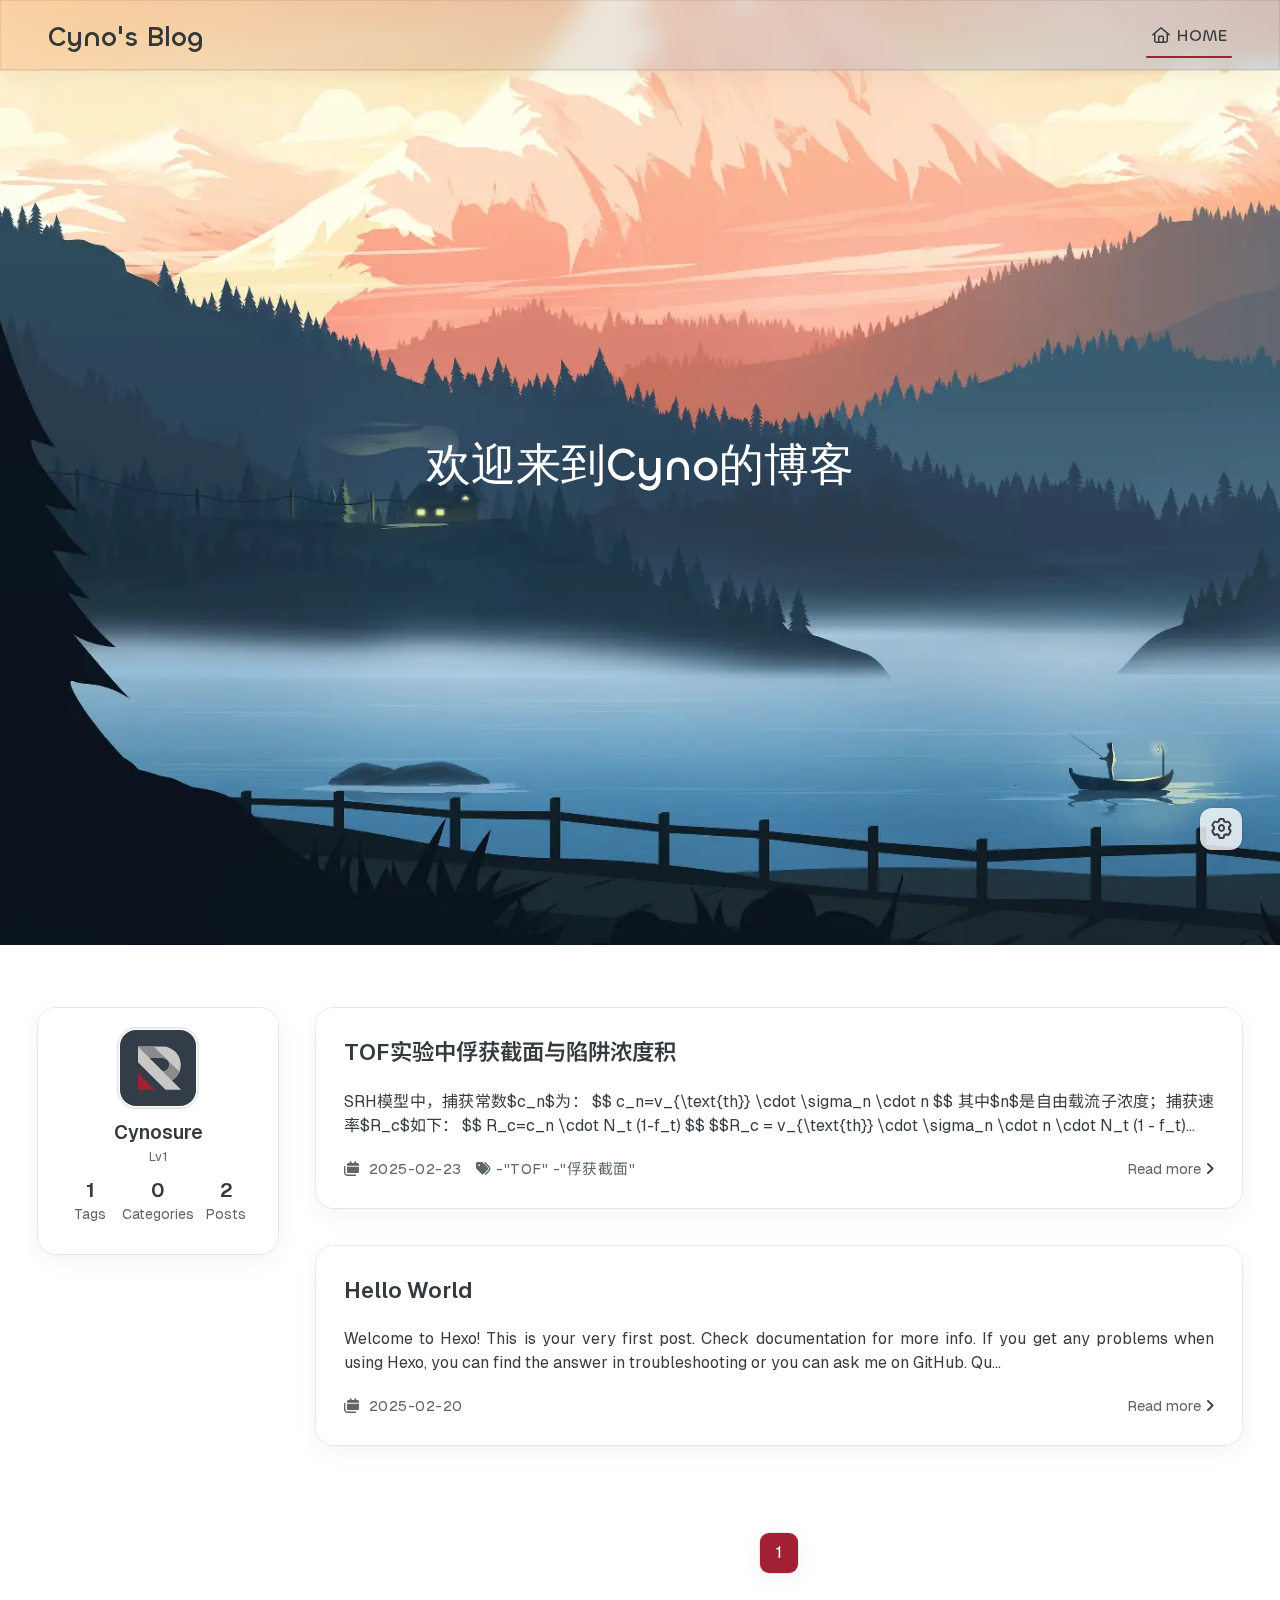
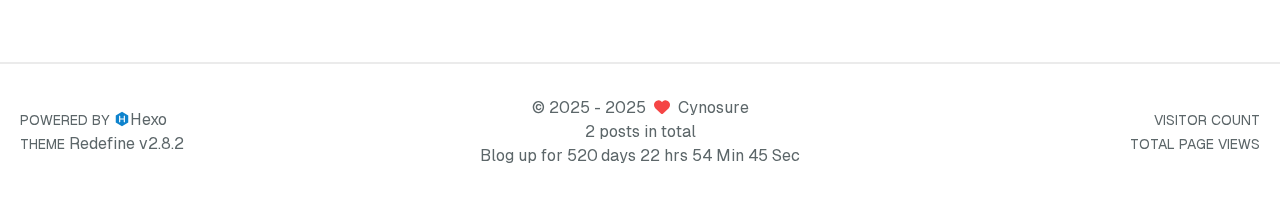
==== index.html @ 660b3aea "Site updated: 2025-02-23 22:08:54" ====
<!DOCTYPE html><html lang="en"><head><meta charset="utf-8"><meta name="viewport" content="width=device-width,initial-scale=1"><meta name="keywords" content="Hexo Theme Redefine"><meta name="author" content="Cynosure"><link rel="preconnect" href="https://fonts.googleapis.com"><link rel="preconnect" href="https://fonts.gstatic.com" crossorigin><link rel="canonical" href="http://example.com/"><meta name="robots" content="index,follow"><meta name="googlebot" content="index,follow"><meta name="revisit-after" content="1 days"><meta name="description" content="Hexo Theme Redefine, Redefine Your Hexo Journey."><meta property="og:type" content="website"><meta property="og:title" content="Hexo"><meta property="og:url" content="http://example.com/index.html"><meta property="og:site_name" content="Hexo"><meta property="og:description" content="Hexo Theme Redefine, Redefine Your Hexo Journey."><meta property="og:locale" content="en_US"><meta property="og:image" content="http://example.com/images/redefine-og.webp"><meta property="article:author" content="John Doe"><meta name="twitter:card" content="summary"><meta name="twitter:image" content="http://example.com/images/redefine-og.webp"><link rel="icon" type="image/png" href="/images/redefine-favicon.svg" sizes="192x192"><link rel="apple-touch-icon" sizes="180x180" href="/images/redefine-favicon.svg"><meta name="theme-color" content="#A31F34"><link rel="shortcut icon" href="/images/redefine-favicon.svg"><title>Cyno&#39;s Blog - Just simple blog.</title><link rel="stylesheet" href="/fonts/Chillax/chillax.css"><link rel="stylesheet" href="/css/style.css"><link rel="stylesheet" href="/css/build/tailwind.css"><link rel="stylesheet" href="/fonts/GeistMono/geist-mono.css"><link rel="stylesheet" href="/fonts/Geist/geist.css"><link href="https://fonts.googleapis.com/css2?family=Noto+Sans+SC:wght@400;500;700&display=swap" rel="stylesheet"><script src="/js/build/libs/anime.min.js"></script><script id="hexo-configurations">window.config={hostname:"example.com",root:"/",language:"en",path:"search.xml"},window.theme={articles:{style:{font_size:"16px",line_height:1.5,image_border_radius:"14px",image_alignment:"center",image_caption:!1,link_icon:!0,delete_mask:!1,title_alignment:"left",headings_top_spacing:{h1:"3.2rem",h2:"2.4rem",h3:"1.9rem",h4:"1.6rem",h5:"1.4rem",h6:"1.3rem"}},word_count:{enable:!0,count:!0,min2read:!0},author_label:{enable:!0,auto:!1,list:[]},code_block:{copy:!0,style:"mac",highlight_theme:{light:"github",dark:"vs2015"},font:{enable:!1,family:null,url:null}},toc:{enable:!0,max_depth:3,number:!1,expand:!0,init_open:!0},copyright:{enable:!0,default:"cc_by_nc_sa"},lazyload:!0,pangu_js:!1,recommendation:{enable:!1,title:"推荐阅读",limit:3,mobile_limit:2,placeholder:"/images/wallhaven-wqery6-light.webp",skip_dirs:[]}},colors:{primary:"#A31F34",secondary:null,default_mode:"light"},global:{fonts:{chinese:{enable:!0,family:"Noto Sans SC",url:"https://fonts.googleapis.com/css2?family=Noto+Sans+SC:wght@400;500;700&display=swap"},english:{enable:!1,family:"Farsan",url:"https://fonts.googleapis.com/css2?family=Farsan&display=swap"},title:{enable:!1,family:null,url:null}},content_max_width:"1000px",sidebar_width:"210px",hover:{shadow:!0,scale:!0},scroll_progress:{bar:!0,percentage:!1},website_counter:{url:"https://cn.vercount.one/js",enable:!0,site_pv:!0,site_uv:!0,post_pv:!0},single_page:!0,preloader:{enable:!0,custom_message:null},open_graph:{enable:!0,image:"/images/redefine-og.webp",description:"Hexo Theme Redefine, Redefine Your Hexo Journey."},google_analytics:{enable:!1,id:null}},home_banner:{enable:!0,style:"fixed",image:{light:"/images/wallhaven-wqery6-light.webp",dark:"/images/wallhaven-wqery6-dark.webp"},title:"欢迎来到Cyno的博客",subtitle:{text:["hello, world!","被你发现啦！这是一个bug"],hitokoto:{enable:!0,show_author:!1,api:"https://v1.hitokoto.cn?c=k&c=i"},typing_speed:100,backing_speed:80,starting_delay:500,backing_delay:1500,loop:!1,smart_backspace:!0},text_color:{light:"#fff",dark:"#d1d1b6"},text_style:{title_size:"2.8rem",subtitle_size:"1.5rem",line_height:1.2},custom_font:{enable:!1,family:null,url:null},social_links:{enable:!1,style:"default",links:{github:null,instagram:null,zhihu:null,twitter:null,email:null},qrs:{weixin:null}}},plugins:{feed:{enable:!1},aplayer:{enable:!1,type:"fixed",audios:[{name:null,artist:null,url:null,cover:null,lrc:null}]},mermaid:{enable:!1,version:"11.4.1"}},version:"2.8.2",navbar:{auto_hide:!0,color:{left:"#f78736",right:"#367df7",transparency:35},width:{home:"1200px",pages:"1000px"},links:{Home:{path:"/",icon:"fa-regular fa-house"}},search:{enable:!1,preload:!0}},page_templates:{friends_column:2,tags_style:"blur"},home:{sidebar:{enable:!0,position:"left",first_item:"menu",announcement:null,show_on_mobile:!0,links:null},article_date_format:"auto",excerpt_length:200,categories:{enable:!0,limit:3},tags:{enable:!0,limit:3}},footerStart:"2025/2/20 21:00:00"},window.lang_ago={second:"%s seconds ago",minute:"%s minutes ago",hour:"%s hours ago",day:"%s days ago",week:"%s weeks ago",month:"%s months ago",year:"%s years ago"},window.data={masonry:!1}</script><link rel="stylesheet" href="/fontawesome/fontawesome.min.css"><link rel="stylesheet" href="/fontawesome/brands.min.css"><link rel="stylesheet" href="/fontawesome/solid.min.css"><link rel="stylesheet" href="/fontawesome/regular.min.css"><meta name="generator" content="Hexo 7.3.0"></head><body><div class="progress-bar-container"><span class="scroll-progress-bar"></span> <span class="pjax-progress-bar"></span></div><style>:root{--preloader-background-color:#fff;--preloader-text-color:#000}@media (prefers-color-scheme:dark){:root{--preloader-background-color:#202124;--preloader-text-color:#fff}}@media (prefers-color-scheme:light){:root{--preloader-background-color:#fff;--preloader-text-color:#000}}@media (max-width:600px){.ml13{font-size:2.6rem!important}}.preloader{display:flex;flex-direction:column;gap:1rem;align-items:center;justify-content:center;position:fixed;padding:12px;top:0;right:0;bottom:0;left:0;width:100vw;height:100vh;background-color:var(--preloader-background-color);z-index:1100;transition:opacity .2s ease-in-out}.ml13{font-size:3.2rem;color:var(--preloader-text-color);letter-spacing:-1px;font-weight:500;font-family:Chillax-Variable,sans-serif;text-align:center}.ml13 .word{display:inline-flex;flex-wrap:wrap;white-space:nowrap}.ml13 .letter{display:inline-block;line-height:1em}</style><div class="preloader"><h2 class="ml13">Cyno&#39;s Blog</h2><script>var textWrapper = document.querySelector('.ml13');
        // Split text into words
        var words = textWrapper.textContent.trim().split(' ');

        // Clear the existing content
        textWrapper.innerHTML = '';

        // Wrap each word and its letters in spans
        words.forEach(function(word) {
            var wordSpan = document.createElement('span');
            wordSpan.classList.add('word');
            wordSpan.innerHTML = word.replace(/\S/g, "<span class='letter'>$&</span>");
            textWrapper.appendChild(wordSpan);
            textWrapper.appendChild(document.createTextNode(' ')); // Add space between words
        });

        var animation = anime.timeline({ loop: true })
            .add({
                targets: '.ml13 .letter',
                translateY: [20, 0],
                translateZ: 0,
                opacity: [0, 1],
                filter: ['blur(5px)', 'blur(0px)'],
                easing: "easeOutExpo",
                duration: 1200,
                delay: (el, i) => 300 + 20 * i,
            })
            .add({
                targets: '.ml13 .letter',
                translateY: [0, -20],
                opacity: [1, 0],
                filter: ['blur(0px)', 'blur(5px)'],
                easing: "easeInExpo",
                duration: 1000,
                delay: (el, i) => 15 * i,
                complete: function() {
                    hidePreloader();
                }
            }, '-=700');


        let themeStatus = JSON.parse(localStorage.getItem('REDEFINE-THEME-STATUS'))?.isDark;

        // If the theme status is not found in local storage, check the preferred color scheme
        if (themeStatus === undefined || themeStatus === null) {
            if (window.matchMedia && window.matchMedia('(prefers-color-scheme: dark)').matches) {
                themeStatus = 'dark';
            } else {
                themeStatus = 'light';
            }
        }

        // Now you can use the themeStatus variable in your code
        if (themeStatus) {
            document.documentElement.style.setProperty('--preloader-background-color', '#202124');
            document.documentElement.style.setProperty('--preloader-text-color', '#fff');
        } else {
            document.documentElement.style.setProperty('--preloader-background-color', '#fff');
            document.documentElement.style.setProperty('--preloader-text-color', '#000');
        }

        window.addEventListener('load', function () {
            setTimeout(hidePreloader, 5000); // Call hidePreloader after 5000 milliseconds if not already called by animation
        });

        function hidePreloader() {
            var preloader = document.querySelector('.preloader');
            preloader.style.opacity = '0';
            setTimeout(function () {
                preloader.style.display = 'none';
            }, 200);
        }</script></div><main class="page-container" id="swup"><style>.home-banner-container{background:0 0!important}.home-article-item,.right-bottom-tools,.sidebar-content,.sidebar-links,.sidebar-links .links:hover,a.extend,a.page-number,footer.footer{background-color:var(--background-color-transparent-80)!important}.right-bottom-tools:hover,a.extend:hover,a.page-number:hover{background-color:var(--primary-color)!important}.home-article-sticky-label,.site-info{background-color:var(--background-color-transparent-15)!important}.home-article-sticky-label{backdrop-filter:none!important}</style><div class="home-banner-background transition-fade fixed top-0 left-0 w-screen h-screen scale-125 sm:scale-110 box-border will-change-transform bg-cover"><img src="/images/wallhaven-wqery6-light.webp" alt="home-banner-background" class="w-full h-full object-cover dark:hidden"> <img src="/images/wallhaven-wqery6-dark.webp" alt="home-banner-background" class="w-full h-full object-cover hidden dark:block"></div><div class="home-banner-container flex justify-center items-center transition-fade relative"><div class="content mt-8 flex flex-col justify-center items-center transition-fade-down"><div class="description flex flex-col justify-center items-center w-screen font-medium text-center">欢迎来到Cyno的博客<p><i id="subtitle"></i></p></div></div><script>const scrollToMain=()=>{console.log("scroll");document.querySelector(".main-content-container").scrollIntoView({behavior:"smooth"})}</script></div><div class="main-content-container flex flex-col justify-between min-h-dvh"><div class="main-content-header"><header class="navbar-container px-6 md:px-12"><div class="navbar-content transition-navbar has-home-banner"><div class="left"><a class="logo-title" href="/"><h1>Cyno&#39;s Blog</h1></a></div><div class="right"><div class="desktop"><ul class="navbar-list"><li class="navbar-item"><a class="active" href="/"><i class="fa-regular fa-house fa-fw"></i> HOME</a></li></ul></div><div class="mobile"><div class="icon-item navbar-bar"><div class="navbar-bar-middle"></div></div></div></div></div><div class="navbar-drawer h-dvh w-full absolute top-0 left-0 bg-background-color flex flex-col justify-between"><ul class="drawer-navbar-list flex flex-col px-4 justify-center items-start"><li class="drawer-navbar-item text-base my-1.5 flex flex-col w-full"><a class="py-1.5 px-2 flex flex-row items-center justify-between gap-1 hover:!text-primary active:!text-primary text-2xl font-semibold group border-b border-border-color hover:border-primary w-full active" href="/"><span>HOME </span><i class="fa-regular fa-house fa-sm fa-fw"></i></a></li></ul><div class="statistics flex justify-around my-2.5"><a class="item tag-count-item flex flex-col justify-center items-center w-20" href="/tags"><div class="number text-2xl sm:text-xl text-second-text-color font-semibold">1</div><div class="label text-third-text-color text-sm">Tags</div></a><a class="item tag-count-item flex flex-col justify-center items-center w-20" href="/categories"><div class="number text-2xl sm:text-xl text-second-text-color font-semibold">0</div><div class="label text-third-text-color text-sm">Categories</div></a><a class="item tag-count-item flex flex-col justify-center items-center w-20" href="/archives"><div class="number text-2xl sm:text-xl text-second-text-color font-semibold">2</div><div class="label text-third-text-color text-sm">Posts</div></a></div></div><div class="window-mask"></div></header></div><div class="main-content-body transition-fade-up"><div class="home-sidebar-container"><div class="sticky-container sticky"><div class="sidebar-content"><div class="avatar flex justify-center"><img src="/images/redefine-avatar.svg"></div><div class="author flex flex-col justify-center my-2.5 mx-0"><div class="name">Cynosure</div><div class="label">Lv1</div></div><div class="statistics flex justify-around my-2.5"><a class="item tag-count-item flex flex-col justify-center items-center w-20" href="/tags"><div class="number text-2xl sm:text-xl text-second-text-color font-semibold">1</div><div class="label text-third-text-color text-sm">Tags</div></a><a class="item tag-count-item flex flex-col justify-center items-center w-20" href="/categories"><div class="number text-2xl sm:text-xl text-second-text-color font-semibold">0</div><div class="label text-third-text-color text-sm">Categories</div></a><a class="item tag-count-item flex flex-col justify-center items-center w-20" href="/archives"><div class="number text-2xl sm:text-xl text-second-text-color font-semibold">2</div><div class="label text-third-text-color text-sm">Posts</div></a></div></div></div></div><div class="main-content"><div class="home-content-container"><ul class="home-article-list"><li class="home-article-item"><div class="flex flex-col gap-5 px-7 pb-7 pt-7"><h3 class="home-article-title"><a href="/2025/02/23/ToF/">TOF实验中俘获截面与陷阱浓度积</a></h3><div class="home-article-content markdown-body">SRH模型中，捕获常数$c_n$为： $$ c_n=v_{\text{th}} \cdot \sigma_n \cdot n $$ 其中$n$是自由载流子浓度；捕获速率$R_c$如下： $$ R_c=c_n \cdot N_t (1-f_t) $$ $$R_c &#x3D; v_{\text{th}} \cdot \sigma_n \cdot n \cdot N_t (1 - f_t)...</div><div class="home-article-meta-info-container"><div class="home-article-meta-info"><span><i class="fa-solid fa-calendars"></i>&nbsp; <span class="home-article-date" data-date="Sun Feb 23 2025 21:38:25 GMT+0800">2025-02-23 </span></span><span class="home-article-tag"><i class="fa-solid fa-tags"></i>&nbsp;<ul><li><a href="/tags/TOF-%E4%BF%98%E8%8E%B7%E6%88%AA%E9%9D%A2/">-&#34;TOF&#34; -&#34;俘获截面&#34;</a>&nbsp;</li></ul></span></div><a href="/2025/02/23/ToF/">Read more<span class="seo-reader-text">TOF实验中俘获截面与陷阱浓度积</span>&nbsp;<i class="fa-solid fa-angle-right"></i></a></div></div></li><li class="home-article-item"><div class="flex flex-col gap-5 px-7 pb-7 pt-7"><h3 class="home-article-title"><a href="/2025/02/20/hello-world/">Hello World</a></h3><div class="home-article-content markdown-body">Welcome to Hexo! This is your very first post. Check documentation for more info. If you get any problems when using Hexo, you can find the answer in troubleshooting or you can ask me on GitHub. Qu...</div><div class="home-article-meta-info-container"><div class="home-article-meta-info"><span><i class="fa-solid fa-calendars"></i>&nbsp; <span class="home-article-date" data-date="Thu Feb 20 2025 19:06:19 GMT+0800">2025-02-20</span></span></div><a href="/2025/02/20/hello-world/">Read more<span class="seo-reader-text">Hello World</span>&nbsp;<i class="fa-solid fa-angle-right"></i></a></div></div></li></ul><div class="home-paginator px-7 py-5"><div class="paginator"><span class="page-number current">1</span></div></div></div></div></div><div class="main-content-footer"><footer class="footer mt-5 py-5 h-auto text-base text-third-text-color relative border-t-2 border-t-border-color"><div class="info-container py-3 text-center"><div class="text-center">&copy; <span>2025</span> - 2025&nbsp;&nbsp;<i class="fa-solid fa-heart fa-beat" style="--fa-animation-duration:0.5s;color:#f54545"></i>&nbsp;&nbsp;<a href="/">Cynosure</a><p class="post-count space-x-0.5"><span>2 posts in total</span></p></div><script data-swup-reload-script src="https://cn.vercount.one/js"></script><div class="relative text-center lg:absolute lg:right-[20px] lg:top-1/2 lg:-translate-y-1/2 lg:text-right"><span id="busuanzi_container_site_uv" class="lg:!block"><span class="text-sm">VISITOR COUNT</span> <span id="busuanzi_value_site_uv"></span> </span><span id="busuanzi_container_site_pv" class="lg:!block"><span class="text-sm">TOTAL PAGE VIEWS</span> <span id="busuanzi_value_site_pv"></span></span></div><div class="relative text-center lg:absolute lg:left-[20px] lg:top-1/2 lg:-translate-y-1/2 lg:text-left"><span class="lg:block text-sm">POWERED BY <?xml version="1.0" encoding="utf-8"?><!DOCTYPE svg PUBLIC "-//W3C//DTD SVG 1.1//EN" "http://www.w3.org/Graphics/SVG/1.1/DTD/svg11.dtd"><svg class="relative top-[2px] inline-block align-baseline" version="1.1" id="圖層_1" xmlns="http://www.w3.org/2000/svg" xmlns:xlink="http://www.w3.org/1999/xlink" x="0px" y="0px" width="1rem" height="1rem" viewBox="0 0 512 512" enable-background="new 0 0 512 512" xml:space="preserve"><path fill="#0E83CD" d="M256.4,25.8l-200,115.5L56,371.5l199.6,114.7l200-115.5l0.4-230.2L256.4,25.8z M349,354.6l-18.4,10.7l-18.6-11V275H200v79.6l-18.4,10.7l-18.6-11v-197l18.5-10.6l18.5,10.8V237h112v-79.6l18.5-10.6l18.5,10.8V354.6z"/></svg><a target="_blank" class="text-base" href="https://hexo.io">Hexo</a></span> <span class="text-sm lg:block">THEME&nbsp;<a class="text-base" target="_blank" href="https://github.com/EvanNotFound/hexo-theme-redefine">Redefine v2.8.2</a></span></div><div>Blog up for <span class="odometer" id="runtime_days"></span> days <span class="odometer" id="runtime_hours"></span> hrs <span class="odometer" id="runtime_minutes"></span> Min <span class="odometer" id="runtime_seconds"></span> Sec</div><script data-swup-reload-script>try{function odometer_init(){document.querySelectorAll(".odometer").forEach(e=>{new Odometer({el:e,format:"( ddd).dd",duration:200})})}odometer_init()}catch(e){}</script></div></footer></div></div><div class="right-side-tools-container"><div class="side-tools-container"><ul class="hidden-tools-list"><li class="right-bottom-tools tool-font-adjust-plus flex justify-center items-center"><i class="fa-regular fa-magnifying-glass-plus"></i></li><li class="right-bottom-tools tool-font-adjust-minus flex justify-center items-center"><i class="fa-regular fa-magnifying-glass-minus"></i></li><li class="right-bottom-tools tool-dark-light-toggle flex justify-center items-center"><i class="fa-regular fa-moon"></i></li><li class="right-bottom-tools tool-scroll-to-top flex justify-center items-center"><i class="fa-regular fa-arrow-up"></i></li><li class="right-bottom-tools tool-scroll-to-bottom flex justify-center items-center"><i class="fa-regular fa-arrow-down"></i></li></ul><ul class="visible-tools-list"><li class="right-bottom-tools toggle-tools-list flex justify-center items-center"><i class="fa-regular fa-cog fa-spin"></i></li></ul></div></div><div class="image-viewer-container"><img src=""></div></main><script src="/js/build/libs/Swup.min.js"></script><script src="/js/build/libs/SwupSlideTheme.min.js"></script><script src="/js/build/libs/SwupScriptsPlugin.min.js"></script><script src="/js/build/libs/SwupProgressPlugin.min.js"></script><script src="/js/build/libs/SwupScrollPlugin.min.js"></script><script src="/js/build/libs/SwupPreloadPlugin.min.js"></script><script>const swup=new Swup({plugins:[new SwupScriptsPlugin({optin:!0}),new SwupProgressPlugin,new SwupScrollPlugin({offset:80}),new SwupSlideTheme({mainElement:".main-content-body"}),new SwupPreloadPlugin],containers:["#swup"]})</script><script src="/js/build/tools/imageViewer.js" type="module"></script><script src="/js/build/utils.js" type="module"></script><script src="/js/build/main.js" type="module"></script><script src="/js/build/layouts/navbarShrink.js" type="module"></script><script src="/js/build/tools/scrollTopBottom.js" type="module"></script><script src="/js/build/tools/lightDarkSwitch.js" type="module"></script><script src="/js/build/layouts/categoryList.js" type="module"></script><script src="/js/build/tools/codeBlock.js" type="module"></script><script src="/js/build/layouts/lazyload.js" type="module"></script><script src="/js/build/tools/runtime.js"></script><script src="/js/build/libs/odometer.min.js"></script><link rel="stylesheet" href="/assets/odometer-theme-minimal.css"><script src="/js/build/libs/Typed.min.js"></script><script src="/js/build/plugins/typed.js" type="module"></script><script src="/js/build/tools/tocToggle.js" type="module" data-swup-reload-script=""></script><script src="/js/build/layouts/toc.js" type="module" data-swup-reload-script=""></script><script src="/js/build/plugins/tabs.js" type="module" data-swup-reload-script=""></script><script src="/js/build/libs/moment-with-locales.min.js" data-swup-reload-script=""></script><script src="/js/build/layouts/essays.js" type="module" data-swup-reload-script=""></script></body></html>
---- fonts/Chillax/chillax.css ----
@font-face{font-family:Chillax-Variable;src:local('Chillax-Variable'),local('ChillaxVariable'),local('Chillax Variable'),local('Chillax'),url('Chillax-Variable.woff2') format('woff2'),url('Chillax-Variable.woff') format('woff'),url('Chillax-Variable.ttf') format('truetype');font-weight:200 700;font-display:swap;font-style:normal}
---- css/style.css ----
.title-hover-animation{display:inline-block;position:relative;border-bottom:none;line-height:1.3;vertical-align:top;color:var(--second-text-color)}.title-hover-animation::before{content:'';position:absolute;width:100%;height:2px;bottom:-4px;left:0;background-color:var(--second-text-color);visibility:hidden;transform:scaleX(0);transition-property:color,background,box-shadow,border-color,visibility,transform;transition-delay:0s,0s,0s,0s,0s,0s;transition-duration:.2s,.2s,.2s,.2s,.2s,.2s;transition-timing-function:ease,ease,ease,ease,ease-in-out,ease-in-out}@-moz-keyframes fade-in-down{0%{opacity:0;transform:translateY(-50px)}100%{opacity:1;transform:translateY(0)}}@-webkit-keyframes fade-in-down{0%{opacity:0;transform:translateY(-50px)}100%{opacity:1;transform:translateY(0)}}@-o-keyframes fade-in-down{0%{opacity:0;transform:translateY(-50px)}100%{opacity:1;transform:translateY(0)}}@keyframes fade-in-down{0%{opacity:0;transform:translateY(-50px)}100%{opacity:1;transform:translateY(0)}}@-moz-keyframes icon-animate{0%,100%{transform:scale(1)}10%,30%{transform:scale(.88)}20%,40%,60%,80%{transform:scale(1.08)}50%,70%{transform:scale(1.08)}}@-webkit-keyframes icon-animate{0%,100%{transform:scale(1)}10%,30%{transform:scale(.88)}20%,40%,60%,80%{transform:scale(1.08)}50%,70%{transform:scale(1.08)}}@-o-keyframes icon-animate{0%,100%{transform:scale(1)}10%,30%{transform:scale(.88)}20%,40%,60%,80%{transform:scale(1.08)}50%,70%{transform:scale(1.08)}}@keyframes icon-animate{0%,100%{transform:scale(1)}10%,30%{transform:scale(.88)}20%,40%,60%,80%{transform:scale(1.08)}50%,70%{transform:scale(1.08)}}:root{--background-color:#fff;--background-color-transparent:rgba(255,255,255,0.6);--background-color-transparent-15:rgba(255,255,255,0.15);--background-color-transparent-40:rgba(255,255,255,0.4);--background-color-transparent-80:rgba(255,255,255,0.8);--second-background-color:#fafafa;--third-background-color:#f7f7f7;--third-background-color-transparent:rgba(241,241,241,0.6);--primary-color:#a31f34;--first-text-color:#323739;--second-text-color:#343a3c;--third-text-color:#5c6669;--fourth-text-color:#eaeced;--default-text-color:#373d3f;--invert-text-color:#bebec6;--border-color:rgba(0,0,0,0.08);--selection-color:#be243c;--shadow-color-1:rgba(0,0,0,0.08);--shadow-color-2:rgba(0,0,0,0.05);--shadow-hover-color:rgba(0,0,0,0.28);--scrollbar-color:#c1c1c1;--scrollbar-color-hover:#a1a1a1;--scroll-bar-bg-color:#fafafa;--link-color:#323739;--copyright-info-color:#c03;--avatar-background-color:#06c;--pjax-progress-bar-color:linear-gradient(45deg, #f10006, #ef5b00, #e59c01, #19ca05, #00cab5, #0264c8, #c303c3);--archive-timeline-last-child-color:linear-gradient(to bottom, #e8e8e8 60%, rgba(0,0,0,0) 100%) 1 100%;--note-blue-title-bg:#d6f7fb;--note-red-title-bg:#fde9e9;--note-cyan-title-bg:#e9fdf9;--note-green-title-bg:#e9fde9;--note-yellow-title-bg:#fdf9e9;--note-gray-title-bg:#f9f9f9;--note-type-title-bg:#fdf3e9;--note-black-title-bg:#e9e9e9;--note-purple-title-bg:#f9e9fd;--home-banner-text-color:#fff;--home-banner-icons-container-border-color:rgba(255,255,255,0.35);--home-banner-icons-container-background-color:rgba(255,255,255,0.3);--redefine-box-shadow:var(--shadow-color-2) 0px 6px 24px 0px,var(--shadow-color-1) 0px 0px 0px 1px;--redefine-box-shadow-hover:var(--shadow-color-2) 0px 6px 24px 0px,var(--shadow-color-1) 0px 0px 0px 1px,var(--shadow-color-1) 0px 0px 0px 1px inset;--redefine-box-shadow-flat:var(--shadow-color-2) 0px 1px 4px 0px,var(--shadow-color-1) 0px 0px 0px 1px;--redefine-box-shadow-flat-hover:var(--shadow-color-2) 0px 1px 4px 0px,var(--shadow-color-1) 0px 0px 0px 1px,var(--shadow-color-1) 0px 0px 0px 1px inset;--mermaid-theme:$mermaid-theme}.light-mode{--background-color:#fff;--background-color-transparent:rgba(255,255,255,0.6);--background-color-transparent-15:rgba(255,255,255,0.15);--background-color-transparent-40:rgba(255,255,255,0.4);--background-color-transparent-80:rgba(255,255,255,0.8);--second-background-color:#fafafa;--third-background-color:#f7f7f7;--third-background-color-transparent:rgba(241,241,241,0.6);--primary-color:#a31f34;--first-text-color:#323739;--second-text-color:#343a3c;--third-text-color:#5c6669;--fourth-text-color:#eaeced;--default-text-color:#373d3f;--invert-text-color:#bebec6;--border-color:rgba(0,0,0,0.08);--selection-color:#be243c;--shadow-color-1:rgba(0,0,0,0.08);--shadow-color-2:rgba(0,0,0,0.05);--shadow-hover-color:rgba(0,0,0,0.28);--scrollbar-color:#c1c1c1;--scrollbar-color-hover:#a1a1a1;--scroll-bar-bg-color:#fafafa;--link-color:#323739;--copyright-info-color:#c03;--avatar-background-color:#06c;--pjax-progress-bar-color:linear-gradient(45deg, #f10006, #ef5b00, #e59c01, #19ca05, #00cab5, #0264c8, #c303c3);--archive-timeline-last-child-color:linear-gradient(to bottom, #e8e8e8 60%, rgba(0,0,0,0) 100%) 1 100%;--note-blue-title-bg:#d6f7fb;--note-red-title-bg:#fde9e9;--note-cyan-title-bg:#e9fdf9;--note-green-title-bg:#e9fde9;--note-yellow-title-bg:#fdf9e9;--note-gray-title-bg:#f9f9f9;--note-type-title-bg:#fdf3e9;--note-black-title-bg:#e9e9e9;--note-purple-title-bg:#f9e9fd;--home-banner-text-color:#fff;--home-banner-icons-container-border-color:rgba(255,255,255,0.35);--home-banner-icons-container-background-color:rgba(255,255,255,0.3);--redefine-box-shadow:var(--shadow-color-2) 0px 6px 24px 0px,var(--shadow-color-1) 0px 0px 0px 1px;--redefine-box-shadow-hover:var(--shadow-color-2) 0px 6px 24px 0px,var(--shadow-color-1) 0px 0px 0px 1px,var(--shadow-color-1) 0px 0px 0px 1px inset;--redefine-box-shadow-flat:var(--shadow-color-2) 0px 1px 4px 0px,var(--shadow-color-1) 0px 0px 0px 1px;--redefine-box-shadow-flat-hover:var(--shadow-color-2) 0px 1px 4px 0px,var(--shadow-color-1) 0px 0px 0px 1px,var(--shadow-color-1) 0px 0px 0px 1px inset;--mermaid-theme:$mermaid-theme}.dark-mode{--background-color:#202124;--background-color-transparent:rgba(32,33,36,0.4);--background-color-transparent-15:rgba(32,33,36,0.15);--background-color-transparent-40:rgba(32,33,36,0.4);--background-color-transparent-80:rgba(32,33,36,0.8);--second-background-color:#242529;--third-background-color:#292b2f;--third-background-color-transparent:rgba(32,33,36,0.6);--primary-color:#a31f34;--first-text-color:#d2d2d7;--second-text-color:#cbcbd1;--third-text-color:#9595a2;--fourth-text-color:#36363e;--default-text-color:#bebec6;--invert-text-color:#373d3f;--border-color:rgba(255,255,255,0.08);--selection-color:#be243c;--shadow-color-1:rgba(255,255,255,0.08);--shadow-color-2:rgba(255,255,255,0.05);--shadow-hover-color:rgba(69,69,69,0.28);--scrollbar-color:#898989;--scrollbar-color-hover:#a1a1a1;--scroll-bar-bg-color:#2a2c30;--link-color:#c5c5cc;--copyright-info-color:#a30029;--avatar-background-color:#005cb8;--pjax-progress-bar-color:linear-gradient(45deg, #ea404a, #ea722f, #e9a71f, #67e559, #18ecec, #1b85f1, #ee1dee);--archive-timeline-last-child-color:linear-gradient(to bottom, #323232 60%, rgba(255,255,255,0) 100%) 1 100%;--note-blue-title-bg:#1e3e46;--note-red-title-bg:#4e1e1e;--note-cyan-title-bg:#1e4e4e;--note-green-title-bg:#1e4e1e;--note-yellow-title-bg:#4e4e1e;--note-gray-title-bg:#4e4e4e;--note-type-title-bg:#4e3a1e;--note-black-title-bg:#1e1e1e;--note-purple-title-bg:#4e1e4e;--home-banner-text-color:#d1d1b6;--home-banner-icons-container-border-color:rgba(197,197,197,0.35);--home-banner-icons-container-background-color:rgba(197,197,197,0.3);--redefine-box-shadow:var(--shadow-color-2) 0px 6px 24px 0px,var(--shadow-color-1) 0px 0px 0px 1px;--redefine-box-shadow-hover:var(--shadow-color-2) 0px 6px 24px 0px,var(--shadow-color-1) 0px 0px 0px 1px,var(--shadow-color-1) 0px 0px 0px 1px inset;--redefine-box-shadow-flat:var(--shadow-color-2) 0px 1px 4px 0px,var(--shadow-color-1) 0px 0px 0px 1px;--redefine-box-shadow-flat-hover:var(--shadow-color-2) 0px 1px 4px 0px,var(--shadow-color-1) 0px 0px 0px 1px,var(--shadow-color-1) 0px 0px 0px 1px inset;--mermaid-theme:$dark-mermaid-theme}.redefine-box-shadow{box-shadow:var(--redefine-box-shadow)}.redefine-box-shadow-flat{box-shadow:var(--redefine-box-shadow-flat)}@media (min-width:640px){.redefine-box-shadow:hover{box-shadow:var(--redefine-box-shadow-hover)}.redefine-box-shadow-flat:hover{box-shadow:var(--redefine-box-shadow)}}.ellipsis{overflow:hidden;text-overflow:ellipsis;white-space:nowrap;width:100%}*{transition-property:color,background,box-shadow,border-color;transition-delay:0s,0s,0s,0s;transition-duration:.2s,.2s,.2s,.2s;transition-timing-function:ease,ease,ease,ease}body,html{position:relative;width:100%;height:100%;margin:0;padding:0;color:var(--default-text-color);background:var(--background-color);font-family:Geist Variable,Noto Sans SC,-apple-system,system-ui,Segoe UI,Roboto,Ubuntu,Cantarell,Noto Sans,sans-serif,BlinkMacSystemFont,Helvetica Neue,PingFang SC,Hiragino Sans GB,Microsoft YaHei,Arial;font-weight:400;font-size:16px;line-height:1.5;--navbar-height:70px}body::-webkit-scrollbar,html::-webkit-scrollbar{width:14px;height:8px;transition:all .2s ease;display:block}body::-webkit-scrollbar-thumb,html::-webkit-scrollbar-thumb{background:var(--scrollbar-color);border-radius:18px;background-clip:content-box;border:3px solid transparent}body::-webkit-scrollbar-track,html::-webkit-scrollbar-track{background-color:var(--scroll-bar-bg-color);border:1px solid var(--shadow-color-1)}body::-webkit-scrollbar-thumb:hover,html::-webkit-scrollbar-thumb:hover{background:var(--scrollbar-color-hover);border-radius:18px;background-clip:content-box;border:3px solid transparent}@media (max-width:768px){body,html{font-size:15.36px;line-height:1.44}}@media (max-width:640px){body,html{font-size:14.4px;line-height:1.35}}body .navbar-shrink,html .navbar-shrink{--navbar-height:50.4px}::selection{background:var(--selection-color);color:#fff}li,ol,ul{padding:0;margin:0;list-style:none}a{text-decoration:none;color:var(--default-text-color)}a i,a span{color:var(--default-text-color)}a:active,a:hover{text-decoration:none!important;color:var(--primary-color)}a:active i,a:active span,a:hover i,a:hover span{color:var(--primary-color)}img[lazyload]{padding:10px;margin:20px auto!important;cursor:not-allowed;pointer-events:none}button{padding:0;margin:0;border:0;outline:0;cursor:pointer;background:0 0}.btn{display:inline-block;position:relative;text-align:center;cursor:pointer;white-space:nowrap;padding:8px 16px;background-color:var(--second-background-color)!important;border-radius:14px!important;padding:12px 16px!important;text-decoration:none!important;padding:0;border-radius:18px;box-sizing:border-box;background:var(--background-color);margin-bottom:1rem;box-shadow:var(--redefine-box-shadow);box-shadow:var(--redefine-box-shadow-flat)!important;user-select:none;-moz-user-select:none;-webkit-user-select:none;-ms-user-select:none;box-shadow:var(--redefine-box-shadow);transition-property:color,background,box-shadow,border-color,transform;transition-delay:0s,0s,0s,0s,0s;transition-duration:.2s,.2s,.2s,.2s,.2s;transition-timing-function:ease,ease,ease,ease,linear}@media (max-width:768px){.btn{margin-bottom:.8rem}}@media (max-width:640px){.btn{margin-bottom:.6rem}}.btn:hover{box-shadow:var(--redefine-box-shadow-hover)}@media (max-width:768px){.btn{border-radius:18px}}@media (max-width:640px){.btn{border-radius:18px}}.btn:hover{transform:scaleX(1.06) scaleY(1.06);box-shadow:var(--redefine-box-shadow-hover)}.btn:focus,.btn:hover{color:var(--primary-color);background-color:var(--background-color)!important;box-shadow:var(--redefine-box-shadow)!important}.btn:active{box-shadow:var(--redefine-box-shadow-flat)!important;transform:scale(.95);transition:transform .1s ease;background-color:var(--third-background-color)!important}.clear{clear:both}.markdown-body{font-family:'Geist Variable','Noto Sans SC',sans-serif;font-size:16px}.markdown-body blockquote{box-sizing:border-box;margin:20px 0;color:var(--default-text-color);background:var(--third-background-color);padding:0 1rem 0 .5rem;border-radius:0 14px 14px 0;position:relative;border-left:5px solid var(--default-text-color)}.markdown-body blockquote ol,.markdown-body blockquote p,.markdown-body blockquote ul{padding:5px 5px 5px 10px}.markdown-body p{line-height:1.5;color:var(--default-text-color);font-weight:400;margin-bottom:1rem;margin-top:0}.markdown-body a{position:relative;outline:0;text-decoration:underline;overflow-wrap:break-word;cursor:pointer;box-sizing:border-box;padding-bottom:2px;text-underline-offset:2px;text-decoration-color:var(--fourth-text-color);transition:text-decoration-color .2s ease}.markdown-body a.link{padding-right:.1em}.markdown-body a .far,.markdown-body a .fas,.markdown-body a fab{margin:0 2px 0 6px;position:relative;color:var(--third-text-color);font-size:.88rem}.markdown-body a .link-icon{transition:transform .2s ease}.markdown-body a:focus,.markdown-body a:hover{text-decoration:underline!important;text-decoration-color:var(--primary-color)!important}.markdown-body a:focus .link-icon,.markdown-body a:hover .link-icon{transform:translate(.1em,-.1em)}.markdown-body a:focus::after,.markdown-body a:hover::after{background:var(--primary-color);text-decoration:underline}.markdown-body strong{color:var(--default-text-color)}.markdown-body hr{margin:2rem 0;border:0;border-top:2px solid var(--shadow-color-1)}.markdown-body em{color:var(--default-text-color)}.markdown-body ol>li,.markdown-body ul>li{margin-left:20px;line-height:2rem}.markdown-body ul{margin-bottom:1.2rem}.markdown-body ul li{list-style:disc}.markdown-body ul li ul li{list-style:circle}.markdown-body ul li ul li ul li{list-style:square}.markdown-body ol{margin-bottom:1.2rem}.markdown-body ol li{list-style:decimal}.markdown-body ol li ul li{list-style:disc}.markdown-body ol li ul ul li{list-style:circle}.markdown-body ol li ol li{list-style:upper-alpha}.markdown-body ol li ol li ol li{list-style:upper-roman}.markdown-body li{color:var(--default-text-color)}.markdown-body .h1,.markdown-body .h2,.markdown-body .h3,.markdown-body .h4,.markdown-body .h5,.markdown-body .h6,.markdown-body h1,.markdown-body h2,.markdown-body h3,.markdown-body h4,.markdown-body h5,.markdown-body h6{font-family:'Geist Variable','Noto Sans SC',sans-serif;color:var(--second-text-color);line-height:1.5}@media (max-width:768px){.markdown-body .h1,.markdown-body .h2,.markdown-body .h3,.markdown-body .h4,.markdown-body .h5,.markdown-body .h6,.markdown-body h1,.markdown-body h2,.markdown-body h3,.markdown-body h4,.markdown-body h5,.markdown-body h6{line-height:1.44}}.markdown-body .h1,.markdown-body h1{font-size:3.2rem;font-weight:650;border-bottom:solid 2px var(--fourth-text-color);margin-top:3.2rem;margin-bottom:1rem;letter-spacing:-.025em;line-height:1.2}@media (max-width:768px){.markdown-body .h1,.markdown-body h1{font-size:1.7rem;line-height:1.2}}.markdown-body .h2,.markdown-body h2{font-size:2.5rem;font-weight:650;padding:3px 0;border-bottom:solid 2px var(--fourth-text-color);margin-top:2.4rem;margin-bottom:1rem;letter-spacing:-.025em;line-height:1.1}@media (max-width:768px){.markdown-body .h2,.markdown-body h2{font-size:1.6rem;line-height:1.1}}.markdown-body .h3,.markdown-body h3{font-size:1.8rem;font-weight:600;margin-top:1.9rem;margin-bottom:.75rem;letter-spacing:-.025em;line-height:1.3}@media (max-width:768px){.markdown-body .h3,.markdown-body h3{font-size:1.5rem;line-height:1.2}}.markdown-body .h4,.markdown-body h4{font-size:1.5rem;font-weight:600;margin-top:1.6rem;margin-bottom:.75rem;line-height:1.4}@media (max-width:768px){.markdown-body .h4,.markdown-body h4{font-size:1.4rem;line-height:1.3}}.markdown-body .h5,.markdown-body h5{font-size:1.28rem;font-weight:600;margin-top:1.4rem;margin-bottom:.5rem;line-height:1.3}@media (max-width:768px){.markdown-body .h5,.markdown-body h5{font-size:1.18rem;line-height:1.2}}.markdown-body .h6,.markdown-body h6{font-size:1.2rem;font-weight:600;margin-top:1.3rem;margin-bottom:.5rem;line-height:1.2}@media (max-width:768px){.markdown-body .h6,.markdown-body h6{font-size:1.1rem;line-height:1.1}}.markdown-body img{box-sizing:border-box;border-radius:14px;max-width:100%;cursor:zoom-in;display:block;transition-property:color,background,box-shadow,border-color,padding,margin;transition-delay:0s,0s,0s,0s,0s,0s;transition-duration:.2s,.2s,.2s,.2s,.2s,.2s;transition-timing-function:ease,ease,ease,ease,linear,linear;margin:1rem auto 1rem}.markdown-body del.mask{text-decoration:none!important;transition:.2s cubic-bezier(.25, .46, .45, .94) color,.2s cubic-bezier(.25, .46, .45, .94) background}.markdown-body del.mask *{transition:.35s cubic-bezier(.25, .46, .45, .94) opacity}.markdown-body del.mask:not(:hover){color:transparent!important;background:#000!important}.markdown-body del.mask:not(:hover) *{opacity:0!important}.markdown-body del.mask:not(:hover),.markdown-body del.mask:not(:hover) *{border:none!important}.markdown-body .tab-pane>table,.markdown-body>table{border-spacing:0;border-collapse:collapse;width:100%;overflow:auto;margin-bottom:1.2rem;box-shadow:var(--redefine-box-shadow-flat);border-radius:14px}.markdown-body .tab-pane>table thead th,.markdown-body>table thead th{border-bottom:1px solid var(--shadow-color-1);background-color:var(--third-background-color)!important}.markdown-body .tab-pane>table thead th:first-child,.markdown-body>table thead th:first-child{border-top-left-radius:14px}.markdown-body .tab-pane>table thead th:last-child,.markdown-body>table thead th:last-child{border-top-right-radius:14px}.markdown-body .tab-pane>table tbody tr:last-child td:first-child,.markdown-body>table tbody tr:last-child td:first-child{border-bottom-left-radius:14px}.markdown-body .tab-pane>table tbody tr:last-child td:last-child,.markdown-body>table tbody tr:last-child td:last-child{border-bottom-right-radius:14px}.markdown-body .tab-pane>table td,.markdown-body .tab-pane>table th,.markdown-body>table td,.markdown-body>table th{padding:8px 16px;border-left:1px solid var(--shadow-color-1)}.markdown-body .tab-pane>table td:first-child,.markdown-body .tab-pane>table th:first-child,.markdown-body>table td:first-child,.markdown-body>table th:first-child{border-left:none}.markdown-body .tab-pane>table tr,.markdown-body>table tr{background-color:var(--background-color)}.markdown-body .tab-pane>table tr:nth-child(2n),.markdown-body>table tr:nth-child(2n){background-color:var(--second-background-color)}.markdown-body mjx-container{display:inline;overflow-x:auto;white-space:nowrap;margin:0 .2rem}.markdown-body mjx-container:hover::-webkit-scrollbar-thumb{border:3px solid rgba(183,183,183,.3)}.markdown-body mjx-container::-webkit-scrollbar{width:6px;height:6px;transition:all .2s ease;display:block}.markdown-body mjx-container::-webkit-scrollbar-track{background:0 0;border:none}.markdown-body mjx-container::-webkit-scrollbar-thumb{border-radius:20px;border:3px solid rgba(183,183,183,0);transition:all .2s ease}.markdown-body mjx-container svg{display:inline-block}.markdown-body mjx-container[display=true]{display:block;justify-content:center;vertical-align:baseline;overflow-x:auto;text-align:center;white-space:nowrap;scrollbar-width:thin;padding-bottom:8px}.markdown-body mjx-container[display=true]:hover::-webkit-scrollbar-thumb{border:3px solid rgba(183,183,183,.3)}.markdown-body mjx-container[display=true]::-webkit-scrollbar{width:6px;height:6px;transition:all .2s ease;display:block}.markdown-body mjx-container[display=true]::-webkit-scrollbar-track{background:0 0;border:none}.markdown-body mjx-container[display=true]::-webkit-scrollbar-thumb{border-radius:20px;border:3px solid rgba(183,183,183,0);transition:all .2s ease}.markdown-body mjx-container[display=true] svg{display:inline-block}:root{--inline-code-foreground:#24292e;--inline-code-background:#f1f1f1;--highlight-background:#fdfdfd;--highlight-foreground:#24292e;--highlight-keyword:#d73a49;--highlight-link:#d73a49 /* Following the pattern, link should have the same color as keyword */;--highlight-built-in:#e36209;--highlight-number:#005cc5;--highlight-string:#032f62;--highlight-regexp:#032f62;--highlight-subst:#24292e;--highlight-comment:#6a737d;--highlight-doctag:#d73a49;--highlight-meta:#005cc5 /* Mapped based on the pattern for constant */;--highlight-variable:#005cc5;--highlight-attr:#005cc5;--highlight-section:#005cc5;--highlight-bullet:#735c0f;--highlight-addition:#22863a;--highlight-deletion:#b31d28}@media (prefers-color-scheme:light){:root{--inline-code-foreground:#24292e;--inline-code-background:#f1f1f1;--highlight-background:#fdfdfd;--highlight-foreground:#24292e;--highlight-keyword:#d73a49;--highlight-link:#d73a49 /* Following the pattern, link should have the same color as keyword */;--highlight-built-in:#e36209;--highlight-number:#005cc5;--highlight-string:#032f62;--highlight-regexp:#032f62;--highlight-subst:#24292e;--highlight-comment:#6a737d;--highlight-doctag:#d73a49;--highlight-meta:#005cc5 /* Mapped based on the pattern for constant */;--highlight-variable:#005cc5;--highlight-attr:#005cc5;--highlight-section:#005cc5;--highlight-bullet:#735c0f;--highlight-addition:#22863a;--highlight-deletion:#b31d28}}@media (prefers-color-scheme:dark){:root{--inline-code-foreground:#c9d1d9;--inline-code-background:#313131;--highlight-background:#1e1e1e;--highlight-foreground:#dcdcdc;--highlight-keyword:#569cd6;--highlight-link:#569cd6;--highlight-built-in:#4ec9b0;--highlight-number:#b8d7a3;--highlight-string:#d69d85;--highlight-regexp:#9a5334;--highlight-subst:#dcdcdc;--highlight-comment:#57a64a;--highlight-doctag:#608b4e;--highlight-meta:#9b9b9b;--highlight-variable:#bd63c5;--highlight-attr:#9cdcfe;--highlight-section:#ffd700;--highlight-bullet:#d7ba7d;--highlight-addition:#144212;--highlight-deletion:#600}}.light-mode{--inline-code-foreground:#24292e;--inline-code-background:#f1f1f1;--highlight-background:#fdfdfd;--highlight-foreground:#24292e;--highlight-keyword:#d73a49;--highlight-link:#d73a49 /* Following the pattern, link should have the same color as keyword */;--highlight-built-in:#e36209;--highlight-number:#005cc5;--highlight-string:#032f62;--highlight-regexp:#032f62;--highlight-subst:#24292e;--highlight-comment:#6a737d;--highlight-doctag:#d73a49;--highlight-meta:#005cc5 /* Mapped based on the pattern for constant */;--highlight-variable:#005cc5;--highlight-attr:#005cc5;--highlight-section:#005cc5;--highlight-bullet:#735c0f;--highlight-addition:#22863a;--highlight-deletion:#b31d28}.dark-mode{--inline-code-foreground:#c9d1d9;--inline-code-background:#313131;--highlight-background:#1e1e1e;--highlight-foreground:#dcdcdc;--highlight-keyword:#569cd6;--highlight-link:#569cd6;--highlight-built-in:#4ec9b0;--highlight-number:#b8d7a3;--highlight-string:#d69d85;--highlight-regexp:#9a5334;--highlight-subst:#dcdcdc;--highlight-comment:#57a64a;--highlight-doctag:#608b4e;--highlight-meta:#9b9b9b;--highlight-variable:#bd63c5;--highlight-attr:#9cdcfe;--highlight-section:#ffd700;--highlight-bullet:#d7ba7d;--highlight-addition:#144212;--highlight-deletion:#600}.highlight,pre{-webkit-text-size-adjust:none;overflow:auto;margin:20px 0;padding:0;font-size:1rem;line-height:1.5rem;color:var(--highlight-foreground);background:var(--highlight-background)}code,pre{line-height:1.5!important;font-family:'Geist Mono',Courier,monospace!important}pre.mermaid{background-color:var(--background-color)}pre.mermaid svg{display:block;margin:auto}code{padding:3px 4px;word-wrap:break-word;border-radius:4px;color:var(--inline-code-foreground);background:var(--inline-code-background)}.main-content code{font-size:.9em}pre{font-size:.9rem!important;padding-top:14px!important;tab-size:4}pre code{padding:0;color:var(--highlight-foreground);background:0 0;text-shadow:none}.highlight{border-radius:0 0 18px 18px;padding-bottom:5px;overflow:auto;margin:0!important;border-top:1px solid var(--shadow-color-1)}.highlight:hover::-webkit-scrollbar-thumb{border:3px solid rgba(183,183,183,.3)}.highlight::-webkit-scrollbar{width:6px;height:6px;transition:all .2s ease;display:block}.highlight::-webkit-scrollbar-track{background:0 0;border:none}.highlight::-webkit-scrollbar-thumb{border-radius:20px;border:3px solid rgba(183,183,183,0);transition:all .2s ease}.highlight pre{border:none;margin:0;padding:10px 0}.highlight table{margin:0;width:auto;border:none;border-spacing:unset}.highlight td{border:none;padding:0}.highlight figcaption{font-size:1rem;color:var(--highlight-foreground);line-height:1rem;margin-bottom:1rem}.highlight figcaption a{float:right;color:var(--highlight-foreground)}.highlight figcaption a:hover{border-bottom-color:var(--highlight-foreground)}.highlight .gutter pre{padding-left:10px;padding-right:10px;color:var(--highlight-gutter-color);text-align:center;background-color:var(--highlight-gutter-bg-color)}.highlight .code pre{width:100%;padding-left:10px;padding-right:10px;background-color:var(--highlight-background)}.gutter{-webkit-user-select:none;-moz-user-select:none;-ms-user-select:none;user-select:none}.gist table{width:auto}.gist table td{border:none}pre .keyword,pre .literal,pre .name,pre .symbol{color:var(--highlight-keyword)}pre .link{color:var(--highlight-link);text-decoration:underline}pre .built_in,pre .type{color:var(--highlight-built-in)}pre .class,pre .number{color:var(--highlight-number)}pre .meta .string,pre .string{color:var(--highlight-string)}pre .regexp,pre .template-tag{color:var(--highlight-regexp)}pre .formula,pre .function,pre .params,pre .subst,pre .title{color:var(--highlight-subst)}pre .comment,pre .quote{color:var(--highlight-comment);font-style:italic}pre .doctag{color:var(--highlight-doctag)}pre .meta,pre .meta .keyword,pre .tag{color:var(--highlight-meta)}pre .template-variable,pre .variable{color:var(--highlight-variable)}pre .attr,pre .attribute{color:var(--highlight-attr)}pre .section{color:var(--highlight-section)}pre .emphasis{font-style:italic}pre .strong{font-weight:700}pre .bullet,pre .selector-attr,pre .selector-class,pre .selector-id,pre .selector-pseudo,pre .selector-tag{color:var(--highlight-bullet)}pre .addition{color:var(--highlight-addition);display:inline-block;width:100%}pre .deletion{color:var(--highlight-deletion);display:inline-block;width:100%}.code-container{position:relative}.code-container .copy-button:focus,.code-container .fold-button:focus,.code-container:hover .copy-button,.code-container:hover .fold-button{opacity:1}.fold-button{cursor:pointer;border-radius:0 0 0 0;display:inline-block;font-weight:700;line-height:1.8;opacity:0;outline:0;padding:6px 15px;position:absolute;vertical-align:middle;white-space:nowrap;font-size:1rem;color:var(--default-text-color);-moz-user-select:none;-ms-user-select:none;-webkit-user-select:none;user-select:none;transition-property:color,background,box-shadow,border-color,opacity;transition-delay:0s,0s,0s,0s,0s;transition-duration:.2s,.2s,.2s,.2s,.2s;transition-timing-function:ease,ease,ease,ease,ease-in-out;background:var(--scond-background-color);border:0;right:40px;top:0}.copy-button{cursor:pointer;border-radius:0 18px 0 0;display:inline-block;font-weight:700;line-height:1.8;opacity:0;outline:0;padding:6px 15px;position:absolute;vertical-align:middle;white-space:nowrap;font-size:1rem;color:var(--default-text-color);-moz-user-select:none;-ms-user-select:none;-webkit-user-select:none;user-select:none;transition-property:color,background,box-shadow,border-color,opacity;transition-delay:0s,0s,0s,0s,0s;transition-duration:.2s,.2s,.2s,.2s,.2s;transition-timing-function:ease,ease,ease,ease,ease-in-out;background:var(--scond-background-color);border:0;right:0;top:0}.code-container{background:var(--third-background-color);border-radius:18px;box-shadow:var(--redefine-box-shadow-flat);padding-top:40px;margin-top:10px;margin-bottom:1.2rem;position:relative}.code-container figcaption{font-weight:700;font-size:16px;position:absolute;top:12px;left:50%;transform:translateX(-50%)}.code-container figcaption a{margin-left:10px}.code-container::before{position:absolute;content:attr(data-rel);line-height:38px;border-radius:50%;box-shadow:none;height:12px;left:12px;position:absolute;width:auto;margin-left:80px;top:0;color:var(--default-text-color);font-weight:700;font-size:16px}.code-container .folded{height:0!important}.code-container .folded figure{height:0!important;width:0!important;overflow:hidden!important}.code-container::after{content:' ';position:absolute;-webkit-border-radius:50%;border-radius:50%;background:#fc625d;width:12px;height:12px;top:0;left:20px;margin-top:13px;-webkit-box-shadow:20px 0 #fdbc40,40px 0 #35cd4b;box-shadow:20px 0 #fdbc40,40px 0 #35cd4b;z-index:3}.nf-container{width:100%;text-align:center}.nf-text{vertical-align:middle}.nf-text h1{line-height:1;font-size:100px;vertical-align:baseline;display:inline-block;padding-right:12px;color:var(first-text-color)}.archive-list-container .article-item::before{content:attr(date-is);position:absolute;left:2em;font-weight:700;top:1em;display:block;font-size:.785rem;color:var(--third-text-color)}.archive-list-container .article-item::after{width:12px;height:12px;display:block;top:20px;position:absolute;left:-7px;border-radius:10px;content:'';border:2px solid var(--third-text-color);background:var(--background-color);transition:background .2s ease-in-out}.archive-list-container .article-item:last-child{border-image:var(--archive-timeline-last-child-color)}.archive-list-container .article-item span.article-title{position:relative;display:block}.archive-list-container .article-item span.article-title::after{content:"";width:7px;height:7px;background:var(--fourth-text-color);border:1px solid var(--border-color);position:absolute;left:-1.79rem;top:.5em;border-radius:50px}.article-copyright-info-container{font-family:'Geist Variable',-apple-system,BlinkMacSystemFont,'PingFang SC','Microsoft YaHei','Heiti SC','WenQuanYi Micro Hei',sans-serif;position:relative;width:100%;box-sizing:border-box;padding:10px 6px;font-size:1rem;background:var(--third-background-color);border-radius:14px;border:1px solid var(--shadow-color-1)}.article-copyright-info-container ul{margin-left:10px}.article-copyright-info-container ul li{margin-bottom:5px;overflow:hidden;text-overflow:ellipsis;white-space:nowrap;color:var(--default-text-color)}.article-copyright-info-container ul li .license{font-weight:700}.article-copyright-info-container ul li:last-child{margin-bottom:0}.article-meta-info{font-size:.8rem;color:var(--third-text-color)}.article-meta-info .article-meta-item{margin-right:10px}.article-meta-info .article-meta-item:last-child{margin-right:0}.article-meta-info .article-date{position:relative}.article-meta-info .article-date .hover-info{opacity:0;position:absolute;transition:opacity .3s;top:1.5rem;left:50%;width:auto;transform:translateX(-50%);border:1px solid var(--border-color);padding:0 5px;border-radius:9px;background-color:var(--second-background-color)}.article-meta-info .article-date:hover .hover-info{opacity:1;transition:opacity .2s}.article-meta-info .article-date .mobile{display:none}@media (max-width:768px){.article-meta-info .article-date .desktop{display:none}.article-meta-info .article-date .mobile{display:inline}}.article-meta-info .article-categories,.article-meta-info .article-tags{display:inline}.article-meta-info .article-categories li,.article-meta-info .article-categories ul,.article-meta-info .article-tags li,.article-meta-info .article-tags ul{display:inline}.article-meta-info .article-categories a,.article-meta-info .article-tags a{color:var(--third-text-color)}.article-meta-info .article-categories a:hover,.article-meta-info .article-tags a:hover{color:var(--primary-color)}@media (max-width:768px){.article-meta-info .article-tags{display:none}}.footer .odometer.odometer-auto-theme,.footer .odometer.odometer-theme-default{display:inline-block;vertical-align:baseline;position:relative}.footer .odometer.odometer-auto-theme .odometer-digit,.footer .odometer.odometer-theme-default .odometer-digit{display:inline-block;vertical-align:baseline;position:relative}.footer .odometer.odometer-auto-theme .odometer-digit .odometer-digit-spacer,.footer .odometer.odometer-theme-default .odometer-digit .odometer-digit-spacer{display:inline-block;vertical-align:baseline;visibility:hidden}.footer .odometer.odometer-auto-theme .odometer-digit .odometer-digit-inner,.footer .odometer.odometer-theme-default .odometer-digit .odometer-digit-inner{text-align:left;display:block;position:absolute;top:0;left:0;right:0;bottom:0;overflow:hidden}.footer .odometer.odometer-auto-theme .odometer-digit .odometer-ribbon,.footer .odometer.odometer-theme-default .odometer-digit .odometer-ribbon{display:block}.footer .odometer.odometer-auto-theme .odometer-digit .odometer-ribbon-inner,.footer .odometer.odometer-theme-default .odometer-digit .odometer-ribbon-inner{display:block;-webkit-backface-visibility:hidden}.footer .odometer.odometer-auto-theme .odometer-digit .odometer-value,.footer .odometer.odometer-theme-default .odometer-digit .odometer-value{display:block}.footer .odometer.odometer-auto-theme .odometer-digit .odometer-value.odometer-last-value,.footer .odometer.odometer-theme-default .odometer-digit .odometer-value.odometer-last-value{position:absolute}.footer .odometer.odometer-auto-theme.odometer-animating-up .odometer-ribbon-inner,.footer .odometer.odometer-theme-default.odometer-animating-up .odometer-ribbon-inner{transition:transform 999ms}.footer .odometer.odometer-auto-theme.odometer-animating-up.odometer-animating .odometer-ribbon-inner,.footer .odometer.odometer-theme-default.odometer-animating-up.odometer-animating .odometer-ribbon-inner{transform:translateY(-100%)}.footer .odometer.odometer-auto-theme.odometer-animating-down .odometer-ribbon-inner,.footer .odometer.odometer-theme-default.odometer-animating-down .odometer-ribbon-inner{transform:translateY(-100%)}.footer .odometer.odometer-auto-theme.odometer-animating-down.odometer-animating .odometer-ribbon-inner,.footer .odometer.odometer-theme-default.odometer-animating-down.odometer-animating .odometer-ribbon-inner{transition:transform 999ms;transform:translateY(0)}.footer .odometer.odometer-auto-theme,.footer .odometer.odometer-theme-default{line-height:1.1em}.footer .odometer.odometer-auto-theme .odometer-value,.footer .odometer.odometer-theme-default .odometer-value{text-align:center}.home-banner-background{transition:filter .3s ease}.home-banner-container{font-family:Chillax-Variable,sans-serif;position:relative;box-sizing:border-box;width:100%;min-height:100vh;overflow:hidden;will-change:transform}.home-banner-container .content{position:relative;box-sizing:border-box;min-height:90vh}.home-banner-container .content .description{font-size:2.8rem;line-height:1.2;color:var(--home-banner-text-color)}.home-banner-container .content .description p{margin:0;opacity:.9;font-family:'Geist Variable',sans-serif;font-weight:350}.home-banner-container .content .description p i{font-size:1.5rem;font-style:normal}.home-banner-container .content .description p span{font-size:1.575rem}@media (max-width:768px){.home-banner-container .content .description{font-size:2.52rem}}.image-viewer-container{position:fixed;left:0;top:0;width:100%;height:100%;display:flex;align-items:center;justify-content:center;background:rgba(0,0,0,0);visibility:hidden;z-index:1008;padding:6%;box-sizing:border-box;backdrop-filter:blur(0px);-webkit-backdrop-filter:blur(0px);transition-property:color,background,box-shadow,border-color,visibility,background,backdrop-filter;transition-delay:0s,0s,0s,0s,0s,0s,0s;transition-duration:.2s,.2s,.2s,.2s,.3s,.3s,.3s;transition-timing-function:ease,ease,ease,ease,ease,ease,ease}.image-viewer-container.active{background:rgba(0,0,0,.3);backdrop-filter:blur(10px);-webkit-backdrop-filter:blur(10px);visibility:visible}.image-viewer-container.active img{cursor:grab;transform:scale(1);opacity:1;padding:2px;background:var(--background-color)}.image-viewer-container img{max-width:100%;max-height:100%;transform:scale(.5);opacity:0;transition-property:color,background,box-shadow,border-color,transform,opacity;transition-delay:0s,0s,0s,0s,0s,0s;transition-duration:.2s,.2s,.2s,.2s,.3s,.3s;transition-timing-function:ease,ease,ease,ease,ease}.search-pop-overlay{position:fixed;display:flex;height:100%;width:100%;left:0;top:0;background:rgba(0,0,0,0);visibility:hidden;z-index:1008;transition-property:color,background,box-shadow,border-color,visibility,background;transition-delay:0s,0s,0s,0s,0s,0s;transition-duration:.2s,.2s,.2s,.2s,.3s,.3s;transition-timing-function:ease,ease,ease,ease,ease,ease}.search-pop-overlay.active{visibility:visible;background:rgba(0,0,0,.35)}.search-pop-overlay.active .search-popup{transform:scale(1)}.search-pop-overlay .search-popup{background:var(--background-color);border-radius:5px;height:80%;width:70%;margin:auto;transform:scale(0);z-index:1006;transition-property:color,background,box-shadow,border-color,transform;transition-delay:0s,0s,0s,0s,0s;transition-duration:.2s,.2s,.2s,.2s,.3s;transition-timing-function:ease,ease,ease,ease,ease}@media (max-width:768px){.search-pop-overlay .search-popup{width:80%}}@media (max-width:640px){.search-pop-overlay .search-popup{width:90%}}.search-pop-overlay .search-popup .search-header{background:var(--fourth-text-color);border-top-left-radius:2px;border-top-right-radius:2px;display:flex;padding:10px}.search-pop-overlay .search-popup .search-header .popup-btn-close,.search-pop-overlay .search-popup .search-header .search-input-field-pre{font-size:1.2rem;padding:0 10px;display:flex;align-items:center}.search-pop-overlay .search-popup .search-header .search-input-field-pre{cursor:pointer;color:var(--third-text-color)}.search-pop-overlay .search-popup .search-header .popup-btn-close{color:var(--default-text-color)}.search-pop-overlay .search-popup .search-header .search-input-container{flex-grow:1;padding:2px}.search-pop-overlay .search-popup .search-header .search-input-container .search-input{background:0 0;border:0;outline:0;width:100%;font-size:1.2rem;color:var(--default-text-color)}.search-pop-overlay .search-popup .search-header .search-input-container .search-input::-webkit-search-cancel-button{display:none}.search-pop-overlay .search-popup .search-header .popup-btn-close{cursor:pointer}.search-pop-overlay .search-popup .search-header .popup-btn-close fab,.search-pop-overlay .search-popup .search-header .popup-btn-close far,.search-pop-overlay .search-popup .search-header .popup-btn-close:hover .fas{color:var(--first-text-color)}.search-pop-overlay .search-popup #search-result{display:flex;height:calc(100% - 55px);overflow:auto;padding:5px 25px}.search-pop-overlay .search-popup #search-result .search-result-list{width:100%;height:100%;font-size:1rem}.search-pop-overlay .search-popup #search-result .search-result-list li{border-bottom:1px dashed var(--border-color);padding:10px 0;margin:10px 0;box-sizing:border-box}.search-pop-overlay .search-popup #search-result .search-result-list li:last-child{border-bottom:none}.search-pop-overlay .search-popup #search-result .search-result-list li .search-result-title{position:relative;font-weight:700;margin-bottom:10px;padding-left:16px;display:flex;align-items:center}.search-pop-overlay .search-popup #search-result .search-result-list li .search-result-title::after{content:'';position:absolute;width:5px;height:5px;border-radius:50%;top:50%;transform:translateY(-50%);left:0;background:var(--default-text-color)}.search-pop-overlay .search-popup #search-result .search-result-list li .search-result{line-height:2rem;margin:0;padding-left:16px;word-wrap:break-word}.search-pop-overlay .search-popup #search-result .search-result-list li a:hover{color:var(--default-text-color)}.search-pop-overlay .search-popup #search-result .search-result-list li .search-keyword{border-bottom:1px dashed var(--primary-color);color:var(--primary-color);font-weight:700}.search-pop-overlay .search-popup #search-result #no-result{color:var(--third-text-color);margin:auto}.navbar-container{font-family:Chillax-Variable,sans-serif;width:100%;height:100%;box-sizing:border-box;display:flex;align-items:center;justify-content:center;background:linear-gradient(120deg,rgba(247,135,54,.208) 0,rgba(54,125,247,.208) 100%);-webkit-backdrop-filter:blur(10px);backdrop-filter:blur(10px);padding-top:2px;box-shadow:var(--redefine-box-shadow)}.navbar-container:hover{box-shadow:var(--redefine-box-shadow-hover)}.navbar-container .navbar-content{position:relative;height:100%;width:100%;max-width:1000px;display:flex;flex-direction:row;justify-content:space-between;align-items:center;z-index:1005;transition:max-width .3s ease}.navbar-container .navbar-content.has-home-banner{max-width:1200px}.navbar-container .navbar-content .left{display:flex;align-items:center}.navbar-container .navbar-content .logo-title{font-size:1.7rem;font-weight:520;line-height:1;color:var(--first-text-color);transform:translateY(1px)}.navbar-container .navbar-content .logo-title h1{margin:0;font-size:1.7rem;font-weight:520;line-height:1;color:var(--first-text-color);transform:translateY(1px)}@media (max-width:768px){.navbar-container .navbar-content .logo-title h1{font-size:1.53rem}}@media (max-width:640px){.navbar-container .navbar-content .logo-title h1{font-size:1.36rem}}@media (max-width:768px){.navbar-container .navbar-content .logo-title{font-size:1.53rem}}@media (max-width:640px){.navbar-container .navbar-content .logo-title{font-size:1.36rem}}.navbar-container .right .desktop .navbar-list{display:flex;gap:24px;align-items:center}@media (max-width:768px){.navbar-container .right .desktop .navbar-list{display:none}}.navbar-container .right .desktop .navbar-list .navbar-item{float:left;position:relative;font-size:1rem;font-weight:500;cursor:pointer;color:var(--default-text-color)}.navbar-container .right .desktop .navbar-list .navbar-item a{display:block;padding:5px}.navbar-container .right .desktop .navbar-list .navbar-item a .fa-chevron-down{transform:rotate(0);transition:transform .3s ease}.navbar-container .right .desktop .navbar-list .navbar-item .active::after,.navbar-container .right .desktop .navbar-list .navbar-item a::after{content:'';position:absolute;bottom:-5px;left:50%;width:100%;height:2px;transform:translate3d(-50%,-5px,0);border-radius:18px;background:var(--primary-color);opacity:0;transition-property:color,background,box-shadow,border-color,transform,bottom,opacity;transition-delay:0s,0s,0s,0s,0.2s,0.2s,0.2s;transition-duration:.2s,.2s,.2s,.2s,.2s,.2s,.2s;transition-timing-function:ease,ease,ease,ease,ease,ease,ease}.navbar-shrink .navbar-container .right .desktop .navbar-list .navbar-item .active::after,.navbar-shrink .navbar-container .right .desktop .navbar-list .navbar-item a::after{bottom:-8.2px}.navbar-container .right .desktop .navbar-list .navbar-item:hover a .fa-chevron-down{transform:rotate(180deg)}.navbar-container .right .desktop .navbar-list .navbar-item:hover .has-dropdown::after{display:none!important}.navbar-container .right .desktop .navbar-list .navbar-item .active::after,.navbar-container .right .desktop .navbar-list .navbar-item:hover a::after{transform:translate3d(-50%,0,0);opacity:1;transition-property:color,background,box-shadow,border-color,transform,bottom,opacity;transition-delay:0s,0s,0s,0s,0s,0s,0s;transition-duration:.2s,.2s,.2s,.2s,.2s,.2s,.2s;transition-timing-function:ease,ease,ease,ease,ease,ease,ease}.navbar-shrink .navbar-container .right .desktop .navbar-list .navbar-item .active::after,.navbar-shrink .navbar-container .right .desktop .navbar-list .navbar-item:hover a::after{bottom:-8.2px}.navbar-container .right .desktop .navbar-list .navbar-item.search{font-size:1.5rem;margin-left:26px}.navbar-container .right .desktop .navbar-list .navbar-item.search i{color:var(--default-text-color)}.navbar-container .right .desktop .navbar-list .navbar-item .sub-menu{position:absolute;right:auto;left:50%;-webkit-transform:translate(-50%,0);-o-transform:translate(-50%,0);transform:translate(-50%,0);margin-top:0;width:auto;text-align:center;list-style:none;padding:0 10px;border-radius:18px;max-height:0;overflow:hidden;transition-property:color,background,box-shadow,border-color,all;transition-delay:0s,0s,0s,0s,0s;transition-duration:.2s,.2s,.2s,.2s,.2s;transition-timing-function:ease,ease,ease,ease,linear}.navbar-container .right .desktop .navbar-list .navbar-item .sub-menu li a{white-space:nowrap;color:var(--default-text-color);font-size:1rem;padding:3px 15px;display:block;text-align:center;border-radius:8px;transition-property:color,background,box-shadow,border-color,all;transition-delay:0s,0s,0s,0s,0s;transition-duration:.2s,.2s,.2s,.2s,.2s;transition-timing-function:ease,ease,ease,ease,linear}.navbar-container .right .desktop .navbar-list .navbar-item .sub-menu li a:hover{color:var(--primary-color);background-color:var(--third-background-color)}.navbar-container .right .desktop .navbar-list .navbar-item:hover .sub-menu{max-height:500px;transition-property:color,background,box-shadow,border-color,all;transition-delay:0s,0s,0s,0s,0s;transition-duration:.2s,.2s,.2s,.2s,.2s;transition-timing-function:ease,ease,ease,ease,ease;padding:10px;border-radius:18px;box-sizing:border-box;background:var(--background-color);margin-bottom:5px;box-shadow:var(--redefine-box-shadow)}@media (max-width:768px){.navbar-container .right .desktop .navbar-list .navbar-item:hover .sub-menu{margin-bottom:4px}}@media (max-width:640px){.navbar-container .right .desktop .navbar-list .navbar-item:hover .sub-menu{margin-bottom:3px}}.navbar-container .right .desktop .navbar-list .navbar-item:hover .sub-menu:hover{box-shadow:var(--redefine-box-shadow-hover)}@media (max-width:768px){.navbar-container .right .desktop .navbar-list .navbar-item:hover .sub-menu{padding:6px;border-radius:18px}}@media (max-width:640px){.navbar-container .right .desktop .navbar-list .navbar-item:hover .sub-menu{padding:2px;border-radius:18px}}.navbar-container .right .mobile{display:flex;justify-content:space-between;align-items:center}.navbar-container .right .mobile .icon-item{display:none;position:relative;cursor:pointer;font-size:18px;margin-left:12px;width:20px;height:20px;color:var(--default-text-color)}.navbar-container .right .mobile .icon-item i{color:var(--default-text-color)}.navbar-container .right .mobile .icon-item:first-child{margin-left:0}@media (max-width:768px){.navbar-container .right .mobile .icon-item{display:flex;justify-content:center;align-items:center}}.navbar-container .right .mobile .navbar-bar .navbar-bar-middle{width:18px;height:2.5px;position:relative;background:var(--default-text-color)}.navbar-drawer-show .navbar-container .right .mobile .navbar-bar .navbar-bar-middle{background:0 0}.navbar-container .right .mobile .navbar-bar .navbar-bar-middle::after,.navbar-container .right .mobile .navbar-bar .navbar-bar-middle::before{content:'';position:absolute;left:0;width:100%;height:2.5px;background:var(--default-text-color);transition-property:color,background,box-shadow,border-color,transform;transition-delay:0s,0s,0s,0s,0s;transition-duration:.2s,.2s,.2s,.2s,.38s;transition-timing-function:ease,ease,ease,ease,ease}.navbar-container .right .mobile .navbar-bar .navbar-bar-middle::before{top:-6px}.navbar-drawer-show .navbar-container .right .mobile .navbar-bar .navbar-bar-middle::before{transform:translateY(6px) rotate(45deg)}.navbar-container .right .mobile .navbar-bar .navbar-bar-middle::after{bottom:-6px}.navbar-drawer-show .navbar-container .right .mobile .navbar-bar .navbar-bar-middle::after{transform:translateY(-6px) rotate(-45deg)}.navbar-drawer{padding:70px 0 20px 0;transform:translateX(100%);transform-origin:top;z-index:1002;height:100vh;overflow-y:auto;transition-property:color,background,box-shadow,border-color,transform;transition-delay:0s,0s,0s,0s,0s;transition-duration:.2s,.2s,.2s,.2s,.38s;transition-timing-function:ease,ease,ease,ease,ease}.navbar-drawer-show .navbar-drawer{transform:translateX(0)}.window-mask{position:absolute;top:0;width:100%;height:100vh;background:rgba(0,0,0,.4);z-index:1001;visibility:hidden;opacity:0;transition-property:color,background,box-shadow,border-color,transform,opacity;transition-delay:0s,0s,0s,0s,0s,0s;transition-duration:.2s,.2s,.2s,.2s,.38s,.38s;transition-timing-function:ease,ease,ease,ease,ease,ease}.navbar-drawer-show .window-mask{visibility:visible;opacity:1}.navbar-drawer-show{overflow:hidden}[data-target]{display:block;overflow:hidden}[data-target] .submenu-item{opacity:0}.icon-rotated{transform:rotate(90deg)}.transition-navbar{transition:max-width .3s ease-out}html.is-animating .transition-navbar{max-width:1000px!important;transition:max-width .2s ease-out}.page-template-container{padding:30px;border-radius:18px;box-sizing:border-box;background:var(--background-color);margin-bottom:30px;box-shadow:var(--redefine-box-shadow)}@media (max-width:768px){.page-template-container{margin-bottom:24px}}@media (max-width:640px){.page-template-container{margin-bottom:18px}}.page-template-container:hover{box-shadow:var(--redefine-box-shadow-hover)}@media (max-width:768px){.page-template-container{padding:26px;border-radius:18px}}@media (max-width:640px){.page-template-container{padding:22px;border-radius:18px}}@media (max-width:640px){.page-template-container{padding:1.2rem .2rem;box-shadow:none}.page-template-container:hover{box-shadow:none}}.page-template-container .page-template-content{color:var(--default-text-color)}.page-template-container .page-template-content h1:first-child,.page-template-container .page-template-content h2:first-child,.page-template-container .page-template-content h3:first-child,.page-template-container .page-template-content h4:first-child,.page-template-container .page-template-content h5:first-child,.page-template-container .page-template-content h6:first-child{margin:6px 0 36px 0;border-bottom:none;line-height:1}.page-template-container #shuoshuo-content img:hover{cursor:zoom-in}.page-template-container #masonry-container{position:relative;display:none;opacity:0;transition:opacity .1s ease-in}.page-template-container #masonry-container .masonry-item{position:absolute;box-sizing:border-box}.page-template-container #masonry-container .masonry-item:hover img{box-shadow:var(--redefine-box-shadow)}.page-template-container #masonry-container .masonry-item img{width:100%;border-radius:14px;box-shadow:var(--redefine-box-shadow-flat);cursor:zoom-in}.page-template-container .loading-placeholder{display:block;justify-content:center;align-items:center;opacity:1;transition:opacity .1s ease-out}.page-template-container .loading{-webkit-animation:gradient-slide 1.1s ease infinite;animation:gradient-slide 1.1s ease infinite;background:0 0/300% 300% linear-gradient(120deg,rgba(156,156,156,.125) 40%,rgba(131,131,131,.145) 50%,rgba(156,156,156,.125) 60%)}.page-template-container .flex-grid{display:grid;grid-template-columns:repeat(auto-fill,minmax(150px,1fr));gap:10px}@media screen and (min-width:768px){.page-template-container .flex-grid{grid-template-columns:repeat(auto-fill,minmax(255px,1fr))}}.page-template-container .card{border:1px solid var(--border-color);border-radius:14px;box-sizing:border-box;min-height:80vh;padding:30px}.page-template-container .image-container{position:relative}.page-template-container .image-title{position:absolute;top:5px;left:5px;color:var(--default-text-color);background-color:var(--background-color-transparent-40);padding:5px 10px;font-size:14px;opacity:0;backdrop-filter:blur(10px);-webkit-backdrop-filter:blur(10px);border-radius:9px;transition:opacity .2s ease-out}.page-template-container .image-description{position:absolute;bottom:11px;right:5px;color:var(--default-text-color);background-color:var(--background-color-transparent-40);padding:5px 10px;font-size:14px;opacity:0;max-width:80%;backdrop-filter:blur(10px);-webkit-backdrop-filter:blur(10px);border-radius:9px;transition:opacity .2s ease-out}.page-template-container figure.image-caption img{margin-bottom:0}.page-template-container figure.image-caption figcaption{margin-top:5px;margin-bottom:10px;text-align:center;font-size:.9rem;color:var(--third-text-color)}.page-template-container .image-container:hover .image-description,.page-template-container .image-container:hover .image-title{opacity:1}.page-template-container .image-container img{width:100%;height:auto;transition:box-shadow .3s ease-in-out;overflow:hidden}.page-template-container .image-container:hover img{box-shadow:var(--redefine-box-shadow-hover)}@-moz-keyframes gradient-slide{0%{background-position:100% 50%}to{background-position:0 50%}}@-webkit-keyframes gradient-slide{0%{background-position:100% 50%}to{background-position:0 50%}}@-o-keyframes gradient-slide{0%{background-position:100% 50%}to{background-position:0 50%}}@keyframes gradient-slide{0%{background-position:100% 50%}to{background-position:0 50%}}.paginator{font-size:1rem;margin-top:30px;border-radius:12px;display:flex;justify-content:center}.paginator a{margin:0 .3rem}.paginator a.active{color:var(--background-color);background:var(--primary-color)}.paginator a.prev{float:left}@media (max-width:640px){.paginator a.prev{display:none}}.paginator a.next{float:right}@media (max-width:640px){.paginator a.next{display:none}}.paginator .space{padding:8px 10px}@media (max-width:640px){.paginator .space{padding:8px 2px}}.paginator a.next,.paginator a.page-number,.paginator a.prev,.paginator span.page-number{display:inline-block;position:relative;text-align:center;cursor:pointer;white-space:nowrap;border-radius:9px;padding:8px 16px;background:var(--background-color);box-shadow:var(--redefine-box-shadow);transition-property:color,background,box-shadow,border-color,transform;transition-delay:0s,0s,0s,0s,0s;transition-duration:.2s,.2s,.2s,.2s,.2s;transition-timing-function:ease,ease,ease,ease,linear}.paginator a.next:hover,.paginator a.page-number:hover,.paginator a.prev:hover,.paginator span.page-number:hover{transform:scaleX(1.06) scaleY(1.06);box-shadow:var(--redefine-box-shadow-hover)}.paginator a.next:hover,.paginator a.page-number:hover,.paginator a.prev:hover,.paginator span.page-number:hover{color:var(--background-color);background:var(--primary-color)}.paginator a.next:active,.paginator a.page-number:active,.paginator a.prev:active,.paginator span.page-number:active{transform:scale(.95);transition:transform .1s ease}.paginator span.current{color:var(--background-color);background:var(--primary-color)}.paginator i.fa-regular{color:var(--default-text-color)}.paginator .extend:hover i.fa-regular{color:var(--background-color)}.post-tools-container .article-tools-list li{cursor:pointer;width:42px;height:42px;border-radius:10px;font-size:1.2rem;display:flex;align-items:center;justify-content:center;margin-bottom:5px;background:var(--background-color);color:var(--default-text-color);box-shadow:var(--redefine-box-shadow);transition-property:color,background,box-shadow,border-color,transform;transition-delay:0s,0s,0s,0s,0s;transition-duration:.2s,.2s,.2s,.2s,.2s;transition-timing-function:ease,ease,ease,ease,linear}.post-tools-container .article-tools-list li i{color:var(--default-text-color)}.post-tools-container .article-tools-list li:hover{background:var(--primary-color);color:var(--background-color)}.post-tools-container .article-tools-list li:hover i{color:var(--background-color)}.post-tools-container .article-tools-list li:last-child{margin-bottom:0}.post-tools-container .article-tools-list li:hover{transform:scaleX(1.06) scaleY(1.06);box-shadow:var(--redefine-box-shadow-hover)}.post-tools-container .article-tools-list li.page-aside-toggle{display:none}@media (max-width:768px){.post-tools-container .article-tools-list li.page-aside-toggle{display:none!important}}.progress-bar-container{position:fixed;top:0;left:0;width:100%;z-index:1009}.progress-bar-container .scroll-progress-bar{position:absolute;top:0;left:0;width:0;height:2px;visibility:hidden;z-index:1007;background:var(--primary-color);transition-property:color,background,box-shadow,border-color,width,opacity;transition-delay:0s,0s,0s,0s,0s,0s;transition-duration:.2s,.2s,.2s,.2s,.1s,.1s;transition-timing-function:ease,ease,ease,ease,ease,ease}.progress-bar-container .scroll-progress-bar.hide{display:none!important}html.is-animating .scroll-progress-bar{opacity:0;transition:opacity .1s ease-out}.swup-progress-bar{background:#12c2e9;height:2px;background:linear-gradient(to right,#12c2e9,#c471ed,#f64f59)}.side-tools-container .right-bottom-tools{width:42px;height:42px;font-size:1.3rem;margin-bottom:5px;cursor:pointer;border-right:none;border-radius:12px;box-shadow:var(--redefine-box-shadow);color:var(--default-text-color);background:var(--background-color)}.side-tools-container .right-bottom-tools i{color:var(--default-text-color)}.side-tools-container .right-bottom-tools:hover{color:var(--background-color);background:var(--primary-color);box-shadow:var(--redefine-box-shadow)}.side-tools-container .right-bottom-tools:hover i{color:var(--background-color)}@media (max-width:768px){.side-tools-container .right-bottom-tools{width:37.800000000000004px;height:37.800000000000004px;font-size:1.17rem;margin-bottom:2px}}.side-tools-container .right-bottom-tools.rss a{border-radius:12px;width:100%;height:100%}.side-tools-container .right-bottom-tools.rss a:hover{color:var(--background-color);background:var(--primary-color);box-shadow:var(--redefine-box-shadow)}.side-tools-container .hidden-tools-list{opacity:0;transform:translateX(250%);transition-property:color,background,box-shadow,border-color,transform,opacity;transition-delay:0s,0s,0s,0s,0s,0s;transition-duration:.2s,.2s,.2s,.2s,.2s,.2s;transition-timing-function:ease,ease,ease,ease,ease,ease}@media (max-width:768px){.side-tools-container .hidden-tools-list .tool-expand-width{display:none}}.side-tools-container .hidden-tools-list.show{opacity:1;transform:translateX(0)}@media (max-width:640px){:hover{box-shadow:none}}.tagcloud-header{margin:6px 0 12px 0;font-size:3.2rem;padding:0;line-height:1;font-weight:700;color:var(--second-text-color)}.tagcloud-content{text-align:justify}.tagcloud-content:hover .tag-list a{filter:blur(0px)!important;transition:filter .3s ease}.tagcloud-content .tag-list[data-show-value] a::after{content:attr(data-weight);font-size:1.5rem;background-color:var(--third-background-color);padding:4px 8px;min-width:35px;margin-left:10px;border-radius:9px;color:var(--third-text-color);transition:background-color .2s ease}.tagcloud-content .tag-list,.tagcloud-content .tags-punctuation{list-style:none;padding-left:0;display:flex;flex-wrap:wrap;align-items:center;justify-content:center;line-height:2.5rem}.tagcloud-content .tag-list li a,.tagcloud-content .tags-punctuation li a{font-size:1.4rem;opacity:var(--opacity);padding:.9rem 1.4rem;display:block;position:relative;flex:1;border-radius:18px;box-shadow:var(--redefine-box-shadow);margin:10px;color:var(--default-text-color);filter:blur(var(--blur));transform:scaleX(1) scaleY(1);background-color:var(--default-background-color);transition:transform .2s ease,filter .3s ease,color .2s ease,background-color .2s ease}.tagcloud-content .tag-list li a[data-weight],.tagcloud-content .tags-punctuation li a[data-weight]{--blur:0}.tagcloud-content .tag-list li a[data-weight='1'],.tagcloud-content .tags-punctuation li a[data-weight='1']{--blur:3px}.tagcloud-content .tag-list li a[data-weight='2'],.tagcloud-content .tags-punctuation li a[data-weight='2']{--blur:1.8px}.tagcloud-content .tag-list li a[data-weight='3'],.tagcloud-content .tags-punctuation li a[data-weight='3']{--blur:0.8px}.tagcloud-content .tag-list li a[data-weight='4'],.tagcloud-content .tags-punctuation li a[data-weight='4']{--blur:0.4px}.tagcloud-content .tag-list li a[data-weight='5'],.tagcloud-content .tags-punctuation li a[data-weight='5']{--blur:0}.tagcloud-content .tag-list li a .fa-hashtag,.tagcloud-content .tags-punctuation li a .fa-hashtag{margin-right:5px;opacity:.3}.tagcloud-content .tag-list li a:hover,.tagcloud-content .tags-punctuation li a:hover{transform:scaleX(1.05) scaleY(1.05);box-shadow:var(--redefine-box-shadow-hover);background-color:var(--primary-color);color:var(--invert-text-color);transition:transform .3s ease,background-color .3s ease,color .3s ease}.tagcloud-content .tag-list li a:hover .fa-hashtag,.tagcloud-content .tags-punctuation li a:hover .fa-hashtag{margin-right:5px;color:var(--invert-text-color);opacity:.4}.tagcloud-content .tag-list li a:active,.tagcloud-content .tags-punctuation li a:active{transform:translateY(2px);transition:transform .1s}@media (prefers-reduced-motion){.tagcloud-content .tag-list *{transition:none!important}}.post-toc-wrap{width:100%;font-size:.92rem;box-sizing:border-box;font-family:'Geist Variable','Noto Sans SC','Noto Sans','Noto Sans SC',sans-serif}.post-toc-wrap .post-toc .toc-title{font-size:.8rem;color:var(--default-text-color);font-weight:500;margin-bottom:.2rem}.post-toc-wrap .post-toc .page-title{white-space:normal;font-size:1.1rem;color:var(--second-text-color);font-weight:700;margin-bottom:.6rem}.post-toc-wrap .post-toc ol{list-style:none;margin:0;padding:0 2px 12px 10px;text-align:left}.post-toc-wrap .post-toc ol ol{border-left:2px dotted var(--shadow-color-1)}.post-toc-wrap .post-toc ol:last-child{padding-bottom:0}.post-toc-wrap .post-toc ol>ol{padding-left:0}.post-toc-wrap .post-toc ol a{transition-property:all}.post-toc-wrap .post-toc .nav-item{line-height:2;overflow:hidden;text-overflow:ellipsis;white-space:nowrap;font-size:.9rem;transition:all .3s ease}.post-toc-wrap .post-toc .nav-item a>span:first-child::before{content:' ';width:10px;height:1.7rem;margin:auto 0;transform:translate(-12px,0);border-left:2px solid var(--primary-color);position:absolute;margin-right:4px;color:var(--primary-color);opacity:0;transition:all .1s linear}.post-toc-wrap .post-toc .nav .nav-child{display:block}.post-toc-wrap .post-toc .nav .active>.nav-child{display:block}.post-toc-wrap .post-toc .nav .active-current>.nav-child{display:block}.post-toc-wrap .post-toc .nav .active-current>.nav-child>.nav-item{display:block}.post-toc-wrap .post-toc .nav .nav-number,.post-toc-wrap .post-toc .nav .nav-text{color:var(--third-text-color);padding-left:0;transition:all .3s ease}.post-toc-wrap .post-toc .nav .active>a .nav-number,.post-toc-wrap .post-toc .nav .active>a .nav-text{color:var(--primary-color);font-weight:700}.post-toc-wrap .post-toc .nav .active-current .nav-number,.post-toc-wrap .post-toc .nav .active-current .nav-text{color:var(--primary-color)!important;font-weight:700;transition:all .3s ease}.post-toc-wrap .post-toc .nav .active-current>span:first-child::before{content:' ';width:10px;height:1.7rem;margin:auto 0;transform:translate(-12px,0);border-left:2px solid var(--primary-color);position:absolute;margin-right:4px;color:var(--primary-color);opacity:1;transition:all .1s linear}:root{--waline-font-size:1rem;--waline-white:#fff;--waline-light-grey:#999;--waline-dark-grey:#666;--waline-theme-color:var(--primary-color);--waline-active-color:#be243c;--waline-color:#444;--waline-bgcolor:var(--background-color);--waline-bgcolor-light:var(--second-background-color);--waline-bgcolor-hover:var(--second-background-color);--waline-border-color:#ddd;--waline-disable-bgcolor:#f8f8f8;--waline-disable-color:#000;--waline-code-bgcolor:#282c34;--waline-bq-color:var(--background-color);--waline-avatar-size:3.25rem;--waline-m-avatar-size:calc((var(--waline-avatar-size) * 9 / 13));--waline-badge-color:#3498db;--waline-badge-font-size:0.75em;--waline-info-bgcolor:#f8f8f8;--waline-info-color:#999;--waline-info-font-size:0.625em;--waline-border:none;--waline-avatar-radius:28%}[data-waline]{font-size:var(--waline-font-size);text-align:start}[dir=rtl] [data-waline]{direction:rtl}[data-waline] *{box-sizing:content-box;line-height:1.75}[data-waline] p{color:var(--waline-color)}[data-waline] a{position:relative;display:inline-block;color:var(--waline-theme-color);text-decoration:none;word-break:break-word;cursor:pointer}[data-waline] a:hover{color:var(--waline-active-color)}[data-waline] img{max-width:100%;max-height:400px;border:none}[data-waline] hr{margin:.825em 0;border-style:dashed;border-color:var(--second-background-color)}[data-waline] code,[data-waline] pre{margin:0;padding:.2em .4em;border-radius:3px;background:var(--second-background-color);font-size:85%}[data-waline] pre{overflow:auto;padding:10px;line-height:1.45}[data-waline] pre::-webkit-scrollbar{width:6px;height:6px}[data-waline] pre::-webkit-scrollbar-track-piece:horizontal{-webkit-border-radius:6px;border-radius:6px;background:rgba(0,0,0,.1)}[data-waline] pre::-webkit-scrollbar-thumb:horizontal{width:6px;-webkit-border-radius:6px;border-radius:6px;background:var(--waline-theme-color)}[data-waline] pre code{padding:0;background:rgba(0,0,0,0);color:var(--waline-color);white-space:pre-wrap;word-break:keep-all}[data-waline] blockquote{margin:.5em 0;padding:.5em 0 .5em 1em;border-inline-start:8px solid var(--waline-bq-color);color:var(--waline-dark-grey)}[data-waline] blockquote>p{margin:0}[data-waline] ol,[data-waline] ul{margin-inline-start:1.25em;padding:0}[data-waline] input[type=checkbox],[data-waline] input[type=radio]{display:inline-block;vertical-align:middle;margin-top:-2px}.wl-btn{display:inline-block;vertical-align:middle;min-width:2.5em;margin-bottom:0;padding:.5em 1em;border:1px solid var(--waline-border-color);border-radius:.5em;background:rgba(0,0,0,0);color:var(--waline-color);font-weight:400;font-size:.75em;line-height:1.5;text-align:center;white-space:nowrap;cursor:pointer;user-select:none;transition-duration:.4s;touch-action:manipulation}.wl-btn:active,.wl-btn:hover{border-color:var(--waline-theme-color);color:var(--waline-theme-color)}.wl-btn:disabled{border-color:var(--waline-border-color);background:var(--waline-disable-bgcolor);color:var(--waline-disable-color);cursor:not-allowed}.wl-btn.primary{border-color:var(--waline-theme-color);background:var(--waline-theme-color);color:var(--waline-white)}.wl-btn.primary:active,.wl-btn.primary:hover{border-color:var(--waline-active-color);background:var(--waline-active-color);color:var(--waline-white)}.wl-btn.primary:disabled{border-color:var(--waline-border-color);background:var(--waline-disable-bgcolor);color:var(--waline-disable-color);cursor:not-allowed}.wl-loading{text-align:center}.wl-loading svg{margin:0 auto}.wl-comment{position:relative;display:flex;margin-bottom:.75em}.wl-close{position:absolute;top:-4px;inset-inline-end:-4px;padding:0;border:none;background:rgba(0,0,0,0);line-height:1;cursor:pointer}.wl-login-info{max-width:80px;margin-top:.75em;text-align:center}.wl-logout-btn{position:absolute;top:-10px;inset-inline-end:-10px;padding:3px;border:none;background:rgba(0,0,0,0);line-height:0;cursor:pointer}.wl-avatar{position:relative;width:var(--waline-avatar-size);height:var(--waline-avatar-size);margin:0 auto;border:var(--waline-border);border-radius:var(--waline-avatar-radius)}@media (max-width:720px){.wl-avatar{width:var(--waline-m-avatar-size);height:var(--waline-m-avatar-size)}}.wl-avatar img{width:100%;height:100%;border-radius:var(--waline-avatar-radius)}.wl-login-nick{display:block;color:var(--waline-theme-color);font-size:.75em;word-break:break-all}.wl-panel{position:relative;flex-shrink:1;width:100%;margin:.5em;border:var(--waline-border);border-radius:.75em;background:var(--background-color);box-shadow:var(--redefine-box-shadow-flat)}.wl-panel:hover{box-shadow:var(--redefine-box-shadow-flat-hover)}.wl-header{display:flex;overflow:hidden;padding:0 4px;border-bottom:2px dashed var(--waline-border-color);border-top-left-radius:.75em;border-top-right-radius:.75em}@media (max-width:580px){.wl-header{display:block}}.wl-header label{min-width:40px;padding:.75em .5em;color:var(--waline-color);font-size:.75em;text-align:center}.wl-header input{flex:1;width:0;padding:.5em;background:rgba(0,0,0,0);font-size:.625em;resize:none}.wl-header-item{display:flex;flex:1}@media (max-width:580px){.wl-header-item:not(:last-child){border-bottom:2px dashed var(--waline-border-color)}}.wl-header-1 .wl-header-item{width:100%}.wl-header-2 .wl-header-item{width:50%}@media (max-width:580px){.wl-header-2 .wl-header-item{flex:0;width:100%}}.wl-header-3 .wl-header-item{width:33.33%}@media (max-width:580px){.wl-header-3 .wl-header-item{width:100%}}.wl-editor{position:relative;width:calc(100% - 1em);min-height:8.75em;margin:.75em .5em;border-radius:.5em;background:rgba(0,0,0,0);font-size:.875em;resize:vertical}.wl-editor,.wl-input{max-width:100%;border:none;color:var(--waline-color);outline:0;transition:all .25s ease}.wl-editor:focus,.wl-input:focus{background:var(--second-background-color)}.wl-preview{padding:0 .5em .5em}.wl-preview h4{margin:.25em;font-weight:700;font-size:.9375em}.wl-preview .wl-content{min-height:1.25em;padding:.25em;word-break:break-word;hyphens:auto}.wl-preview .wl-content>:first-child{margin-top:0}.wl-preview .wl-content>:last-child{margin-bottom:0}.wl-footer{position:relative;display:flex;flex-wrap:wrap;margin:.5em .75em}.wl-actions{display:flex;flex:2;align-items:center}.wl-action{display:inline-flex;align-items:center;justify-content:center;width:1.5em;height:1.5em;margin:2px;padding:0;border:none;background:rgba(0,0,0,0);color:var(--waline-color);font-size:16px;cursor:pointer}.wl-action:hover{color:var(--waline-theme-color)}.wl-action.active{color:var(--waline-active-color)}#wl-image-upload{display:none}#wl-image-upload:focus+label{color:var(--waline-color)}#wl-image-upload:focus-visible+label{outline:-webkit-focus-ring-color auto 1px}.wl-info{display:flex;flex:3;align-items:center;justify-content:flex-end}.wl-info .wl-text-number{color:var(--waline-info-color);font-size:.75em}.wl-info .wl-text-number .illegal{color:red}.wl-info button{margin-inline-start:.75em}.wl-info button svg{display:block;margin:0 auto;line-height:18px}.wl-emoji-popup{position:absolute;top:100%;inset-inline-start:1.25em;z-index:10;max-width:526px;border:var(--waline-border);border-radius:6px;background:var(--background-color);box-shadow:var(--redefine-box-shadow-flat);opacity:0;visibility:hidden;transition:transform .2s ease-out,opacity .2s ease-out;transform:scale(.9,.9);transform-origin:0 0}.wl-emoji-popup.display{opacity:1;visibility:visible;transform:none}.wl-emoji-popup button{display:inline-block;vertical-align:middle;width:2em;margin:.125em;padding:0;border-width:0;background:rgba(0,0,0,0);font-size:inherit;line-height:2;text-align:center;cursor:pointer}.wl-emoji-popup button:hover{background:var(--waline-bgcolor-hover)}.wl-emoji-popup .wl-emoji{display:inline-block;vertical-align:middle;max-width:1.5em;max-height:1.5em}.wl-emoji-popup .wl-tab-wrapper{overflow-y:auto;max-height:145px;padding:.5em}.wl-emoji-popup .wl-tab-wrapper::-webkit-scrollbar{width:6px;height:6px}.wl-emoji-popup .wl-tab-wrapper::-webkit-scrollbar-track-piece:vertical{-webkit-border-radius:6px;border-radius:6px;background:rgba(0,0,0,.1)}.wl-emoji-popup .wl-tab-wrapper::-webkit-scrollbar-thumb:vertical{width:6px;-webkit-border-radius:6px;border-radius:6px;background:var(--waline-theme-color)}.wl-emoji-popup .wl-tabs{position:relative;overflow-x:auto;padding:0 6px;white-space:nowrap}.wl-emoji-popup .wl-tabs::before{content:' ';position:absolute;top:0;right:0;left:0;z-index:2;height:1px;background:var(--waline-border-color)}.wl-emoji-popup .wl-tabs::-webkit-scrollbar{width:6px;height:6px}.wl-emoji-popup .wl-tabs::-webkit-scrollbar-track-piece:horizontal{-webkit-border-radius:6px;border-radius:6px;background:rgba(0,0,0,.1)}.wl-emoji-popup .wl-tabs::-webkit-scrollbar-thumb:horizontal{height:6px;-webkit-border-radius:6px;border-radius:6px;background:var(--waline-theme-color)}.wl-emoji-popup .wl-tab{position:relative;margin:0;padding:0 .5em}.wl-emoji-popup .wl-tab.active{z-index:3;border:1px solid var(--waline-border-color);border-top-width:0;border-bottom-right-radius:6px;border-bottom-left-radius:6px;background:var(--background-color)}.wl-gif-popup{position:absolute;top:100%;inset-inline-start:1.25em;z-index:10;width:calc(100% - 3em);padding:.75em .75em .25em;border:var(--waline-border);border-radius:6px;background:var(--background-color);box-shadow:var(--redefine-box-shadow-flat);opacity:0;visibility:hidden;transition:transform .2s ease-out,opacity .2s ease-out;transform:scale(.9,.9);transform-origin:0 0}.wl-gif-popup.display{opacity:1;visibility:visible;transform:none}.wl-gif-popup input{box-sizing:border-box;width:100%;margin-bottom:10px;padding:3px 5px;border:var(--waline-border)}.wl-gif-popup img{display:block;box-sizing:border-box;width:100%;border-width:2px;border-style:solid;border-color:#fff;cursor:pointer}.wl-gif-popup img:hover{border-color:var(--waline-theme-color);border-radius:2px}.wl-gallery{display:flex;overflow-y:auto;max-height:80vh}.wl-gallery-column{display:flex;flex:1;flex-direction:column;height:-webkit-max-content;height:-moz-max-content;height:max-content}.wl-cards .wl-user{--avatar-size:var(--waline-avatar-size);position:relative;margin-inline-end:.75em}@media (max-width:720px){.wl-cards .wl-user{--avatar-size:var(--waline-m-avatar-size)}}.wl-cards .wl-user img{width:var(--avatar-size);height:var(--avatar-size);border-radius:var(--waline-avatar-radius);box-shadow:var(--redefine-box-shadow-flat)}.wl-cards .wl-user .verified-icon{position:absolute;top:calc((var(--avatar-size) * 3 / 4));inset-inline-start:calc((var(--avatar-size) * 3 / 4));border-radius:50%;background:var(--background-color);box-shadow:var(--redefine-box-shadow-flat)}.wl-card-item{position:relative;display:flex;padding:.5em}.wl-card-item .wl-card-item{padding-inline-end:0}.wl-card{flex:1;width:0;padding-bottom:.5em;border-bottom:1px dashed var(--waline-border-color)}.wl-card:first-child{margin-inline-start:1em}.wl-card-item:last-child .wl-card{border-bottom:none}.wl-card .wl-head{overflow:hidden;line-height:1.5}.wl-card .wl-nick{position:relative;display:inline-block;margin-inline-end:.5em;font-weight:700;font-size:.875em;line-height:1;text-decoration:none}.wl-card .wl-nick svg{position:relative;bottom:-.125em;line-height:1}.wl-card span.wl-nick{color:var(--waline-dark-grey)}.wl-card .wl-badge{display:inline-block;margin-inline-end:1em;padding:0 .3em;border:1px solid var(--waline-badge-color);border-radius:4px;color:var(--waline-badge-color);font-size:var(--waline-badge-font-size)}.wl-card .wl-time{margin-inline-end:.875em;color:var(--waline-info-color);font-size:.75em}.wl-card .wl-meta{display:flex;flex-direction:row;position:relative;line-height:1}.wl-card .wl-meta>span{display:flex;align-items:center;flex-direction:row;margin-inline-end:.25em;padding:2px 4px;border-radius:.2em;background:var(--second-background-color);color:var(--waline-info-color);font-size:var(--waline-info-font-size);line-height:1.5}.wl-card .wl-meta>span:empty{display:none}.wl-card .wl-comment-actions{float:right;line-height:1}[dir=rtl] .wl-card .wl-comment-actions{float:left}.wl-card .wl-delete,.wl-card .wl-edit,.wl-card .wl-like,.wl-card .wl-reply{display:inline-flex;align-items:center;border:none;background:rgba(0,0,0,0);color:var(--waline-color);line-height:1;cursor:pointer;transition:color .2s ease}.wl-card .wl-delete:hover,.wl-card .wl-edit:hover,.wl-card .wl-like:hover,.wl-card .wl-reply:hover{color:var(--waline-theme-color)}.wl-card .wl-delete.active,.wl-card .wl-edit.active,.wl-card .wl-like.active,.wl-card .wl-reply.active{color:var(--waline-active-color)}.wl-card .wl-content{position:relative;margin-bottom:.75em;padding-top:.625em;font-size:.875em;line-height:2;word-wrap:break-word}.wl-card .wl-content.expand{overflow:hidden;max-height:8em;cursor:pointer}.wl-card .wl-content.expand::before{content:'';position:absolute;top:0;bottom:3.15em;inset-inline-start:0;z-index:999;display:block;width:100%;background:linear-gradient(180deg,#000,rgba(255,255,255,.9))}.wl-card .wl-content.expand::after{content:attr(data-expand);position:absolute;bottom:0;inset-inline-start:0;z-index:999;display:block;width:100%;height:3.15em;background:rgba(255,255,255,.9);color:#828586;line-height:3.15em;text-align:center}.wl-card .wl-content>:first-child{margin-top:0}.wl-card .wl-content>:last-child{margin-bottom:0}.wl-card .wl-admin-actions{margin:8px 0;font-size:12px;text-align:right}.wl-card .wl-comment-status{margin:0 8px}.wl-card .wl-comment-status .wl-btn{border-radius:0}.wl-card .wl-comment-status .wl-btn:first-child{border-inline-end:0;border-radius:.5em 0 0 .5em}.wl-card .wl-comment-status .wl-btn:last-child{border-inline-start:0;border-radius:0 .5em .5em 0}.wl-card .wl-quote{border-inline-start:1px dashed rgba(237,237,237,0.5)}.wl-card .wl-quote .wl-user{--avatar-size:var(--waline-m-avatar-size)}.wl-close-icon{color:var(--waline-border-color)}.wl-content .vemoji,.wl-content .wl-emoji{display:inline-block;vertical-align:baseline;height:1.25em;margin:-.125em .25em}.wl-content .wl-tex{background:var(--waline-info-bgcolor);color:var(--waline-info-color)}.wl-content span.wl-tex{display:inline-block;margin-inline-end:.25em;padding:2px 4px;border-radius:.2em;font-size:var(--waline-info-font-size);line-height:1.5}.wl-content p.wl-tex{text-align:center}.wl-content .katex-display{overflow:auto hidden;-webkit-overflow-scrolling:touch;padding-top:.2em;padding-bottom:.2em}.wl-content .katex-display::-webkit-scrollbar{height:3px}.wl-content .katex-error{color:red}.wl-count{flex:1;font-weight:700;font-size:1.25em}.wl-empty{overflow:auto;padding:1.25em;color:var(--waline-color);text-align:center}.wl-operation{text-align:center}.wl-operation button{margin:1em 0}.wl-power{padding:.5em 0;color:var(--waline-light-grey);font-size:var(--waline-info-font-size);text-align:end}.wl-meta-head{display:flex;flex-direction:row;align-items:center;padding:.375em}.wl-sort{margin:0;list-style-type:none}.wl-sort li{display:inline-block;color:var(--waline-info-color);font-size:.75em;cursor:pointer}.wl-sort li.active{color:var(--waline-theme-color)}.wl-sort li+li{margin-inline-start:1em}.wl-reaction{overflow:auto hidden;margin-bottom:1.75em;text-align:center}.wl-reaction img{width:100%;height:100%;transition:all 250ms ease-in-out}.wl-reaction-title{margin:16px auto;font-weight:700;font-size:18px}.wl-reaction-list{display:flex;flex-direction:row;gap:16px;justify-content:center;margin:0;padding:8px;list-style-type:none}@media (max-width:580px){.wl-reaction-list{gap:12px}}[data-waline] .wl-reaction-list{margin-inline-start:0}.wl-reaction-item{display:flex;flex-direction:column;align-items:center;cursor:pointer}.wl-reaction-item.active img,.wl-reaction-item:hover img{transform:scale(1.15)}.wl-reaction-img{position:relative;width:42px;height:42px}@media (max-width:580px){.wl-reaction-img{width:32px;height:32px}}.wl-reaction-loading{position:absolute;top:-4px;inset-inline-end:-5px;width:18px;height:18px;color:var(--waline-theme-color)}.wl-reaction-votes{position:absolute;top:-9px;inset-inline-end:-9px;min-width:1em;padding:2px;border:1px solid var(--waline-theme-color);border-radius:1em;background:var(--background-color);color:var(--waline-theme-color);font-weight:700;font-size:.75em;line-height:1}.wl-reaction-item.active .wl-reaction-votes{background:var(--waline-theme-color);color:var(--background-color)}.wl-reaction-text{font-size:.875em}.wl-reaction-item.active .wl-reaction-text{color:var(--waline-theme-color)}.wl-content pre,.wl-content pre[class*=language-]{overflow:auto;margin:.75rem 0;padding:1rem 1.25rem;border-radius:6px;background:var(--waline-code-bgcolor);line-height:1.4}.wl-content pre code,.wl-content pre[class*=language-] code{padding:0;border-radius:0;background:rgba(0,0,0,0)!important;color:#bbb;direction:ltr}.wl-content code[class*=language-],.wl-content pre[class*=language-]{background:0 0;color:#ccc;font-size:1em;font-family:Consolas,Monaco,'Andale Mono','Geist Mono',monospace;text-align:left;white-space:pre;word-spacing:normal;word-wrap:normal;word-break:normal;tab-size:4;hyphens:none}.wl-content pre[class*=language-]{overflow:auto}.wl-content :not(pre)>code[class*=language-],.wl-content pre[class*=language-]{background:#2d2d2d}.wl-content :not(pre)>code[class*=language-]{padding:.1em;border-radius:.3em;white-space:normal}.wl-content .token.block-comment,.wl-content .token.cdata,.wl-content .token.comment,.wl-content .token.doctype,.wl-content .token.prolog{color:#999}.wl-content .token.punctuation{color:#ccc}.wl-content .token.attr-name,.wl-content .token.deleted,.wl-content .token.namespace,.wl-content .token.tag{color:#e2777a}.wl-content .token.function-name{color:#6196cc}.wl-content .token.boolean,.wl-content .token.function,.wl-content .token.number{color:#f08d49}.wl-content .token.class-name,.wl-content .token.constant,.wl-content .token.property,.wl-content .token.symbol{color:#f8c555}.wl-content .token.atrule,.wl-content .token.builtin,.wl-content .token.important,.wl-content .token.keyword,.wl-content .token.selector{color:#cc99cd}.wl-content .token.attr-value,.wl-content .token.char,.wl-content .token.regex,.wl-content .token.string,.wl-content .token.variable{color:#7ec699}.wl-content .token.entity,.wl-content .token.operator,.wl-content .token.url{color:#67cdcc}.wl-content .token.bold,.wl-content .token.important{font-weight:700}.wl-content .token.italic{font-style:italic}.wl-content .token.entity{cursor:help}.wl-content .token.inserted{color:green}.wl-recent-item p{display:inline}.wl-user-list{padding:0;list-style:none}.wl-user-list a,.wl-user-list a:hover,.wl-user-list a:visited{color:var(--waline-color);text-decoration:none}.wl-user-list .wl-user-avatar{position:relative;display:inline-block;overflow:hidden;margin-inline-end:10px;border-radius:4px;line-height:0}.wl-user-list .wl-user-avatar>img{width:var(--waline-user-avatar-size,48px);height:var(--waline-user-avatar-size,48px)}.wl-user-list .wl-user-badge{position:absolute;bottom:0;inset-inline-end:0;min-width:.7em;height:1.5em;padding:0 .4em;border-radius:4px;background:var(--waline-info-bgcolor);color:var(--waline-info-color);font-weight:700;font-size:10px;line-height:1.5em;text-align:center}.wl-user-list .wl-user-item{margin:10px 0}.wl-user-list .wl-user-item:first-child .wl-user-badge{background:var(--waline-rank-gold-bgcolor,#fa3939);color:var(--waline-white);font-weight:700}.wl-user-list .wl-user-item:nth-child(2) .wl-user-badge{background:var(--waline-rank-silver-bgcolor,#fb811c);color:var(--waline-white);font-weight:700}.wl-user-list .wl-user-item:nth-child(3) .wl-user-badge{background:var(--waline-rank-copper-bgcolor,#feb207);color:var(--waline-white)}.wl-user-list .wl-user-meta{display:inline-block;vertical-align:top}.wl-user-list .wl-badge{display:inline-block;vertical-align:text-top;margin-inline-start:.5em;padding:0 .3em;border:1px solid var(--waline-badge-color);border-radius:4px;color:var(--waline-badge-color);font-size:var(--waline-badge-font-size)}.wl-user-wall{padding:0;list-style:none}.wl-user-wall .wl-user-badge,.wl-user-wall .wl-user-meta{display:none}.wl-user-wall .wl-user-item{position:relative;display:inline-block;transition:transform ease-in-out .2s}.wl-user-wall .wl-user-item::after,.wl-user-wall .wl-user-item::before{position:absolute;bottom:100%;left:50%;z-index:10;opacity:0;pointer-events:none;transition:all .18s ease-out .18s;transform:translate(-50%,4px);transform-origin:top}.wl-user-wall .wl-user-item::before{content:'';width:0;height:0;border:5px solid transparent;border-top-color:rgba(16,16,16,.95)}.wl-user-wall .wl-user-item::after{content:attr(aria-label);margin-bottom:10px;padding:.5em 1em;border-radius:2px;background:rgba(16,16,16,.95);color:#fff;font-size:12px;white-space:nowrap}.wl-user-wall .wl-user-item:hover{transform:scale(1.1)}.wl-user-wall .wl-user-item:hover::after,.wl-user-wall .wl-user-item:hover::before{opacity:1;pointer-events:none;transform:translate(-50%,0)}.wl-user-wall .wl-user-item img{width:var(--waline-user-avatar-size,48px);height:var(--waline-user-avatar-size,48px)}.wl-meta>span::before{content:'';display:inline-block;width:1em;height:1em;margin-right:2px;background-position:center center;background-repeat:no-repeat}.wl-meta>.wl-addr::before{background-image:url("data:image/svg+xml,%3Csvg xmlns='http://www.w3.org/2000/svg' viewBox='0 0 512 512' fill='%23999'%3E%3Cpath d='M444.52 3.52 28.74 195.42c-47.97 22.39-31.98 92.75 19.19 92.75h175.91v175.91c0 51.17 70.36 67.17 92.75 19.19l191.9-415.78c15.99-38.39-25.59-79.97-63.97-63.97z'/%3E%3C/svg%3E")}.wl-meta>.wl-browser::before,.wl-meta>.wl-os::before{background-image:url("data:image/svg+xml,%3Csvg xmlns='http://www.w3.org/2000/svg' viewBox='0 0 512 512' fill='%23999'%3E%3Cpath d='M464 32H48C21.5 32 0 53.5 0 80v352c0 26.5 21.5 48 48 48h416c26.5 0 48-21.5 48-48V80c0-26.5-21.5-48-48-48zm0 394c0 3.3-2.7 6-6 6H54c-3.3 0-6-2.7-6-6V192h416v234z'/%3E%3C/svg%3E")}.wl-meta>.wl-os[data-value^=windows i]::before{background-image:url("data:image/svg+xml,%3Csvg xmlns='http://www.w3.org/2000/svg' viewBox='0 0 448 512' fill='%23999'%3E%3Cpath d='m0 93.7 183.6-25.3v177.4H0V93.7zm0 324.6 183.6 25.3V268.4H0v149.9zm203.8 28L448 480V268.4H203.8v177.9zm0-380.6v180.1H448V32L203.8 65.7z'/%3E%3C/svg%3E")}.wl-meta>.wl-os[data-value^=ios i]::before,.wl-meta>.wl-os[data-value^=ipad i]::before,.wl-meta>.wl-os[data-value^=iphone i]::before,.wl-meta>.wl-os[data-value^=mac i]::before{background-image:url("data:image/svg+xml,%3Csvg xmlns='http://www.w3.org/2000/svg' viewBox='0 0 384 512' fill='%23999'%3E%3Cpath d='M318.7 268.7c-.2-36.7 16.4-64.4 50-84.8-18.8-26.9-47.2-41.7-84.7-44.6-35.5-2.8-74.3 20.7-88.5 20.7-15 0-49.4-19.7-76.4-19.7C63.3 141.2 4 184.8 4 273.5q0 39.3 14.4 81.2c12.8 36.7 59 126.7 107.2 125.2 25.2-.6 43-17.9 75.8-17.9 31.8 0 48.3 17.9 76.4 17.9 48.6-.7 90.4-82.5 102.6-119.3-65.2-30.7-61.7-90-61.7-91.9zm-56.6-164.2c27.3-32.4 24.8-61.9 24-72.5-24.1 1.4-52 16.4-67.9 34.9-17.5 19.8-27.8 44.3-25.6 71.9 26.1 2 49.9-11.4 69.5-34.3z'/%3E%3C/svg%3E")}.wl-meta>.wl-os[data-value^=linux i]::before{background-image:url("data:image/svg+xml,%3Csvg xmlns='http://www.w3.org/2000/svg' viewBox='0 0 448 512' fill='%23999'%3E%3Cpath d='M220.8 123.3c1 .5 1.8 1.7 3 1.7 1.1 0 2.8-.4 2.9-1.5.2-1.4-1.9-2.3-3.2-2.9-1.7-.7-3.9-1-5.5-.1-.4.2-.8.7-.6 1.1.3 1.3 2.3 1.1 3.4 1.7zm-21.9 1.7c1.2 0 2-1.2 3-1.7 1.1-.6 3.1-.4 3.5-1.6.2-.4-.2-.9-.6-1.1-1.6-.9-3.8-.6-5.5.1-1.3.6-3.4 1.5-3.2 2.9.1 1 1.8 1.5 2.8 1.4zM420 403.8c-3.6-4-5.3-11.6-7.2-19.7-1.8-8.1-3.9-16.8-10.5-22.4-1.3-1.1-2.6-2.1-4-2.9-1.3-.8-2.7-1.5-4.1-2 9.2-27.3 5.6-54.5-3.7-79.1-11.4-30.1-31.3-56.4-46.5-74.4-17.1-21.5-33.7-41.9-33.4-72C311.1 85.4 315.7.1 234.8 0 132.4-.2 158 103.4 156.9 135.2c-1.7 23.4-6.4 41.8-22.5 64.7-18.9 22.5-45.5 58.8-58.1 96.7-6 17.9-8.8 36.1-6.2 53.3-6.5 5.8-11.4 14.7-16.6 20.2-4.2 4.3-10.3 5.9-17 8.3s-14 6-18.5 14.5c-2.1 3.9-2.8 8.1-2.8 12.4 0 3.9.6 7.9 1.2 11.8 1.2 8.1 2.5 15.7.8 20.8-5.2 14.4-5.9 24.4-2.2 31.7 3.8 7.3 11.4 10.5 20.1 12.3 17.3 3.6 40.8 2.7 59.3 12.5 19.8 10.4 39.9 14.1 55.9 10.4 11.6-2.6 21.1-9.6 25.9-20.2 12.5-.1 26.3-5.4 48.3-6.6 14.9-1.2 33.6 5.3 55.1 4.1.6 2.3 1.4 4.6 2.5 6.7v.1c8.3 16.7 23.8 24.3 40.3 23 16.6-1.3 34.1-11 48.3-27.9 13.6-16.4 36-23.2 50.9-32.2 7.4-4.5 13.4-10.1 13.9-18.3.4-8.2-4.4-17.3-15.5-29.7zM223.7 87.3c9.8-22.2 34.2-21.8 44-.4 6.5 14.2 3.6 30.9-4.3 40.4-1.6-.8-5.9-2.6-12.6-4.9 1.1-1.2 3.1-2.7 3.9-4.6 4.8-11.8-.2-27-9.1-27.3-7.3-.5-13.9 10.8-11.8 23-4.1-2-9.4-3.5-13-4.4-1-6.9-.3-14.6 2.9-21.8zM183 75.8c10.1 0 20.8 14.2 19.1 33.5-3.5 1-7.1 2.5-10.2 4.6 1.2-8.9-3.3-20.1-9.6-19.6-8.4.7-9.8 21.2-1.8 28.1 1 .8 1.9-.2-5.9 5.5-15.6-14.6-10.5-52.1 8.4-52.1zm-13.6 60.7c6.2-4.6 13.6-10 14.1-10.5 4.7-4.4 13.5-14.2 27.9-14.2 7.1 0 15.6 2.3 25.9 8.9 6.3 4.1 11.3 4.4 22.6 9.3 8.4 3.5 13.7 9.7 10.5 18.2-2.6 7.1-11 14.4-22.7 18.1-11.1 3.6-19.8 16-38.2 14.9-3.9-.2-7-1-9.6-2.1-8-3.5-12.2-10.4-20-15-8.6-4.8-13.2-10.4-14.7-15.3-1.4-4.9 0-9 4.2-12.3zm3.3 334c-2.7 35.1-43.9 34.4-75.3 18-29.9-15.8-68.6-6.5-76.5-21.9-2.4-4.7-2.4-12.7 2.6-26.4v-.2c2.4-7.6.6-16-.6-23.9-1.2-7.8-1.8-15 .9-20 3.5-6.7 8.5-9.1 14.8-11.3 10.3-3.7 11.8-3.4 19.6-9.9 5.5-5.7 9.5-12.9 14.3-18 5.1-5.5 10-8.1 17.7-6.9 8.1 1.2 15.1 6.8 21.9 16l19.6 35.6c9.5 19.9 43.1 48.4 41 68.9zm-1.4-25.9c-4.1-6.6-9.6-13.6-14.4-19.6 7.1 0 14.2-2.2 16.7-8.9 2.3-6.2 0-14.9-7.4-24.9-13.5-18.2-38.3-32.5-38.3-32.5-13.5-8.4-21.1-18.7-24.6-29.9s-3-23.3-.3-35.2c5.2-22.9 18.6-45.2 27.2-59.2 2.3-1.7.8 3.2-8.7 20.8-8.5 16.1-24.4 53.3-2.6 82.4.6-20.7 5.5-41.8 13.8-61.5 12-27.4 37.3-74.9 39.3-112.7 1.1.8 4.6 3.2 6.2 4.1 4.6 2.7 8.1 6.7 12.6 10.3 12.4 10 28.5 9.2 42.4 1.2 6.2-3.5 11.2-7.5 15.9-9 9.9-3.1 17.8-8.6 22.3-15 7.7 30.4 25.7 74.3 37.2 95.7 6.1 11.4 18.3 35.5 23.6 64.6 3.3-.1 7 .4 10.9 1.4 13.8-35.7-11.7-74.2-23.3-84.9-4.7-4.6-4.9-6.6-2.6-6.5 12.6 11.2 29.2 33.7 35.2 59 2.8 11.6 3.3 23.7.4 35.7 16.4 6.8 35.9 17.9 30.7 34.8-2.2-.1-3.2 0-4.2 0 3.2-10.1-3.9-17.6-22.8-26.1-19.6-8.6-36-8.6-38.3 12.5-12.1 4.2-18.3 14.7-21.4 27.3-2.8 11.2-3.6 24.7-4.4 39.9-.5 7.7-3.6 18-6.8 29-32.1 22.9-76.7 32.9-114.3 7.2zm257.4-11.5c-.9 16.8-41.2 19.9-63.2 46.5-13.2 15.7-29.4 24.4-43.6 25.5s-26.5-4.8-33.7-19.3c-4.7-11.1-2.4-23.1 1.1-36.3 3.7-14.2 9.2-28.8 9.9-40.6.8-15.2 1.7-28.5 4.2-38.7 2.6-10.3 6.6-17.2 13.7-21.1.3-.2.7-.3 1-.5.8 13.2 7.3 26.6 18.8 29.5 12.6 3.3 30.7-7.5 38.4-16.3 9-.3 15.7-.9 22.6 5.1 9.9 8.5 7.1 30.3 17.1 41.6 10.6 11.6 14 19.5 13.7 24.6zM173.3 148.7c2 1.9 4.7 4.5 8 7.1 6.6 5.2 15.8 10.6 27.3 10.6 11.6 0 22.5-5.9 31.8-10.8 4.9-2.6 10.9-7 14.8-10.4s5.9-6.3 3.1-6.6-2.6 2.6-6 5.1c-4.4 3.2-9.7 7.4-13.9 9.8-7.4 4.2-19.5 10.2-29.9 10.2s-18.7-4.8-24.9-9.7c-3.1-2.5-5.7-5-7.7-6.9-1.5-1.4-1.9-4.6-4.3-4.9-1.4-.1-1.8 3.7 1.7 6.5z'/%3E%3C/svg%3E")}.wl-meta>.wl-os[data-value^=ubuntu i]::before{background-image:url("data:image/svg+xml,%3Csvg xmlns='http://www.w3.org/2000/svg' viewBox='0 0 496 512' fill='%23999'%3E%3Cpath d='M248 8C111 8 0 119 0 256s111 248 248 248 248-111 248-248S385 8 248 8zm52.7 93c8.8-15.2 28.3-20.5 43.5-11.7 15.3 8.8 20.5 28.3 11.7 43.6-8.8 15.2-28.3 20.5-43.5 11.7-15.3-8.9-20.5-28.4-11.7-43.6zM87.4 287.9c-17.6 0-31.9-14.3-31.9-31.9 0-17.6 14.3-31.9 31.9-31.9 17.6 0 31.9 14.3 31.9 31.9 0 17.6-14.3 31.9-31.9 31.9zm28.1 3.1c22.3-17.9 22.4-51.9 0-69.9 8.6-32.8 29.1-60.7 56.5-79.1l23.7 39.6c-51.5 36.3-51.5 112.5 0 148.8L172 370c-27.4-18.3-47.8-46.3-56.5-79zm228.7 131.7c-15.3 8.8-34.7 3.6-43.5-11.7-8.8-15.3-3.6-34.8 11.7-43.6 15.2-8.8 34.7-3.6 43.5 11.7 8.8 15.3 3.6 34.8-11.7 43.6zm.3-69.5c-26.7-10.3-56.1 6.6-60.5 35-5.2 1.4-48.9 14.3-96.7-9.4l22.5-40.3c57 26.5 123.4-11.7 128.9-74.4l46.1.7c-2.3 34.5-17.3 65.5-40.3 88.4zm-5.9-105.3c-5.4-62-71.3-101.2-128.9-74.4l-22.5-40.3c47.9-23.7 91.5-10.8 96.7-9.4 4.4 28.3 33.8 45.3 60.5 35 23.1 22.9 38 53.9 40.2 88.5l-46 .6z'/%3E%3C/svg%3E")}.wl-meta>.wl-os[data-value^=android i]::before{background-image:url("data:image/svg+xml,%3Csvg xmlns='http://www.w3.org/2000/svg' viewBox='0 0 576 512' fill='%23999'%3E%3Cpath d='M420.55 301.93a24 24 0 1 1 24-24 24 24 0 0 1-24 24m-265.1 0a24 24 0 1 1 24-24 24 24 0 0 1-24 24m273.7-144.48 47.94-83a10 10 0 1 0-17.27-10l-48.54 84.07a301.25 301.25 0 0 0-246.56 0l-48.54-84.07a10 10 0 1 0-17.27 10l47.94 83C64.53 202.22 8.24 285.55 0 384h576c-8.24-98.45-64.54-181.78-146.85-226.55'/%3E%3C/svg%3E")}.wl-meta>.wl-browser[data-value^=chrome i]::before{background-image:url("data:image/svg+xml,%3Csvg xmlns='http://www.w3.org/2000/svg' viewBox='0 0 496 512' fill='%23999'%3E%3Cpath d='M131.5 217.5 55.1 100.1c47.6-59.2 119-91.8 192-92.1 42.3-.3 85.5 10.5 124.8 33.2 43.4 25.2 76.4 61.4 97.4 103L264 133.4c-58.1-3.4-113.4 29.3-132.5 84.1zm32.9 38.5c0 46.2 37.4 83.6 83.6 83.6s83.6-37.4 83.6-83.6-37.4-83.6-83.6-83.6-83.6 37.3-83.6 83.6zm314.9-89.2L339.6 174c37.9 44.3 38.5 108.2 6.6 157.2L234.1 503.6c46.5 2.5 94.4-7.7 137.8-32.9 107.4-62 150.9-192 107.4-303.9zM133.7 303.6 40.4 120.1C14.9 159.1 0 205.9 0 256c0 124 90.8 226.7 209.5 244.9l63.7-124.8c-57.6 10.8-113.2-20.8-139.5-72.5z'/%3E%3C/svg%3E")}.wl-meta>.wl-browser[data-value^=edge i]::before{background-image:url("data:image/svg+xml,%3Csvg xmlns='http://www.w3.org/2000/svg' viewBox='0 0 512 512' fill='%23999'%3E%3Cpath d='M481.92 134.48C440.87 54.18 352.26 8 255.91 8 137.05 8 37.51 91.68 13.47 203.66c26-46.49 86.22-79.14 149.46-79.14 79.27 0 121.09 48.93 122.25 50.18 22 23.8 33 50.39 33 83.1 0 10.4-5.31 25.82-15.11 38.57-1.57 2-6.39 4.84-6.39 11 0 5.06 3.29 9.92 9.14 14 27.86 19.37 80.37 16.81 80.51 16.81A115.39 115.39 0 0 0 444.94 322a118.92 118.92 0 0 0 58.95-102.44c.5-43.43-15.5-72.3-21.97-85.08ZM212.77 475.67a154.88 154.88 0 0 1-46.64-45c-32.94-47.42-34.24-95.6-20.1-136A155.5 155.5 0 0 1 203 215.75c59-45.2 94.84-5.65 99.06-1a80 80 0 0 0-4.89-10.14c-9.24-15.93-24-36.41-56.56-53.51-33.72-17.69-70.59-18.59-77.64-18.59-38.71 0-77.9 13-107.53 35.69C35.68 183.3 12.77 208.72 8.6 243c-1.08 12.31-2.75 62.8 23 118.27a248 248 0 0 0 248.3 141.61c-38.12-6.62-65.85-26.64-67.13-27.21Zm250.72-98.33a7.76 7.76 0 0 0-7.92-.23 181.66 181.66 0 0 1-20.41 9.12 197.54 197.54 0 0 1-69.55 12.52c-91.67 0-171.52-63.06-171.52-144a61.12 61.12 0 0 1 6.52-26.75 168.72 168.72 0 0 0-38.76 50c-14.92 29.37-33 88.13 13.33 151.66 6.51 8.91 23 30 56 47.67 23.57 12.65 49 19.61 71.7 19.61 35.14 0 115.43-33.44 163-108.87a7.75 7.75 0 0 0-2.39-10.73Z'/%3E%3C/svg%3E")}.wl-meta>.wl-browser[data-value^=firefox i]::before{background-image:url("data:image/svg+xml,%3Csvg xmlns='http://www.w3.org/2000/svg' viewBox='0 0 512 512' fill='%23999'%3E%3Cpath d='M189.37 152.86Zm-58.74-29.37c.16.01.08.01 0 0Zm351.42 45.35c-10.61-25.5-32.08-53-48.94-61.73 13.72 26.89 21.67 53.88 24.7 74 0 0 0 .14.05.41-27.58-68.75-74.35-96.47-112.55-156.83-1.93-3.05-3.86-6.11-5.74-9.33-1-1.65-1.86-3.34-2.69-5.05a44.88 44.88 0 0 1-3.64-9.62.63.63 0 0 0-.55-.66.9.9 0 0 0-.46 0l-.12.07-.18.1.1-.14c-54.23 31.77-76.72 87.38-82.5 122.78a130 130 0 0 0-48.33 12.33 6.25 6.25 0 0 0-3.09 7.75 6.13 6.13 0 0 0 7.79 3.79l.52-.21a117.84 117.84 0 0 1 42.11-11l1.42-.1c2-.12 4-.2 6-.22A122.61 122.61 0 0 1 291 140c.67.2 1.32.42 2 .63 1.89.57 3.76 1.2 5.62 1.87 1.36.5 2.71 1 4.05 1.58 1.09.44 2.18.88 3.25 1.35q2.52 1.13 5 2.35c.75.37 1.5.74 2.25 1.13q2.4 1.26 4.74 2.63 1.51.87 3 1.8a124.89 124.89 0 0 1 42.66 44.13c-13-9.15-36.35-18.19-58.82-14.28 87.74 43.86 64.18 194.9-57.39 189.2a108.43 108.43 0 0 1-31.74-6.12 139.5 139.5 0 0 1-7.16-2.93c-1.38-.63-2.76-1.27-4.12-2-29.84-15.34-54.44-44.42-57.51-79.75 0 0 11.25-41.95 80.62-41.95 7.5 0 28.93-20.92 29.33-27-.09-2-42.54-18.87-59.09-35.18-8.85-8.71-13.05-12.91-16.77-16.06a69.58 69.58 0 0 0-6.31-4.77 113.05 113.05 0 0 1-.69-59.63c-25.06 11.41-44.55 29.45-58.71 45.37h-.12c-9.67-12.25-9-52.65-8.43-61.08-.12-.53-7.22 3.68-8.15 4.31a178.54 178.54 0 0 0-23.84 20.43 214 214 0 0 0-22.77 27.33 205.84 205.84 0 0 0-32.73 73.9c-.06.27-2.33 10.21-4 22.48q-.42 2.87-.78 5.74c-.57 3.69-1 7.71-1.44 14 0 .24 0 .48-.05.72-.18 2.71-.34 5.41-.49 8.12v1.24c0 134.7 109.21 243.89 243.92 243.89 120.64 0 220.82-87.58 240.43-202.62.41-3.12.74-6.26 1.11-9.41 4.85-41.83-.54-85.79-15.82-122.55Z'/%3E%3C/svg%3E")}.wl-meta>.wl-browser[data-value^=safari i]::before{background-image:url("data:image/svg+xml,%3Csvg xmlns='http://www.w3.org/2000/svg' viewBox='0 0 512 512' fill='%23999'%3E%3Cpath d='m274.69 274.69-37.38-37.38L166 346ZM256 8C119 8 8 119 8 256s111 248 248 248 248-111 248-248S393 8 256 8Zm155.85 174.79 14.78-6.13a8 8 0 0 1 10.45 4.34 8 8 0 0 1-4.33 10.46L418 197.57a8 8 0 0 1-10.45-4.33 8 8 0 0 1 4.3-10.45ZM314.43 94l6.12-14.78a8 8 0 0 1 10.45-4.3 8 8 0 0 1 4.33 10.45l-6.13 14.78a8 8 0 0 1-10.45 4.33A8 8 0 0 1 314.43 94ZM256 60a8 8 0 0 1 8 8v16a8 8 0 0 1-8 8 8 8 0 0 1-8-8V68a8 8 0 0 1 8-8Zm-75 14.92a8 8 0 0 1 10.46 4.33L197.57 94a8 8 0 1 1-14.78 6.12l-6.13-14.78A8 8 0 0 1 181 74.92Zm-63.58 42.49a8 8 0 0 1 11.31 0L140 128.72a8 8 0 0 1 0 11.28 8 8 0 0 1-11.31 0l-11.31-11.31a8 8 0 0 1 .03-11.28ZM60 256a8 8 0 0 1 8-8h16a8 8 0 0 1 8 8 8 8 0 0 1-8 8H68a8 8 0 0 1-8-8Zm40.15 73.21-14.78 6.13A8 8 0 0 1 74.92 331a8 8 0 0 1 4.33-10.46L94 314.43a8 8 0 0 1 10.45 4.33 8 8 0 0 1-4.3 10.45Zm4.33-136A8 8 0 0 1 94 197.57l-14.78-6.12a8 8 0 0 1-4.3-10.45 8 8 0 0 1 10.45-4.33l14.78 6.13a8 8 0 0 1 4.33 10.44ZM197.57 418l-6.12 14.78a8 8 0 0 1-14.79-6.12l6.13-14.78a8 8 0 1 1 14.78 6.12ZM264 444a8 8 0 0 1-8 8 8 8 0 0 1-8-8v-16a8 8 0 0 1 8-8 8 8 0 0 1 8 8Zm67-6.92a8 8 0 0 1-10.46-4.33L314.43 418a8 8 0 0 1 4.33-10.45 8 8 0 0 1 10.45 4.33l6.13 14.78a8 8 0 0 1-4.34 10.42Zm63.58-42.49a8 8 0 0 1-11.31 0L372 383.28a8 8 0 0 1 0-11.28 8 8 0 0 1 11.31 0l11.31 11.31a8 8 0 0 1-.03 11.28ZM286.25 286.25 110.34 401.66l115.41-175.91 175.91-115.41ZM437.08 331a8 8 0 0 1-10.45 4.33l-14.78-6.13a8 8 0 0 1-4.33-10.45 8 8 0 0 1 10.48-4.32l14.78 6.12a8 8 0 0 1 4.3 10.45Zm6.92-67h-16a8 8 0 0 1-8-8 8 8 0 0 1 8-8h16a8 8 0 0 1 8 8 8 8 0 0 1-8 8Z'/%3E%3C/svg%3E")}.wl-meta>.wl-browser[data-value^=explorer i]::before,.wl-meta>.wl-browser[data-value^=ie i]::before{background-image:url("data:image/svg+xml,%3Csvg xmlns='http://www.w3.org/2000/svg' viewBox='0 0 512 512' fill='%23999'%3E%3Cpath d='M483.049 159.706c10.855-24.575 21.424-60.438 21.424-87.871 0-72.722-79.641-98.371-209.673-38.577-107.632-7.181-211.221 73.67-237.098 186.457 30.852-34.862 78.271-82.298 121.977-101.158C125.404 166.85 79.128 228.002 43.992 291.725 23.246 329.651 0 390.94 0 436.747c0 98.575 92.854 86.5 180.251 42.006 31.423 15.43 66.559 15.573 101.695 15.573 97.124 0 184.249-54.294 216.814-146.022H377.927c-52.509 88.593-196.819 52.996-196.819-47.436H509.9c6.407-43.581-1.655-95.715-26.851-141.162zM64.559 346.877c17.711 51.15 53.703 95.871 100.266 123.304-88.741 48.94-173.267 29.096-100.266-123.304zm115.977-108.873c2-55.151 50.276-94.871 103.98-94.871 53.418 0 101.981 39.72 103.981 94.871H180.536zm184.536-187.6c21.425-10.287 48.563-22.003 72.558-22.003 31.422 0 54.274 21.717 54.274 53.722 0 20.003-7.427 49.007-14.569 67.867-26.28-42.292-65.986-81.584-112.263-99.586z'/%3E%3C/svg%3E")}.aplayer{margin:5px;border-radius:14px;overflow:hidden;user-select:none;line-height:initial;position:relative;transition:opacity .3s ease}@media (max-width:640px){.aplayer{display:none}}.aplayer.hide{opacity:0;transition:opacity .3s ease;pointer-events:none}.aplayer *{box-sizing:content-box}.aplayer svg{width:100%;height:100%}.aplayer svg circle,.aplayer svg path{fill:#fff}.aplayer.aplayer-withlist .aplayer-info{border-bottom:1px solid #e9e9e9}.aplayer.aplayer-withlist .aplayer-list{display:block}.aplayer.aplayer-withlist .aplayer-info .aplayer-controller .aplayer-time .aplayer-icon.aplayer-icon-menu{display:inline}.aplayer.aplayer-withlist .aplayer-icon-order{display:inline}.aplayer.aplayer-withlrc .aplayer-pic{height:90px;width:90px}.aplayer.aplayer-withlrc .aplayer-info{margin-left:90px;height:90px;padding:10px 7px 0 7px}.aplayer.aplayer-withlrc .aplayer-lrc{display:block}.aplayer.aplayer-narrow{width:66px}.aplayer.aplayer-narrow .aplayer-info{display:none}.aplayer.aplayer-narrow .aplayer-list{display:none}.aplayer.aplayer-fixed{position:fixed;bottom:30.400000000000002px;left:30.400000000000002px;right:0;margin:0;z-index:99;overflow-y:visible;max-width:400px;border-radius:14px}.aplayer.aplayer-fixed .aplayer-list{margin-bottom:75px;border:1px solid var(--shadow-color-1)}.aplayer.aplayer-fixed .aplayer-body{position:fixed;bottom:30.400000000000002px;left:30.400000000000002px;right:0;margin:0;z-index:99;padding-right:18px;transition:all .3s ease;max-width:400px;border-radius:14px}.aplayer.aplayer-fixed .aplayer-lrc{display:block;position:fixed;bottom:10px;left:0;right:0;margin:0;z-index:98;pointer-events:none;text-shadow:-1px -1px 0 #fff}.aplayer.aplayer-fixed .aplayer-lrcafter,.aplayer.aplayer-fixed .aplayer-lrcbefore{display:none}.aplayer.aplayer-fixed .aplayer-info{transform:scaleX(1);transform-origin:0 0;transition:all .3s ease;border:1px solid var(--shadow-color-1);white-space:nowrap;border-radius:14px;background:var(--background-color-transparent);backdrop-filter:blur(10px);-webkit-backdrop-filter:blur(10px)}.aplayer.aplayer-fixed .aplayer-info .aplayer-music{width:calc(100% - 105px)}.aplayer.aplayer-fixed .aplayer-miniswitcher{display:block;opacity:0;transition:opacity .3s ease}.aplayer.aplayer-fixed.aplayer-narrow .aplayer-info{display:block;transform:scaleX(0)}.aplayer.aplayer-fixed.aplayer-narrow .aplayer-body{width:66px!important}.aplayer.aplayer-fixed.aplayer-narrow .aplayer-miniswitcher .aplayer-icon{transform:rotateY(0)}.aplayer.aplayer-fixed .aplayer-icon-back,.aplayer.aplayer-fixed .aplayer-icon-forward,.aplayer.aplayer-fixed .aplayer-icon-lrc,.aplayer.aplayer-fixed .aplayer-icon-play{display:inline-block}.aplayer.aplayer-fixed .aplayer-icon-back,.aplayer.aplayer-fixed .aplayer-icon-forward,.aplayer.aplayer-fixed .aplayer-icon-menu,.aplayer.aplayer-fixed .aplayer-icon-play{position:absolute;bottom:27px;width:20px;height:20px}.aplayer.aplayer-fixed .aplayer-icon-back{right:75px}.aplayer.aplayer-fixed .aplayer-icon-play{right:50px}.aplayer.aplayer-fixed .aplayer-icon-forward{right:25px}.aplayer.aplayer-fixed .aplayer-icon-menu{right:0}.aplayer.aplayer-mobile .aplayer-icon-volume-down{display:none}.aplayer.aplayer-arrow .aplayer-icon-loop,.aplayer.aplayer-arrow .aplayer-icon-order{display:none}.aplayer.aplayer-loading .aplayer-info .aplayer-controller .aplayer-loading-icon{display:block}.aplayer.aplayer-loading .aplayer-info .aplayer-controller .aplayer-bar-wrap .aplayer-bar .aplayer-played .aplayer-thumb{transform:scale(1)}.aplayer .aplayer-body{position:relative}.aplayer .aplayer-icon{width:15px;height:15px;border:none;background-color:transparent;outline:0;cursor:pointer;opacity:.8;vertical-align:middle;padding:0;font-size:12px;margin:0;display:inline-block}.aplayer .aplayer-icon path{transition:all .2s ease-in-out}.aplayer .aplayer-icon-back,.aplayer .aplayer-icon-forward,.aplayer .aplayer-icon-lrc,.aplayer .aplayer-icon-order,.aplayer .aplayer-icon-play{display:none}.aplayer .aplayer-icon-lrc-inactivity svg{opacity:.4}.aplayer .aplayer-icon-forward{transform:rotate(180deg)}.aplayer .aplayer-lrc-content{display:none}.aplayer .aplayer-pic{position:relative;float:left;height:66px;width:66px;background-size:cover;background-position:center;transition:all .3s ease;cursor:pointer;border:1px solid var(--shadow-color-1);border-radius:14px}.aplayer .aplayer-pichover .aplayer-button{opacity:1}.aplayer .aplayer-pic .aplayer-button{position:absolute;border-radius:50%;opacity:.8;text-shadow:0 1px 1px rgba(0,0,0,.2);box-shadow:0 1px 1px rgba(0,0,0,.2);background:rgba(0,0,0,.2);transition:all .1s ease}.aplayer .aplayer-pic .aplayer-button path{fill:#fff}.aplayer .aplayer-pic .aplayer-hide{display:none}.aplayer .aplayer-pic .aplayer-play{width:26px;height:26px;border:2px solid #fff;bottom:50%;right:50%;margin:0 -15px -15px 0}.aplayer .aplayer-pic .aplayer-play svg{position:absolute;top:3px;left:4px;height:20px;width:20px}.aplayer .aplayer-pic .aplayer-pause{width:16px;height:16px;border:2px solid #fff;bottom:4px;right:4px}.aplayer .aplayer-pic .aplayer-pause svg{position:absolute;top:2px;left:2px;height:12px;width:12px}.aplayer .aplayer-info{margin-left:76px;padding:14px 7px 0 10px;height:68px;box-sizing:border-box}.aplayer .aplayer-info .aplayer-music{overflow:hidden;white-space:nowrap;text-overflow:ellipsis;margin:0 0 13px 5px;user-select:text;cursor:default;padding-bottom:2px;height:20px}.aplayer .aplayer-info .aplayer-music .aplayer-title{font-size:14px}.aplayer .aplayer-info .aplayer-music .aplayer-author{font-size:12px;color:#666}.aplayer .aplayer-info .aplayer-controller{position:relative;display:flex}.aplayer .aplayer-info .aplayer-controller .aplayer-bar-wrap{margin:0 0 0 5px;padding:4px 0;cursor:pointer!important;flex:1}.aplayer .aplayer-info .aplayer-controller .aplayer-bar-wraphover .aplayer-bar .aplayer-played .aplayer-thumb{transform:scale(1)}.aplayer .aplayer-info .aplayer-controller .aplayer-bar-wrap .aplayer-bar{position:relative;height:2px;width:100%;background:#cdcdcd}.aplayer .aplayer-info .aplayer-controller .aplayer-bar-wrap .aplayer-bar .aplayer-loaded{position:absolute;left:0;top:0;bottom:0;background:#aaa;height:2px;transition:all .5s ease}.aplayer .aplayer-info .aplayer-controller .aplayer-bar-wrap .aplayer-bar .aplayer-played{position:absolute;left:0;top:0;bottom:0;height:2px}.aplayer .aplayer-info .aplayer-controller .aplayer-bar-wrap .aplayer-bar .aplayer-played .aplayer-thumb{display:none;position:absolute;top:0;right:5px;margin-top:-4px;margin-right:-10px;height:10px;width:10px;border-radius:50%;cursor:pointer;transition:all .3s ease-in-out;transform:scale(0)}.aplayer .aplayer-info .aplayer-controller .aplayer-time{position:relative;right:0;bottom:4px;height:17px;color:#999;font-size:11px;padding-left:7px}.aplayer .aplayer-info .aplayer-controller .aplayer-time .aplayer-time-inner{vertical-align:middle}.aplayer .aplayer-info .aplayer-controller .aplayer-time .aplayer-icon{cursor:pointer;transition:all .2s ease}.aplayer .aplayer-info .aplayer-controller .aplayer-time .aplayer-icon path{fill:#666}.aplayer .aplayer-info .aplayer-controller .aplayer-time .aplayer-icon.aplayer-icon-loop{margin-right:2px}.aplayer .aplayer-info .aplayer-controller .aplayer-time .aplayer-iconhover path{fill:#000}.aplayer .aplayer-info .aplayer-controller .aplayer-time .aplayer-icon.aplayer-icon-menu{display:none}.aplayer .aplayer-info .aplayer-controller .aplayer-time.aplayer-time-narrow .aplayer-icon-mode{display:none}.aplayer .aplayer-info .aplayer-controller .aplayer-time.aplayer-time-narrow .aplayer-icon-menu{display:none}.aplayer .aplayer-info .aplayer-controller .aplayer-volume-wrap{position:relative;display:inline-block;margin-left:3px;cursor:pointer!important}.aplayer .aplayer-info .aplayer-controller .aplayer-volume-wraphover .aplayer-volume-bar-wrap{height:40px}.aplayer .aplayer-info .aplayer-controller .aplayer-volume-wrap .aplayer-volume-bar-wrap{position:absolute;bottom:15px;right:-3px;width:25px;height:0;z-index:99;overflow:hidden;transition:all .2s ease-in-out}.aplayer .aplayer-info .aplayer-controller .aplayer-volume-wrap .aplayer-volume-bar-wrap.aplayer-volume-bar-wrap-active{height:40px}.aplayer .aplayer-info .aplayer-controller .aplayer-volume-wrap .aplayer-volume-bar-wrap .aplayer-volume-bar{position:absolute;bottom:0;right:10px;width:5px;height:35px;background:#aaa;border-radius:2.5px;overflow:hidden}.aplayer .aplayer-info .aplayer-controller .aplayer-volume-wrap .aplayer-volume-bar-wrap .aplayer-volume-bar .aplayer-volume{position:absolute;bottom:0;right:0;width:5px;transition:all .1s ease}.aplayer .aplayer-info .aplayer-controller .aplayer-loading-icon{display:none}.aplayer .aplayer-info .aplayer-controller .aplayer-loading-icon svg{position:absolute;animation:rotate 1s linear infinite}.aplayer .aplayer-lrc{display:none;position:relative;height:30px;text-align:center;overflow:hidden;margin:-10px 0 7px}.aplayer .aplayer-lrcbefore{position:absolute;top:0;z-index:1;display:block;overflow:hidden;width:100%;height:10%;content:' ';background:-moz-linear-gradient(top,#fff 0,rgba(255,255,255,0) 100%);background:-webkit-linear-gradient(top,#fff 0,rgba(255,255,255,0) 100%);background:linear-gradient(to bottom,#fff 0,rgba(255,255,255,0) 100%)}.aplayer .aplayer-lrcafter{position:absolute;bottom:0;z-index:1;display:block;overflow:hidden;width:100%;height:33%;content:' ';background:-moz-linear-gradient(top,rgba(255,255,255,0) 0,rgba(255,255,255,.8) 100%);background:-webkit-linear-gradient(top,rgba(255,255,255,0) 0,rgba(255,255,255,.8) 100%);background:linear-gradient(to bottom,rgba(255,255,255,0) 0,rgba(255,255,255,.8) 100%)}.aplayer .aplayer-lrc p{font-size:12px;color:#666;line-height:16px!important;height:16px!important;padding:0!important;margin:0!important;transition:all .5s ease-out;opacity:.4;overflow:hidden}.aplayer .aplayer-lrc p.aplayer-lrc-current{opacity:1;overflow:visible;height:initial!important;min-height:16px}.aplayer .aplayer-lrc.aplayer-lrc-hide{display:none}.aplayer .aplayer-lrc .aplayer-lrc-contents{width:100%;transition:all .5s ease-out;user-select:text;cursor:default}.aplayer .aplayer-list{overflow:auto;transition:all .5s ease;will-change:height;display:none;overflow:hidden;list-style-type:none;margin:0;padding:5px;overflow-y:auto;border-radius:14px;background:var(--background-color-transparent);backdrop-filter:blur(10px);-webkit-backdrop-filter:blur(10px)}.aplayer .aplayer-list-webkit-scrollbar{width:5px}.aplayer .aplayer-list-webkit-scrollbar-thumb{border-radius:3px;background-color:var(--scroll-bar-bg-color)}.aplayer .aplayer-list-webkit-scrollbar-thumbhover{background-color:var(--scroll-bar-bg-color-hover)}.aplayer .aplayer-list li{position:relative;height:32px;line-height:32px;padding:0 15px;font-size:12px;cursor:pointer;transition:all .2s ease;overflow:hidden;margin:0;border-radius:9px}.aplayer .aplayer-list lifirst-child{border-top:none}.aplayer .aplayer-list lihover{background:#efefef}.aplayer .aplayer-list li.aplayer-list-light{background:var(--third-background-color-transparent)}.aplayer .aplayer-list li.aplayer-list-light .aplayer-list-cur{display:inline-block}.aplayer .aplayer-list li .aplayer-list-cur{display:none;width:3px;height:18px;position:absolute;left:5px;top:7px;cursor:pointer;border-radius:2px}.aplayer .aplayer-list li .aplayer-list-index{color:#666;margin-right:12px;cursor:pointer}.aplayer .aplayer-list li .aplayer-list-author{color:#666;float:right;cursor:pointer}.aplayer .aplayer-list-hide{display:none!important}.aplayer .aplayer-notice{opacity:0;position:absolute;top:50%;left:50%;transform:translate(-50%,-50%);font-size:12px;border-radius:4px;padding:5px 10px;transition:all .3s ease-in-out;overflow:hidden;color:#fff;pointer-events:none;background-color:#f4f4f5;color:#909399}.aplayer .aplayer-miniswitcher{display:none;position:absolute;top:0;right:0;bottom:0;height:calc(100% - 2px);background:var(--third-background-color-transparent);border:1px solid var(--shadow-color-1);width:18px;border-radius:14px;backdrop-filter:blur(10px);-webkit-backdrop-filter:blur(10px)}.aplayer .aplayer-miniswitcher .aplayer-icon{height:100%;width:100%;transform:rotateY(180deg);transition:all .3s ease}.aplayer .aplayer-miniswitcher .aplayer-icon path{fill:#666}.aplayer .aplayer-miniswitcher .aplayer-iconhover path{fill:#000}.aplayer:hover .aplayer-miniswitcher{opacity:1;transition:opacity .3s ease}.aplayer:hover .aplayer-body{padding-right:28px;transition:padding-right .3s ease}@-moz-keyframes aplayer-roll{0%{left:0}100%{left:-100%}}@-webkit-keyframes aplayer-roll{0%{left:0}100%{left:-100%}}@-o-keyframes aplayer-roll{0%{left:0}100%{left:-100%}}@keyframes aplayer-roll{0%{left:0}100%{left:-100%}}@-moz-keyframes rotate{0%{transform:rotate(0)}100%{transform:rotate(360deg)}}@-webkit-keyframes rotate{0%{transform:rotate(0)}100%{transform:rotate(360deg)}}@-o-keyframes rotate{0%{transform:rotate(0)}100%{transform:rotate(360deg)}}@keyframes rotate{0%{transform:rotate(0)}100%{transform:rotate(360deg)}}p a.button{margin-bottom:0!important;padding:8px 12px!important}a.button{background-color:var(--second-background-color)!important;border-radius:14px!important;cursor:pointer;display:inline-block;padding:12px 16px!important;text-align:center;text-decoration:none!important;padding:0;border-radius:18px;box-sizing:border-box;background:var(--background-color);margin-bottom:1rem;box-shadow:var(--redefine-box-shadow);box-shadow:var(--redefine-box-shadow-flat)!important;user-select:none;-moz-user-select:none;-webkit-user-select:none;-ms-user-select:none}@media (max-width:768px){a.button{margin-bottom:.8rem}}@media (max-width:640px){a.button{margin-bottom:.6rem}}a.button:hover{box-shadow:var(--redefine-box-shadow-hover)}@media (max-width:768px){a.button{border-radius:18px}}@media (max-width:640px){a.button{border-radius:18px}}a.button:focus,a.button:hover{box-shadow:var(--redefine-box-shadow)!important;background-color:var(--background-color)!important}a.button:active{transform:scale(.95);transition:transform .1s ease;box-shadow:var(--redefine-box-shadow-flat)!important;background-color:var(--third-background-color)!important}a.center{display:block;margin:1rem auto}a.large{font-size:1.2rem;padding:20px 24px}details{margin-bottom:1rem}details>summary{list-style:none}details>summary::-webkit-details-marker{display:none}details>summary::marker{display:none}details[open]>summary{border-radius:9px 9px 0 0;border-bottom:1px solid transparent}details[open]>summary i.fa-chevron-right{transform:rotate(90deg);transition:transform .2s ease}summary{border:solid 1px var(--shadow-color-1);border-radius:9px;padding:15px;font-size:1.2rem;background-color:var(--background-color);line-height:2rem;cursor:pointer}summary:marker{margin-right:100px}summary i.fa-chevron-right{transform:rotate(0);transition:transform .2s ease;margin-right:1rem;float:right;padding-top:6px}summary:hover{background-color:rgba(166,166,166,.188)}summary p{display:inline-block;margin:0;float:left}details div.content{border-radius:0 0 9px 9px;border:solid 1px var(--shadow-color-1);padding:1rem;margin-bottom:1rem;background-color:var(--second-background-color);animation:fade .2s ease forwards}details div.content>:first-child{margin-top:0}details.yellow summary:hover{background-color:rgba(255,238,48,.188)}details.yellow[open]>summary{background-color:rgba(255,238,48,.188)}details.blue summary:hover{background-color:rgba(0,166,255,.188)}details.blue[open]>summary{background-color:rgba(0,166,255,.188)}details.green summary:hover{background-color:rgba(0,255,166,.188)}details.green[open]>summary{background-color:rgba(0,255,166,.188)}details.red summary:hover{background-color:rgba(255,0,0,.188)}details.red[open]>summary{background-color:rgba(255,0,0,.188)}details.orange summary:hover{background-color:rgba(255,152,48,.188)}details.orange[open]>summary{background-color:rgba(255,152,48,.188)}details.pink summary:hover{background-color:rgba(255,0,255,.188)}details.pink[open]>summary{background-color:rgba(255,0,255,.188)}details.cyan summary:hover{background-color:rgba(0,255,255,.188)}details.cyan[open]>summary{background-color:rgba(0,255,255,.188)}details.white summary:hover{background-color:rgba(255,255,255,.188)}details.white[open]>summary{background-color:rgba(255,255,255,.188)}details.black summary:hover{background-color:rgba(0,0,0,.188)}details.black[open]>summary{background-color:rgba(0,0,0,.188)}details.gray summary:hover{background-color:rgba(166,166,166,.188)}details.gray[open]>summary{background-color:rgba(166,166,166,.188)}details.purple summary:hover{background-color:rgba(167,99,255,.188)}details.purple[open]>summary{background-color:rgba(167,99,255,.188)}details summary:hover{background-color:rgba(166,166,166,.188)}details[open]>summary{background-color:rgba(166,166,166,.188)}@-moz-keyframes fade{from{opacity:0;visibility:hidden;transform:translateY(-10px)}to{opacity:1;visibility:visible;transform:translateY(0)}}@-webkit-keyframes fade{from{opacity:0;visibility:hidden;transform:translateY(-10px)}to{opacity:1;visibility:visible;transform:translateY(0)}}@-o-keyframes fade{from{opacity:0;visibility:hidden;transform:translateY(-10px)}to{opacity:1;visibility:visible;transform:translateY(0)}}@keyframes fade{from{opacity:0;visibility:hidden;transform:translateY(-10px)}to{opacity:1;visibility:visible;transform:translateY(0)}}.note-large{box-shadow:var(--redefine-box-shadow-flat);border-radius:9px;margin-bottom:2rem}.note-large .notel-title{background-color:rgba(166,166,166,.251)}.note-large .notel-content{border-radius:0 0 5px 5px;padding:15px;background-color:var(--background-color);line-height:2rem}.note-large p{margin:0}.note-large.default,.note-large.gray{border-left:solid 4px #a6a6a6}.note-large.default .notel-title,.note-large.gray .notel-title{background-color:rgba(166,166,166,.251)}.note-large.green,.note-large.success{border-left:solid 4px #00c58e}.note-large.green .notel-title,.note-large.success .notel-title{background-color:rgba(0,197,142,.251)}.note-large.warning,.note-large.yellow{border-left:solid 4px #ffd43b}.note-large.warning .notel-title,.note-large.yellow .notel-title{background-color:rgba(255,212,59,.251)}.note-large.danger,.note-large.red{border-left:solid 4px #f85676}.note-large.danger .notel-title,.note-large.red .notel-title{background-color:rgba(248,86,118,.251)}.note-large.primary,.note-large.purple{border-left:solid 4px #a763ff}.note-large.primary .notel-title,.note-large.purple .notel-title{background-color:rgba(167,99,255,.251)}.note-large.orange{border-left:solid 4px #ffa940}.note-large.orange .notel-title{background-color:rgba(255,169,64,.251)}.note-large.blue,.note-large.info{border-left:solid 4px #2fd6f0}.note-large.blue .notel-title,.note-large.info .notel-title{background-color:rgba(47,214,240,.251)}.note{box-shadow:var(--redefine-box-shadow-flat);background-color:var(--background-color);border-left:solid 4px #a6a6a6}.note p{display:inline-block;margin:0;max-width:100%}.note-icon{font-size:1rem;padding-right:10px;display:inline-block}.icon-padding{padding-left:15px!important}.note.default{border-left:solid 4px #a6a6a6}.note.default .note.icon{color:#a6a6a6}.note.success{background-color:rgba(0,197,142,.063);border-left:solid 4px #00c58e}.note.success .note.icon{color:#00c58e}.note.warning{background-color:rgba(255,212,59,.063)}border-left solid 4px #FFD43B .note.icon{color:#ffd43b}.note.danger{background-color:rgba(248,86,118,.063);border-left:solid 4px #f85676}.note.danger .note.icon{color:#f85676}.note.primary{background-color:rgba(167,99,255,.063);border-left:solid 4px #a763ff}.note.primary .note.icon{color:#a763ff}.note.orange{background-color:rgba(255,169,64,.063);border-left:solid 4px #ffa940}.note.orange .note.icon{color:#ffa940}.note.info{background-color:rgba(47,214,240,.063);border-left:solid 4px #2fd6f0}.note.info .note.icon{color:#2fd6f0}.note.blue{background-color:rgba(47,214,240,.063);border-left:solid 4px #2fd6f0}.note.blue .note.icon{color:#2fd6f0}.note.gray{border-left:solid 4px #a6a6a6}.note.gray .note.icon{color:#a6a6a6}.note.yellow{background-color:rgba(255,212,59,.063);border-left:solid 4px #ffd43b}.note.yellow .note.icon{color:#ffd43b}.note.red{background-color:rgba(248,86,118,.063);border-left:solid 4px #f85676}.note.red .note.icon{color:#f85676}.note.purple,.note.question{background-color:rgba(167,99,255,.063);border-left:solid 4px #a763ff}.note.purple .note.icon,.note.question .note.icon{color:#a763ff}.note.red{background-color:rgba(248,86,118,.063);border-left:solid 4px #ff0739}.note.red .note.icon{color:#ff0739}.note.pink{background-color:rgba(228,75,141,.063);border-left:solid 4px #e44b8d}.note.pink .note.icon{color:#e44b8d}.note.green,.note.tip{background-color:rgba(71,218,85,.063);border-left:solid 4px #47da55}.note.green .note.icon,.note.tip .note.icon{color:#47da55}div.tabs{display:block;position:relative;margin-top:16px;margin-bottom:16px;background:var(--color-card)}div.tabs .highlight,div.tabs details,div.tabs div.note,div.tabs ol,div.tabs p,div.tabs ul{margin-top:16px;margin-bottom:16px}div.tabs ul.nav-tabs{display:table;position:relative;overflow-x:auto;margin:0!important;padding:4px;background:var(--third-background-color);border-radius:14px;line-height:1.5;text-align:center;left:50%;transform:translateX(-50%)}div.tabs ul.nav-tabs li.tab{list-style-type:none;display:inline-block;float:none;margin-top:0;margin-bottom:0;margin-left:10px}div.tabs ul.nav-tabs li.tab:first-child{margin-left:0}div.tabs ul.nav-tabs li.tab:last-child{padding-right:0}div.tabs ul.nav-tabs li.tab a{display:block;cursor:pointer;border-radius:9px;padding:4px 8px;text-align:center;font-size:$fontsize-meta;line-height:inherit;font-weight:700;color:var(--default-text-color);border:none;text-decoration:none}div.tabs ul.nav-tabs li.tab a:hover{color:var(--primary-color)}div.tabs ul.nav-tabs li.tab a i{pointer-events:none}div.tabs ul.nav-tabs li.tab.active a{cursor:default;color:var(--primary-color);background-color:var(--second-background-color);box-shadow:var(--redefine-box-shadow-flat);transition:transform .1s ease}div.tabs .tab-content{background-color:var(--second-background-color);border-radius:14px;box-shadow:var(--redefine-box-shadow-flat);margin-top:1rem}div.tabs .tab-content .highlight-container[data-rel]{border-radius:9px}div.tabs .tab-content .highlight{border-radius:0 0 9px 9px}div.tabs .tab-content blockquote{border-radius:0 9px 9px 0}div.tabs .tab-content .tab-pane{padding:20px}div.tabs .tab-content .tab-pane:not(.active){display:none}div.tabs .tab-content .tab-pane.active{display:block}div.tabs .tab-content .tab-pane :last-child{margin-bottom:0}div.tabs .tab-content .tab-pane .highlight:first-child,div.tabs .tab-content .tab-pane .note:first-child,div.tabs .tab-content .tab-pane .tabs:first-child,div.tabs .tab-content .tab-pane ol:first-child,div.tabs .tab-content .tab-pane ul:first-child,div.tabs .tab-content .tab-pane>p:first-child{margin-top:0}div.tabs .tab-content .tab-pane .highlight:last-child,div.tabs .tab-content .tab-pane .note:last-child,div.tabs .tab-content .tab-pane .tabs:last-child,div.tabs .tab-content .tab-pane ol:last-child,div.tabs .tab-content .tab-pane ul:last-child,div.tabs .tab-content .tab-pane>p:last-child{margin-bottom:0}.page-title-header{font-size:3.2rem;line-height:1;font-weight:700;color:var(--second-text-color);margin:6px 0 36px 0}.page-container{position:relative;box-sizing:border-box;width:100%;height:auto;background:var(--background-color)}@media (max-width:768px){.page-container{padding-right:0!important}}.page-container .main-content-container{padding-top:70px;position:relative;transition:padding .2s ease}.navbar-shrink .page-container .main-content-container{padding-top:50.4px;transition:padding .2s ease}@media (max-width:768px){.navbar-shrink .page-container .main-content-container{padding-top:45.36px}}@media (max-width:640px){.navbar-shrink .page-container .main-content-container{padding-top:40.32px}}@media (max-width:768px){.page-container .main-content-container{padding-top:63px}}@media (max-width:640px){.page-container .main-content-container{padding-top:56px}}.page-container .main-content-container .main-content-header{position:fixed;top:0;right:0;width:100%;height:70px;z-index:1005;box-sizing:border-box;transition-property:color,background,box-shadow,border-color,transform,padding-left,height;transition-delay:0s,0s,0s,0s,0s,0s,0s;transition-duration:.2s,.2s,.2s,.2s,.3s,.2s,.2s;transition-timing-function:ease,ease,ease,ease,ease-out,linear,ease}.page-container .main-content-container .main-content-header.hide{transform:translateY(-105%)}.navbar-shrink .page-container .main-content-container .main-content-header{height:50.4px}@media (max-width:768px){.navbar-shrink .page-container .main-content-container .main-content-header{height:45.36px}}@media (max-width:640px){.navbar-shrink .page-container .main-content-container .main-content-header{height:40.32px}}@media (max-width:768px){.page-container .main-content-container .main-content-header{height:63px;padding-left:0!important}}@media (max-width:640px){.page-container .main-content-container .main-content-header{height:56px}}.page-container .main-content-container .main-content-body{box-sizing:border-box;width:100%;display:flex;justify-content:center;padding:38px 0}@media (max-width:768px){.page-container .main-content-container .main-content-body{padding:30.400000000000002px 0}}@media (max-width:640px){.page-container .main-content-container .main-content-body{border:none!important;padding-top:0}}.page-container .main-content-container .main-content-body .main-content{position:relative;box-sizing:border-box;width:80%;max-width:1000px;height:100%;transition-property:color,background,box-shadow,border-color,max-width,width;transition-delay:0s,0s,0s,0s,0s,0s;transition-duration:.2s,.2s,.2s,.2s,.2s,.2s;transition-timing-function:ease,ease,ease,ease,ease,ease}@media (max-width:768px){.page-container .main-content-container .main-content-body .main-content{width:86%}}@media (max-width:640px){.page-container .main-content-container .main-content-body .main-content{width:90%}}.page-container .main-content-container .main-content-body .main-content.has-toc{max-width:1200px!important}.page-container .main-content-container .main-content-body .main-content-footer{width:100%}.page-container .post-tools{position:fixed;top:108px;right:38px;transition-property:color,background,box-shadow,border-color,top;transition-delay:0s,0s,0s,0s,0s;transition-duration:.2s,.2s,.2s,.2s,.2s;transition-timing-function:ease,ease,ease,ease,ease}.navbar-shrink .page-container .post-tools{top:88.4px}@media (max-width:768px){.navbar-shrink .page-container .post-tools{top:83.36px}}@media (max-width:640px){.navbar-shrink .page-container .post-tools{top:78.32px}}@media (max-width:768px){.page-container .post-tools{top:101px;right:10px;transform:scale(.82);transform-origin:right top}}@media (max-width:640px){.page-container .post-tools{display:none;top:94px;right:5px;transform:scale(.72)}}.page-container .right-side-tools-container{position:fixed;bottom:5%;right:38px;opacity:1;transition:opacity .2s ease}.page-container .right-side-tools-container.hide{opacity:0;pointer-events:none;transition:opacity .2s ease}@media (max-width:640px){.page-container .right-side-tools-container{right:12px}}.transition-fade{transition:.4s;opacity:1}.transition-fade-up{transform:translateY(0);opacity:1;transition:transform .4s ease,opacity .4s ease}.transition-fade-down{transform:translateY(0);opacity:1;transition:transform .4s ease,opacity .4s ease}html.is-changing .transition-fade{transition:opacity .4s ease;opacity:1}html.is-changing .transition-fade-up{transition:transform .4s ease,opacity .4s ease;transform:translateY(0);opacity:1}html.is-changing .transition-fade-down{transition:transform .4s ease,opacity .4s ease;transform:translateY(0);opacity:1}html.is-animating .transition-fade{opacity:0}html.is-animating .transition-fade-up{transform:translateY(20px);opacity:0}html.is-animating .transition-fade-down{transform:translateY(-20px);opacity:0}.category-header{margin:6px 0 36px 0;font-size:3.2rem;padding:0;line-height:1;font-weight:700;color:var(--second-text-color)}.category-list-content .all-category-list{display:flex;padding-left:16px;flex-wrap:wrap;justify-content:center;gap:28px}.category-list-content .all-category-list>.all-category-list-item{font-size:1.5rem;font-weight:600;padding:28px;cursor:pointer;width:40%;background-color:var(--second-background-color);border-radius:14px;box-shadow:var(--redefine-box-shadow-flat);overflow:hidden;transition:all .2s ease}@media (max-width:768px){.category-list-content .all-category-list>.all-category-list-item{width:80%}}@media (max-width:640px){.category-list-content .all-category-list>.all-category-list-item{width:80%}}.category-list-content .all-category-list>.all-category-list-item:hover{background-color:var(--background-color);box-shadow:var(--redefine-box-shadow);transform:scale(1.01);transition:all .2s ease;color:var(--primary-color)}.category-list-content .all-category-list>.all-category-list-item span.all-category-list-count{color:var(--third-text-color);margin-left:8px;background-color:var(--third-background-color);padding:1px 10px;border-radius:9px;border:solid 1px var(--border-color)}.category-list-content .all-category-list>.all-category-list-item>.all-category-list-link{border-bottom:2px solid var(--border-color)}.category-list-content .all-category-list>.all-category-list-item>.all-category-list-child{font-weight:550;font-size:1.3rem;margin-left:20px;border-left:2px solid var(--border-color);padding-left:16px;max-height:0;overflow:hidden;transition:all .2s ease}.category-list-content .all-category-list>.all-category-list-item>.all-category-list-child li{margin-bottom:10px}.category-list-content .all-category-list>.all-category-list-item>.all-category-list-child li::before{content:''}.category-list-content .all-category-list>.all-category-list-item>.all-category-list-child li:last-child{margin-bottom:0}.category-list-content .all-category-list>.all-category-list-item>.all-category-list-child>li>.all-category-list-child{font-weight:400;font-size:1.2rem;margin-left:20px;margin-top:15px;border-left:2px solid var(--border-color);padding-left:16px;max-height:0;overflow:hidden;transition:all .2s ease}.category-list-content .all-category-list>.all-category-list-item>.all-category-list-child>li>.all-category-list-child li{margin-bottom:10px}.category-list-content .all-category-list>.all-category-list-item>.all-category-list-child>li>.all-category-list-child li::before{content:''}.category-list-content .all-category-list>.all-category-list-item>.all-category-list-child>li>.all-category-list-child li:last-child{margin-bottom:0}.category-list-content .all-category-list>.all-category-list-item>.all-category-list-child>li>.all-category-list-child>li>.all-category-list-child{margin-left:10px;margin-top:15px;border-left:2px solid var(--border-color);padding-left:20px;max-height:0;overflow:hidden;transition:all .2s ease}.category-list-content .all-category-list>.all-category-list-item>.all-category-list-child>li>.all-category-list-child>li>.all-category-list-child li{margin-bottom:10px}.category-list-content .all-category-list>.all-category-list-item>.all-category-list-child>li>.all-category-list-child>li>.all-category-list-child li::before{content:''}.category-list-content .all-category-list>.all-category-list-item>.all-category-list-child>li>.all-category-list-child>li>.all-category-list-child li:last-child{margin-bottom:0}.category-list-content .all-category-list>.all-category-list-item>.all-category-list-child>li>.all-category-list-child>li>.all-category-list-child>li>.all-category-list-child{margin-left:10px;margin-top:15px;border-left:2px solid var(--border-color);padding-left:20px;max-height:0;overflow:hidden;transition:all .2s ease}.home-content-container{margin-right:38px}@media (max-width:768px){.home-content-container{margin-right:0}}@media (max-width:640px){.home-content-container{margin-right:0}}.home-content-container .seo-reader-text{border:0;clip:rect(1px,1px,1px,1px);-webkit-clip-path:inset(50%);clip-path:inset(50%);height:1px;margin:-1px;overflow:hidden;padding:0;position:absolute!important;width:1px;word-wrap:normal!important;word-break:normal}.home-content-container .home-article-list .home-article-item{position:relative;padding:0;border-radius:18px;box-sizing:border-box;background:var(--background-color);margin-bottom:38px;box-shadow:var(--redefine-box-shadow);transition-property:color,background,box-shadow,border-color,transform;transition-delay:0s,0s,0s,0s,0s;transition-duration:.2s,.2s,.2s,.2s,.2s;transition-timing-function:ease,ease,ease,ease,linear}@media (max-width:768px){.home-content-container .home-article-list .home-article-item{margin-bottom:30.400000000000002px}}@media (max-width:640px){.home-content-container .home-article-list .home-article-item{margin-bottom:22.8px}}.home-content-container .home-article-list .home-article-item:hover{transform:scaleX(1.015) scaleY(1.015);box-shadow:var(--redefine-box-shadow-hover)}@media (max-width:768px){.home-content-container .home-article-list .home-article-item{border-radius:18px}}@media (max-width:640px){.home-content-container .home-article-list .home-article-item{border-radius:18px}}.home-content-container .home-article-list .home-article-item .home-article-thumbnail img{width:100%;height:100%;object-fit:cover;position:absolute;top:50%;transform:translateY(-50%)}.home-content-container .home-article-list .home-article-item .home-article-title{position:relative;font-weight:600;font-size:1.4rem;line-height:1.5;color:var(--second-text-color);font-family:'Geist Variable','Noto Sans SC','Noto Sans SC',sans-serif;margin:0}@media (max-width:768px){.home-content-container .home-article-list .home-article-item .home-article-title{font-size:1.3rem}}@media (max-width:640px){.home-content-container .home-article-list .home-article-item .home-article-title{font-size:1.2rem}}.home-content-container .home-article-list .home-article-item .home-article-content{word-wrap:break-word;text-align:justify;color:var(--default-text-color)}.home-content-container .home-article-list .home-article-item .home-article-meta-info-container{display:flex;justify-content:space-between;align-items:center;font-size:.92rem;color:var(--third-text-color)}.home-content-container .home-article-list .home-article-item .home-article-meta-info-container .home-article-meta-info{letter-spacing:.5px}.home-content-container .home-article-list .home-article-item .home-article-meta-info-container .home-article-meta-info span{margin-right:10px}.home-content-container .home-article-list .home-article-item .home-article-meta-info-container .home-article-meta-info span:last-child{margin-right:0}.home-content-container .home-article-list .home-article-item .home-article-meta-info-container .home-article-meta-info span li,.home-content-container .home-article-list .home-article-item .home-article-meta-info-container .home-article-meta-info span ul{display:inline}@media (max-width:640px){.home-content-container .home-article-list .home-article-item .home-article-meta-info-container .home-article-meta-info .home-article-category{display:none}}@media (max-width:768px){.home-content-container .home-article-list .home-article-item .home-article-meta-info-container .home-article-meta-info .home-article-tag{display:none}}.home-content-container .home-article-list .home-article-item .home-article-meta-info-container hr{border:none;flex:1;height:1px;background:var(--border-color);margin:0 10px}.home-content-container .home-article-list .home-article-item .home-article-meta-info-container a{color:var(--third-text-color)}.home-content-container .home-article-list .home-article-item .home-article-meta-info-container a:hover{color:var(--primary-color)}.archive-container{padding:30px;border-radius:18px;box-sizing:border-box;background:var(--background-color);margin-bottom:30px;box-shadow:var(--redefine-box-shadow)}@media (max-width:768px){.archive-container{margin-bottom:24px}}@media (max-width:640px){.archive-container{margin-bottom:18px}}.archive-container:hover{box-shadow:var(--redefine-box-shadow-hover)}@media (max-width:768px){.archive-container{padding:26px;border-radius:18px}}@media (max-width:640px){.archive-container{padding:22px;border-radius:18px}}.post-page-container{gap:0}@media (max-width:640px){.post-page-container{overflow-x:hidden}}.post-page-container.show-toc{gap:30px}.post-page-container.show-toc .toc-content-container{display:block;opacity:1;transition:opacity .2s ease-in .2s;width:210px}.post-page-container.show-toc .toc-content-container:hover::-webkit-scrollbar-thumb{border:3px solid rgba(183,183,183,.3)}.post-page-container.show-toc .toc-content-container::-webkit-scrollbar{width:6px;height:6px;transition:all .2s ease;display:block}.post-page-container.show-toc .toc-content-container::-webkit-scrollbar-track{background:0 0;border:none}.post-page-container.show-toc .toc-content-container::-webkit-scrollbar-thumb{border-radius:20px;border:3px solid rgba(183,183,183,0);transition:all .2s ease}.post-page-container.show-toc .article-content-container{width:calc(100% - 210px)!important}@media (max-width:768px){.post-page-container .toc-content-container{display:none!important}.post-page-container .article-content-container{width:100%!important}.post-page-container.show-toc .toc-content-container{display:none}.post-page-container.show-toc .article-content-container{width:100%!important}}.post-page-container .article-content-container{width:100%;transition:width .2s ease;padding:0;border-radius:18px;box-sizing:border-box;background:var(--background-color);margin-bottom:30px;box-shadow:var(--redefine-box-shadow)}@media (max-width:768px){.post-page-container .article-content-container{margin-bottom:24px}}@media (max-width:640px){.post-page-container .article-content-container{margin-bottom:18px}}.post-page-container .article-content-container:hover{box-shadow:var(--redefine-box-shadow-hover)}@media (max-width:768px){.post-page-container .article-content-container{border-radius:18px}}@media (max-width:640px){.post-page-container .article-content-container{border-radius:18px}}@media (max-width:640px){.post-page-container .article-content-container{padding:1.2rem .2rem;box-shadow:none!important;max-width:100vw}}.post-page-container .article-content-container .article-header .avatar img{border-radius:12.18px;width:100%;height:100%}.post-page-container .article-content-container .article-header,.post-page-container .article-content-container .article-header-meta-info{margin-top:16px}@media (max-width:768px){.post-page-container .article-content-container .article-header,.post-page-container .article-content-container .article-header-meta-info{transform:scale(.9);transform-origin:left top}}.post-page-container .article-content-container .article-content{margin-top:38px;padding-bottom:10px;word-wrap:break-word;border-bottom:1px solid var(--border-color);color:var(--default-text-color)}.post-page-container .article-content-container .article-content>:first-child{margin-top:0!important}.post-page-container .article-content-container .article-next a,.post-page-container .article-content-container .article-prev a{position:relative;display:block;width:100%;height:100%;box-sizing:border-box}.post-page-container .article-content-container .article-next a.prev,.post-page-container .article-content-container .article-prev a.prev{padding-left:16px}.post-page-container .article-content-container .article-next a.next,.post-page-container .article-content-container .article-prev a.next{padding-right:16px}.post-page-container .article-content-container .article-next a .arrow-icon,.post-page-container .article-content-container .article-prev a .arrow-icon{position:absolute;top:0;height:100%;width:16px}.post-page-container .article-content-container .article-next a .arrow-icon.left,.post-page-container .article-content-container .article-prev a .arrow-icon.left{left:0}.post-page-container .article-content-container .article-next a .arrow-icon.right,.post-page-container .article-content-container .article-prev a .arrow-icon.right{right:0}.post-page-container .article-content-container .article-next a .title,.post-page-container .article-content-container .article-prev a .title{width:100%;height:100%}.post-page-container .article-content-container .post-nav-item{display:none}@media (max-width:768px){.post-page-container .article-content-container .post-nav-item{display:inline-block}}.post-page-container .article-content-container .post-nav-title-item{overflow:hidden;text-overflow:ellipsis;white-space:nowrap}@media (max-width:768px){.post-page-container .article-content-container .post-nav-title-item{display:none}}.post-page-container .article-content-container .recommended-article{overflow:visible!important}.post-page-container .article-content-container .recommended-article .recommended-mobile{display:none}@media (max-width:768px){.post-page-container .article-content-container .recommended-article .recommended-mobile{display:block}}.post-page-container .article-content-container .recommended-article .recommended-desktop{display:block}@media (max-width:768px){.post-page-container .article-content-container .recommended-article .recommended-desktop{display:none}}.post-page-container .article-content-container .recommended-article .recommended-article-group{padding:10px 0;display:flex;justify-content:space-between;flex-wrap:wrap;overflow:visible!important}@media screen and (max-width:$device-tablet){.post-page-container .article-content-container .recommended-article .recommended-article-group{height:190px;overflow:scroll;-ms-overflow-style:none}.post-page-container .article-content-container .recommended-article .recommended-article-group::-webkit-scrollbar{width:0!important}}.post-page-container .article-content-container .recommended-article .recommended-article-group .recommended-article-item{padding:10px;border-radius:18px;box-sizing:border-box;background:var(--background-color);box-shadow:var(--redefine-box-shadow);box-shadow:var(--redefine-box-shadow-flat);padding:12px!important;display:flex;flex-wrap:wrap;align-content:center;justify-content:center;align-items:center;overflow:hidden;width:32%;max-height:200px;margin-top:15px;margin-right:0}.post-page-container .article-content-container .recommended-article .recommended-article-group .recommended-article-item:hover{box-shadow:var(--redefine-box-shadow-hover)}@media (max-width:768px){.post-page-container .article-content-container .recommended-article .recommended-article-group .recommended-article-item{padding:6px;border-radius:18px}}@media (max-width:640px){.post-page-container .article-content-container .recommended-article .recommended-article-group .recommended-article-item{padding:2px;border-radius:18px}}@media (max-width:768px){.post-page-container .article-content-container .recommended-article .recommended-article-group .recommended-article-item{width:49%}}.post-page-container .article-content-container .recommended-article .recommended-article-group .recommended-article-item img{display:flex;width:calc(100% + 24px);height:150px;object-fit:cover;border-radius:14px 14px 0 0;margin:-12px -12px 0 -12px!important}.post-page-container .article-content-container .recommended-article .recommended-article-group .recommended-article-item span{margin-top:.5rem;display:block;display:-webkit-box;-webkit-box-orient:vertical;-webkit-line-clamp:1;overflow:hidden}.post-page-container .toc-content-container{white-space:nowrap;opacity:0;position:sticky;top:108px;border-radius:0;width:0;height:auto;max-height:calc(100vh - 210px);overflow-y:auto;overflow-x:hidden;float:right;padding:10px;box-sizing:border-box;box-shadow:none!important;transition:opacity .3s ease-out .3s;box-shadow:var(--redefine-box-shadow);transition-property:color,background,box-shadow,border-color,display;transition-delay:0s,0s,0s,0s,0s;transition-duration:.2s,.2s,.2s,.2s,.3s;transition-timing-function:ease,ease,ease,ease,ease-out}.post-page-container .toc-content-container:hover{box-shadow:var(--redefine-box-shadow-hover)}@media (max-width:768px){.post-page-container .toc-content-container{left:0!important;display:none!important}}.post-page-container figure.image-caption img{margin-bottom:0}.post-page-container figure.image-caption figcaption{margin-top:5px;margin-bottom:10px;text-align:center;font-size:.9rem;color:var(--third-text-color)}.category-name{color:var(--second-text-color);font-size:2.8rem;font-weight:600;padding-bottom:20px;margin-bottom:38px;border-bottom:1px solid var(--shadow-color-1)}.category-name i{color:var(--second-text-color)}@media (max-width:768px){.category-name{font-size:2.52rem}}@media (max-width:640px){.category-name{font-size:2.24rem}}.tag-container{padding:30px;border-radius:18px;box-sizing:border-box;background:var(--background-color);margin-bottom:30px;box-shadow:var(--redefine-box-shadow)}@media (max-width:768px){.tag-container{margin-bottom:24px}}@media (max-width:640px){.tag-container{margin-bottom:18px}}.tag-container:hover{box-shadow:var(--redefine-box-shadow-hover)}@media (max-width:768px){.tag-container{padding:26px;border-radius:18px}}@media (max-width:640px){.tag-container{padding:22px;border-radius:18px}}.tag-container .tag-name{color:var(--second-text-color);font-size:3rem;font-weight:600;padding-bottom:20px;margin-bottom:38px;border-bottom:1px solid var(--shadow-color-1)}.tag-container .tag-name i{color:var(--second-text-color)}@media (max-width:768px){.tag-container .tag-name{font-size:2.7rem}}@media (max-width:640px){.tag-container .tag-name{font-size:2.4rem}}.home-sidebar-container{width:240px;height:auto;margin:0 38px}@media (max-width:768px){.home-sidebar-container{margin:0 19px}}@media (max-width:640px){.home-sidebar-container{display:none}}.home-sidebar-container .sticky-container{top:70px}.home-sidebar-container .sidebar-content{padding:20px;border-radius:18px;box-sizing:border-box;background:var(--background-color);box-shadow:var(--redefine-box-shadow)}.home-sidebar-container .sidebar-content:hover{box-shadow:var(--redefine-box-shadow-hover)}@media (max-width:768px){.home-sidebar-container .sidebar-content{padding:16px;border-radius:18px}}@media (max-width:640px){.home-sidebar-container .sidebar-content{padding:12px;border-radius:18px}}.home-sidebar-container .sidebar-content[marginTop]{margin-top:22.8px}.home-sidebar-container .sidebar-content .avatar img{width:80px;height:80px;border-radius:18px;box-shadow:var(--redefine-box-shadow-flat);border:1px solid var(--border-color);padding:1px}.home-sidebar-container .sidebar-content .avatar img:hover{box-shadow:var(--redefine-box-shadow)}.home-sidebar-container .sidebar-content .author .name{text-align:center;font-size:1.2rem;font-weight:600;color:var(--second-text-color)}.home-sidebar-container .sidebar-content .author .label{text-align:center;font-size:.8rem;color:var(--third-text-color)}.home-sidebar-container .sidebar-links{overflow:hidden;padding:15px;border-radius:18px;box-sizing:border-box;background:var(--background-color);box-shadow:var(--redefine-box-shadow)}.home-sidebar-container .sidebar-links:hover{box-shadow:var(--redefine-box-shadow-hover)}@media (max-width:768px){.home-sidebar-container .sidebar-links{padding:11px;border-radius:18px}}@media (max-width:640px){.home-sidebar-container .sidebar-links{padding:7px;border-radius:18px}}.home-sidebar-container .sidebar-links[marginTop]{margin-top:22.8px}.home-sidebar-container .sidebar-links .site-info{background-color:var(--second-background-color);margin:-15px -15px 10px -15px;border-radius:18px 18px 0 0;padding:15px;border-bottom:1px solid var(--border-color)}.home-sidebar-container .sidebar-links .site-info .site-name{font-size:1.2rem;font-weight:500;color:var(--second-text-color);font-family:Chillax-Variable,sans-serif;text-align:center}.home-sidebar-container .sidebar-links .site-info .announcement{font-size:.9rem;color:var(--third-text-color);text-align:center;margin-top:10px;margin-bottom:5px}.home-sidebar-container .sidebar-links .links{padding:5px 0;display:flex;justify-content:center;align-items:center;color:var(--second-text-color);text-align:left;border-radius:9px;cursor:pointer;font-family:Geist Variable,Noto Sans SC,-apple-system,system-ui,Segoe UI,Roboto,Ubuntu,Cantarell,Noto Sans,sans-serif,BlinkMacSystemFont,Helvetica Neue,PingFang SC,Hiragino Sans GB,Microsoft YaHei,Arial}.home-sidebar-container .sidebar-links .links .link-name{font-weight:500}.home-sidebar-container .sidebar-links .links .icon-space{margin-right:5px}.home-sidebar-container .sidebar-links .links:hover{color:var(--primary-color);background-color:var(--second-background-color)}.home-sidebar-container .sidebar-links .links .icon{font-size:1.2rem}.home-sidebar-container .sidebar-links .links .label{font-size:.8rem}.home-sidebar-container .sidebar-links .announcement-outside{display:flex;justify-content:center;align-items:center;margin-top:10px;margin-bottom:5px;padding:5px 0;color:var(--second-text-color);text-align:center}
---- fonts/GeistMono/geist-mono.css ----
@font-face{font-display:swap;font-family:"Geist Mono";font-style:normal;font-weight:400;src:local('Geist Mono'),local('GeistMono'),url("GeistMonoVF.woff2") format("woff2"),url("GeistMonoVF.woff") format("woff"),url("GeistMonoVF.ttf") format("truetype")}
---- fonts/Geist/geist.css ----
@font-face{font-family:'Geist Variable';src:local('Geist Variable'),local('GeistVariable'),url('GeistVF.woff2') format('woff2'),url('GeistVF.woff') format('woff'),url('GeistVF.ttf') format('truetype');font-weight:200 700;font-display:swap;font-style:normal}
---- fontawesome/brands.min.css ----
/*!
 * Font Awesome Pro 6.2.1 by @fontawesome - https://fontawesome.com
 * License - https://fontawesome.com/license (Commercial License)
 * Copyright 2022 Fonticons, Inc.
 */
:host,:root{--fa-style-family-brands:"Font Awesome 6 Brands";--fa-font-brands:normal 400 1em/1 "Font Awesome 6 Brands"}@font-face{font-family:"Font Awesome 6 Brands";font-style:normal;font-weight:400;font-display:block;src:url(../webfonts/fa-brands-400.woff2) format("woff2"),url(../webfonts/fa-brands-400.ttf) format("truetype")}.fa-brands,.fab{font-weight:400}.fa-monero:before{content:"\f3d0"}.fa-hooli:before{content:"\f427"}.fa-yelp:before{content:"\f1e9"}.fa-cc-visa:before{content:"\f1f0"}.fa-lastfm:before{content:"\f202"}.fa-shopware:before{content:"\f5b5"}.fa-creative-commons-nc:before{content:"\f4e8"}.fa-aws:before{content:"\f375"}.fa-redhat:before{content:"\f7bc"}.fa-yoast:before{content:"\f2b1"}.fa-cloudflare:before{content:"\e07d"}.fa-ups:before{content:"\f7e0"}.fa-wpexplorer:before{content:"\f2de"}.fa-dyalog:before{content:"\f399"}.fa-bity:before{content:"\f37a"}.fa-stackpath:before{content:"\f842"}.fa-buysellads:before{content:"\f20d"}.fa-first-order:before{content:"\f2b0"}.fa-modx:before{content:"\f285"}.fa-guilded:before{content:"\e07e"}.fa-vnv:before{content:"\f40b"}.fa-js-square:before,.fa-square-js:before{content:"\f3b9"}.fa-microsoft:before{content:"\f3ca"}.fa-qq:before{content:"\f1d6"}.fa-orcid:before{content:"\f8d2"}.fa-java:before{content:"\f4e4"}.fa-invision:before{content:"\f7b0"}.fa-creative-commons-pd-alt:before{content:"\f4ed"}.fa-centercode:before{content:"\f380"}.fa-glide-g:before{content:"\f2a6"}.fa-drupal:before{content:"\f1a9"}.fa-hire-a-helper:before{content:"\f3b0"}.fa-creative-commons-by:before{content:"\f4e7"}.fa-unity:before{content:"\e049"}.fa-whmcs:before{content:"\f40d"}.fa-rocketchat:before{content:"\f3e8"}.fa-vk:before{content:"\f189"}.fa-untappd:before{content:"\f405"}.fa-mailchimp:before{content:"\f59e"}.fa-css3-alt:before{content:"\f38b"}.fa-reddit-square:before,.fa-square-reddit:before{content:"\f1a2"}.fa-vimeo-v:before{content:"\f27d"}.fa-contao:before{content:"\f26d"}.fa-square-font-awesome:before{content:"\e5ad"}.fa-deskpro:before{content:"\f38f"}.fa-sistrix:before{content:"\f3ee"}.fa-instagram-square:before,.fa-square-instagram:before{content:"\e055"}.fa-battle-net:before{content:"\f835"}.fa-the-red-yeti:before{content:"\f69d"}.fa-hacker-news-square:before,.fa-square-hacker-news:before{content:"\f3af"}.fa-edge:before{content:"\f282"}.fa-napster:before{content:"\f3d2"}.fa-snapchat-square:before,.fa-square-snapchat:before{content:"\f2ad"}.fa-google-plus-g:before{content:"\f0d5"}.fa-artstation:before{content:"\f77a"}.fa-markdown:before{content:"\f60f"}.fa-sourcetree:before{content:"\f7d3"}.fa-google-plus:before{content:"\f2b3"}.fa-diaspora:before{content:"\f791"}.fa-foursquare:before{content:"\f180"}.fa-stack-overflow:before{content:"\f16c"}.fa-github-alt:before{content:"\f113"}.fa-phoenix-squadron:before{content:"\f511"}.fa-pagelines:before{content:"\f18c"}.fa-algolia:before{content:"\f36c"}.fa-red-river:before{content:"\f3e3"}.fa-creative-commons-sa:before{content:"\f4ef"}.fa-safari:before{content:"\f267"}.fa-google:before{content:"\f1a0"}.fa-font-awesome-alt:before,.fa-square-font-awesome-stroke:before{content:"\f35c"}.fa-atlassian:before{content:"\f77b"}.fa-linkedin-in:before{content:"\f0e1"}.fa-digital-ocean:before{content:"\f391"}.fa-nimblr:before{content:"\f5a8"}.fa-chromecast:before{content:"\f838"}.fa-evernote:before{content:"\f839"}.fa-hacker-news:before{content:"\f1d4"}.fa-creative-commons-sampling:before{content:"\f4f0"}.fa-adversal:before{content:"\f36a"}.fa-creative-commons:before{content:"\f25e"}.fa-watchman-monitoring:before{content:"\e087"}.fa-fonticons:before{content:"\f280"}.fa-weixin:before{content:"\f1d7"}.fa-shirtsinbulk:before{content:"\f214"}.fa-codepen:before{content:"\f1cb"}.fa-git-alt:before{content:"\f841"}.fa-lyft:before{content:"\f3c3"}.fa-rev:before{content:"\f5b2"}.fa-windows:before{content:"\f17a"}.fa-wizards-of-the-coast:before{content:"\f730"}.fa-square-viadeo:before,.fa-viadeo-square:before{content:"\f2aa"}.fa-meetup:before{content:"\f2e0"}.fa-centos:before{content:"\f789"}.fa-adn:before{content:"\f170"}.fa-cloudsmith:before{content:"\f384"}.fa-pied-piper-alt:before{content:"\f1a8"}.fa-dribbble-square:before,.fa-square-dribbble:before{content:"\f397"}.fa-codiepie:before{content:"\f284"}.fa-node:before{content:"\f419"}.fa-mix:before{content:"\f3cb"}.fa-steam:before{content:"\f1b6"}.fa-cc-apple-pay:before{content:"\f416"}.fa-scribd:before{content:"\f28a"}.fa-openid:before{content:"\f19b"}.fa-instalod:before{content:"\e081"}.fa-expeditedssl:before{content:"\f23e"}.fa-sellcast:before{content:"\f2da"}.fa-square-twitter:before,.fa-twitter-square:before{content:"\f081"}.fa-r-project:before{content:"\f4f7"}.fa-delicious:before{content:"\f1a5"}.fa-freebsd:before{content:"\f3a4"}.fa-vuejs:before{content:"\f41f"}.fa-accusoft:before{content:"\f369"}.fa-ioxhost:before{content:"\f208"}.fa-fonticons-fi:before{content:"\f3a2"}.fa-app-store:before{content:"\f36f"}.fa-cc-mastercard:before{content:"\f1f1"}.fa-itunes-note:before{content:"\f3b5"}.fa-golang:before{content:"\e40f"}.fa-kickstarter:before{content:"\f3bb"}.fa-grav:before{content:"\f2d6"}.fa-weibo:before{content:"\f18a"}.fa-uncharted:before{content:"\e084"}.fa-firstdraft:before{content:"\f3a1"}.fa-square-youtube:before,.fa-youtube-square:before{content:"\f431"}.fa-wikipedia-w:before{content:"\f266"}.fa-rendact:before,.fa-wpressr:before{content:"\f3e4"}.fa-angellist:before{content:"\f209"}.fa-galactic-republic:before{content:"\f50c"}.fa-nfc-directional:before{content:"\e530"}.fa-skype:before{content:"\f17e"}.fa-joget:before{content:"\f3b7"}.fa-fedora:before{content:"\f798"}.fa-stripe-s:before{content:"\f42a"}.fa-meta:before{content:"\e49b"}.fa-laravel:before{content:"\f3bd"}.fa-hotjar:before{content:"\f3b1"}.fa-bluetooth-b:before{content:"\f294"}.fa-sticker-mule:before{content:"\f3f7"}.fa-creative-commons-zero:before{content:"\f4f3"}.fa-hips:before{content:"\f452"}.fa-behance:before{content:"\f1b4"}.fa-reddit:before{content:"\f1a1"}.fa-discord:before{content:"\f392"}.fa-chrome:before{content:"\f268"}.fa-app-store-ios:before{content:"\f370"}.fa-cc-discover:before{content:"\f1f2"}.fa-wpbeginner:before{content:"\f297"}.fa-confluence:before{content:"\f78d"}.fa-mdb:before{content:"\f8ca"}.fa-dochub:before{content:"\f394"}.fa-accessible-icon:before{content:"\f368"}.fa-ebay:before{content:"\f4f4"}.fa-amazon:before{content:"\f270"}.fa-unsplash:before{content:"\e07c"}.fa-yarn:before{content:"\f7e3"}.fa-square-steam:before,.fa-steam-square:before{content:"\f1b7"}.fa-500px:before{content:"\f26e"}.fa-square-vimeo:before,.fa-vimeo-square:before{content:"\f194"}.fa-asymmetrik:before{content:"\f372"}.fa-font-awesome-flag:before,.fa-font-awesome-logo-full:before,.fa-font-awesome:before{content:"\f2b4"}.fa-gratipay:before{content:"\f184"}.fa-apple:before{content:"\f179"}.fa-hive:before{content:"\e07f"}.fa-gitkraken:before{content:"\f3a6"}.fa-keybase:before{content:"\f4f5"}.fa-apple-pay:before{content:"\f415"}.fa-padlet:before{content:"\e4a0"}.fa-amazon-pay:before{content:"\f42c"}.fa-github-square:before,.fa-square-github:before{content:"\f092"}.fa-stumbleupon:before{content:"\f1a4"}.fa-fedex:before{content:"\f797"}.fa-phoenix-framework:before{content:"\f3dc"}.fa-shopify:before{content:"\e057"}.fa-neos:before{content:"\f612"}.fa-hackerrank:before{content:"\f5f7"}.fa-researchgate:before{content:"\f4f8"}.fa-swift:before{content:"\f8e1"}.fa-angular:before{content:"\f420"}.fa-speakap:before{content:"\f3f3"}.fa-angrycreative:before{content:"\f36e"}.fa-y-combinator:before{content:"\f23b"}.fa-empire:before{content:"\f1d1"}.fa-envira:before{content:"\f299"}.fa-gitlab-square:before,.fa-square-gitlab:before{content:"\e5ae"}.fa-studiovinari:before{content:"\f3f8"}.fa-pied-piper:before{content:"\f2ae"}.fa-wordpress:before{content:"\f19a"}.fa-product-hunt:before{content:"\f288"}.fa-firefox:before{content:"\f269"}.fa-linode:before{content:"\f2b8"}.fa-goodreads:before{content:"\f3a8"}.fa-odnoklassniki-square:before,.fa-square-odnoklassniki:before{content:"\f264"}.fa-jsfiddle:before{content:"\f1cc"}.fa-sith:before{content:"\f512"}.fa-themeisle:before{content:"\f2b2"}.fa-page4:before{content:"\f3d7"}.fa-hashnode:before{content:"\e499"}.fa-react:before{content:"\f41b"}.fa-cc-paypal:before{content:"\f1f4"}.fa-squarespace:before{content:"\f5be"}.fa-cc-stripe:before{content:"\f1f5"}.fa-creative-commons-share:before{content:"\f4f2"}.fa-bitcoin:before{content:"\f379"}.fa-keycdn:before{content:"\f3ba"}.fa-opera:before{content:"\f26a"}.fa-itch-io:before{content:"\f83a"}.fa-umbraco:before{content:"\f8e8"}.fa-galactic-senate:before{content:"\f50d"}.fa-ubuntu:before{content:"\f7df"}.fa-draft2digital:before{content:"\f396"}.fa-stripe:before{content:"\f429"}.fa-houzz:before{content:"\f27c"}.fa-gg:before{content:"\f260"}.fa-dhl:before{content:"\f790"}.fa-pinterest-square:before,.fa-square-pinterest:before{content:"\f0d3"}.fa-xing:before{content:"\f168"}.fa-blackberry:before{content:"\f37b"}.fa-creative-commons-pd:before{content:"\f4ec"}.fa-playstation:before{content:"\f3df"}.fa-quinscape:before{content:"\f459"}.fa-less:before{content:"\f41d"}.fa-blogger-b:before{content:"\f37d"}.fa-opencart:before{content:"\f23d"}.fa-vine:before{content:"\f1ca"}.fa-paypal:before{content:"\f1ed"}.fa-gitlab:before{content:"\f296"}.fa-typo3:before{content:"\f42b"}.fa-reddit-alien:before{content:"\f281"}.fa-yahoo:before{content:"\f19e"}.fa-dailymotion:before{content:"\e052"}.fa-affiliatetheme:before{content:"\f36b"}.fa-pied-piper-pp:before{content:"\f1a7"}.fa-bootstrap:before{content:"\f836"}.fa-odnoklassniki:before{content:"\f263"}.fa-nfc-symbol:before{content:"\e531"}.fa-ethereum:before{content:"\f42e"}.fa-speaker-deck:before{content:"\f83c"}.fa-creative-commons-nc-eu:before{content:"\f4e9"}.fa-patreon:before{content:"\f3d9"}.fa-avianex:before{content:"\f374"}.fa-ello:before{content:"\f5f1"}.fa-gofore:before{content:"\f3a7"}.fa-bimobject:before{content:"\f378"}.fa-facebook-f:before{content:"\f39e"}.fa-google-plus-square:before,.fa-square-google-plus:before{content:"\f0d4"}.fa-mandalorian:before{content:"\f50f"}.fa-first-order-alt:before{content:"\f50a"}.fa-osi:before{content:"\f41a"}.fa-google-wallet:before{content:"\f1ee"}.fa-d-and-d-beyond:before{content:"\f6ca"}.fa-periscope:before{content:"\f3da"}.fa-fulcrum:before{content:"\f50b"}.fa-cloudscale:before{content:"\f383"}.fa-forumbee:before{content:"\f211"}.fa-mizuni:before{content:"\f3cc"}.fa-schlix:before{content:"\f3ea"}.fa-square-xing:before,.fa-xing-square:before{content:"\f169"}.fa-bandcamp:before{content:"\f2d5"}.fa-wpforms:before{content:"\f298"}.fa-cloudversify:before{content:"\f385"}.fa-usps:before{content:"\f7e1"}.fa-megaport:before{content:"\f5a3"}.fa-magento:before{content:"\f3c4"}.fa-spotify:before{content:"\f1bc"}.fa-optin-monster:before{content:"\f23c"}.fa-fly:before{content:"\f417"}.fa-aviato:before{content:"\f421"}.fa-itunes:before{content:"\f3b4"}.fa-cuttlefish:before{content:"\f38c"}.fa-blogger:before{content:"\f37c"}.fa-flickr:before{content:"\f16e"}.fa-viber:before{content:"\f409"}.fa-soundcloud:before{content:"\f1be"}.fa-digg:before{content:"\f1a6"}.fa-tencent-weibo:before{content:"\f1d5"}.fa-symfony:before{content:"\f83d"}.fa-maxcdn:before{content:"\f136"}.fa-etsy:before{content:"\f2d7"}.fa-facebook-messenger:before{content:"\f39f"}.fa-audible:before{content:"\f373"}.fa-think-peaks:before{content:"\f731"}.fa-bilibili:before{content:"\e3d9"}.fa-erlang:before{content:"\f39d"}.fa-cotton-bureau:before{content:"\f89e"}.fa-dashcube:before{content:"\f210"}.fa-42-group:before,.fa-innosoft:before{content:"\e080"}.fa-stack-exchange:before{content:"\f18d"}.fa-elementor:before{content:"\f430"}.fa-pied-piper-square:before,.fa-square-pied-piper:before{content:"\e01e"}.fa-creative-commons-nd:before{content:"\f4eb"}.fa-palfed:before{content:"\f3d8"}.fa-superpowers:before{content:"\f2dd"}.fa-resolving:before{content:"\f3e7"}.fa-xbox:before{content:"\f412"}.fa-searchengin:before{content:"\f3eb"}.fa-tiktok:before{content:"\e07b"}.fa-facebook-square:before,.fa-square-facebook:before{content:"\f082"}.fa-renren:before{content:"\f18b"}.fa-linux:before{content:"\f17c"}.fa-glide:before{content:"\f2a5"}.fa-linkedin:before{content:"\f08c"}.fa-hubspot:before{content:"\f3b2"}.fa-deploydog:before{content:"\f38e"}.fa-twitch:before{content:"\f1e8"}.fa-ravelry:before{content:"\f2d9"}.fa-mixer:before{content:"\e056"}.fa-lastfm-square:before,.fa-square-lastfm:before{content:"\f203"}.fa-vimeo:before{content:"\f40a"}.fa-mendeley:before{content:"\f7b3"}.fa-uniregistry:before{content:"\f404"}.fa-figma:before{content:"\f799"}.fa-creative-commons-remix:before{content:"\f4ee"}.fa-cc-amazon-pay:before{content:"\f42d"}.fa-dropbox:before{content:"\f16b"}.fa-instagram:before{content:"\f16d"}.fa-cmplid:before{content:"\e360"}.fa-facebook:before{content:"\f09a"}.fa-gripfire:before{content:"\f3ac"}.fa-jedi-order:before{content:"\f50e"}.fa-uikit:before{content:"\f403"}.fa-fort-awesome-alt:before{content:"\f3a3"}.fa-phabricator:before{content:"\f3db"}.fa-ussunnah:before{content:"\f407"}.fa-earlybirds:before{content:"\f39a"}.fa-trade-federation:before{content:"\f513"}.fa-autoprefixer:before{content:"\f41c"}.fa-whatsapp:before{content:"\f232"}.fa-slideshare:before{content:"\f1e7"}.fa-google-play:before{content:"\f3ab"}.fa-viadeo:before{content:"\f2a9"}.fa-line:before{content:"\f3c0"}.fa-google-drive:before{content:"\f3aa"}.fa-servicestack:before{content:"\f3ec"}.fa-simplybuilt:before{content:"\f215"}.fa-bitbucket:before{content:"\f171"}.fa-imdb:before{content:"\f2d8"}.fa-deezer:before{content:"\e077"}.fa-raspberry-pi:before{content:"\f7bb"}.fa-jira:before{content:"\f7b1"}.fa-docker:before{content:"\f395"}.fa-screenpal:before{content:"\e570"}.fa-bluetooth:before{content:"\f293"}.fa-gitter:before{content:"\f426"}.fa-d-and-d:before{content:"\f38d"}.fa-microblog:before{content:"\e01a"}.fa-cc-diners-club:before{content:"\f24c"}.fa-gg-circle:before{content:"\f261"}.fa-pied-piper-hat:before{content:"\f4e5"}.fa-kickstarter-k:before{content:"\f3bc"}.fa-yandex:before{content:"\f413"}.fa-readme:before{content:"\f4d5"}.fa-html5:before{content:"\f13b"}.fa-sellsy:before{content:"\f213"}.fa-sass:before{content:"\f41e"}.fa-wirsindhandwerk:before,.fa-wsh:before{content:"\e2d0"}.fa-buromobelexperte:before{content:"\f37f"}.fa-salesforce:before{content:"\f83b"}.fa-octopus-deploy:before{content:"\e082"}.fa-medapps:before{content:"\f3c6"}.fa-ns8:before{content:"\f3d5"}.fa-pinterest-p:before{content:"\f231"}.fa-apper:before{content:"\f371"}.fa-fort-awesome:before{content:"\f286"}.fa-waze:before{content:"\f83f"}.fa-cc-jcb:before{content:"\f24b"}.fa-snapchat-ghost:before,.fa-snapchat:before{content:"\f2ab"}.fa-fantasy-flight-games:before{content:"\f6dc"}.fa-rust:before{content:"\e07a"}.fa-wix:before{content:"\f5cf"}.fa-behance-square:before,.fa-square-behance:before{content:"\f1b5"}.fa-supple:before{content:"\f3f9"}.fa-rebel:before{content:"\f1d0"}.fa-css3:before{content:"\f13c"}.fa-staylinked:before{content:"\f3f5"}.fa-kaggle:before{content:"\f5fa"}.fa-space-awesome:before{content:"\e5ac"}.fa-deviantart:before{content:"\f1bd"}.fa-cpanel:before{content:"\f388"}.fa-goodreads-g:before{content:"\f3a9"}.fa-git-square:before,.fa-square-git:before{content:"\f1d2"}.fa-square-tumblr:before,.fa-tumblr-square:before{content:"\f174"}.fa-trello:before{content:"\f181"}.fa-creative-commons-nc-jp:before{content:"\f4ea"}.fa-get-pocket:before{content:"\f265"}.fa-perbyte:before{content:"\e083"}.fa-grunt:before{content:"\f3ad"}.fa-weebly:before{content:"\f5cc"}.fa-connectdevelop:before{content:"\f20e"}.fa-leanpub:before{content:"\f212"}.fa-black-tie:before{content:"\f27e"}.fa-themeco:before{content:"\f5c6"}.fa-python:before{content:"\f3e2"}.fa-android:before{content:"\f17b"}.fa-bots:before{content:"\e340"}.fa-free-code-camp:before{content:"\f2c5"}.fa-hornbill:before{content:"\f592"}.fa-js:before{content:"\f3b8"}.fa-ideal:before{content:"\e013"}.fa-git:before{content:"\f1d3"}.fa-dev:before{content:"\f6cc"}.fa-sketch:before{content:"\f7c6"}.fa-yandex-international:before{content:"\f414"}.fa-cc-amex:before{content:"\f1f3"}.fa-uber:before{content:"\f402"}.fa-github:before{content:"\f09b"}.fa-php:before{content:"\f457"}.fa-alipay:before{content:"\f642"}.fa-youtube:before{content:"\f167"}.fa-skyatlas:before{content:"\f216"}.fa-firefox-browser:before{content:"\e007"}.fa-replyd:before{content:"\f3e6"}.fa-suse:before{content:"\f7d6"}.fa-jenkins:before{content:"\f3b6"}.fa-twitter:before{content:"\f099"}.fa-rockrms:before{content:"\f3e9"}.fa-pinterest:before{content:"\f0d2"}.fa-buffer:before{content:"\f837"}.fa-npm:before{content:"\f3d4"}.fa-yammer:before{content:"\f840"}.fa-btc:before{content:"\f15a"}.fa-dribbble:before{content:"\f17d"}.fa-stumbleupon-circle:before{content:"\f1a3"}.fa-internet-explorer:before{content:"\f26b"}.fa-stubber:before{content:"\e5c7"}.fa-telegram-plane:before,.fa-telegram:before{content:"\f2c6"}.fa-old-republic:before{content:"\f510"}.fa-odysee:before{content:"\e5c6"}.fa-square-whatsapp:before,.fa-whatsapp-square:before{content:"\f40c"}.fa-node-js:before{content:"\f3d3"}.fa-edge-legacy:before{content:"\e078"}.fa-slack-hash:before,.fa-slack:before{content:"\f198"}.fa-medrt:before{content:"\f3c8"}.fa-usb:before{content:"\f287"}.fa-tumblr:before{content:"\f173"}.fa-vaadin:before{content:"\f408"}.fa-quora:before{content:"\f2c4"}.fa-reacteurope:before{content:"\f75d"}.fa-medium-m:before,.fa-medium:before{content:"\f23a"}.fa-amilia:before{content:"\f36d"}.fa-mixcloud:before{content:"\f289"}.fa-flipboard:before{content:"\f44d"}.fa-viacoin:before{content:"\f237"}.fa-critical-role:before{content:"\f6c9"}.fa-sitrox:before{content:"\e44a"}.fa-discourse:before{content:"\f393"}.fa-joomla:before{content:"\f1aa"}.fa-mastodon:before{content:"\f4f6"}.fa-airbnb:before{content:"\f834"}.fa-wolf-pack-battalion:before{content:"\f514"}.fa-buy-n-large:before{content:"\f8a6"}.fa-gulp:before{content:"\f3ae"}.fa-creative-commons-sampling-plus:before{content:"\f4f1"}.fa-strava:before{content:"\f428"}.fa-ember:before{content:"\f423"}.fa-canadian-maple-leaf:before{content:"\f785"}.fa-teamspeak:before{content:"\f4f9"}.fa-pushed:before{content:"\f3e1"}.fa-wordpress-simple:before{content:"\f411"}.fa-nutritionix:before{content:"\f3d6"}.fa-wodu:before{content:"\e088"}.fa-google-pay:before{content:"\e079"}.fa-intercom:before{content:"\f7af"}.fa-zhihu:before{content:"\f63f"}.fa-korvue:before{content:"\f42f"}.fa-pix:before{content:"\e43a"}.fa-steam-symbol:before{content:"\f3f6"}
---- fontawesome/solid.min.css ----
/*!
 * Font Awesome Pro 6.2.1 by @fontawesome - https://fontawesome.com
 * License - https://fontawesome.com/license (Commercial License)
 * Copyright 2022 Fonticons, Inc.
 */
:host,:root{--fa-style-family-classic:"Font Awesome 6 Pro";--fa-font-solid:normal 900 1em/1 "Font Awesome 6 Pro"}@font-face{font-family:"Font Awesome 6 Pro";font-style:normal;font-weight:900;font-display:block;src:url(../webfonts/fa-solid-900.woff2) format("woff2"),url(../webfonts/fa-solid-900.ttf) format("truetype")}.fa-solid,.fas{font-weight:900}
---- fontawesome/regular.min.css ----
/*!
 * Font Awesome Pro 6.2.1 by @fontawesome - https://fontawesome.com
 * License - https://fontawesome.com/license (Commercial License)
 * Copyright 2022 Fonticons, Inc.
 */
:host,:root{--fa-style-family-classic:"Font Awesome 6 Pro";--fa-font-regular:normal 400 1em/1 "Font Awesome 6 Pro"}@font-face{font-family:"Font Awesome 6 Pro";font-style:normal;font-weight:400;font-display:block;src:url(../webfonts/fa-regular-400.woff2) format("woff2"),url(../webfonts/fa-regular-400.ttf) format("truetype")}.fa-regular,.far{font-weight:400}
---- assets/odometer-theme-minimal.css ----
.odometer.odometer-auto-theme,.odometer.odometer-theme-minimal{display:inline-block;vertical-align:middle;position:relative}.odometer.odometer-auto-theme .odometer-digit,.odometer.odometer-theme-minimal .odometer-digit{display:inline-block;vertical-align:middle;position:relative}.odometer.odometer-auto-theme .odometer-digit .odometer-digit-spacer,.odometer.odometer-theme-minimal .odometer-digit .odometer-digit-spacer{display:inline-block;vertical-align:middle;visibility:hidden}.odometer.odometer-auto-theme .odometer-digit .odometer-digit-inner,.odometer.odometer-theme-minimal .odometer-digit .odometer-digit-inner{text-align:left;display:block;position:absolute;top:0;left:0;right:0;bottom:0;overflow:hidden}.odometer.odometer-auto-theme .odometer-digit .odometer-ribbon,.odometer.odometer-theme-minimal .odometer-digit .odometer-ribbon{display:block}.odometer.odometer-auto-theme .odometer-digit .odometer-ribbon-inner,.odometer.odometer-theme-minimal .odometer-digit .odometer-ribbon-inner{display:block;-webkit-backface-visibility:hidden}.odometer.odometer-auto-theme .odometer-digit .odometer-value,.odometer.odometer-theme-minimal .odometer-digit .odometer-value{display:block;-webkit-transform:translateZ(0)}.odometer.odometer-auto-theme .odometer-digit .odometer-value.odometer-last-value,.odometer.odometer-theme-minimal .odometer-digit .odometer-value.odometer-last-value{position:absolute}.odometer.odometer-auto-theme.odometer-animating-up .odometer-ribbon-inner,.odometer.odometer-theme-minimal.odometer-animating-up .odometer-ribbon-inner{-webkit-transition:-webkit-transform 2s;-moz-transition:-moz-transform 2s;-ms-transition:-ms-transform 2s;-o-transition:-o-transform 2s;transition:transform 2s}.odometer.odometer-auto-theme.odometer-animating-up.odometer-animating .odometer-ribbon-inner,.odometer.odometer-theme-minimal.odometer-animating-up.odometer-animating .odometer-ribbon-inner{-webkit-transform:translateY(-100%);-moz-transform:translateY(-100%);-ms-transform:translateY(-100%);-o-transform:translateY(-100%);transform:translateY(-100%)}.odometer.odometer-auto-theme.odometer-animating-down .odometer-ribbon-inner,.odometer.odometer-theme-minimal.odometer-animating-down .odometer-ribbon-inner{-webkit-transform:translateY(-100%);-moz-transform:translateY(-100%);-ms-transform:translateY(-100%);-o-transform:translateY(-100%);transform:translateY(-100%)}.odometer.odometer-auto-theme.odometer-animating-down.odometer-animating .odometer-ribbon-inner,.odometer.odometer-theme-minimal.odometer-animating-down.odometer-animating .odometer-ribbon-inner{-webkit-transition:-webkit-transform 2s;-moz-transition:-moz-transform 2s;-ms-transition:-ms-transform 2s;-o-transition:-o-transform 2s;transition:transform 2s;-webkit-transform:translateY(0);-moz-transform:translateY(0);-ms-transform:translateY(0);-o-transform:translateY(0);transform:translateY(0)}
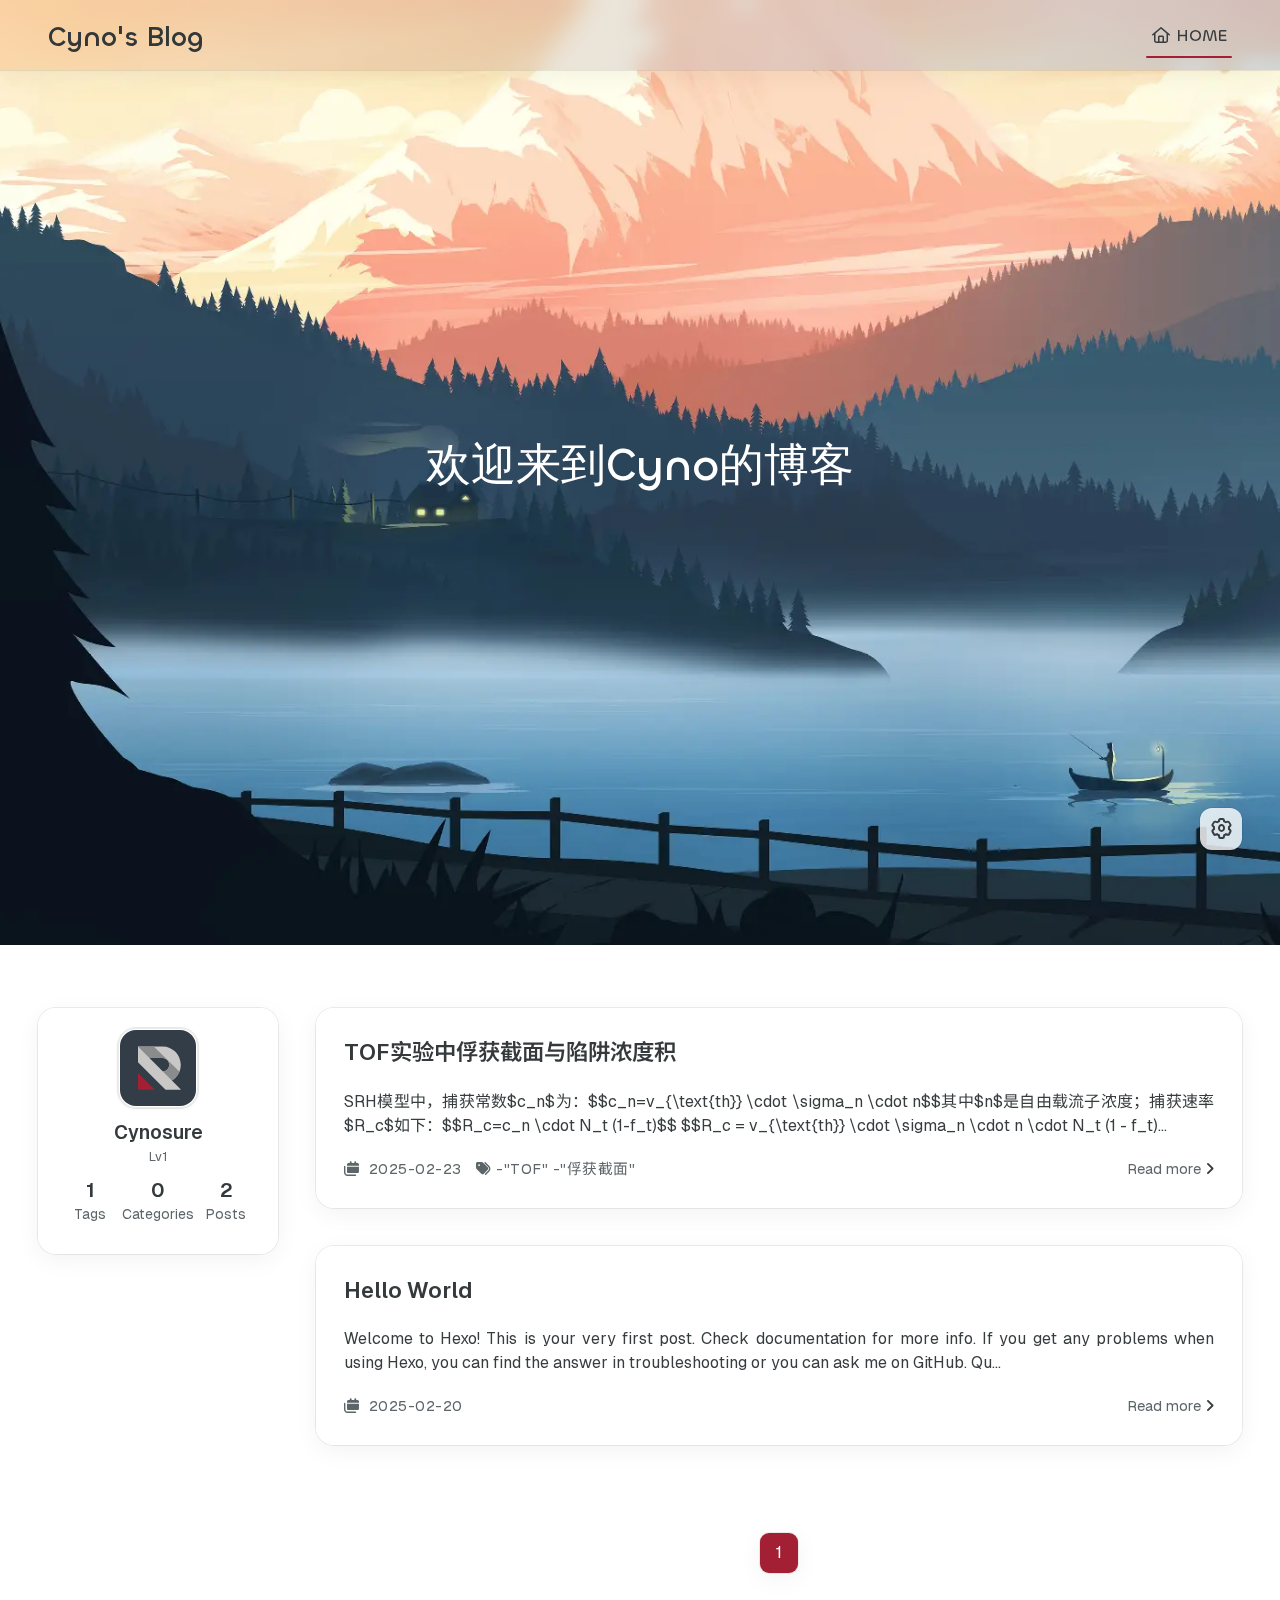
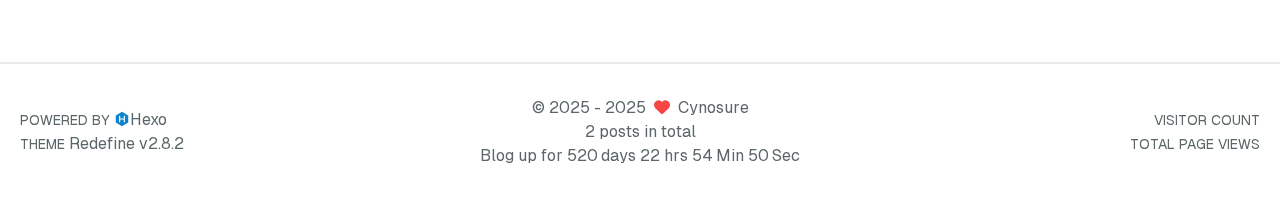
==== commit bc6639e0: "Site updated: 2025-02-23 22:13:18" ====
--- a/index.html
+++ b/index.html
@@ -69,4 +69,4 @@
             setTimeout(function () {
                 preloader.style.display = 'none';
             }, 200);
-        }</script></div><main class="page-container" id="swup"><style>.home-banner-container{background:0 0!important}.home-article-item,.right-bottom-tools,.sidebar-content,.sidebar-links,.sidebar-links .links:hover,a.extend,a.page-number,footer.footer{background-color:var(--background-color-transparent-80)!important}.right-bottom-tools:hover,a.extend:hover,a.page-number:hover{background-color:var(--primary-color)!important}.home-article-sticky-label,.site-info{background-color:var(--background-color-transparent-15)!important}.home-article-sticky-label{backdrop-filter:none!important}</style><div class="home-banner-background transition-fade fixed top-0 left-0 w-screen h-screen scale-125 sm:scale-110 box-border will-change-transform bg-cover"><img src="/images/wallhaven-wqery6-light.webp" alt="home-banner-background" class="w-full h-full object-cover dark:hidden"> <img src="/images/wallhaven-wqery6-dark.webp" alt="home-banner-background" class="w-full h-full object-cover hidden dark:block"></div><div class="home-banner-container flex justify-center items-center transition-fade relative"><div class="content mt-8 flex flex-col justify-center items-center transition-fade-down"><div class="description flex flex-col justify-center items-center w-screen font-medium text-center">欢迎来到Cyno的博客<p><i id="subtitle"></i></p></div></div><script>const scrollToMain=()=>{console.log("scroll");document.querySelector(".main-content-container").scrollIntoView({behavior:"smooth"})}</script></div><div class="main-content-container flex flex-col justify-between min-h-dvh"><div class="main-content-header"><header class="navbar-container px-6 md:px-12"><div class="navbar-content transition-navbar has-home-banner"><div class="left"><a class="logo-title" href="/"><h1>Cyno&#39;s Blog</h1></a></div><div class="right"><div class="desktop"><ul class="navbar-list"><li class="navbar-item"><a class="active" href="/"><i class="fa-regular fa-house fa-fw"></i> HOME</a></li></ul></div><div class="mobile"><div class="icon-item navbar-bar"><div class="navbar-bar-middle"></div></div></div></div></div><div class="navbar-drawer h-dvh w-full absolute top-0 left-0 bg-background-color flex flex-col justify-between"><ul class="drawer-navbar-list flex flex-col px-4 justify-center items-start"><li class="drawer-navbar-item text-base my-1.5 flex flex-col w-full"><a class="py-1.5 px-2 flex flex-row items-center justify-between gap-1 hover:!text-primary active:!text-primary text-2xl font-semibold group border-b border-border-color hover:border-primary w-full active" href="/"><span>HOME </span><i class="fa-regular fa-house fa-sm fa-fw"></i></a></li></ul><div class="statistics flex justify-around my-2.5"><a class="item tag-count-item flex flex-col justify-center items-center w-20" href="/tags"><div class="number text-2xl sm:text-xl text-second-text-color font-semibold">1</div><div class="label text-third-text-color text-sm">Tags</div></a><a class="item tag-count-item flex flex-col justify-center items-center w-20" href="/categories"><div class="number text-2xl sm:text-xl text-second-text-color font-semibold">0</div><div class="label text-third-text-color text-sm">Categories</div></a><a class="item tag-count-item flex flex-col justify-center items-center w-20" href="/archives"><div class="number text-2xl sm:text-xl text-second-text-color font-semibold">2</div><div class="label text-third-text-color text-sm">Posts</div></a></div></div><div class="window-mask"></div></header></div><div class="main-content-body transition-fade-up"><div class="home-sidebar-container"><div class="sticky-container sticky"><div class="sidebar-content"><div class="avatar flex justify-center"><img src="/images/redefine-avatar.svg"></div><div class="author flex flex-col justify-center my-2.5 mx-0"><div class="name">Cynosure</div><div class="label">Lv1</div></div><div class="statistics flex justify-around my-2.5"><a class="item tag-count-item flex flex-col justify-center items-center w-20" href="/tags"><div class="number text-2xl sm:text-xl text-second-text-color font-semibold">1</div><div class="label text-third-text-color text-sm">Tags</div></a><a class="item tag-count-item flex flex-col justify-center items-center w-20" href="/categories"><div class="number text-2xl sm:text-xl text-second-text-color font-semibold">0</div><div class="label text-third-text-color text-sm">Categories</div></a><a class="item tag-count-item flex flex-col justify-center items-center w-20" href="/archives"><div class="number text-2xl sm:text-xl text-second-text-color font-semibold">2</div><div class="label text-third-text-color text-sm">Posts</div></a></div></div></div></div><div class="main-content"><div class="home-content-container"><ul class="home-article-list"><li class="home-article-item"><div class="flex flex-col gap-5 px-7 pb-7 pt-7"><h3 class="home-article-title"><a href="/2025/02/23/ToF/">TOF实验中俘获截面与陷阱浓度积</a></h3><div class="home-article-content markdown-body">SRH模型中，捕获常数$c_n$为： $$ c_n=v_{\text{th}} \cdot \sigma_n \cdot n $$ 其中$n$是自由载流子浓度；捕获速率$R_c$如下： $$ R_c=c_n \cdot N_t (1-f_t) $$ $$R_c &#x3D; v_{\text{th}} \cdot \sigma_n \cdot n \cdot N_t (1 - f_t)...</div><div class="home-article-meta-info-container"><div class="home-article-meta-info"><span><i class="fa-solid fa-calendars"></i>&nbsp; <span class="home-article-date" data-date="Sun Feb 23 2025 21:38:25 GMT+0800">2025-02-23 </span></span><span class="home-article-tag"><i class="fa-solid fa-tags"></i>&nbsp;<ul><li><a href="/tags/TOF-%E4%BF%98%E8%8E%B7%E6%88%AA%E9%9D%A2/">-&#34;TOF&#34; -&#34;俘获截面&#34;</a>&nbsp;</li></ul></span></div><a href="/2025/02/23/ToF/">Read more<span class="seo-reader-text">TOF实验中俘获截面与陷阱浓度积</span>&nbsp;<i class="fa-solid fa-angle-right"></i></a></div></div></li><li class="home-article-item"><div class="flex flex-col gap-5 px-7 pb-7 pt-7"><h3 class="home-article-title"><a href="/2025/02/20/hello-world/">Hello World</a></h3><div class="home-article-content markdown-body">Welcome to Hexo! This is your very first post. Check documentation for more info. If you get any problems when using Hexo, you can find the answer in troubleshooting or you can ask me on GitHub. Qu...</div><div class="home-article-meta-info-container"><div class="home-article-meta-info"><span><i class="fa-solid fa-calendars"></i>&nbsp; <span class="home-article-date" data-date="Thu Feb 20 2025 19:06:19 GMT+0800">2025-02-20</span></span></div><a href="/2025/02/20/hello-world/">Read more<span class="seo-reader-text">Hello World</span>&nbsp;<i class="fa-solid fa-angle-right"></i></a></div></div></li></ul><div class="home-paginator px-7 py-5"><div class="paginator"><span class="page-number current">1</span></div></div></div></div></div><div class="main-content-footer"><footer class="footer mt-5 py-5 h-auto text-base text-third-text-color relative border-t-2 border-t-border-color"><div class="info-container py-3 text-center"><div class="text-center">&copy; <span>2025</span> - 2025&nbsp;&nbsp;<i class="fa-solid fa-heart fa-beat" style="--fa-animation-duration:0.5s;color:#f54545"></i>&nbsp;&nbsp;<a href="/">Cynosure</a><p class="post-count space-x-0.5"><span>2 posts in total</span></p></div><script data-swup-reload-script src="https://cn.vercount.one/js"></script><div class="relative text-center lg:absolute lg:right-[20px] lg:top-1/2 lg:-translate-y-1/2 lg:text-right"><span id="busuanzi_container_site_uv" class="lg:!block"><span class="text-sm">VISITOR COUNT</span> <span id="busuanzi_value_site_uv"></span> </span><span id="busuanzi_container_site_pv" class="lg:!block"><span class="text-sm">TOTAL PAGE VIEWS</span> <span id="busuanzi_value_site_pv"></span></span></div><div class="relative text-center lg:absolute lg:left-[20px] lg:top-1/2 lg:-translate-y-1/2 lg:text-left"><span class="lg:block text-sm">POWERED BY <?xml version="1.0" encoding="utf-8"?><!DOCTYPE svg PUBLIC "-//W3C//DTD SVG 1.1//EN" "http://www.w3.org/Graphics/SVG/1.1/DTD/svg11.dtd"><svg class="relative top-[2px] inline-block align-baseline" version="1.1" id="圖層_1" xmlns="http://www.w3.org/2000/svg" xmlns:xlink="http://www.w3.org/1999/xlink" x="0px" y="0px" width="1rem" height="1rem" viewBox="0 0 512 512" enable-background="new 0 0 512 512" xml:space="preserve"><path fill="#0E83CD" d="M256.4,25.8l-200,115.5L56,371.5l199.6,114.7l200-115.5l0.4-230.2L256.4,25.8z M349,354.6l-18.4,10.7l-18.6-11V275H200v79.6l-18.4,10.7l-18.6-11v-197l18.5-10.6l18.5,10.8V237h112v-79.6l18.5-10.6l18.5,10.8V354.6z"/></svg><a target="_blank" class="text-base" href="https://hexo.io">Hexo</a></span> <span class="text-sm lg:block">THEME&nbsp;<a class="text-base" target="_blank" href="https://github.com/EvanNotFound/hexo-theme-redefine">Redefine v2.8.2</a></span></div><div>Blog up for <span class="odometer" id="runtime_days"></span> days <span class="odometer" id="runtime_hours"></span> hrs <span class="odometer" id="runtime_minutes"></span> Min <span class="odometer" id="runtime_seconds"></span> Sec</div><script data-swup-reload-script>try{function odometer_init(){document.querySelectorAll(".odometer").forEach(e=>{new Odometer({el:e,format:"( ddd).dd",duration:200})})}odometer_init()}catch(e){}</script></div></footer></div></div><div class="right-side-tools-container"><div class="side-tools-container"><ul class="hidden-tools-list"><li class="right-bottom-tools tool-font-adjust-plus flex justify-center items-center"><i class="fa-regular fa-magnifying-glass-plus"></i></li><li class="right-bottom-tools tool-font-adjust-minus flex justify-center items-center"><i class="fa-regular fa-magnifying-glass-minus"></i></li><li class="right-bottom-tools tool-dark-light-toggle flex justify-center items-center"><i class="fa-regular fa-moon"></i></li><li class="right-bottom-tools tool-scroll-to-top flex justify-center items-center"><i class="fa-regular fa-arrow-up"></i></li><li class="right-bottom-tools tool-scroll-to-bottom flex justify-center items-center"><i class="fa-regular fa-arrow-down"></i></li></ul><ul class="visible-tools-list"><li class="right-bottom-tools toggle-tools-list flex justify-center items-center"><i class="fa-regular fa-cog fa-spin"></i></li></ul></div></div><div class="image-viewer-container"><img src=""></div></main><script src="/js/build/libs/Swup.min.js"></script><script src="/js/build/libs/SwupSlideTheme.min.js"></script><script src="/js/build/libs/SwupScriptsPlugin.min.js"></script><script src="/js/build/libs/SwupProgressPlugin.min.js"></script><script src="/js/build/libs/SwupScrollPlugin.min.js"></script><script src="/js/build/libs/SwupPreloadPlugin.min.js"></script><script>const swup=new Swup({plugins:[new SwupScriptsPlugin({optin:!0}),new SwupProgressPlugin,new SwupScrollPlugin({offset:80}),new SwupSlideTheme({mainElement:".main-content-body"}),new SwupPreloadPlugin],containers:["#swup"]})</script><script src="/js/build/tools/imageViewer.js" type="module"></script><script src="/js/build/utils.js" type="module"></script><script src="/js/build/main.js" type="module"></script><script src="/js/build/layouts/navbarShrink.js" type="module"></script><script src="/js/build/tools/scrollTopBottom.js" type="module"></script><script src="/js/build/tools/lightDarkSwitch.js" type="module"></script><script src="/js/build/layouts/categoryList.js" type="module"></script><script src="/js/build/tools/codeBlock.js" type="module"></script><script src="/js/build/layouts/lazyload.js" type="module"></script><script src="/js/build/tools/runtime.js"></script><script src="/js/build/libs/odometer.min.js"></script><link rel="stylesheet" href="/assets/odometer-theme-minimal.css"><script src="/js/build/libs/Typed.min.js"></script><script src="/js/build/plugins/typed.js" type="module"></script><script src="/js/build/tools/tocToggle.js" type="module" data-swup-reload-script=""></script><script src="/js/build/layouts/toc.js" type="module" data-swup-reload-script=""></script><script src="/js/build/plugins/tabs.js" type="module" data-swup-reload-script=""></script><script src="/js/build/libs/moment-with-locales.min.js" data-swup-reload-script=""></script><script src="/js/build/layouts/essays.js" type="module" data-swup-reload-script=""></script></body></html>+        }</script></div><main class="page-container" id="swup"><style>.home-banner-container{background:0 0!important}.home-article-item,.right-bottom-tools,.sidebar-content,.sidebar-links,.sidebar-links .links:hover,a.extend,a.page-number,footer.footer{background-color:var(--background-color-transparent-80)!important}.right-bottom-tools:hover,a.extend:hover,a.page-number:hover{background-color:var(--primary-color)!important}.home-article-sticky-label,.site-info{background-color:var(--background-color-transparent-15)!important}.home-article-sticky-label{backdrop-filter:none!important}</style><div class="home-banner-background transition-fade fixed top-0 left-0 w-screen h-screen scale-125 sm:scale-110 box-border will-change-transform bg-cover"><img src="/images/wallhaven-wqery6-light.webp" alt="home-banner-background" class="w-full h-full object-cover dark:hidden"> <img src="/images/wallhaven-wqery6-dark.webp" alt="home-banner-background" class="w-full h-full object-cover hidden dark:block"></div><div class="home-banner-container flex justify-center items-center transition-fade relative"><div class="content mt-8 flex flex-col justify-center items-center transition-fade-down"><div class="description flex flex-col justify-center items-center w-screen font-medium text-center">欢迎来到Cyno的博客<p><i id="subtitle"></i></p></div></div><script>const scrollToMain=()=>{console.log("scroll");document.querySelector(".main-content-container").scrollIntoView({behavior:"smooth"})}</script></div><div class="main-content-container flex flex-col justify-between min-h-dvh"><div class="main-content-header"><header class="navbar-container px-6 md:px-12"><div class="navbar-content transition-navbar has-home-banner"><div class="left"><a class="logo-title" href="/"><h1>Cyno&#39;s Blog</h1></a></div><div class="right"><div class="desktop"><ul class="navbar-list"><li class="navbar-item"><a class="active" href="/"><i class="fa-regular fa-house fa-fw"></i> HOME</a></li></ul></div><div class="mobile"><div class="icon-item navbar-bar"><div class="navbar-bar-middle"></div></div></div></div></div><div class="navbar-drawer h-dvh w-full absolute top-0 left-0 bg-background-color flex flex-col justify-between"><ul class="drawer-navbar-list flex flex-col px-4 justify-center items-start"><li class="drawer-navbar-item text-base my-1.5 flex flex-col w-full"><a class="py-1.5 px-2 flex flex-row items-center justify-between gap-1 hover:!text-primary active:!text-primary text-2xl font-semibold group border-b border-border-color hover:border-primary w-full active" href="/"><span>HOME </span><i class="fa-regular fa-house fa-sm fa-fw"></i></a></li></ul><div class="statistics flex justify-around my-2.5"><a class="item tag-count-item flex flex-col justify-center items-center w-20" href="/tags"><div class="number text-2xl sm:text-xl text-second-text-color font-semibold">1</div><div class="label text-third-text-color text-sm">Tags</div></a><a class="item tag-count-item flex flex-col justify-center items-center w-20" href="/categories"><div class="number text-2xl sm:text-xl text-second-text-color font-semibold">0</div><div class="label text-third-text-color text-sm">Categories</div></a><a class="item tag-count-item flex flex-col justify-center items-center w-20" href="/archives"><div class="number text-2xl sm:text-xl text-second-text-color font-semibold">2</div><div class="label text-third-text-color text-sm">Posts</div></a></div></div><div class="window-mask"></div></header></div><div class="main-content-body transition-fade-up"><div class="home-sidebar-container"><div class="sticky-container sticky"><div class="sidebar-content"><div class="avatar flex justify-center"><img src="/images/redefine-avatar.svg"></div><div class="author flex flex-col justify-center my-2.5 mx-0"><div class="name">Cynosure</div><div class="label">Lv1</div></div><div class="statistics flex justify-around my-2.5"><a class="item tag-count-item flex flex-col justify-center items-center w-20" href="/tags"><div class="number text-2xl sm:text-xl text-second-text-color font-semibold">1</div><div class="label text-third-text-color text-sm">Tags</div></a><a class="item tag-count-item flex flex-col justify-center items-center w-20" href="/categories"><div class="number text-2xl sm:text-xl text-second-text-color font-semibold">0</div><div class="label text-third-text-color text-sm">Categories</div></a><a class="item tag-count-item flex flex-col justify-center items-center w-20" href="/archives"><div class="number text-2xl sm:text-xl text-second-text-color font-semibold">2</div><div class="label text-third-text-color text-sm">Posts</div></a></div></div></div></div><div class="main-content"><div class="home-content-container"><ul class="home-article-list"><li class="home-article-item"><div class="flex flex-col gap-5 px-7 pb-7 pt-7"><h3 class="home-article-title"><a href="/2025/02/23/ToF/">TOF实验中俘获截面与陷阱浓度积</a></h3><div class="home-article-content markdown-body">SRH模型中，捕获常数$c_n$为：$$c_n&#x3D;v_{\text{th}} \cdot \sigma_n \cdot n$$其中$n$是自由载流子浓度；捕获速率$R_c$如下：$$R_c&#x3D;c_n \cdot N_t (1-f_t)$$ $$R_c &#x3D; v_{\text{th}} \cdot \sigma_n \cdot n \cdot N_t (1 - f_t)...</div><div class="home-article-meta-info-container"><div class="home-article-meta-info"><span><i class="fa-solid fa-calendars"></i>&nbsp; <span class="home-article-date" data-date="Sun Feb 23 2025 21:38:25 GMT+0800">2025-02-23 </span></span><span class="home-article-tag"><i class="fa-solid fa-tags"></i>&nbsp;<ul><li><a href="/tags/TOF-%E4%BF%98%E8%8E%B7%E6%88%AA%E9%9D%A2/">-&#34;TOF&#34; -&#34;俘获截面&#34;</a>&nbsp;</li></ul></span></div><a href="/2025/02/23/ToF/">Read more<span class="seo-reader-text">TOF实验中俘获截面与陷阱浓度积</span>&nbsp;<i class="fa-solid fa-angle-right"></i></a></div></div></li><li class="home-article-item"><div class="flex flex-col gap-5 px-7 pb-7 pt-7"><h3 class="home-article-title"><a href="/2025/02/20/hello-world/">Hello World</a></h3><div class="home-article-content markdown-body">Welcome to Hexo! This is your very first post. Check documentation for more info. If you get any problems when using Hexo, you can find the answer in troubleshooting or you can ask me on GitHub. Qu...</div><div class="home-article-meta-info-container"><div class="home-article-meta-info"><span><i class="fa-solid fa-calendars"></i>&nbsp; <span class="home-article-date" data-date="Thu Feb 20 2025 19:06:19 GMT+0800">2025-02-20</span></span></div><a href="/2025/02/20/hello-world/">Read more<span class="seo-reader-text">Hello World</span>&nbsp;<i class="fa-solid fa-angle-right"></i></a></div></div></li></ul><div class="home-paginator px-7 py-5"><div class="paginator"><span class="page-number current">1</span></div></div></div></div></div><div class="main-content-footer"><footer class="footer mt-5 py-5 h-auto text-base text-third-text-color relative border-t-2 border-t-border-color"><div class="info-container py-3 text-center"><div class="text-center">&copy; <span>2025</span> - 2025&nbsp;&nbsp;<i class="fa-solid fa-heart fa-beat" style="--fa-animation-duration:0.5s;color:#f54545"></i>&nbsp;&nbsp;<a href="/">Cynosure</a><p class="post-count space-x-0.5"><span>2 posts in total</span></p></div><script data-swup-reload-script src="https://cn.vercount.one/js"></script><div class="relative text-center lg:absolute lg:right-[20px] lg:top-1/2 lg:-translate-y-1/2 lg:text-right"><span id="busuanzi_container_site_uv" class="lg:!block"><span class="text-sm">VISITOR COUNT</span> <span id="busuanzi_value_site_uv"></span> </span><span id="busuanzi_container_site_pv" class="lg:!block"><span class="text-sm">TOTAL PAGE VIEWS</span> <span id="busuanzi_value_site_pv"></span></span></div><div class="relative text-center lg:absolute lg:left-[20px] lg:top-1/2 lg:-translate-y-1/2 lg:text-left"><span class="lg:block text-sm">POWERED BY <?xml version="1.0" encoding="utf-8"?><!DOCTYPE svg PUBLIC "-//W3C//DTD SVG 1.1//EN" "http://www.w3.org/Graphics/SVG/1.1/DTD/svg11.dtd"><svg class="relative top-[2px] inline-block align-baseline" version="1.1" id="圖層_1" xmlns="http://www.w3.org/2000/svg" xmlns:xlink="http://www.w3.org/1999/xlink" x="0px" y="0px" width="1rem" height="1rem" viewBox="0 0 512 512" enable-background="new 0 0 512 512" xml:space="preserve"><path fill="#0E83CD" d="M256.4,25.8l-200,115.5L56,371.5l199.6,114.7l200-115.5l0.4-230.2L256.4,25.8z M349,354.6l-18.4,10.7l-18.6-11V275H200v79.6l-18.4,10.7l-18.6-11v-197l18.5-10.6l18.5,10.8V237h112v-79.6l18.5-10.6l18.5,10.8V354.6z"/></svg><a target="_blank" class="text-base" href="https://hexo.io">Hexo</a></span> <span class="text-sm lg:block">THEME&nbsp;<a class="text-base" target="_blank" href="https://github.com/EvanNotFound/hexo-theme-redefine">Redefine v2.8.2</a></span></div><div>Blog up for <span class="odometer" id="runtime_days"></span> days <span class="odometer" id="runtime_hours"></span> hrs <span class="odometer" id="runtime_minutes"></span> Min <span class="odometer" id="runtime_seconds"></span> Sec</div><script data-swup-reload-script>try{function odometer_init(){document.querySelectorAll(".odometer").forEach(e=>{new Odometer({el:e,format:"( ddd).dd",duration:200})})}odometer_init()}catch(e){}</script></div></footer></div></div><div class="right-side-tools-container"><div class="side-tools-container"><ul class="hidden-tools-list"><li class="right-bottom-tools tool-font-adjust-plus flex justify-center items-center"><i class="fa-regular fa-magnifying-glass-plus"></i></li><li class="right-bottom-tools tool-font-adjust-minus flex justify-center items-center"><i class="fa-regular fa-magnifying-glass-minus"></i></li><li class="right-bottom-tools tool-dark-light-toggle flex justify-center items-center"><i class="fa-regular fa-moon"></i></li><li class="right-bottom-tools tool-scroll-to-top flex justify-center items-center"><i class="fa-regular fa-arrow-up"></i></li><li class="right-bottom-tools tool-scroll-to-bottom flex justify-center items-center"><i class="fa-regular fa-arrow-down"></i></li></ul><ul class="visible-tools-list"><li class="right-bottom-tools toggle-tools-list flex justify-center items-center"><i class="fa-regular fa-cog fa-spin"></i></li></ul></div></div><div class="image-viewer-container"><img src=""></div></main><script src="/js/build/libs/Swup.min.js"></script><script src="/js/build/libs/SwupSlideTheme.min.js"></script><script src="/js/build/libs/SwupScriptsPlugin.min.js"></script><script src="/js/build/libs/SwupProgressPlugin.min.js"></script><script src="/js/build/libs/SwupScrollPlugin.min.js"></script><script src="/js/build/libs/SwupPreloadPlugin.min.js"></script><script>const swup=new Swup({plugins:[new SwupScriptsPlugin({optin:!0}),new SwupProgressPlugin,new SwupScrollPlugin({offset:80}),new SwupSlideTheme({mainElement:".main-content-body"}),new SwupPreloadPlugin],containers:["#swup"]})</script><script src="/js/build/tools/imageViewer.js" type="module"></script><script src="/js/build/utils.js" type="module"></script><script src="/js/build/main.js" type="module"></script><script src="/js/build/layouts/navbarShrink.js" type="module"></script><script src="/js/build/tools/scrollTopBottom.js" type="module"></script><script src="/js/build/tools/lightDarkSwitch.js" type="module"></script><script src="/js/build/layouts/categoryList.js" type="module"></script><script src="/js/build/tools/codeBlock.js" type="module"></script><script src="/js/build/layouts/lazyload.js" type="module"></script><script src="/js/build/tools/runtime.js"></script><script src="/js/build/libs/odometer.min.js"></script><link rel="stylesheet" href="/assets/odometer-theme-minimal.css"><script src="/js/build/libs/Typed.min.js"></script><script src="/js/build/plugins/typed.js" type="module"></script><script src="/js/build/tools/tocToggle.js" type="module" data-swup-reload-script=""></script><script src="/js/build/layouts/toc.js" type="module" data-swup-reload-script=""></script><script src="/js/build/plugins/tabs.js" type="module" data-swup-reload-script=""></script><script src="/js/build/libs/moment-with-locales.min.js" data-swup-reload-script=""></script><script src="/js/build/layouts/essays.js" type="module" data-swup-reload-script=""></script></body></html>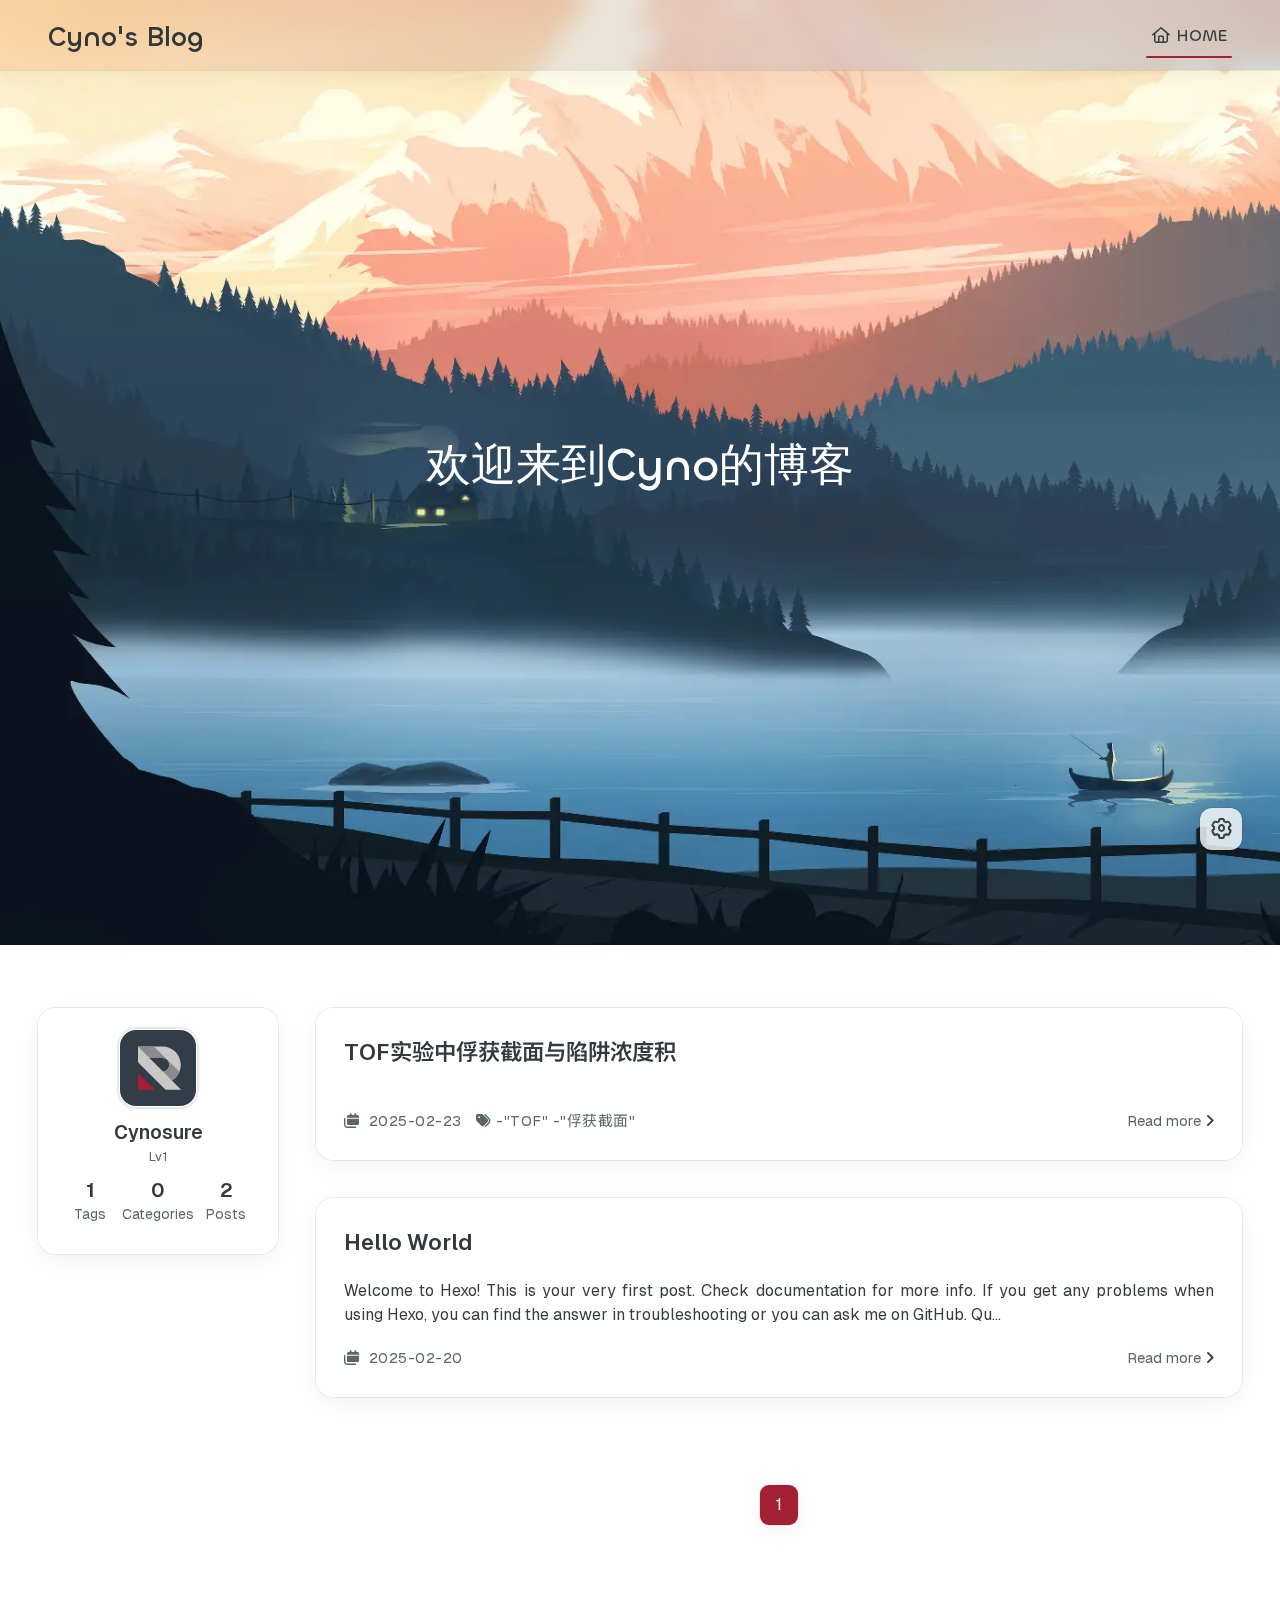
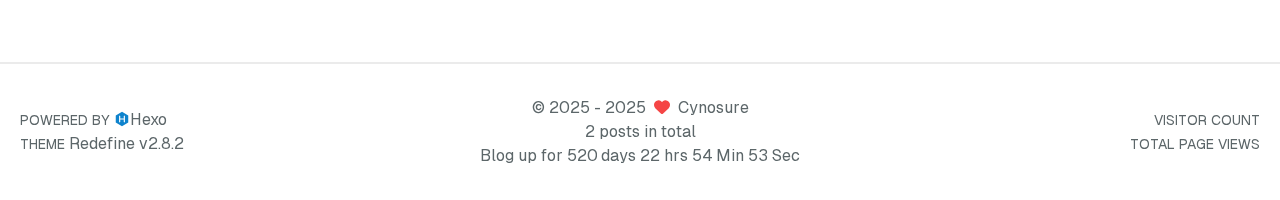
==== commit 76ff1bc4: "Site updated: 2025-02-23 22:29:56" ====
--- a/index.html
+++ b/index.html
@@ -1,4 +1,4 @@
-<!DOCTYPE html><html lang="en"><head><meta charset="utf-8"><meta name="viewport" content="width=device-width,initial-scale=1"><meta name="keywords" content="Hexo Theme Redefine"><meta name="author" content="Cynosure"><link rel="preconnect" href="https://fonts.googleapis.com"><link rel="preconnect" href="https://fonts.gstatic.com" crossorigin><link rel="canonical" href="http://example.com/"><meta name="robots" content="index,follow"><meta name="googlebot" content="index,follow"><meta name="revisit-after" content="1 days"><meta name="description" content="Hexo Theme Redefine, Redefine Your Hexo Journey."><meta property="og:type" content="website"><meta property="og:title" content="Hexo"><meta property="og:url" content="http://example.com/index.html"><meta property="og:site_name" content="Hexo"><meta property="og:description" content="Hexo Theme Redefine, Redefine Your Hexo Journey."><meta property="og:locale" content="en_US"><meta property="og:image" content="http://example.com/images/redefine-og.webp"><meta property="article:author" content="John Doe"><meta name="twitter:card" content="summary"><meta name="twitter:image" content="http://example.com/images/redefine-og.webp"><link rel="icon" type="image/png" href="/images/redefine-favicon.svg" sizes="192x192"><link rel="apple-touch-icon" sizes="180x180" href="/images/redefine-favicon.svg"><meta name="theme-color" content="#A31F34"><link rel="shortcut icon" href="/images/redefine-favicon.svg"><title>Cyno&#39;s Blog - Just simple blog.</title><link rel="stylesheet" href="/fonts/Chillax/chillax.css"><link rel="stylesheet" href="/css/style.css"><link rel="stylesheet" href="/css/build/tailwind.css"><link rel="stylesheet" href="/fonts/GeistMono/geist-mono.css"><link rel="stylesheet" href="/fonts/Geist/geist.css"><link href="https://fonts.googleapis.com/css2?family=Noto+Sans+SC:wght@400;500;700&display=swap" rel="stylesheet"><script src="/js/build/libs/anime.min.js"></script><script id="hexo-configurations">window.config={hostname:"example.com",root:"/",language:"en",path:"search.xml"},window.theme={articles:{style:{font_size:"16px",line_height:1.5,image_border_radius:"14px",image_alignment:"center",image_caption:!1,link_icon:!0,delete_mask:!1,title_alignment:"left",headings_top_spacing:{h1:"3.2rem",h2:"2.4rem",h3:"1.9rem",h4:"1.6rem",h5:"1.4rem",h6:"1.3rem"}},word_count:{enable:!0,count:!0,min2read:!0},author_label:{enable:!0,auto:!1,list:[]},code_block:{copy:!0,style:"mac",highlight_theme:{light:"github",dark:"vs2015"},font:{enable:!1,family:null,url:null}},toc:{enable:!0,max_depth:3,number:!1,expand:!0,init_open:!0},copyright:{enable:!0,default:"cc_by_nc_sa"},lazyload:!0,pangu_js:!1,recommendation:{enable:!1,title:"推荐阅读",limit:3,mobile_limit:2,placeholder:"/images/wallhaven-wqery6-light.webp",skip_dirs:[]}},colors:{primary:"#A31F34",secondary:null,default_mode:"light"},global:{fonts:{chinese:{enable:!0,family:"Noto Sans SC",url:"https://fonts.googleapis.com/css2?family=Noto+Sans+SC:wght@400;500;700&display=swap"},english:{enable:!1,family:"Farsan",url:"https://fonts.googleapis.com/css2?family=Farsan&display=swap"},title:{enable:!1,family:null,url:null}},content_max_width:"1000px",sidebar_width:"210px",hover:{shadow:!0,scale:!0},scroll_progress:{bar:!0,percentage:!1},website_counter:{url:"https://cn.vercount.one/js",enable:!0,site_pv:!0,site_uv:!0,post_pv:!0},single_page:!0,preloader:{enable:!0,custom_message:null},open_graph:{enable:!0,image:"/images/redefine-og.webp",description:"Hexo Theme Redefine, Redefine Your Hexo Journey."},google_analytics:{enable:!1,id:null}},home_banner:{enable:!0,style:"fixed",image:{light:"/images/wallhaven-wqery6-light.webp",dark:"/images/wallhaven-wqery6-dark.webp"},title:"欢迎来到Cyno的博客",subtitle:{text:["hello, world!","被你发现啦！这是一个bug"],hitokoto:{enable:!0,show_author:!1,api:"https://v1.hitokoto.cn?c=k&c=i"},typing_speed:100,backing_speed:80,starting_delay:500,backing_delay:1500,loop:!1,smart_backspace:!0},text_color:{light:"#fff",dark:"#d1d1b6"},text_style:{title_size:"2.8rem",subtitle_size:"1.5rem",line_height:1.2},custom_font:{enable:!1,family:null,url:null},social_links:{enable:!1,style:"default",links:{github:null,instagram:null,zhihu:null,twitter:null,email:null},qrs:{weixin:null}}},plugins:{feed:{enable:!1},aplayer:{enable:!1,type:"fixed",audios:[{name:null,artist:null,url:null,cover:null,lrc:null}]},mermaid:{enable:!1,version:"11.4.1"}},version:"2.8.2",navbar:{auto_hide:!0,color:{left:"#f78736",right:"#367df7",transparency:35},width:{home:"1200px",pages:"1000px"},links:{Home:{path:"/",icon:"fa-regular fa-house"}},search:{enable:!1,preload:!0}},page_templates:{friends_column:2,tags_style:"blur"},home:{sidebar:{enable:!0,position:"left",first_item:"menu",announcement:null,show_on_mobile:!0,links:null},article_date_format:"auto",excerpt_length:200,categories:{enable:!0,limit:3},tags:{enable:!0,limit:3}},footerStart:"2025/2/20 21:00:00"},window.lang_ago={second:"%s seconds ago",minute:"%s minutes ago",hour:"%s hours ago",day:"%s days ago",week:"%s weeks ago",month:"%s months ago",year:"%s years ago"},window.data={masonry:!1}</script><link rel="stylesheet" href="/fontawesome/fontawesome.min.css"><link rel="stylesheet" href="/fontawesome/brands.min.css"><link rel="stylesheet" href="/fontawesome/solid.min.css"><link rel="stylesheet" href="/fontawesome/regular.min.css"><meta name="generator" content="Hexo 7.3.0"></head><body><div class="progress-bar-container"><span class="scroll-progress-bar"></span> <span class="pjax-progress-bar"></span></div><style>:root{--preloader-background-color:#fff;--preloader-text-color:#000}@media (prefers-color-scheme:dark){:root{--preloader-background-color:#202124;--preloader-text-color:#fff}}@media (prefers-color-scheme:light){:root{--preloader-background-color:#fff;--preloader-text-color:#000}}@media (max-width:600px){.ml13{font-size:2.6rem!important}}.preloader{display:flex;flex-direction:column;gap:1rem;align-items:center;justify-content:center;position:fixed;padding:12px;top:0;right:0;bottom:0;left:0;width:100vw;height:100vh;background-color:var(--preloader-background-color);z-index:1100;transition:opacity .2s ease-in-out}.ml13{font-size:3.2rem;color:var(--preloader-text-color);letter-spacing:-1px;font-weight:500;font-family:Chillax-Variable,sans-serif;text-align:center}.ml13 .word{display:inline-flex;flex-wrap:wrap;white-space:nowrap}.ml13 .letter{display:inline-block;line-height:1em}</style><div class="preloader"><h2 class="ml13">Cyno&#39;s Blog</h2><script>var textWrapper = document.querySelector('.ml13');
+<!DOCTYPE html><html lang="en"><head><meta charset="utf-8"><meta name="viewport" content="width=device-width,initial-scale=1"><meta name="keywords" content="Hexo Theme Redefine"><meta name="author" content="Cynosure"><link rel="preconnect" href="https://fonts.googleapis.com"><link rel="preconnect" href="https://fonts.gstatic.com" crossorigin><link rel="canonical" href="http://example.com/"><meta name="robots" content="index,follow"><meta name="googlebot" content="index,follow"><meta name="revisit-after" content="1 days"><meta name="description" content="Hexo Theme Redefine, Redefine Your Hexo Journey."><meta property="og:type" content="website"><meta property="og:title" content="Hexo"><meta property="og:url" content="http://example.com/index.html"><meta property="og:site_name" content="Hexo"><meta property="og:description" content="Hexo Theme Redefine, Redefine Your Hexo Journey."><meta property="og:locale" content="en_US"><meta property="og:image" content="http://example.com/images/redefine-og.webp"><meta property="article:author" content="John Doe"><meta name="twitter:card" content="summary"><meta name="twitter:image" content="http://example.com/images/redefine-og.webp"><link rel="icon" type="image/png" href="/images/redefine-favicon.svg" sizes="192x192"><link rel="apple-touch-icon" sizes="180x180" href="/images/redefine-favicon.svg"><meta name="theme-color" content="#A31F34"><link rel="shortcut icon" href="/images/redefine-favicon.svg"><title>Cyno&#39;s Blog - Just simple blog.</title><link rel="stylesheet" href="/fonts/Chillax/chillax.css"><link rel="stylesheet" href="/css/style.css"><link rel="stylesheet" href="/css/build/tailwind.css"><link rel="stylesheet" href="/fonts/GeistMono/geist-mono.css"><link rel="stylesheet" href="/fonts/Geist/geist.css"><link href="https://fonts.googleapis.com/css2?family=Noto+Sans+SC:wght@400;500;700&display=swap" rel="stylesheet"><script src="/js/build/libs/anime.min.js"></script><script id="hexo-configurations">window.config={hostname:"example.com",root:"/",language:"en",path:"search.xml"},window.theme={articles:{style:{font_size:"16px",line_height:1.5,image_border_radius:"14px",image_alignment:"center",image_caption:!1,link_icon:!0,delete_mask:!1,title_alignment:"left",headings_top_spacing:{h1:"3.2rem",h2:"2.4rem",h3:"1.9rem",h4:"1.6rem",h5:"1.4rem",h6:"1.3rem"}},word_count:{enable:!0,count:!0,min2read:!0},author_label:{enable:!0,auto:!1,list:[]},code_block:{copy:!0,style:"mac",highlight_theme:{light:"github",dark:"vs2015"},font:{enable:!1,family:null,url:null}},toc:{enable:!0,max_depth:3,number:!1,expand:!0,init_open:!0},copyright:{enable:!0,default:"cc_by_nc_sa"},lazyload:!0,pangu_js:!1,recommendation:{enable:!1,title:"推荐阅读",limit:3,mobile_limit:2,placeholder:"/images/wallhaven-wqery6-light.webp",skip_dirs:[]}},colors:{primary:"#A31F34",secondary:null,default_mode:"light"},global:{fonts:{chinese:{enable:!0,family:"Noto Sans SC",url:"https://fonts.googleapis.com/css2?family=Noto+Sans+SC:wght@400;500;700&display=swap"},english:{enable:!1,family:"Farsan",url:"https://fonts.googleapis.com/css2?family=Farsan&display=swap"},title:{enable:!1,family:null,url:null}},content_max_width:"1000px",sidebar_width:"210px",hover:{shadow:!0,scale:!0},scroll_progress:{bar:!0,percentage:!1},website_counter:{url:"https://cn.vercount.one/js",enable:!0,site_pv:!0,site_uv:!0,post_pv:!0},single_page:!0,preloader:{enable:!0,custom_message:null},open_graph:{enable:!0,image:"/images/redefine-og.webp",description:"Hexo Theme Redefine, Redefine Your Hexo Journey."},google_analytics:{enable:!1,id:null}},home_banner:{enable:!0,style:"fixed",image:{light:"/images/wallhaven-wqery6-light.webp",dark:"/images/wallhaven-wqery6-dark.webp"},title:"欢迎来到Cyno的博客",subtitle:{text:["hello, world!","被你发现啦！这是一个bug"],hitokoto:{enable:!0,show_author:!1,api:"https://v1.hitokoto.cn?c=k&c=i"},typing_speed:100,backing_speed:80,starting_delay:500,backing_delay:1500,loop:!1,smart_backspace:!0},text_color:{light:"#fff",dark:"#d1d1b6"},text_style:{title_size:"2.8rem",subtitle_size:"1.5rem",line_height:1.2},custom_font:{enable:!1,family:null,url:null},social_links:{enable:!1,style:"default",links:{github:null,instagram:null,zhihu:null,twitter:null,email:null},qrs:{weixin:null}}},plugins:{feed:{enable:!1},aplayer:{enable:!1,type:"fixed",audios:[{name:null,artist:null,url:null,cover:null,lrc:null}]},mermaid:{enable:!1,version:"11.4.1"}},version:"2.8.2",navbar:{auto_hide:!0,color:{left:"#f78736",right:"#367df7",transparency:35},width:{home:"1200px",pages:"1000px"},links:{Home:{path:"/",icon:"fa-regular fa-house"}},search:{enable:!1,preload:!0}},page_templates:{friends_column:2,tags_style:"blur"},home:{sidebar:{enable:!0,position:"left",first_item:"menu",announcement:null,show_on_mobile:!0,links:null},article_date_format:"auto",excerpt_length:200,categories:{enable:!0,limit:3},tags:{enable:!0,limit:3}},footerStart:"2025/2/20 21:00:00"},window.lang_ago={second:"%s seconds ago",minute:"%s minutes ago",hour:"%s hours ago",day:"%s days ago",week:"%s weeks ago",month:"%s months ago",year:"%s years ago"},window.data={masonry:!1}</script><link rel="stylesheet" href="/fontawesome/fontawesome.min.css"><link rel="stylesheet" href="/fontawesome/brands.min.css"><link rel="stylesheet" href="/fontawesome/solid.min.css"><link rel="stylesheet" href="/fontawesome/regular.min.css"><link rel="stylesheet" href="https://cdn.jsdelivr.net/npm/katex@0.12.0/dist/katex.min.css"><link rel="stylesheet" href="https://cdn.jsdelivr.net/npm/hexo-math@4.0.0/dist/style.css"><meta name="generator" content="Hexo 7.3.0"></head><body><div class="progress-bar-container"><span class="scroll-progress-bar"></span> <span class="pjax-progress-bar"></span></div><style>:root{--preloader-background-color:#fff;--preloader-text-color:#000}@media (prefers-color-scheme:dark){:root{--preloader-background-color:#202124;--preloader-text-color:#fff}}@media (prefers-color-scheme:light){:root{--preloader-background-color:#fff;--preloader-text-color:#000}}@media (max-width:600px){.ml13{font-size:2.6rem!important}}.preloader{display:flex;flex-direction:column;gap:1rem;align-items:center;justify-content:center;position:fixed;padding:12px;top:0;right:0;bottom:0;left:0;width:100vw;height:100vh;background-color:var(--preloader-background-color);z-index:1100;transition:opacity .2s ease-in-out}.ml13{font-size:3.2rem;color:var(--preloader-text-color);letter-spacing:-1px;font-weight:500;font-family:Chillax-Variable,sans-serif;text-align:center}.ml13 .word{display:inline-flex;flex-wrap:wrap;white-space:nowrap}.ml13 .letter{display:inline-block;line-height:1em}</style><div class="preloader"><h2 class="ml13">Cyno&#39;s Blog</h2><script>var textWrapper = document.querySelector('.ml13');
         // Split text into words
         var words = textWrapper.textContent.trim().split(' ');
 
@@ -69,4 +69,4 @@
             setTimeout(function () {
                 preloader.style.display = 'none';
             }, 200);
-        }</script></div><main class="page-container" id="swup"><style>.home-banner-container{background:0 0!important}.home-article-item,.right-bottom-tools,.sidebar-content,.sidebar-links,.sidebar-links .links:hover,a.extend,a.page-number,footer.footer{background-color:var(--background-color-transparent-80)!important}.right-bottom-tools:hover,a.extend:hover,a.page-number:hover{background-color:var(--primary-color)!important}.home-article-sticky-label,.site-info{background-color:var(--background-color-transparent-15)!important}.home-article-sticky-label{backdrop-filter:none!important}</style><div class="home-banner-background transition-fade fixed top-0 left-0 w-screen h-screen scale-125 sm:scale-110 box-border will-change-transform bg-cover"><img src="/images/wallhaven-wqery6-light.webp" alt="home-banner-background" class="w-full h-full object-cover dark:hidden"> <img src="/images/wallhaven-wqery6-dark.webp" alt="home-banner-background" class="w-full h-full object-cover hidden dark:block"></div><div class="home-banner-container flex justify-center items-center transition-fade relative"><div class="content mt-8 flex flex-col justify-center items-center transition-fade-down"><div class="description flex flex-col justify-center items-center w-screen font-medium text-center">欢迎来到Cyno的博客<p><i id="subtitle"></i></p></div></div><script>const scrollToMain=()=>{console.log("scroll");document.querySelector(".main-content-container").scrollIntoView({behavior:"smooth"})}</script></div><div class="main-content-container flex flex-col justify-between min-h-dvh"><div class="main-content-header"><header class="navbar-container px-6 md:px-12"><div class="navbar-content transition-navbar has-home-banner"><div class="left"><a class="logo-title" href="/"><h1>Cyno&#39;s Blog</h1></a></div><div class="right"><div class="desktop"><ul class="navbar-list"><li class="navbar-item"><a class="active" href="/"><i class="fa-regular fa-house fa-fw"></i> HOME</a></li></ul></div><div class="mobile"><div class="icon-item navbar-bar"><div class="navbar-bar-middle"></div></div></div></div></div><div class="navbar-drawer h-dvh w-full absolute top-0 left-0 bg-background-color flex flex-col justify-between"><ul class="drawer-navbar-list flex flex-col px-4 justify-center items-start"><li class="drawer-navbar-item text-base my-1.5 flex flex-col w-full"><a class="py-1.5 px-2 flex flex-row items-center justify-between gap-1 hover:!text-primary active:!text-primary text-2xl font-semibold group border-b border-border-color hover:border-primary w-full active" href="/"><span>HOME </span><i class="fa-regular fa-house fa-sm fa-fw"></i></a></li></ul><div class="statistics flex justify-around my-2.5"><a class="item tag-count-item flex flex-col justify-center items-center w-20" href="/tags"><div class="number text-2xl sm:text-xl text-second-text-color font-semibold">1</div><div class="label text-third-text-color text-sm">Tags</div></a><a class="item tag-count-item flex flex-col justify-center items-center w-20" href="/categories"><div class="number text-2xl sm:text-xl text-second-text-color font-semibold">0</div><div class="label text-third-text-color text-sm">Categories</div></a><a class="item tag-count-item flex flex-col justify-center items-center w-20" href="/archives"><div class="number text-2xl sm:text-xl text-second-text-color font-semibold">2</div><div class="label text-third-text-color text-sm">Posts</div></a></div></div><div class="window-mask"></div></header></div><div class="main-content-body transition-fade-up"><div class="home-sidebar-container"><div class="sticky-container sticky"><div class="sidebar-content"><div class="avatar flex justify-center"><img src="/images/redefine-avatar.svg"></div><div class="author flex flex-col justify-center my-2.5 mx-0"><div class="name">Cynosure</div><div class="label">Lv1</div></div><div class="statistics flex justify-around my-2.5"><a class="item tag-count-item flex flex-col justify-center items-center w-20" href="/tags"><div class="number text-2xl sm:text-xl text-second-text-color font-semibold">1</div><div class="label text-third-text-color text-sm">Tags</div></a><a class="item tag-count-item flex flex-col justify-center items-center w-20" href="/categories"><div class="number text-2xl sm:text-xl text-second-text-color font-semibold">0</div><div class="label text-third-text-color text-sm">Categories</div></a><a class="item tag-count-item flex flex-col justify-center items-center w-20" href="/archives"><div class="number text-2xl sm:text-xl text-second-text-color font-semibold">2</div><div class="label text-third-text-color text-sm">Posts</div></a></div></div></div></div><div class="main-content"><div class="home-content-container"><ul class="home-article-list"><li class="home-article-item"><div class="flex flex-col gap-5 px-7 pb-7 pt-7"><h3 class="home-article-title"><a href="/2025/02/23/ToF/">TOF实验中俘获截面与陷阱浓度积</a></h3><div class="home-article-content markdown-body">SRH模型中，捕获常数$c_n$为：$$c_n&#x3D;v_{\text{th}} \cdot \sigma_n \cdot n$$其中$n$是自由载流子浓度；捕获速率$R_c$如下：$$R_c&#x3D;c_n \cdot N_t (1-f_t)$$ $$R_c &#x3D; v_{\text{th}} \cdot \sigma_n \cdot n \cdot N_t (1 - f_t)...</div><div class="home-article-meta-info-container"><div class="home-article-meta-info"><span><i class="fa-solid fa-calendars"></i>&nbsp; <span class="home-article-date" data-date="Sun Feb 23 2025 21:38:25 GMT+0800">2025-02-23 </span></span><span class="home-article-tag"><i class="fa-solid fa-tags"></i>&nbsp;<ul><li><a href="/tags/TOF-%E4%BF%98%E8%8E%B7%E6%88%AA%E9%9D%A2/">-&#34;TOF&#34; -&#34;俘获截面&#34;</a>&nbsp;</li></ul></span></div><a href="/2025/02/23/ToF/">Read more<span class="seo-reader-text">TOF实验中俘获截面与陷阱浓度积</span>&nbsp;<i class="fa-solid fa-angle-right"></i></a></div></div></li><li class="home-article-item"><div class="flex flex-col gap-5 px-7 pb-7 pt-7"><h3 class="home-article-title"><a href="/2025/02/20/hello-world/">Hello World</a></h3><div class="home-article-content markdown-body">Welcome to Hexo! This is your very first post. Check documentation for more info. If you get any problems when using Hexo, you can find the answer in troubleshooting or you can ask me on GitHub. Qu...</div><div class="home-article-meta-info-container"><div class="home-article-meta-info"><span><i class="fa-solid fa-calendars"></i>&nbsp; <span class="home-article-date" data-date="Thu Feb 20 2025 19:06:19 GMT+0800">2025-02-20</span></span></div><a href="/2025/02/20/hello-world/">Read more<span class="seo-reader-text">Hello World</span>&nbsp;<i class="fa-solid fa-angle-right"></i></a></div></div></li></ul><div class="home-paginator px-7 py-5"><div class="paginator"><span class="page-number current">1</span></div></div></div></div></div><div class="main-content-footer"><footer class="footer mt-5 py-5 h-auto text-base text-third-text-color relative border-t-2 border-t-border-color"><div class="info-container py-3 text-center"><div class="text-center">&copy; <span>2025</span> - 2025&nbsp;&nbsp;<i class="fa-solid fa-heart fa-beat" style="--fa-animation-duration:0.5s;color:#f54545"></i>&nbsp;&nbsp;<a href="/">Cynosure</a><p class="post-count space-x-0.5"><span>2 posts in total</span></p></div><script data-swup-reload-script src="https://cn.vercount.one/js"></script><div class="relative text-center lg:absolute lg:right-[20px] lg:top-1/2 lg:-translate-y-1/2 lg:text-right"><span id="busuanzi_container_site_uv" class="lg:!block"><span class="text-sm">VISITOR COUNT</span> <span id="busuanzi_value_site_uv"></span> </span><span id="busuanzi_container_site_pv" class="lg:!block"><span class="text-sm">TOTAL PAGE VIEWS</span> <span id="busuanzi_value_site_pv"></span></span></div><div class="relative text-center lg:absolute lg:left-[20px] lg:top-1/2 lg:-translate-y-1/2 lg:text-left"><span class="lg:block text-sm">POWERED BY <?xml version="1.0" encoding="utf-8"?><!DOCTYPE svg PUBLIC "-//W3C//DTD SVG 1.1//EN" "http://www.w3.org/Graphics/SVG/1.1/DTD/svg11.dtd"><svg class="relative top-[2px] inline-block align-baseline" version="1.1" id="圖層_1" xmlns="http://www.w3.org/2000/svg" xmlns:xlink="http://www.w3.org/1999/xlink" x="0px" y="0px" width="1rem" height="1rem" viewBox="0 0 512 512" enable-background="new 0 0 512 512" xml:space="preserve"><path fill="#0E83CD" d="M256.4,25.8l-200,115.5L56,371.5l199.6,114.7l200-115.5l0.4-230.2L256.4,25.8z M349,354.6l-18.4,10.7l-18.6-11V275H200v79.6l-18.4,10.7l-18.6-11v-197l18.5-10.6l18.5,10.8V237h112v-79.6l18.5-10.6l18.5,10.8V354.6z"/></svg><a target="_blank" class="text-base" href="https://hexo.io">Hexo</a></span> <span class="text-sm lg:block">THEME&nbsp;<a class="text-base" target="_blank" href="https://github.com/EvanNotFound/hexo-theme-redefine">Redefine v2.8.2</a></span></div><div>Blog up for <span class="odometer" id="runtime_days"></span> days <span class="odometer" id="runtime_hours"></span> hrs <span class="odometer" id="runtime_minutes"></span> Min <span class="odometer" id="runtime_seconds"></span> Sec</div><script data-swup-reload-script>try{function odometer_init(){document.querySelectorAll(".odometer").forEach(e=>{new Odometer({el:e,format:"( ddd).dd",duration:200})})}odometer_init()}catch(e){}</script></div></footer></div></div><div class="right-side-tools-container"><div class="side-tools-container"><ul class="hidden-tools-list"><li class="right-bottom-tools tool-font-adjust-plus flex justify-center items-center"><i class="fa-regular fa-magnifying-glass-plus"></i></li><li class="right-bottom-tools tool-font-adjust-minus flex justify-center items-center"><i class="fa-regular fa-magnifying-glass-minus"></i></li><li class="right-bottom-tools tool-dark-light-toggle flex justify-center items-center"><i class="fa-regular fa-moon"></i></li><li class="right-bottom-tools tool-scroll-to-top flex justify-center items-center"><i class="fa-regular fa-arrow-up"></i></li><li class="right-bottom-tools tool-scroll-to-bottom flex justify-center items-center"><i class="fa-regular fa-arrow-down"></i></li></ul><ul class="visible-tools-list"><li class="right-bottom-tools toggle-tools-list flex justify-center items-center"><i class="fa-regular fa-cog fa-spin"></i></li></ul></div></div><div class="image-viewer-container"><img src=""></div></main><script src="/js/build/libs/Swup.min.js"></script><script src="/js/build/libs/SwupSlideTheme.min.js"></script><script src="/js/build/libs/SwupScriptsPlugin.min.js"></script><script src="/js/build/libs/SwupProgressPlugin.min.js"></script><script src="/js/build/libs/SwupScrollPlugin.min.js"></script><script src="/js/build/libs/SwupPreloadPlugin.min.js"></script><script>const swup=new Swup({plugins:[new SwupScriptsPlugin({optin:!0}),new SwupProgressPlugin,new SwupScrollPlugin({offset:80}),new SwupSlideTheme({mainElement:".main-content-body"}),new SwupPreloadPlugin],containers:["#swup"]})</script><script src="/js/build/tools/imageViewer.js" type="module"></script><script src="/js/build/utils.js" type="module"></script><script src="/js/build/main.js" type="module"></script><script src="/js/build/layouts/navbarShrink.js" type="module"></script><script src="/js/build/tools/scrollTopBottom.js" type="module"></script><script src="/js/build/tools/lightDarkSwitch.js" type="module"></script><script src="/js/build/layouts/categoryList.js" type="module"></script><script src="/js/build/tools/codeBlock.js" type="module"></script><script src="/js/build/layouts/lazyload.js" type="module"></script><script src="/js/build/tools/runtime.js"></script><script src="/js/build/libs/odometer.min.js"></script><link rel="stylesheet" href="/assets/odometer-theme-minimal.css"><script src="/js/build/libs/Typed.min.js"></script><script src="/js/build/plugins/typed.js" type="module"></script><script src="/js/build/tools/tocToggle.js" type="module" data-swup-reload-script=""></script><script src="/js/build/layouts/toc.js" type="module" data-swup-reload-script=""></script><script src="/js/build/plugins/tabs.js" type="module" data-swup-reload-script=""></script><script src="/js/build/libs/moment-with-locales.min.js" data-swup-reload-script=""></script><script src="/js/build/layouts/essays.js" type="module" data-swup-reload-script=""></script></body></html>+        }</script></div><main class="page-container" id="swup"><style>.home-banner-container{background:0 0!important}.home-article-item,.right-bottom-tools,.sidebar-content,.sidebar-links,.sidebar-links .links:hover,a.extend,a.page-number,footer.footer{background-color:var(--background-color-transparent-80)!important}.right-bottom-tools:hover,a.extend:hover,a.page-number:hover{background-color:var(--primary-color)!important}.home-article-sticky-label,.site-info{background-color:var(--background-color-transparent-15)!important}.home-article-sticky-label{backdrop-filter:none!important}</style><div class="home-banner-background transition-fade fixed top-0 left-0 w-screen h-screen scale-125 sm:scale-110 box-border will-change-transform bg-cover"><img src="/images/wallhaven-wqery6-light.webp" alt="home-banner-background" class="w-full h-full object-cover dark:hidden"> <img src="/images/wallhaven-wqery6-dark.webp" alt="home-banner-background" class="w-full h-full object-cover hidden dark:block"></div><div class="home-banner-container flex justify-center items-center transition-fade relative"><div class="content mt-8 flex flex-col justify-center items-center transition-fade-down"><div class="description flex flex-col justify-center items-center w-screen font-medium text-center">欢迎来到Cyno的博客<p><i id="subtitle"></i></p></div></div><script>const scrollToMain=()=>{console.log("scroll");document.querySelector(".main-content-container").scrollIntoView({behavior:"smooth"})}</script></div><div class="main-content-container flex flex-col justify-between min-h-dvh"><div class="main-content-header"><header class="navbar-container px-6 md:px-12"><div class="navbar-content transition-navbar has-home-banner"><div class="left"><a class="logo-title" href="/"><h1>Cyno&#39;s Blog</h1></a></div><div class="right"><div class="desktop"><ul class="navbar-list"><li class="navbar-item"><a class="active" href="/"><i class="fa-regular fa-house fa-fw"></i> HOME</a></li></ul></div><div class="mobile"><div class="icon-item navbar-bar"><div class="navbar-bar-middle"></div></div></div></div></div><div class="navbar-drawer h-dvh w-full absolute top-0 left-0 bg-background-color flex flex-col justify-between"><ul class="drawer-navbar-list flex flex-col px-4 justify-center items-start"><li class="drawer-navbar-item text-base my-1.5 flex flex-col w-full"><a class="py-1.5 px-2 flex flex-row items-center justify-between gap-1 hover:!text-primary active:!text-primary text-2xl font-semibold group border-b border-border-color hover:border-primary w-full active" href="/"><span>HOME </span><i class="fa-regular fa-house fa-sm fa-fw"></i></a></li></ul><div class="statistics flex justify-around my-2.5"><a class="item tag-count-item flex flex-col justify-center items-center w-20" href="/tags"><div class="number text-2xl sm:text-xl text-second-text-color font-semibold">1</div><div class="label text-third-text-color text-sm">Tags</div></a><a class="item tag-count-item flex flex-col justify-center items-center w-20" href="/categories"><div class="number text-2xl sm:text-xl text-second-text-color font-semibold">0</div><div class="label text-third-text-color text-sm">Categories</div></a><a class="item tag-count-item flex flex-col justify-center items-center w-20" href="/archives"><div class="number text-2xl sm:text-xl text-second-text-color font-semibold">2</div><div class="label text-third-text-color text-sm">Posts</div></a></div></div><div class="window-mask"></div></header></div><div class="main-content-body transition-fade-up"><div class="home-sidebar-container"><div class="sticky-container sticky"><div class="sidebar-content"><div class="avatar flex justify-center"><img src="/images/redefine-avatar.svg"></div><div class="author flex flex-col justify-center my-2.5 mx-0"><div class="name">Cynosure</div><div class="label">Lv1</div></div><div class="statistics flex justify-around my-2.5"><a class="item tag-count-item flex flex-col justify-center items-center w-20" href="/tags"><div class="number text-2xl sm:text-xl text-second-text-color font-semibold">1</div><div class="label text-third-text-color text-sm">Tags</div></a><a class="item tag-count-item flex flex-col justify-center items-center w-20" href="/categories"><div class="number text-2xl sm:text-xl text-second-text-color font-semibold">0</div><div class="label text-third-text-color text-sm">Categories</div></a><a class="item tag-count-item flex flex-col justify-center items-center w-20" href="/archives"><div class="number text-2xl sm:text-xl text-second-text-color font-semibold">2</div><div class="label text-third-text-color text-sm">Posts</div></a></div></div></div></div><div class="main-content"><div class="home-content-container"><ul class="home-article-list"><li class="home-article-item"><div class="flex flex-col gap-5 px-7 pb-7 pt-7"><h3 class="home-article-title"><a href="/2025/02/23/ToF/">TOF实验中俘获截面与陷阱浓度积</a></h3><div class="home-article-content markdown-body"></div><div class="home-article-meta-info-container"><div class="home-article-meta-info"><span><i class="fa-solid fa-calendars"></i>&nbsp; <span class="home-article-date" data-date="Sun Feb 23 2025 21:38:25 GMT+0800">2025-02-23 </span></span><span class="home-article-tag"><i class="fa-solid fa-tags"></i>&nbsp;<ul><li><a href="/tags/TOF-%E4%BF%98%E8%8E%B7%E6%88%AA%E9%9D%A2/">-&#34;TOF&#34; -&#34;俘获截面&#34;</a>&nbsp;</li></ul></span></div><a href="/2025/02/23/ToF/">Read more<span class="seo-reader-text">TOF实验中俘获截面与陷阱浓度积</span>&nbsp;<i class="fa-solid fa-angle-right"></i></a></div></div></li><li class="home-article-item"><div class="flex flex-col gap-5 px-7 pb-7 pt-7"><h3 class="home-article-title"><a href="/2025/02/20/hello-world/">Hello World</a></h3><div class="home-article-content markdown-body">Welcome to Hexo! This is your very first post. Check documentation for more info. If you get any problems when using Hexo, you can find the answer in troubleshooting or you can ask me on GitHub. Qu...</div><div class="home-article-meta-info-container"><div class="home-article-meta-info"><span><i class="fa-solid fa-calendars"></i>&nbsp; <span class="home-article-date" data-date="Thu Feb 20 2025 19:06:19 GMT+0800">2025-02-20</span></span></div><a href="/2025/02/20/hello-world/">Read more<span class="seo-reader-text">Hello World</span>&nbsp;<i class="fa-solid fa-angle-right"></i></a></div></div></li></ul><div class="home-paginator px-7 py-5"><div class="paginator"><span class="page-number current">1</span></div></div></div></div></div><div class="main-content-footer"><footer class="footer mt-5 py-5 h-auto text-base text-third-text-color relative border-t-2 border-t-border-color"><div class="info-container py-3 text-center"><div class="text-center">&copy; <span>2025</span> - 2025&nbsp;&nbsp;<i class="fa-solid fa-heart fa-beat" style="--fa-animation-duration:0.5s;color:#f54545"></i>&nbsp;&nbsp;<a href="/">Cynosure</a><p class="post-count space-x-0.5"><span>2 posts in total</span></p></div><script data-swup-reload-script src="https://cn.vercount.one/js"></script><div class="relative text-center lg:absolute lg:right-[20px] lg:top-1/2 lg:-translate-y-1/2 lg:text-right"><span id="busuanzi_container_site_uv" class="lg:!block"><span class="text-sm">VISITOR COUNT</span> <span id="busuanzi_value_site_uv"></span> </span><span id="busuanzi_container_site_pv" class="lg:!block"><span class="text-sm">TOTAL PAGE VIEWS</span> <span id="busuanzi_value_site_pv"></span></span></div><div class="relative text-center lg:absolute lg:left-[20px] lg:top-1/2 lg:-translate-y-1/2 lg:text-left"><span class="lg:block text-sm">POWERED BY <?xml version="1.0" encoding="utf-8"?><!DOCTYPE svg PUBLIC "-//W3C//DTD SVG 1.1//EN" "http://www.w3.org/Graphics/SVG/1.1/DTD/svg11.dtd"><svg class="relative top-[2px] inline-block align-baseline" version="1.1" id="圖層_1" xmlns="http://www.w3.org/2000/svg" xmlns:xlink="http://www.w3.org/1999/xlink" x="0px" y="0px" width="1rem" height="1rem" viewBox="0 0 512 512" enable-background="new 0 0 512 512" xml:space="preserve"><path fill="#0E83CD" d="M256.4,25.8l-200,115.5L56,371.5l199.6,114.7l200-115.5l0.4-230.2L256.4,25.8z M349,354.6l-18.4,10.7l-18.6-11V275H200v79.6l-18.4,10.7l-18.6-11v-197l18.5-10.6l18.5,10.8V237h112v-79.6l18.5-10.6l18.5,10.8V354.6z"/></svg><a target="_blank" class="text-base" href="https://hexo.io">Hexo</a></span> <span class="text-sm lg:block">THEME&nbsp;<a class="text-base" target="_blank" href="https://github.com/EvanNotFound/hexo-theme-redefine">Redefine v2.8.2</a></span></div><div>Blog up for <span class="odometer" id="runtime_days"></span> days <span class="odometer" id="runtime_hours"></span> hrs <span class="odometer" id="runtime_minutes"></span> Min <span class="odometer" id="runtime_seconds"></span> Sec</div><script data-swup-reload-script>try{function odometer_init(){document.querySelectorAll(".odometer").forEach(e=>{new Odometer({el:e,format:"( ddd).dd",duration:200})})}odometer_init()}catch(e){}</script></div></footer></div></div><div class="right-side-tools-container"><div class="side-tools-container"><ul class="hidden-tools-list"><li class="right-bottom-tools tool-font-adjust-plus flex justify-center items-center"><i class="fa-regular fa-magnifying-glass-plus"></i></li><li class="right-bottom-tools tool-font-adjust-minus flex justify-center items-center"><i class="fa-regular fa-magnifying-glass-minus"></i></li><li class="right-bottom-tools tool-dark-light-toggle flex justify-center items-center"><i class="fa-regular fa-moon"></i></li><li class="right-bottom-tools tool-scroll-to-top flex justify-center items-center"><i class="fa-regular fa-arrow-up"></i></li><li class="right-bottom-tools tool-scroll-to-bottom flex justify-center items-center"><i class="fa-regular fa-arrow-down"></i></li></ul><ul class="visible-tools-list"><li class="right-bottom-tools toggle-tools-list flex justify-center items-center"><i class="fa-regular fa-cog fa-spin"></i></li></ul></div></div><div class="image-viewer-container"><img src=""></div></main><script src="/js/build/libs/Swup.min.js"></script><script src="/js/build/libs/SwupSlideTheme.min.js"></script><script src="/js/build/libs/SwupScriptsPlugin.min.js"></script><script src="/js/build/libs/SwupProgressPlugin.min.js"></script><script src="/js/build/libs/SwupScrollPlugin.min.js"></script><script src="/js/build/libs/SwupPreloadPlugin.min.js"></script><script>const swup=new Swup({plugins:[new SwupScriptsPlugin({optin:!0}),new SwupProgressPlugin,new SwupScrollPlugin({offset:80}),new SwupSlideTheme({mainElement:".main-content-body"}),new SwupPreloadPlugin],containers:["#swup"]})</script><script src="/js/build/tools/imageViewer.js" type="module"></script><script src="/js/build/utils.js" type="module"></script><script src="/js/build/main.js" type="module"></script><script src="/js/build/layouts/navbarShrink.js" type="module"></script><script src="/js/build/tools/scrollTopBottom.js" type="module"></script><script src="/js/build/tools/lightDarkSwitch.js" type="module"></script><script src="/js/build/layouts/categoryList.js" type="module"></script><script src="/js/build/tools/codeBlock.js" type="module"></script><script src="/js/build/layouts/lazyload.js" type="module"></script><script src="/js/build/tools/runtime.js"></script><script src="/js/build/libs/odometer.min.js"></script><link rel="stylesheet" href="/assets/odometer-theme-minimal.css"><script src="/js/build/libs/Typed.min.js"></script><script src="/js/build/plugins/typed.js" type="module"></script><script src="/js/build/tools/tocToggle.js" type="module" data-swup-reload-script=""></script><script src="/js/build/layouts/toc.js" type="module" data-swup-reload-script=""></script><script src="/js/build/plugins/tabs.js" type="module" data-swup-reload-script=""></script><script src="/js/build/libs/moment-with-locales.min.js" data-swup-reload-script=""></script><script src="/js/build/layouts/essays.js" type="module" data-swup-reload-script=""></script></body></html>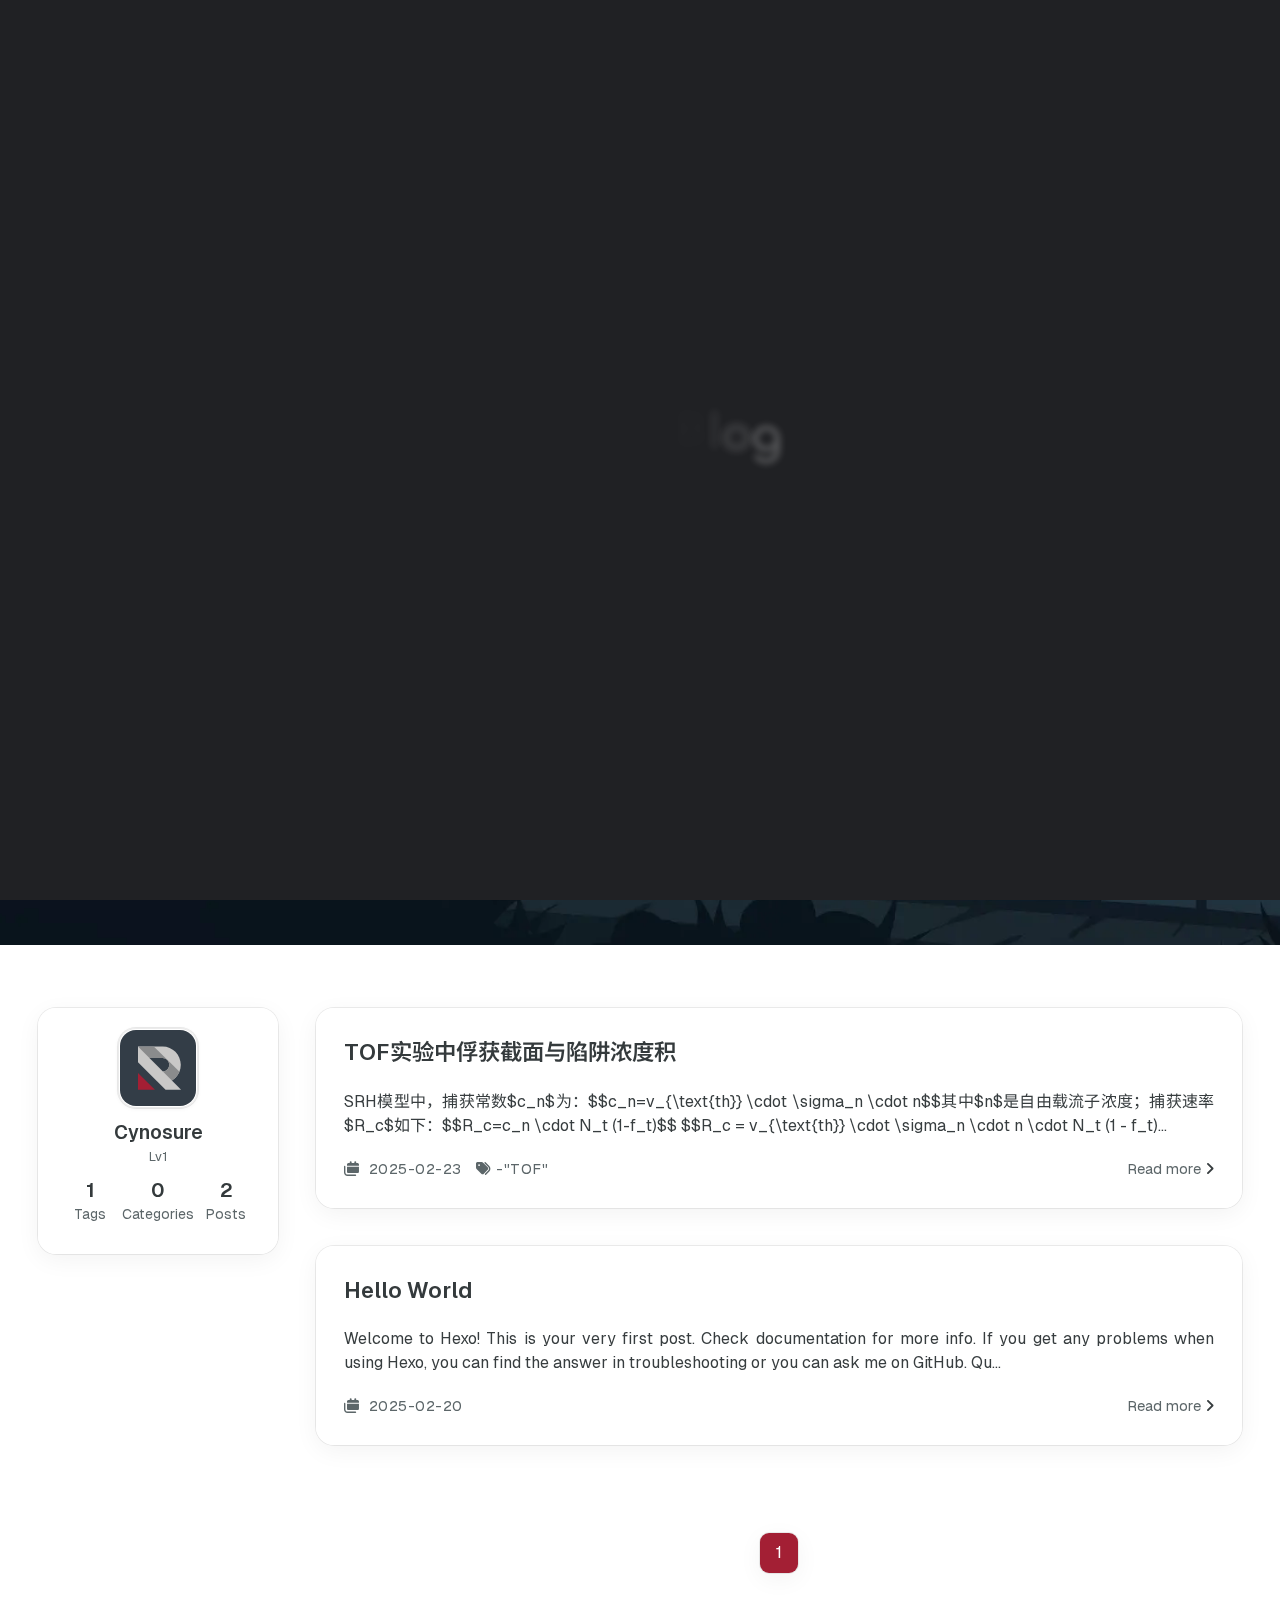
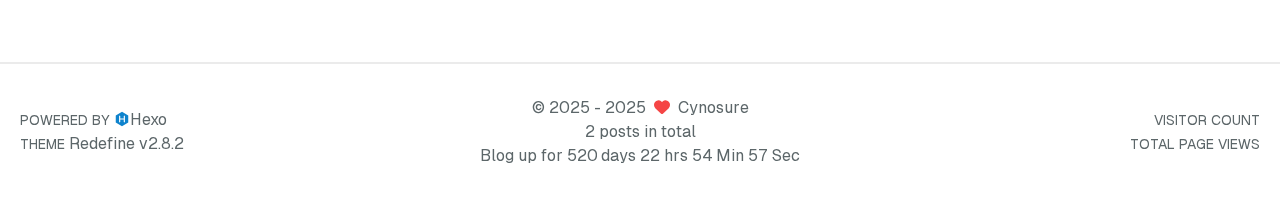
==== commit cd402892: "Site updated: 2025-02-24 00:46:58" ====
--- a/index.html
+++ b/index.html
@@ -69,4 +69,15 @@
             setTimeout(function () {
                 preloader.style.display = 'none';
             }, 200);
-        }</script></div><main class="page-container" id="swup"><style>.home-banner-container{background:0 0!important}.home-article-item,.right-bottom-tools,.sidebar-content,.sidebar-links,.sidebar-links .links:hover,a.extend,a.page-number,footer.footer{background-color:var(--background-color-transparent-80)!important}.right-bottom-tools:hover,a.extend:hover,a.page-number:hover{background-color:var(--primary-color)!important}.home-article-sticky-label,.site-info{background-color:var(--background-color-transparent-15)!important}.home-article-sticky-label{backdrop-filter:none!important}</style><div class="home-banner-background transition-fade fixed top-0 left-0 w-screen h-screen scale-125 sm:scale-110 box-border will-change-transform bg-cover"><img src="/images/wallhaven-wqery6-light.webp" alt="home-banner-background" class="w-full h-full object-cover dark:hidden"> <img src="/images/wallhaven-wqery6-dark.webp" alt="home-banner-background" class="w-full h-full object-cover hidden dark:block"></div><div class="home-banner-container flex justify-center items-center transition-fade relative"><div class="content mt-8 flex flex-col justify-center items-center transition-fade-down"><div class="description flex flex-col justify-center items-center w-screen font-medium text-center">欢迎来到Cyno的博客<p><i id="subtitle"></i></p></div></div><script>const scrollToMain=()=>{console.log("scroll");document.querySelector(".main-content-container").scrollIntoView({behavior:"smooth"})}</script></div><div class="main-content-container flex flex-col justify-between min-h-dvh"><div class="main-content-header"><header class="navbar-container px-6 md:px-12"><div class="navbar-content transition-navbar has-home-banner"><div class="left"><a class="logo-title" href="/"><h1>Cyno&#39;s Blog</h1></a></div><div class="right"><div class="desktop"><ul class="navbar-list"><li class="navbar-item"><a class="active" href="/"><i class="fa-regular fa-house fa-fw"></i> HOME</a></li></ul></div><div class="mobile"><div class="icon-item navbar-bar"><div class="navbar-bar-middle"></div></div></div></div></div><div class="navbar-drawer h-dvh w-full absolute top-0 left-0 bg-background-color flex flex-col justify-between"><ul class="drawer-navbar-list flex flex-col px-4 justify-center items-start"><li class="drawer-navbar-item text-base my-1.5 flex flex-col w-full"><a class="py-1.5 px-2 flex flex-row items-center justify-between gap-1 hover:!text-primary active:!text-primary text-2xl font-semibold group border-b border-border-color hover:border-primary w-full active" href="/"><span>HOME </span><i class="fa-regular fa-house fa-sm fa-fw"></i></a></li></ul><div class="statistics flex justify-around my-2.5"><a class="item tag-count-item flex flex-col justify-center items-center w-20" href="/tags"><div class="number text-2xl sm:text-xl text-second-text-color font-semibold">1</div><div class="label text-third-text-color text-sm">Tags</div></a><a class="item tag-count-item flex flex-col justify-center items-center w-20" href="/categories"><div class="number text-2xl sm:text-xl text-second-text-color font-semibold">0</div><div class="label text-third-text-color text-sm">Categories</div></a><a class="item tag-count-item flex flex-col justify-center items-center w-20" href="/archives"><div class="number text-2xl sm:text-xl text-second-text-color font-semibold">2</div><div class="label text-third-text-color text-sm">Posts</div></a></div></div><div class="window-mask"></div></header></div><div class="main-content-body transition-fade-up"><div class="home-sidebar-container"><div class="sticky-container sticky"><div class="sidebar-content"><div class="avatar flex justify-center"><img src="/images/redefine-avatar.svg"></div><div class="author flex flex-col justify-center my-2.5 mx-0"><div class="name">Cynosure</div><div class="label">Lv1</div></div><div class="statistics flex justify-around my-2.5"><a class="item tag-count-item flex flex-col justify-center items-center w-20" href="/tags"><div class="number text-2xl sm:text-xl text-second-text-color font-semibold">1</div><div class="label text-third-text-color text-sm">Tags</div></a><a class="item tag-count-item flex flex-col justify-center items-center w-20" href="/categories"><div class="number text-2xl sm:text-xl text-second-text-color font-semibold">0</div><div class="label text-third-text-color text-sm">Categories</div></a><a class="item tag-count-item flex flex-col justify-center items-center w-20" href="/archives"><div class="number text-2xl sm:text-xl text-second-text-color font-semibold">2</div><div class="label text-third-text-color text-sm">Posts</div></a></div></div></div></div><div class="main-content"><div class="home-content-container"><ul class="home-article-list"><li class="home-article-item"><div class="flex flex-col gap-5 px-7 pb-7 pt-7"><h3 class="home-article-title"><a href="/2025/02/23/ToF/">TOF实验中俘获截面与陷阱浓度积</a></h3><div class="home-article-content markdown-body"></div><div class="home-article-meta-info-container"><div class="home-article-meta-info"><span><i class="fa-solid fa-calendars"></i>&nbsp; <span class="home-article-date" data-date="Sun Feb 23 2025 21:38:25 GMT+0800">2025-02-23 </span></span><span class="home-article-tag"><i class="fa-solid fa-tags"></i>&nbsp;<ul><li><a href="/tags/TOF-%E4%BF%98%E8%8E%B7%E6%88%AA%E9%9D%A2/">-&#34;TOF&#34; -&#34;俘获截面&#34;</a>&nbsp;</li></ul></span></div><a href="/2025/02/23/ToF/">Read more<span class="seo-reader-text">TOF实验中俘获截面与陷阱浓度积</span>&nbsp;<i class="fa-solid fa-angle-right"></i></a></div></div></li><li class="home-article-item"><div class="flex flex-col gap-5 px-7 pb-7 pt-7"><h3 class="home-article-title"><a href="/2025/02/20/hello-world/">Hello World</a></h3><div class="home-article-content markdown-body">Welcome to Hexo! This is your very first post. Check documentation for more info. If you get any problems when using Hexo, you can find the answer in troubleshooting or you can ask me on GitHub. Qu...</div><div class="home-article-meta-info-container"><div class="home-article-meta-info"><span><i class="fa-solid fa-calendars"></i>&nbsp; <span class="home-article-date" data-date="Thu Feb 20 2025 19:06:19 GMT+0800">2025-02-20</span></span></div><a href="/2025/02/20/hello-world/">Read more<span class="seo-reader-text">Hello World</span>&nbsp;<i class="fa-solid fa-angle-right"></i></a></div></div></li></ul><div class="home-paginator px-7 py-5"><div class="paginator"><span class="page-number current">1</span></div></div></div></div></div><div class="main-content-footer"><footer class="footer mt-5 py-5 h-auto text-base text-third-text-color relative border-t-2 border-t-border-color"><div class="info-container py-3 text-center"><div class="text-center">&copy; <span>2025</span> - 2025&nbsp;&nbsp;<i class="fa-solid fa-heart fa-beat" style="--fa-animation-duration:0.5s;color:#f54545"></i>&nbsp;&nbsp;<a href="/">Cynosure</a><p class="post-count space-x-0.5"><span>2 posts in total</span></p></div><script data-swup-reload-script src="https://cn.vercount.one/js"></script><div class="relative text-center lg:absolute lg:right-[20px] lg:top-1/2 lg:-translate-y-1/2 lg:text-right"><span id="busuanzi_container_site_uv" class="lg:!block"><span class="text-sm">VISITOR COUNT</span> <span id="busuanzi_value_site_uv"></span> </span><span id="busuanzi_container_site_pv" class="lg:!block"><span class="text-sm">TOTAL PAGE VIEWS</span> <span id="busuanzi_value_site_pv"></span></span></div><div class="relative text-center lg:absolute lg:left-[20px] lg:top-1/2 lg:-translate-y-1/2 lg:text-left"><span class="lg:block text-sm">POWERED BY <?xml version="1.0" encoding="utf-8"?><!DOCTYPE svg PUBLIC "-//W3C//DTD SVG 1.1//EN" "http://www.w3.org/Graphics/SVG/1.1/DTD/svg11.dtd"><svg class="relative top-[2px] inline-block align-baseline" version="1.1" id="圖層_1" xmlns="http://www.w3.org/2000/svg" xmlns:xlink="http://www.w3.org/1999/xlink" x="0px" y="0px" width="1rem" height="1rem" viewBox="0 0 512 512" enable-background="new 0 0 512 512" xml:space="preserve"><path fill="#0E83CD" d="M256.4,25.8l-200,115.5L56,371.5l199.6,114.7l200-115.5l0.4-230.2L256.4,25.8z M349,354.6l-18.4,10.7l-18.6-11V275H200v79.6l-18.4,10.7l-18.6-11v-197l18.5-10.6l18.5,10.8V237h112v-79.6l18.5-10.6l18.5,10.8V354.6z"/></svg><a target="_blank" class="text-base" href="https://hexo.io">Hexo</a></span> <span class="text-sm lg:block">THEME&nbsp;<a class="text-base" target="_blank" href="https://github.com/EvanNotFound/hexo-theme-redefine">Redefine v2.8.2</a></span></div><div>Blog up for <span class="odometer" id="runtime_days"></span> days <span class="odometer" id="runtime_hours"></span> hrs <span class="odometer" id="runtime_minutes"></span> Min <span class="odometer" id="runtime_seconds"></span> Sec</div><script data-swup-reload-script>try{function odometer_init(){document.querySelectorAll(".odometer").forEach(e=>{new Odometer({el:e,format:"( ddd).dd",duration:200})})}odometer_init()}catch(e){}</script></div></footer></div></div><div class="right-side-tools-container"><div class="side-tools-container"><ul class="hidden-tools-list"><li class="right-bottom-tools tool-font-adjust-plus flex justify-center items-center"><i class="fa-regular fa-magnifying-glass-plus"></i></li><li class="right-bottom-tools tool-font-adjust-minus flex justify-center items-center"><i class="fa-regular fa-magnifying-glass-minus"></i></li><li class="right-bottom-tools tool-dark-light-toggle flex justify-center items-center"><i class="fa-regular fa-moon"></i></li><li class="right-bottom-tools tool-scroll-to-top flex justify-center items-center"><i class="fa-regular fa-arrow-up"></i></li><li class="right-bottom-tools tool-scroll-to-bottom flex justify-center items-center"><i class="fa-regular fa-arrow-down"></i></li></ul><ul class="visible-tools-list"><li class="right-bottom-tools toggle-tools-list flex justify-center items-center"><i class="fa-regular fa-cog fa-spin"></i></li></ul></div></div><div class="image-viewer-container"><img src=""></div></main><script src="/js/build/libs/Swup.min.js"></script><script src="/js/build/libs/SwupSlideTheme.min.js"></script><script src="/js/build/libs/SwupScriptsPlugin.min.js"></script><script src="/js/build/libs/SwupProgressPlugin.min.js"></script><script src="/js/build/libs/SwupScrollPlugin.min.js"></script><script src="/js/build/libs/SwupPreloadPlugin.min.js"></script><script>const swup=new Swup({plugins:[new SwupScriptsPlugin({optin:!0}),new SwupProgressPlugin,new SwupScrollPlugin({offset:80}),new SwupSlideTheme({mainElement:".main-content-body"}),new SwupPreloadPlugin],containers:["#swup"]})</script><script src="/js/build/tools/imageViewer.js" type="module"></script><script src="/js/build/utils.js" type="module"></script><script src="/js/build/main.js" type="module"></script><script src="/js/build/layouts/navbarShrink.js" type="module"></script><script src="/js/build/tools/scrollTopBottom.js" type="module"></script><script src="/js/build/tools/lightDarkSwitch.js" type="module"></script><script src="/js/build/layouts/categoryList.js" type="module"></script><script src="/js/build/tools/codeBlock.js" type="module"></script><script src="/js/build/layouts/lazyload.js" type="module"></script><script src="/js/build/tools/runtime.js"></script><script src="/js/build/libs/odometer.min.js"></script><link rel="stylesheet" href="/assets/odometer-theme-minimal.css"><script src="/js/build/libs/Typed.min.js"></script><script src="/js/build/plugins/typed.js" type="module"></script><script src="/js/build/tools/tocToggle.js" type="module" data-swup-reload-script=""></script><script src="/js/build/layouts/toc.js" type="module" data-swup-reload-script=""></script><script src="/js/build/plugins/tabs.js" type="module" data-swup-reload-script=""></script><script src="/js/build/libs/moment-with-locales.min.js" data-swup-reload-script=""></script><script src="/js/build/layouts/essays.js" type="module" data-swup-reload-script=""></script></body></html>+        }</script></div><main class="page-container" id="swup"><style>.home-banner-container{background:0 0!important}.home-article-item,.right-bottom-tools,.sidebar-content,.sidebar-links,.sidebar-links .links:hover,a.extend,a.page-number,footer.footer{background-color:var(--background-color-transparent-80)!important}.right-bottom-tools:hover,a.extend:hover,a.page-number:hover{background-color:var(--primary-color)!important}.home-article-sticky-label,.site-info{background-color:var(--background-color-transparent-15)!important}.home-article-sticky-label{backdrop-filter:none!important}</style><div class="home-banner-background transition-fade fixed top-0 left-0 w-screen h-screen scale-125 sm:scale-110 box-border will-change-transform bg-cover"><img src="/images/wallhaven-wqery6-light.webp" alt="home-banner-background" class="w-full h-full object-cover dark:hidden"> <img src="/images/wallhaven-wqery6-dark.webp" alt="home-banner-background" class="w-full h-full object-cover hidden dark:block"></div><div class="home-banner-container flex justify-center items-center transition-fade relative"><div class="content mt-8 flex flex-col justify-center items-center transition-fade-down"><div class="description flex flex-col justify-center items-center w-screen font-medium text-center">欢迎来到Cyno的博客<p><i id="subtitle"></i></p></div></div><script>const scrollToMain=()=>{console.log("scroll");document.querySelector(".main-content-container").scrollIntoView({behavior:"smooth"})}</script></div><div class="main-content-container flex flex-col justify-between min-h-dvh"><div class="main-content-header"><header class="navbar-container px-6 md:px-12"><div class="navbar-content transition-navbar has-home-banner"><div class="left"><a class="logo-title" href="/"><h1>Cyno&#39;s Blog</h1></a></div><div class="right"><div class="desktop"><ul class="navbar-list"><li class="navbar-item"><a class="active" href="/"><i class="fa-regular fa-house fa-fw"></i> HOME</a></li></ul></div><div class="mobile"><div class="icon-item navbar-bar"><div class="navbar-bar-middle"></div></div></div></div></div><div class="navbar-drawer h-dvh w-full absolute top-0 left-0 bg-background-color flex flex-col justify-between"><ul class="drawer-navbar-list flex flex-col px-4 justify-center items-start"><li class="drawer-navbar-item text-base my-1.5 flex flex-col w-full"><a class="py-1.5 px-2 flex flex-row items-center justify-between gap-1 hover:!text-primary active:!text-primary text-2xl font-semibold group border-b border-border-color hover:border-primary w-full active" href="/"><span>HOME </span><i class="fa-regular fa-house fa-sm fa-fw"></i></a></li></ul><div class="statistics flex justify-around my-2.5"><a class="item tag-count-item flex flex-col justify-center items-center w-20" href="/tags"><div class="number text-2xl sm:text-xl text-second-text-color font-semibold">1</div><div class="label text-third-text-color text-sm">Tags</div></a><a class="item tag-count-item flex flex-col justify-center items-center w-20" href="/categories"><div class="number text-2xl sm:text-xl text-second-text-color font-semibold">0</div><div class="label text-third-text-color text-sm">Categories</div></a><a class="item tag-count-item flex flex-col justify-center items-center w-20" href="/archives"><div class="number text-2xl sm:text-xl text-second-text-color font-semibold">2</div><div class="label text-third-text-color text-sm">Posts</div></a></div></div><div class="window-mask"></div></header></div><div class="main-content-body transition-fade-up"><div class="home-sidebar-container"><div class="sticky-container sticky"><div class="sidebar-content"><div class="avatar flex justify-center"><img src="/images/redefine-avatar.svg"></div><div class="author flex flex-col justify-center my-2.5 mx-0"><div class="name">Cynosure</div><div class="label">Lv1</div></div><div class="statistics flex justify-around my-2.5"><a class="item tag-count-item flex flex-col justify-center items-center w-20" href="/tags"><div class="number text-2xl sm:text-xl text-second-text-color font-semibold">1</div><div class="label text-third-text-color text-sm">Tags</div></a><a class="item tag-count-item flex flex-col justify-center items-center w-20" href="/categories"><div class="number text-2xl sm:text-xl text-second-text-color font-semibold">0</div><div class="label text-third-text-color text-sm">Categories</div></a><a class="item tag-count-item flex flex-col justify-center items-center w-20" href="/archives"><div class="number text-2xl sm:text-xl text-second-text-color font-semibold">2</div><div class="label text-third-text-color text-sm">Posts</div></a></div></div></div></div><div class="main-content"><div class="home-content-container"><ul class="home-article-list"><li class="home-article-item"><div class="flex flex-col gap-5 px-7 pb-7 pt-7"><h3 class="home-article-title"><a href="/2025/02/23/ToF/">TOF实验中俘获截面与陷阱浓度积</a></h3><div class="home-article-content markdown-body">SRH模型中，捕获常数$c_n$为：$$c_n&#x3D;v_{\text{th}} \cdot \sigma_n \cdot n$$其中$n$是自由载流子浓度；捕获速率$R_c$如下：$$R_c&#x3D;c_n \cdot N_t (1-f_t)$$ $$R_c &#x3D; v_{\text{th}} \cdot \sigma_n \cdot n \cdot N_t (1 - f_t)...</div><div class="home-article-meta-info-container"><div class="home-article-meta-info"><span><i class="fa-solid fa-calendars"></i>&nbsp; <span class="home-article-date" data-date="Sun Feb 23 2025 21:38:25 GMT+0800">2025-02-23 </span></span><span class="home-article-tag"><i class="fa-solid fa-tags"></i>&nbsp;<ul><li><a href="/tags/TOF/">-&#34;TOF&#34;</a>&nbsp;</li></ul></span></div><a href="/2025/02/23/ToF/">Read more<span class="seo-reader-text">TOF实验中俘获截面与陷阱浓度积</span>&nbsp;<i class="fa-solid fa-angle-right"></i></a></div></div></li><li class="home-article-item"><div class="flex flex-col gap-5 px-7 pb-7 pt-7"><h3 class="home-article-title"><a href="/2025/02/20/hello-world/">Hello World</a></h3><div class="home-article-content markdown-body">Welcome to Hexo! This is your very first post. Check documentation for more info. If you get any problems when using Hexo, you can find the answer in troubleshooting or you can ask me on GitHub. Qu...</div><div class="home-article-meta-info-container"><div class="home-article-meta-info"><span><i class="fa-solid fa-calendars"></i>&nbsp; <span class="home-article-date" data-date="Thu Feb 20 2025 19:06:19 GMT+0800">2025-02-20</span></span></div><a href="/2025/02/20/hello-world/">Read more<span class="seo-reader-text">Hello World</span>&nbsp;<i class="fa-solid fa-angle-right"></i></a></div></div></li></ul><div class="home-paginator px-7 py-5"><div class="paginator"><span class="page-number current">1</span></div></div></div></div></div><div class="main-content-footer"><footer class="footer mt-5 py-5 h-auto text-base text-third-text-color relative border-t-2 border-t-border-color"><div class="info-container py-3 text-center"><div class="text-center">&copy; <span>2025</span> - 2025&nbsp;&nbsp;<i class="fa-solid fa-heart fa-beat" style="--fa-animation-duration:0.5s;color:#f54545"></i>&nbsp;&nbsp;<a href="/">Cynosure</a><p class="post-count space-x-0.5"><span>2 posts in total</span></p></div><script data-swup-reload-script src="https://cn.vercount.one/js"></script><div class="relative text-center lg:absolute lg:right-[20px] lg:top-1/2 lg:-translate-y-1/2 lg:text-right"><span id="busuanzi_container_site_uv" class="lg:!block"><span class="text-sm">VISITOR COUNT</span> <span id="busuanzi_value_site_uv"></span> </span><span id="busuanzi_container_site_pv" class="lg:!block"><span class="text-sm">TOTAL PAGE VIEWS</span> <span id="busuanzi_value_site_pv"></span></span></div><div class="relative text-center lg:absolute lg:left-[20px] lg:top-1/2 lg:-translate-y-1/2 lg:text-left"><span class="lg:block text-sm">POWERED BY <?xml version="1.0" encoding="utf-8"?><!DOCTYPE svg PUBLIC "-//W3C//DTD SVG 1.1//EN" "http://www.w3.org/Graphics/SVG/1.1/DTD/svg11.dtd"><svg class="relative top-[2px] inline-block align-baseline" version="1.1" id="圖層_1" xmlns="http://www.w3.org/2000/svg" xmlns:xlink="http://www.w3.org/1999/xlink" x="0px" y="0px" width="1rem" height="1rem" viewBox="0 0 512 512" enable-background="new 0 0 512 512" xml:space="preserve"><path fill="#0E83CD" d="M256.4,25.8l-200,115.5L56,371.5l199.6,114.7l200-115.5l0.4-230.2L256.4,25.8z M349,354.6l-18.4,10.7l-18.6-11V275H200v79.6l-18.4,10.7l-18.6-11v-197l18.5-10.6l18.5,10.8V237h112v-79.6l18.5-10.6l18.5,10.8V354.6z"/></svg><a target="_blank" class="text-base" href="https://hexo.io">Hexo</a></span> <span class="text-sm lg:block">THEME&nbsp;<a class="text-base" target="_blank" href="https://github.com/EvanNotFound/hexo-theme-redefine">Redefine v2.8.2</a></span></div><div>Blog up for <span class="odometer" id="runtime_days"></span> days <span class="odometer" id="runtime_hours"></span> hrs <span class="odometer" id="runtime_minutes"></span> Min <span class="odometer" id="runtime_seconds"></span> Sec</div><script data-swup-reload-script>try{function odometer_init(){document.querySelectorAll(".odometer").forEach(e=>{new Odometer({el:e,format:"( ddd).dd",duration:200})})}odometer_init()}catch(e){}</script></div></footer></div></div><div class="right-side-tools-container"><div class="side-tools-container"><ul class="hidden-tools-list"><li class="right-bottom-tools tool-font-adjust-plus flex justify-center items-center"><i class="fa-regular fa-magnifying-glass-plus"></i></li><li class="right-bottom-tools tool-font-adjust-minus flex justify-center items-center"><i class="fa-regular fa-magnifying-glass-minus"></i></li><li class="right-bottom-tools tool-dark-light-toggle flex justify-center items-center"><i class="fa-regular fa-moon"></i></li><li class="right-bottom-tools tool-scroll-to-top flex justify-center items-center"><i class="fa-regular fa-arrow-up"></i></li><li class="right-bottom-tools tool-scroll-to-bottom flex justify-center items-center"><i class="fa-regular fa-arrow-down"></i></li></ul><ul class="visible-tools-list"><li class="right-bottom-tools toggle-tools-list flex justify-center items-center"><i class="fa-regular fa-cog fa-spin"></i></li></ul></div></div><div class="image-viewer-container"><img src=""></div></main><script src="/js/build/libs/Swup.min.js"></script><script src="/js/build/libs/SwupSlideTheme.min.js"></script><script src="/js/build/libs/SwupScriptsPlugin.min.js"></script><script src="/js/build/libs/SwupProgressPlugin.min.js"></script><script src="/js/build/libs/SwupScrollPlugin.min.js"></script><script src="/js/build/libs/SwupPreloadPlugin.min.js"></script><script>const swup=new Swup({plugins:[new SwupScriptsPlugin({optin:!0}),new SwupProgressPlugin,new SwupScrollPlugin({offset:80}),new SwupSlideTheme({mainElement:".main-content-body"}),new SwupPreloadPlugin],containers:["#swup"]})</script><script src="/js/build/tools/imageViewer.js" type="module"></script><script src="/js/build/utils.js" type="module"></script><script src="/js/build/main.js" type="module"></script><script src="/js/build/layouts/navbarShrink.js" type="module"></script><script src="/js/build/tools/scrollTopBottom.js" type="module"></script><script src="/js/build/tools/lightDarkSwitch.js" type="module"></script><script src="/js/build/layouts/categoryList.js" type="module"></script><script src="/js/build/tools/codeBlock.js" type="module"></script><script src="/js/build/layouts/lazyload.js" type="module"></script><script src="/js/build/tools/runtime.js"></script><script src="/js/build/libs/odometer.min.js"></script><link rel="stylesheet" href="/assets/odometer-theme-minimal.css"><script src="/js/build/libs/Typed.min.js"></script><script src="/js/build/plugins/typed.js" type="module"></script><script src="/js/build/tools/tocToggle.js" type="module" data-swup-reload-script=""></script><script src="/js/build/layouts/toc.js" type="module" data-swup-reload-script=""></script><script src="/js/build/plugins/tabs.js" type="module" data-swup-reload-script=""></script><script src="/js/build/libs/moment-with-locales.min.js" data-swup-reload-script=""></script><script src="/js/build/layouts/essays.js" type="module" data-swup-reload-script=""></script><script type="text/x-mathjax-config">MathJax.Hub.Config({
+        tex2jax: {
+            inlineMath: [ ["$","$"], ["\\(","\\)"] ],
+            skipTags: ['script', 'noscript', 'style', 'textarea', 'pre', 'code'],
+            processEscapes: true
+        }
+    });
+    MathJax.Hub.Queue(function() {
+        var all = MathJax.Hub.getAllJax();
+        for (var i = 0; i < all.length; ++i)
+            all[i].SourceElement().parentNode.className += ' has-jax';
+    });</script><script src="http://cdn.mathjax.org/mathjax/latest/MathJax.js?config=TeX-AMS-MML_HTMLorMML"></script></body></html>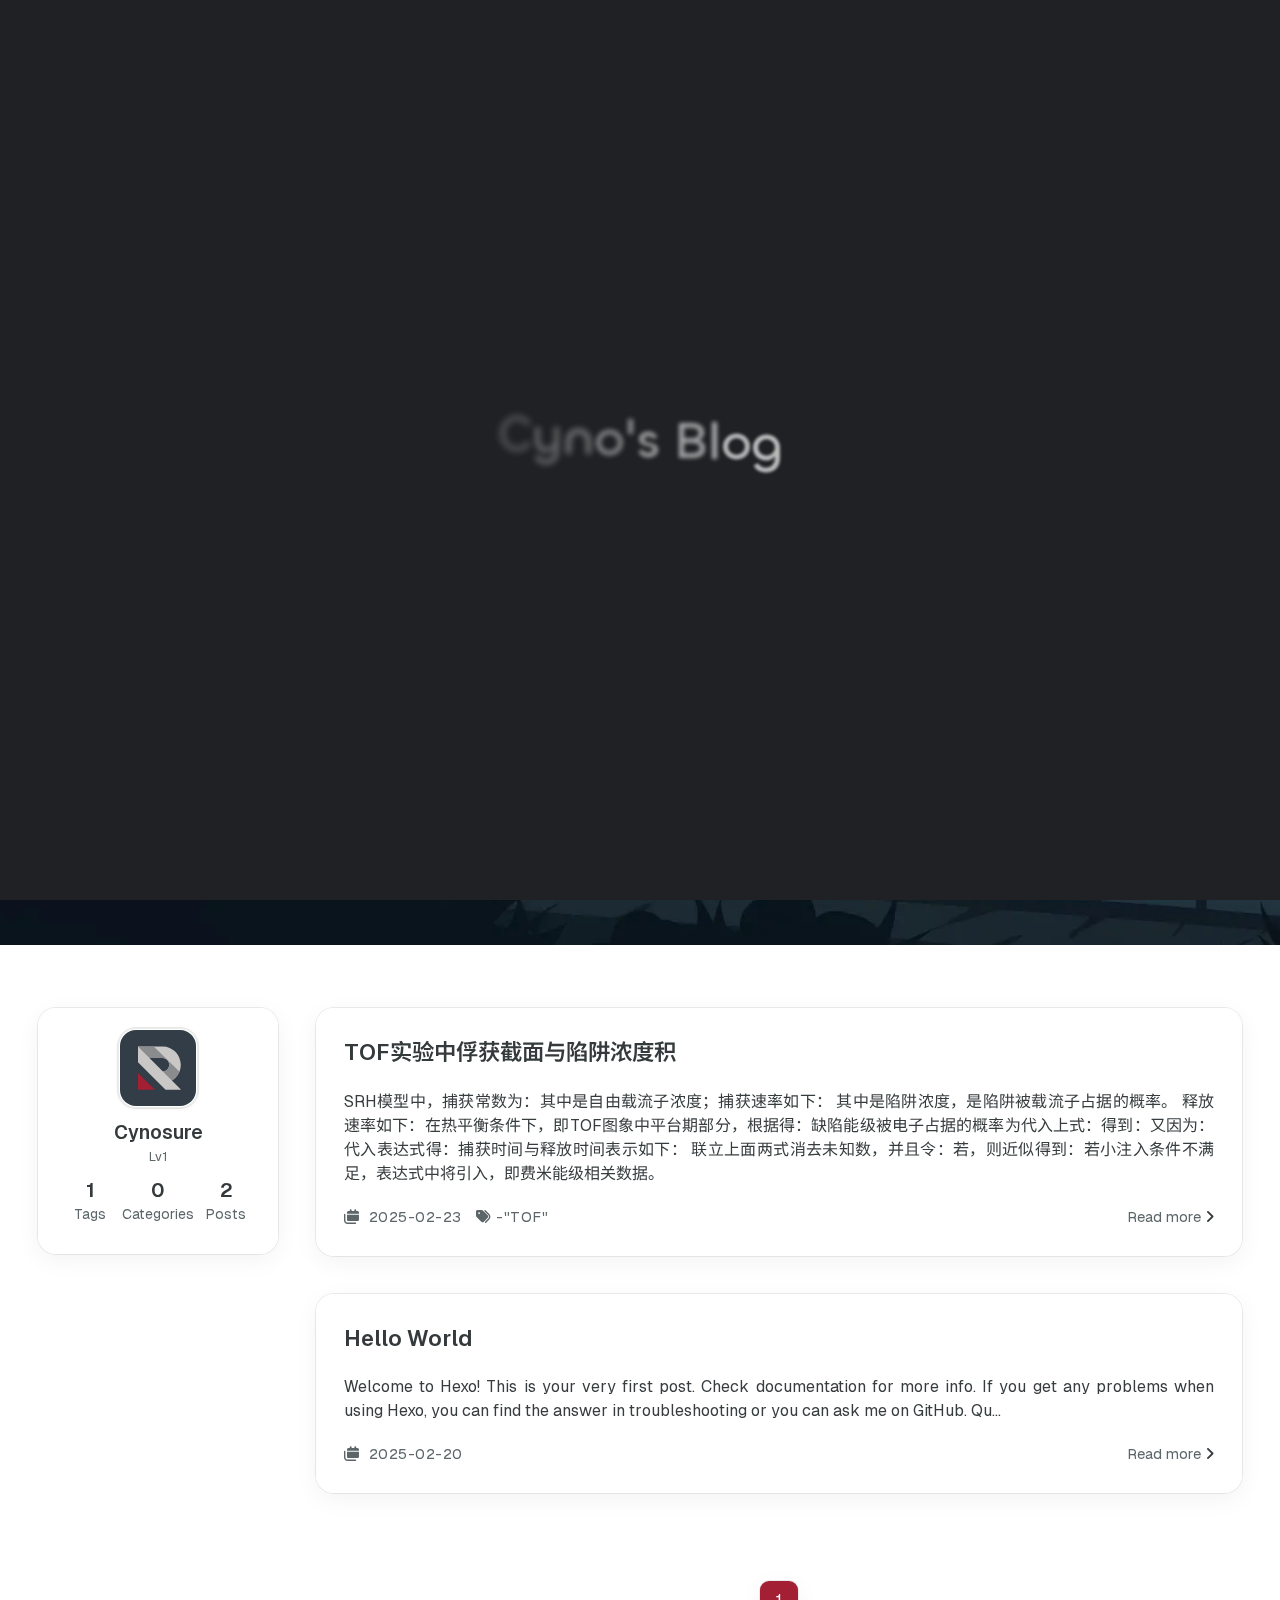
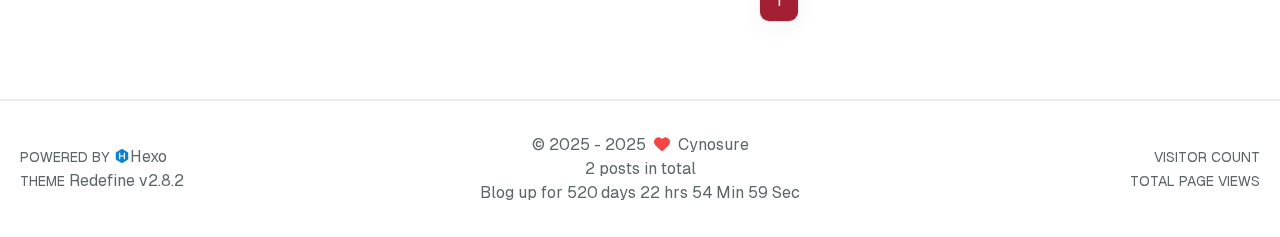
==== commit 56f52c5b: "Site updated: 2025-02-24 00:52:41" ====
--- a/index.html
+++ b/index.html
@@ -1,4 +1,116 @@
-<!DOCTYPE html><html lang="en"><head><meta charset="utf-8"><meta name="viewport" content="width=device-width,initial-scale=1"><meta name="keywords" content="Hexo Theme Redefine"><meta name="author" content="Cynosure"><link rel="preconnect" href="https://fonts.googleapis.com"><link rel="preconnect" href="https://fonts.gstatic.com" crossorigin><link rel="canonical" href="http://example.com/"><meta name="robots" content="index,follow"><meta name="googlebot" content="index,follow"><meta name="revisit-after" content="1 days"><meta name="description" content="Hexo Theme Redefine, Redefine Your Hexo Journey."><meta property="og:type" content="website"><meta property="og:title" content="Hexo"><meta property="og:url" content="http://example.com/index.html"><meta property="og:site_name" content="Hexo"><meta property="og:description" content="Hexo Theme Redefine, Redefine Your Hexo Journey."><meta property="og:locale" content="en_US"><meta property="og:image" content="http://example.com/images/redefine-og.webp"><meta property="article:author" content="John Doe"><meta name="twitter:card" content="summary"><meta name="twitter:image" content="http://example.com/images/redefine-og.webp"><link rel="icon" type="image/png" href="/images/redefine-favicon.svg" sizes="192x192"><link rel="apple-touch-icon" sizes="180x180" href="/images/redefine-favicon.svg"><meta name="theme-color" content="#A31F34"><link rel="shortcut icon" href="/images/redefine-favicon.svg"><title>Cyno&#39;s Blog - Just simple blog.</title><link rel="stylesheet" href="/fonts/Chillax/chillax.css"><link rel="stylesheet" href="/css/style.css"><link rel="stylesheet" href="/css/build/tailwind.css"><link rel="stylesheet" href="/fonts/GeistMono/geist-mono.css"><link rel="stylesheet" href="/fonts/Geist/geist.css"><link href="https://fonts.googleapis.com/css2?family=Noto+Sans+SC:wght@400;500;700&display=swap" rel="stylesheet"><script src="/js/build/libs/anime.min.js"></script><script id="hexo-configurations">window.config={hostname:"example.com",root:"/",language:"en",path:"search.xml"},window.theme={articles:{style:{font_size:"16px",line_height:1.5,image_border_radius:"14px",image_alignment:"center",image_caption:!1,link_icon:!0,delete_mask:!1,title_alignment:"left",headings_top_spacing:{h1:"3.2rem",h2:"2.4rem",h3:"1.9rem",h4:"1.6rem",h5:"1.4rem",h6:"1.3rem"}},word_count:{enable:!0,count:!0,min2read:!0},author_label:{enable:!0,auto:!1,list:[]},code_block:{copy:!0,style:"mac",highlight_theme:{light:"github",dark:"vs2015"},font:{enable:!1,family:null,url:null}},toc:{enable:!0,max_depth:3,number:!1,expand:!0,init_open:!0},copyright:{enable:!0,default:"cc_by_nc_sa"},lazyload:!0,pangu_js:!1,recommendation:{enable:!1,title:"推荐阅读",limit:3,mobile_limit:2,placeholder:"/images/wallhaven-wqery6-light.webp",skip_dirs:[]}},colors:{primary:"#A31F34",secondary:null,default_mode:"light"},global:{fonts:{chinese:{enable:!0,family:"Noto Sans SC",url:"https://fonts.googleapis.com/css2?family=Noto+Sans+SC:wght@400;500;700&display=swap"},english:{enable:!1,family:"Farsan",url:"https://fonts.googleapis.com/css2?family=Farsan&display=swap"},title:{enable:!1,family:null,url:null}},content_max_width:"1000px",sidebar_width:"210px",hover:{shadow:!0,scale:!0},scroll_progress:{bar:!0,percentage:!1},website_counter:{url:"https://cn.vercount.one/js",enable:!0,site_pv:!0,site_uv:!0,post_pv:!0},single_page:!0,preloader:{enable:!0,custom_message:null},open_graph:{enable:!0,image:"/images/redefine-og.webp",description:"Hexo Theme Redefine, Redefine Your Hexo Journey."},google_analytics:{enable:!1,id:null}},home_banner:{enable:!0,style:"fixed",image:{light:"/images/wallhaven-wqery6-light.webp",dark:"/images/wallhaven-wqery6-dark.webp"},title:"欢迎来到Cyno的博客",subtitle:{text:["hello, world!","被你发现啦！这是一个bug"],hitokoto:{enable:!0,show_author:!1,api:"https://v1.hitokoto.cn?c=k&c=i"},typing_speed:100,backing_speed:80,starting_delay:500,backing_delay:1500,loop:!1,smart_backspace:!0},text_color:{light:"#fff",dark:"#d1d1b6"},text_style:{title_size:"2.8rem",subtitle_size:"1.5rem",line_height:1.2},custom_font:{enable:!1,family:null,url:null},social_links:{enable:!1,style:"default",links:{github:null,instagram:null,zhihu:null,twitter:null,email:null},qrs:{weixin:null}}},plugins:{feed:{enable:!1},aplayer:{enable:!1,type:"fixed",audios:[{name:null,artist:null,url:null,cover:null,lrc:null}]},mermaid:{enable:!1,version:"11.4.1"}},version:"2.8.2",navbar:{auto_hide:!0,color:{left:"#f78736",right:"#367df7",transparency:35},width:{home:"1200px",pages:"1000px"},links:{Home:{path:"/",icon:"fa-regular fa-house"}},search:{enable:!1,preload:!0}},page_templates:{friends_column:2,tags_style:"blur"},home:{sidebar:{enable:!0,position:"left",first_item:"menu",announcement:null,show_on_mobile:!0,links:null},article_date_format:"auto",excerpt_length:200,categories:{enable:!0,limit:3},tags:{enable:!0,limit:3}},footerStart:"2025/2/20 21:00:00"},window.lang_ago={second:"%s seconds ago",minute:"%s minutes ago",hour:"%s hours ago",day:"%s days ago",week:"%s weeks ago",month:"%s months ago",year:"%s years ago"},window.data={masonry:!1}</script><link rel="stylesheet" href="/fontawesome/fontawesome.min.css"><link rel="stylesheet" href="/fontawesome/brands.min.css"><link rel="stylesheet" href="/fontawesome/solid.min.css"><link rel="stylesheet" href="/fontawesome/regular.min.css"><link rel="stylesheet" href="https://cdn.jsdelivr.net/npm/katex@0.12.0/dist/katex.min.css"><link rel="stylesheet" href="https://cdn.jsdelivr.net/npm/hexo-math@4.0.0/dist/style.css"><meta name="generator" content="Hexo 7.3.0"></head><body><div class="progress-bar-container"><span class="scroll-progress-bar"></span> <span class="pjax-progress-bar"></span></div><style>:root{--preloader-background-color:#fff;--preloader-text-color:#000}@media (prefers-color-scheme:dark){:root{--preloader-background-color:#202124;--preloader-text-color:#fff}}@media (prefers-color-scheme:light){:root{--preloader-background-color:#fff;--preloader-text-color:#000}}@media (max-width:600px){.ml13{font-size:2.6rem!important}}.preloader{display:flex;flex-direction:column;gap:1rem;align-items:center;justify-content:center;position:fixed;padding:12px;top:0;right:0;bottom:0;left:0;width:100vw;height:100vh;background-color:var(--preloader-background-color);z-index:1100;transition:opacity .2s ease-in-out}.ml13{font-size:3.2rem;color:var(--preloader-text-color);letter-spacing:-1px;font-weight:500;font-family:Chillax-Variable,sans-serif;text-align:center}.ml13 .word{display:inline-flex;flex-wrap:wrap;white-space:nowrap}.ml13 .letter{display:inline-block;line-height:1em}</style><div class="preloader"><h2 class="ml13">Cyno&#39;s Blog</h2><script>var textWrapper = document.querySelector('.ml13');
+<!DOCTYPE html><html lang="en"><head><meta charset="utf-8"><meta name="viewport" content="width=device-width,initial-scale=1"><meta name="keywords" content="Hexo Theme Redefine"><meta name="author" content="Cynosure"><link rel="preconnect" href="https://fonts.googleapis.com"><link rel="preconnect" href="https://fonts.gstatic.com" crossorigin><link rel="canonical" href="http://example.com/"><meta name="robots" content="index,follow"><meta name="googlebot" content="index,follow"><meta name="revisit-after" content="1 days"><meta name="description" content="Hexo Theme Redefine, Redefine Your Hexo Journey."><meta property="og:type" content="website"><meta property="og:title" content="Hexo"><meta property="og:url" content="http://example.com/index.html"><meta property="og:site_name" content="Hexo"><meta property="og:description" content="Hexo Theme Redefine, Redefine Your Hexo Journey."><meta property="og:locale" content="en_US"><meta property="og:image" content="http://example.com/images/redefine-og.webp"><meta property="article:author" content="John Doe"><meta name="twitter:card" content="summary"><meta name="twitter:image" content="http://example.com/images/redefine-og.webp"><link rel="icon" type="image/png" href="/images/redefine-favicon.svg" sizes="192x192"><link rel="apple-touch-icon" sizes="180x180" href="/images/redefine-favicon.svg"><meta name="theme-color" content="#A31F34"><link rel="shortcut icon" href="/images/redefine-favicon.svg"><title>Cyno&#39;s Blog - Just simple blog.</title><link rel="stylesheet" href="/fonts/Chillax/chillax.css"><link rel="stylesheet" href="/css/style.css"><link rel="stylesheet" href="/css/build/tailwind.css"><link rel="stylesheet" href="/fonts/GeistMono/geist-mono.css"><link rel="stylesheet" href="/fonts/Geist/geist.css"><link href="https://fonts.googleapis.com/css2?family=Noto+Sans+SC:wght@400;500;700&display=swap" rel="stylesheet"><script src="/js/build/libs/anime.min.js"></script><script id="hexo-configurations">window.config={hostname:"example.com",root:"/",language:"en",path:"search.xml"},window.theme={articles:{style:{font_size:"16px",line_height:1.5,image_border_radius:"14px",image_alignment:"center",image_caption:!1,link_icon:!0,delete_mask:!1,title_alignment:"left",headings_top_spacing:{h1:"3.2rem",h2:"2.4rem",h3:"1.9rem",h4:"1.6rem",h5:"1.4rem",h6:"1.3rem"}},word_count:{enable:!0,count:!0,min2read:!0},author_label:{enable:!0,auto:!1,list:[]},code_block:{copy:!0,style:"mac",highlight_theme:{light:"github",dark:"vs2015"},font:{enable:!1,family:null,url:null}},toc:{enable:!0,max_depth:3,number:!1,expand:!0,init_open:!0},copyright:{enable:!0,default:"cc_by_nc_sa"},lazyload:!0,pangu_js:!1,recommendation:{enable:!1,title:"推荐阅读",limit:3,mobile_limit:2,placeholder:"/images/wallhaven-wqery6-light.webp",skip_dirs:[]}},colors:{primary:"#A31F34",secondary:null,default_mode:"light"},global:{fonts:{chinese:{enable:!0,family:"Noto Sans SC",url:"https://fonts.googleapis.com/css2?family=Noto+Sans+SC:wght@400;500;700&display=swap"},english:{enable:!1,family:"Farsan",url:"https://fonts.googleapis.com/css2?family=Farsan&display=swap"},title:{enable:!1,family:null,url:null}},content_max_width:"1000px",sidebar_width:"210px",hover:{shadow:!0,scale:!0},scroll_progress:{bar:!0,percentage:!1},website_counter:{url:"https://cn.vercount.one/js",enable:!0,site_pv:!0,site_uv:!0,post_pv:!0},single_page:!0,preloader:{enable:!0,custom_message:null},open_graph:{enable:!0,image:"/images/redefine-og.webp",description:"Hexo Theme Redefine, Redefine Your Hexo Journey."},google_analytics:{enable:!1,id:null}},home_banner:{enable:!0,style:"fixed",image:{light:"/images/wallhaven-wqery6-light.webp",dark:"/images/wallhaven-wqery6-dark.webp"},title:"欢迎来到Cyno的博客",subtitle:{text:["hello, world!","被你发现啦！这是一个bug"],hitokoto:{enable:!0,show_author:!1,api:"https://v1.hitokoto.cn?c=k&c=i"},typing_speed:100,backing_speed:80,starting_delay:500,backing_delay:1500,loop:!1,smart_backspace:!0},text_color:{light:"#fff",dark:"#d1d1b6"},text_style:{title_size:"2.8rem",subtitle_size:"1.5rem",line_height:1.2},custom_font:{enable:!1,family:null,url:null},social_links:{enable:!1,style:"default",links:{github:null,instagram:null,zhihu:null,twitter:null,email:null},qrs:{weixin:null}}},plugins:{feed:{enable:!1},aplayer:{enable:!1,type:"fixed",audios:[{name:null,artist:null,url:null,cover:null,lrc:null}]},mermaid:{enable:!1,version:"11.4.1"}},version:"2.8.2",navbar:{auto_hide:!0,color:{left:"#f78736",right:"#367df7",transparency:35},width:{home:"1200px",pages:"1000px"},links:{Home:{path:"/",icon:"fa-regular fa-house"}},search:{enable:!1,preload:!0}},page_templates:{friends_column:2,tags_style:"blur"},home:{sidebar:{enable:!0,position:"left",first_item:"menu",announcement:null,show_on_mobile:!0,links:null},article_date_format:"auto",excerpt_length:200,categories:{enable:!0,limit:3},tags:{enable:!0,limit:3}},footerStart:"2025/2/20 21:00:00"},window.lang_ago={second:"%s seconds ago",minute:"%s minutes ago",hour:"%s hours ago",day:"%s days ago",week:"%s weeks ago",month:"%s months ago",year:"%s years ago"},window.data={masonry:!1}</script><link rel="stylesheet" href="/fontawesome/fontawesome.min.css"><link rel="stylesheet" href="/fontawesome/brands.min.css"><link rel="stylesheet" href="/fontawesome/solid.min.css"><link rel="stylesheet" href="/fontawesome/regular.min.css"><link rel="stylesheet" href="https://cdn.jsdelivr.net/npm/katex@0.12.0/dist/katex.min.css"><link rel="stylesheet" href="https://cdn.jsdelivr.net/npm/hexo-math@4.0.0/dist/style.css"><meta name="generator" content="Hexo 7.3.0"><style>mjx-container[jax="SVG"] {
+  direction: ltr;
+}
+
+mjx-container[jax="SVG"] > svg {
+  overflow: visible;
+}
+
+mjx-container[jax="SVG"][display="true"] {
+  display: block;
+  text-align: center;
+  margin: 1em 0;
+}
+
+mjx-container[jax="SVG"][justify="left"] {
+  text-align: left;
+}
+
+mjx-container[jax="SVG"][justify="right"] {
+  text-align: right;
+}
+
+g[data-mml-node="merror"] > g {
+  fill: red;
+  stroke: red;
+}
+
+g[data-mml-node="merror"] > rect[data-background] {
+  fill: yellow;
+  stroke: none;
+}
+
+g[data-mml-node="mtable"] > line[data-line] {
+  stroke-width: 70px;
+  fill: none;
+}
+
+g[data-mml-node="mtable"] > rect[data-frame] {
+  stroke-width: 70px;
+  fill: none;
+}
+
+g[data-mml-node="mtable"] > .mjx-dashed {
+  stroke-dasharray: 140;
+}
+
+g[data-mml-node="mtable"] > .mjx-dotted {
+  stroke-linecap: round;
+  stroke-dasharray: 0,140;
+}
+
+g[data-mml-node="mtable"] > svg {
+  overflow: visible;
+}
+
+[jax="SVG"] mjx-tool {
+  display: inline-block;
+  position: relative;
+  width: 0;
+  height: 0;
+}
+
+[jax="SVG"] mjx-tool > mjx-tip {
+  position: absolute;
+  top: 0;
+  left: 0;
+}
+
+mjx-tool > mjx-tip {
+  display: inline-block;
+  padding: .2em;
+  border: 1px solid #888;
+  font-size: 70%;
+  background-color: #F8F8F8;
+  color: black;
+  box-shadow: 2px 2px 5px #AAAAAA;
+}
+
+g[data-mml-node="maction"][data-toggle] {
+  cursor: pointer;
+}
+
+mjx-status {
+  display: block;
+  position: fixed;
+  left: 1em;
+  bottom: 1em;
+  min-width: 25%;
+  padding: .2em .4em;
+  border: 1px solid #888;
+  font-size: 90%;
+  background-color: #F8F8F8;
+  color: black;
+}
+
+foreignObject[data-mjx-xml] {
+  font-family: initial;
+  line-height: normal;
+  overflow: visible;
+}
+
+.MathJax path {
+  stroke-width: 3;
+}
+
+mjx-container[display="true"] {
+  overflow: auto hidden;
+}
+
+mjx-container[display="true"] + br {
+  display: none;
+}
+</style></head><body><div class="progress-bar-container"><span class="scroll-progress-bar"></span> <span class="pjax-progress-bar"></span></div><style>:root{--preloader-background-color:#fff;--preloader-text-color:#000}@media (prefers-color-scheme:dark){:root{--preloader-background-color:#202124;--preloader-text-color:#fff}}@media (prefers-color-scheme:light){:root{--preloader-background-color:#fff;--preloader-text-color:#000}}@media (max-width:600px){.ml13{font-size:2.6rem!important}}.preloader{display:flex;flex-direction:column;gap:1rem;align-items:center;justify-content:center;position:fixed;padding:12px;top:0;right:0;bottom:0;left:0;width:100vw;height:100vh;background-color:var(--preloader-background-color);z-index:1100;transition:opacity .2s ease-in-out}.ml13{font-size:3.2rem;color:var(--preloader-text-color);letter-spacing:-1px;font-weight:500;font-family:Chillax-Variable,sans-serif;text-align:center}.ml13 .word{display:inline-flex;flex-wrap:wrap;white-space:nowrap}.ml13 .letter{display:inline-block;line-height:1em}</style><div class="preloader"><h2 class="ml13">Cyno&#39;s Blog</h2><script>var textWrapper = document.querySelector('.ml13');
         // Split text into words
         var words = textWrapper.textContent.trim().split(' ');
 
@@ -69,15 +181,4 @@
             setTimeout(function () {
                 preloader.style.display = 'none';
             }, 200);
-        }</script></div><main class="page-container" id="swup"><style>.home-banner-container{background:0 0!important}.home-article-item,.right-bottom-tools,.sidebar-content,.sidebar-links,.sidebar-links .links:hover,a.extend,a.page-number,footer.footer{background-color:var(--background-color-transparent-80)!important}.right-bottom-tools:hover,a.extend:hover,a.page-number:hover{background-color:var(--primary-color)!important}.home-article-sticky-label,.site-info{background-color:var(--background-color-transparent-15)!important}.home-article-sticky-label{backdrop-filter:none!important}</style><div class="home-banner-background transition-fade fixed top-0 left-0 w-screen h-screen scale-125 sm:scale-110 box-border will-change-transform bg-cover"><img src="/images/wallhaven-wqery6-light.webp" alt="home-banner-background" class="w-full h-full object-cover dark:hidden"> <img src="/images/wallhaven-wqery6-dark.webp" alt="home-banner-background" class="w-full h-full object-cover hidden dark:block"></div><div class="home-banner-container flex justify-center items-center transition-fade relative"><div class="content mt-8 flex flex-col justify-center items-center transition-fade-down"><div class="description flex flex-col justify-center items-center w-screen font-medium text-center">欢迎来到Cyno的博客<p><i id="subtitle"></i></p></div></div><script>const scrollToMain=()=>{console.log("scroll");document.querySelector(".main-content-container").scrollIntoView({behavior:"smooth"})}</script></div><div class="main-content-container flex flex-col justify-between min-h-dvh"><div class="main-content-header"><header class="navbar-container px-6 md:px-12"><div class="navbar-content transition-navbar has-home-banner"><div class="left"><a class="logo-title" href="/"><h1>Cyno&#39;s Blog</h1></a></div><div class="right"><div class="desktop"><ul class="navbar-list"><li class="navbar-item"><a class="active" href="/"><i class="fa-regular fa-house fa-fw"></i> HOME</a></li></ul></div><div class="mobile"><div class="icon-item navbar-bar"><div class="navbar-bar-middle"></div></div></div></div></div><div class="navbar-drawer h-dvh w-full absolute top-0 left-0 bg-background-color flex flex-col justify-between"><ul class="drawer-navbar-list flex flex-col px-4 justify-center items-start"><li class="drawer-navbar-item text-base my-1.5 flex flex-col w-full"><a class="py-1.5 px-2 flex flex-row items-center justify-between gap-1 hover:!text-primary active:!text-primary text-2xl font-semibold group border-b border-border-color hover:border-primary w-full active" href="/"><span>HOME </span><i class="fa-regular fa-house fa-sm fa-fw"></i></a></li></ul><div class="statistics flex justify-around my-2.5"><a class="item tag-count-item flex flex-col justify-center items-center w-20" href="/tags"><div class="number text-2xl sm:text-xl text-second-text-color font-semibold">1</div><div class="label text-third-text-color text-sm">Tags</div></a><a class="item tag-count-item flex flex-col justify-center items-center w-20" href="/categories"><div class="number text-2xl sm:text-xl text-second-text-color font-semibold">0</div><div class="label text-third-text-color text-sm">Categories</div></a><a class="item tag-count-item flex flex-col justify-center items-center w-20" href="/archives"><div class="number text-2xl sm:text-xl text-second-text-color font-semibold">2</div><div class="label text-third-text-color text-sm">Posts</div></a></div></div><div class="window-mask"></div></header></div><div class="main-content-body transition-fade-up"><div class="home-sidebar-container"><div class="sticky-container sticky"><div class="sidebar-content"><div class="avatar flex justify-center"><img src="/images/redefine-avatar.svg"></div><div class="author flex flex-col justify-center my-2.5 mx-0"><div class="name">Cynosure</div><div class="label">Lv1</div></div><div class="statistics flex justify-around my-2.5"><a class="item tag-count-item flex flex-col justify-center items-center w-20" href="/tags"><div class="number text-2xl sm:text-xl text-second-text-color font-semibold">1</div><div class="label text-third-text-color text-sm">Tags</div></a><a class="item tag-count-item flex flex-col justify-center items-center w-20" href="/categories"><div class="number text-2xl sm:text-xl text-second-text-color font-semibold">0</div><div class="label text-third-text-color text-sm">Categories</div></a><a class="item tag-count-item flex flex-col justify-center items-center w-20" href="/archives"><div class="number text-2xl sm:text-xl text-second-text-color font-semibold">2</div><div class="label text-third-text-color text-sm">Posts</div></a></div></div></div></div><div class="main-content"><div class="home-content-container"><ul class="home-article-list"><li class="home-article-item"><div class="flex flex-col gap-5 px-7 pb-7 pt-7"><h3 class="home-article-title"><a href="/2025/02/23/ToF/">TOF实验中俘获截面与陷阱浓度积</a></h3><div class="home-article-content markdown-body">SRH模型中，捕获常数$c_n$为：$$c_n&#x3D;v_{\text{th}} \cdot \sigma_n \cdot n$$其中$n$是自由载流子浓度；捕获速率$R_c$如下：$$R_c&#x3D;c_n \cdot N_t (1-f_t)$$ $$R_c &#x3D; v_{\text{th}} \cdot \sigma_n \cdot n \cdot N_t (1 - f_t)...</div><div class="home-article-meta-info-container"><div class="home-article-meta-info"><span><i class="fa-solid fa-calendars"></i>&nbsp; <span class="home-article-date" data-date="Sun Feb 23 2025 21:38:25 GMT+0800">2025-02-23 </span></span><span class="home-article-tag"><i class="fa-solid fa-tags"></i>&nbsp;<ul><li><a href="/tags/TOF/">-&#34;TOF&#34;</a>&nbsp;</li></ul></span></div><a href="/2025/02/23/ToF/">Read more<span class="seo-reader-text">TOF实验中俘获截面与陷阱浓度积</span>&nbsp;<i class="fa-solid fa-angle-right"></i></a></div></div></li><li class="home-article-item"><div class="flex flex-col gap-5 px-7 pb-7 pt-7"><h3 class="home-article-title"><a href="/2025/02/20/hello-world/">Hello World</a></h3><div class="home-article-content markdown-body">Welcome to Hexo! This is your very first post. Check documentation for more info. If you get any problems when using Hexo, you can find the answer in troubleshooting or you can ask me on GitHub. Qu...</div><div class="home-article-meta-info-container"><div class="home-article-meta-info"><span><i class="fa-solid fa-calendars"></i>&nbsp; <span class="home-article-date" data-date="Thu Feb 20 2025 19:06:19 GMT+0800">2025-02-20</span></span></div><a href="/2025/02/20/hello-world/">Read more<span class="seo-reader-text">Hello World</span>&nbsp;<i class="fa-solid fa-angle-right"></i></a></div></div></li></ul><div class="home-paginator px-7 py-5"><div class="paginator"><span class="page-number current">1</span></div></div></div></div></div><div class="main-content-footer"><footer class="footer mt-5 py-5 h-auto text-base text-third-text-color relative border-t-2 border-t-border-color"><div class="info-container py-3 text-center"><div class="text-center">&copy; <span>2025</span> - 2025&nbsp;&nbsp;<i class="fa-solid fa-heart fa-beat" style="--fa-animation-duration:0.5s;color:#f54545"></i>&nbsp;&nbsp;<a href="/">Cynosure</a><p class="post-count space-x-0.5"><span>2 posts in total</span></p></div><script data-swup-reload-script src="https://cn.vercount.one/js"></script><div class="relative text-center lg:absolute lg:right-[20px] lg:top-1/2 lg:-translate-y-1/2 lg:text-right"><span id="busuanzi_container_site_uv" class="lg:!block"><span class="text-sm">VISITOR COUNT</span> <span id="busuanzi_value_site_uv"></span> </span><span id="busuanzi_container_site_pv" class="lg:!block"><span class="text-sm">TOTAL PAGE VIEWS</span> <span id="busuanzi_value_site_pv"></span></span></div><div class="relative text-center lg:absolute lg:left-[20px] lg:top-1/2 lg:-translate-y-1/2 lg:text-left"><span class="lg:block text-sm">POWERED BY <?xml version="1.0" encoding="utf-8"?><!DOCTYPE svg PUBLIC "-//W3C//DTD SVG 1.1//EN" "http://www.w3.org/Graphics/SVG/1.1/DTD/svg11.dtd"><svg class="relative top-[2px] inline-block align-baseline" version="1.1" id="圖層_1" xmlns="http://www.w3.org/2000/svg" xmlns:xlink="http://www.w3.org/1999/xlink" x="0px" y="0px" width="1rem" height="1rem" viewBox="0 0 512 512" enable-background="new 0 0 512 512" xml:space="preserve"><path fill="#0E83CD" d="M256.4,25.8l-200,115.5L56,371.5l199.6,114.7l200-115.5l0.4-230.2L256.4,25.8z M349,354.6l-18.4,10.7l-18.6-11V275H200v79.6l-18.4,10.7l-18.6-11v-197l18.5-10.6l18.5,10.8V237h112v-79.6l18.5-10.6l18.5,10.8V354.6z"/></svg><a target="_blank" class="text-base" href="https://hexo.io">Hexo</a></span> <span class="text-sm lg:block">THEME&nbsp;<a class="text-base" target="_blank" href="https://github.com/EvanNotFound/hexo-theme-redefine">Redefine v2.8.2</a></span></div><div>Blog up for <span class="odometer" id="runtime_days"></span> days <span class="odometer" id="runtime_hours"></span> hrs <span class="odometer" id="runtime_minutes"></span> Min <span class="odometer" id="runtime_seconds"></span> Sec</div><script data-swup-reload-script>try{function odometer_init(){document.querySelectorAll(".odometer").forEach(e=>{new Odometer({el:e,format:"( ddd).dd",duration:200})})}odometer_init()}catch(e){}</script></div></footer></div></div><div class="right-side-tools-container"><div class="side-tools-container"><ul class="hidden-tools-list"><li class="right-bottom-tools tool-font-adjust-plus flex justify-center items-center"><i class="fa-regular fa-magnifying-glass-plus"></i></li><li class="right-bottom-tools tool-font-adjust-minus flex justify-center items-center"><i class="fa-regular fa-magnifying-glass-minus"></i></li><li class="right-bottom-tools tool-dark-light-toggle flex justify-center items-center"><i class="fa-regular fa-moon"></i></li><li class="right-bottom-tools tool-scroll-to-top flex justify-center items-center"><i class="fa-regular fa-arrow-up"></i></li><li class="right-bottom-tools tool-scroll-to-bottom flex justify-center items-center"><i class="fa-regular fa-arrow-down"></i></li></ul><ul class="visible-tools-list"><li class="right-bottom-tools toggle-tools-list flex justify-center items-center"><i class="fa-regular fa-cog fa-spin"></i></li></ul></div></div><div class="image-viewer-container"><img src=""></div></main><script src="/js/build/libs/Swup.min.js"></script><script src="/js/build/libs/SwupSlideTheme.min.js"></script><script src="/js/build/libs/SwupScriptsPlugin.min.js"></script><script src="/js/build/libs/SwupProgressPlugin.min.js"></script><script src="/js/build/libs/SwupScrollPlugin.min.js"></script><script src="/js/build/libs/SwupPreloadPlugin.min.js"></script><script>const swup=new Swup({plugins:[new SwupScriptsPlugin({optin:!0}),new SwupProgressPlugin,new SwupScrollPlugin({offset:80}),new SwupSlideTheme({mainElement:".main-content-body"}),new SwupPreloadPlugin],containers:["#swup"]})</script><script src="/js/build/tools/imageViewer.js" type="module"></script><script src="/js/build/utils.js" type="module"></script><script src="/js/build/main.js" type="module"></script><script src="/js/build/layouts/navbarShrink.js" type="module"></script><script src="/js/build/tools/scrollTopBottom.js" type="module"></script><script src="/js/build/tools/lightDarkSwitch.js" type="module"></script><script src="/js/build/layouts/categoryList.js" type="module"></script><script src="/js/build/tools/codeBlock.js" type="module"></script><script src="/js/build/layouts/lazyload.js" type="module"></script><script src="/js/build/tools/runtime.js"></script><script src="/js/build/libs/odometer.min.js"></script><link rel="stylesheet" href="/assets/odometer-theme-minimal.css"><script src="/js/build/libs/Typed.min.js"></script><script src="/js/build/plugins/typed.js" type="module"></script><script src="/js/build/tools/tocToggle.js" type="module" data-swup-reload-script=""></script><script src="/js/build/layouts/toc.js" type="module" data-swup-reload-script=""></script><script src="/js/build/plugins/tabs.js" type="module" data-swup-reload-script=""></script><script src="/js/build/libs/moment-with-locales.min.js" data-swup-reload-script=""></script><script src="/js/build/layouts/essays.js" type="module" data-swup-reload-script=""></script><script type="text/x-mathjax-config">MathJax.Hub.Config({
-        tex2jax: {
-            inlineMath: [ ["$","$"], ["\\(","\\)"] ],
-            skipTags: ['script', 'noscript', 'style', 'textarea', 'pre', 'code'],
-            processEscapes: true
-        }
-    });
-    MathJax.Hub.Queue(function() {
-        var all = MathJax.Hub.getAllJax();
-        for (var i = 0; i < all.length; ++i)
-            all[i].SourceElement().parentNode.className += ' has-jax';
-    });</script><script src="http://cdn.mathjax.org/mathjax/latest/MathJax.js?config=TeX-AMS-MML_HTMLorMML"></script></body></html>+        }</script></div><main class="page-container" id="swup"><style>.home-banner-container{background:0 0!important}.home-article-item,.right-bottom-tools,.sidebar-content,.sidebar-links,.sidebar-links .links:hover,a.extend,a.page-number,footer.footer{background-color:var(--background-color-transparent-80)!important}.right-bottom-tools:hover,a.extend:hover,a.page-number:hover{background-color:var(--primary-color)!important}.home-article-sticky-label,.site-info{background-color:var(--background-color-transparent-15)!important}.home-article-sticky-label{backdrop-filter:none!important}</style><div class="home-banner-background transition-fade fixed top-0 left-0 w-screen h-screen scale-125 sm:scale-110 box-border will-change-transform bg-cover"><img src="/images/wallhaven-wqery6-light.webp" alt="home-banner-background" class="w-full h-full object-cover dark:hidden"> <img src="/images/wallhaven-wqery6-dark.webp" alt="home-banner-background" class="w-full h-full object-cover hidden dark:block"></div><div class="home-banner-container flex justify-center items-center transition-fade relative"><div class="content mt-8 flex flex-col justify-center items-center transition-fade-down"><div class="description flex flex-col justify-center items-center w-screen font-medium text-center">欢迎来到Cyno的博客<p><i id="subtitle"></i></p></div></div><script>const scrollToMain=()=>{console.log("scroll");document.querySelector(".main-content-container").scrollIntoView({behavior:"smooth"})}</script></div><div class="main-content-container flex flex-col justify-between min-h-dvh"><div class="main-content-header"><header class="navbar-container px-6 md:px-12"><div class="navbar-content transition-navbar has-home-banner"><div class="left"><a class="logo-title" href="/"><h1>Cyno&#39;s Blog</h1></a></div><div class="right"><div class="desktop"><ul class="navbar-list"><li class="navbar-item"><a class="active" href="/"><i class="fa-regular fa-house fa-fw"></i> HOME</a></li></ul></div><div class="mobile"><div class="icon-item navbar-bar"><div class="navbar-bar-middle"></div></div></div></div></div><div class="navbar-drawer h-dvh w-full absolute top-0 left-0 bg-background-color flex flex-col justify-between"><ul class="drawer-navbar-list flex flex-col px-4 justify-center items-start"><li class="drawer-navbar-item text-base my-1.5 flex flex-col w-full"><a class="py-1.5 px-2 flex flex-row items-center justify-between gap-1 hover:!text-primary active:!text-primary text-2xl font-semibold group border-b border-border-color hover:border-primary w-full active" href="/"><span>HOME </span><i class="fa-regular fa-house fa-sm fa-fw"></i></a></li></ul><div class="statistics flex justify-around my-2.5"><a class="item tag-count-item flex flex-col justify-center items-center w-20" href="/tags"><div class="number text-2xl sm:text-xl text-second-text-color font-semibold">1</div><div class="label text-third-text-color text-sm">Tags</div></a><a class="item tag-count-item flex flex-col justify-center items-center w-20" href="/categories"><div class="number text-2xl sm:text-xl text-second-text-color font-semibold">0</div><div class="label text-third-text-color text-sm">Categories</div></a><a class="item tag-count-item flex flex-col justify-center items-center w-20" href="/archives"><div class="number text-2xl sm:text-xl text-second-text-color font-semibold">2</div><div class="label text-third-text-color text-sm">Posts</div></a></div></div><div class="window-mask"></div></header></div><div class="main-content-body transition-fade-up"><div class="home-sidebar-container"><div class="sticky-container sticky"><div class="sidebar-content"><div class="avatar flex justify-center"><img src="/images/redefine-avatar.svg"></div><div class="author flex flex-col justify-center my-2.5 mx-0"><div class="name">Cynosure</div><div class="label">Lv1</div></div><div class="statistics flex justify-around my-2.5"><a class="item tag-count-item flex flex-col justify-center items-center w-20" href="/tags"><div class="number text-2xl sm:text-xl text-second-text-color font-semibold">1</div><div class="label text-third-text-color text-sm">Tags</div></a><a class="item tag-count-item flex flex-col justify-center items-center w-20" href="/categories"><div class="number text-2xl sm:text-xl text-second-text-color font-semibold">0</div><div class="label text-third-text-color text-sm">Categories</div></a><a class="item tag-count-item flex flex-col justify-center items-center w-20" href="/archives"><div class="number text-2xl sm:text-xl text-second-text-color font-semibold">2</div><div class="label text-third-text-color text-sm">Posts</div></a></div></div></div></div><div class="main-content"><div class="home-content-container"><ul class="home-article-list"><li class="home-article-item"><div class="flex flex-col gap-5 px-7 pb-7 pt-7"><h3 class="home-article-title"><a href="/2025/02/23/ToF/">TOF实验中俘获截面与陷阱浓度积</a></h3><div class="home-article-content markdown-body">SRH模型中，捕获常数为：其中是自由载流子浓度；捕获速率如下： 其中是陷阱浓度，是陷阱被载流子占据的概率。 释放速率如下：在热平衡条件下，即TOF图象中平台期部分，根据得：缺陷能级被电子占据的概率为代入上式：得到：又因为：代入表达式得：捕获时间与释放时间表示如下： 联立上面两式消去未知数，并且令：若，则近似得到：若小注入条件不满足，表达式中将引入，即费米能级相关数据。</div><div class="home-article-meta-info-container"><div class="home-article-meta-info"><span><i class="fa-solid fa-calendars"></i>&nbsp; <span class="home-article-date" data-date="Sun Feb 23 2025 21:38:25 GMT+0800">2025-02-23 </span></span><span class="home-article-tag"><i class="fa-solid fa-tags"></i>&nbsp;<ul><li><a href="/tags/TOF/">-&#34;TOF&#34;</a>&nbsp;</li></ul></span></div><a href="/2025/02/23/ToF/">Read more<span class="seo-reader-text">TOF实验中俘获截面与陷阱浓度积</span>&nbsp;<i class="fa-solid fa-angle-right"></i></a></div></div></li><li class="home-article-item"><div class="flex flex-col gap-5 px-7 pb-7 pt-7"><h3 class="home-article-title"><a href="/2025/02/20/hello-world/">Hello World</a></h3><div class="home-article-content markdown-body">Welcome to Hexo! This is your very first post. Check documentation for more info. If you get any problems when using Hexo, you can find the answer in troubleshooting or you can ask me on GitHub. Qu...</div><div class="home-article-meta-info-container"><div class="home-article-meta-info"><span><i class="fa-solid fa-calendars"></i>&nbsp; <span class="home-article-date" data-date="Thu Feb 20 2025 19:06:19 GMT+0800">2025-02-20</span></span></div><a href="/2025/02/20/hello-world/">Read more<span class="seo-reader-text">Hello World</span>&nbsp;<i class="fa-solid fa-angle-right"></i></a></div></div></li></ul><div class="home-paginator px-7 py-5"><div class="paginator"><span class="page-number current">1</span></div></div></div></div></div><div class="main-content-footer"><footer class="footer mt-5 py-5 h-auto text-base text-third-text-color relative border-t-2 border-t-border-color"><div class="info-container py-3 text-center"><div class="text-center">&copy; <span>2025</span> - 2025&nbsp;&nbsp;<i class="fa-solid fa-heart fa-beat" style="--fa-animation-duration:0.5s;color:#f54545"></i>&nbsp;&nbsp;<a href="/">Cynosure</a><p class="post-count space-x-0.5"><span>2 posts in total</span></p></div><script data-swup-reload-script src="https://cn.vercount.one/js"></script><div class="relative text-center lg:absolute lg:right-[20px] lg:top-1/2 lg:-translate-y-1/2 lg:text-right"><span id="busuanzi_container_site_uv" class="lg:!block"><span class="text-sm">VISITOR COUNT</span> <span id="busuanzi_value_site_uv"></span> </span><span id="busuanzi_container_site_pv" class="lg:!block"><span class="text-sm">TOTAL PAGE VIEWS</span> <span id="busuanzi_value_site_pv"></span></span></div><div class="relative text-center lg:absolute lg:left-[20px] lg:top-1/2 lg:-translate-y-1/2 lg:text-left"><span class="lg:block text-sm">POWERED BY <?xml version="1.0" encoding="utf-8"?><!DOCTYPE svg PUBLIC "-//W3C//DTD SVG 1.1//EN" "http://www.w3.org/Graphics/SVG/1.1/DTD/svg11.dtd"><svg class="relative top-[2px] inline-block align-baseline" version="1.1" id="圖層_1" xmlns="http://www.w3.org/2000/svg" xmlns:xlink="http://www.w3.org/1999/xlink" x="0px" y="0px" width="1rem" height="1rem" viewBox="0 0 512 512" enable-background="new 0 0 512 512" xml:space="preserve"><path fill="#0E83CD" d="M256.4,25.8l-200,115.5L56,371.5l199.6,114.7l200-115.5l0.4-230.2L256.4,25.8z M349,354.6l-18.4,10.7l-18.6-11V275H200v79.6l-18.4,10.7l-18.6-11v-197l18.5-10.6l18.5,10.8V237h112v-79.6l18.5-10.6l18.5,10.8V354.6z"/></svg><a target="_blank" class="text-base" href="https://hexo.io">Hexo</a></span> <span class="text-sm lg:block">THEME&nbsp;<a class="text-base" target="_blank" href="https://github.com/EvanNotFound/hexo-theme-redefine">Redefine v2.8.2</a></span></div><div>Blog up for <span class="odometer" id="runtime_days"></span> days <span class="odometer" id="runtime_hours"></span> hrs <span class="odometer" id="runtime_minutes"></span> Min <span class="odometer" id="runtime_seconds"></span> Sec</div><script data-swup-reload-script>try{function odometer_init(){document.querySelectorAll(".odometer").forEach(e=>{new Odometer({el:e,format:"( ddd).dd",duration:200})})}odometer_init()}catch(e){}</script></div></footer></div></div><div class="right-side-tools-container"><div class="side-tools-container"><ul class="hidden-tools-list"><li class="right-bottom-tools tool-font-adjust-plus flex justify-center items-center"><i class="fa-regular fa-magnifying-glass-plus"></i></li><li class="right-bottom-tools tool-font-adjust-minus flex justify-center items-center"><i class="fa-regular fa-magnifying-glass-minus"></i></li><li class="right-bottom-tools tool-dark-light-toggle flex justify-center items-center"><i class="fa-regular fa-moon"></i></li><li class="right-bottom-tools tool-scroll-to-top flex justify-center items-center"><i class="fa-regular fa-arrow-up"></i></li><li class="right-bottom-tools tool-scroll-to-bottom flex justify-center items-center"><i class="fa-regular fa-arrow-down"></i></li></ul><ul class="visible-tools-list"><li class="right-bottom-tools toggle-tools-list flex justify-center items-center"><i class="fa-regular fa-cog fa-spin"></i></li></ul></div></div><div class="image-viewer-container"><img src=""></div></main><script src="/js/build/libs/Swup.min.js"></script><script src="/js/build/libs/SwupSlideTheme.min.js"></script><script src="/js/build/libs/SwupScriptsPlugin.min.js"></script><script src="/js/build/libs/SwupProgressPlugin.min.js"></script><script src="/js/build/libs/SwupScrollPlugin.min.js"></script><script src="/js/build/libs/SwupPreloadPlugin.min.js"></script><script>const swup=new Swup({plugins:[new SwupScriptsPlugin({optin:!0}),new SwupProgressPlugin,new SwupScrollPlugin({offset:80}),new SwupSlideTheme({mainElement:".main-content-body"}),new SwupPreloadPlugin],containers:["#swup"]})</script><script src="/js/build/tools/imageViewer.js" type="module"></script><script src="/js/build/utils.js" type="module"></script><script src="/js/build/main.js" type="module"></script><script src="/js/build/layouts/navbarShrink.js" type="module"></script><script src="/js/build/tools/scrollTopBottom.js" type="module"></script><script src="/js/build/tools/lightDarkSwitch.js" type="module"></script><script src="/js/build/layouts/categoryList.js" type="module"></script><script src="/js/build/tools/codeBlock.js" type="module"></script><script src="/js/build/layouts/lazyload.js" type="module"></script><script src="/js/build/tools/runtime.js"></script><script src="/js/build/libs/odometer.min.js"></script><link rel="stylesheet" href="/assets/odometer-theme-minimal.css"><script src="/js/build/libs/Typed.min.js"></script><script src="/js/build/plugins/typed.js" type="module"></script><script src="/js/build/tools/tocToggle.js" type="module" data-swup-reload-script=""></script><script src="/js/build/layouts/toc.js" type="module" data-swup-reload-script=""></script><script src="/js/build/plugins/tabs.js" type="module" data-swup-reload-script=""></script><script src="/js/build/libs/moment-with-locales.min.js" data-swup-reload-script=""></script><script src="/js/build/layouts/essays.js" type="module" data-swup-reload-script=""></script></body></html>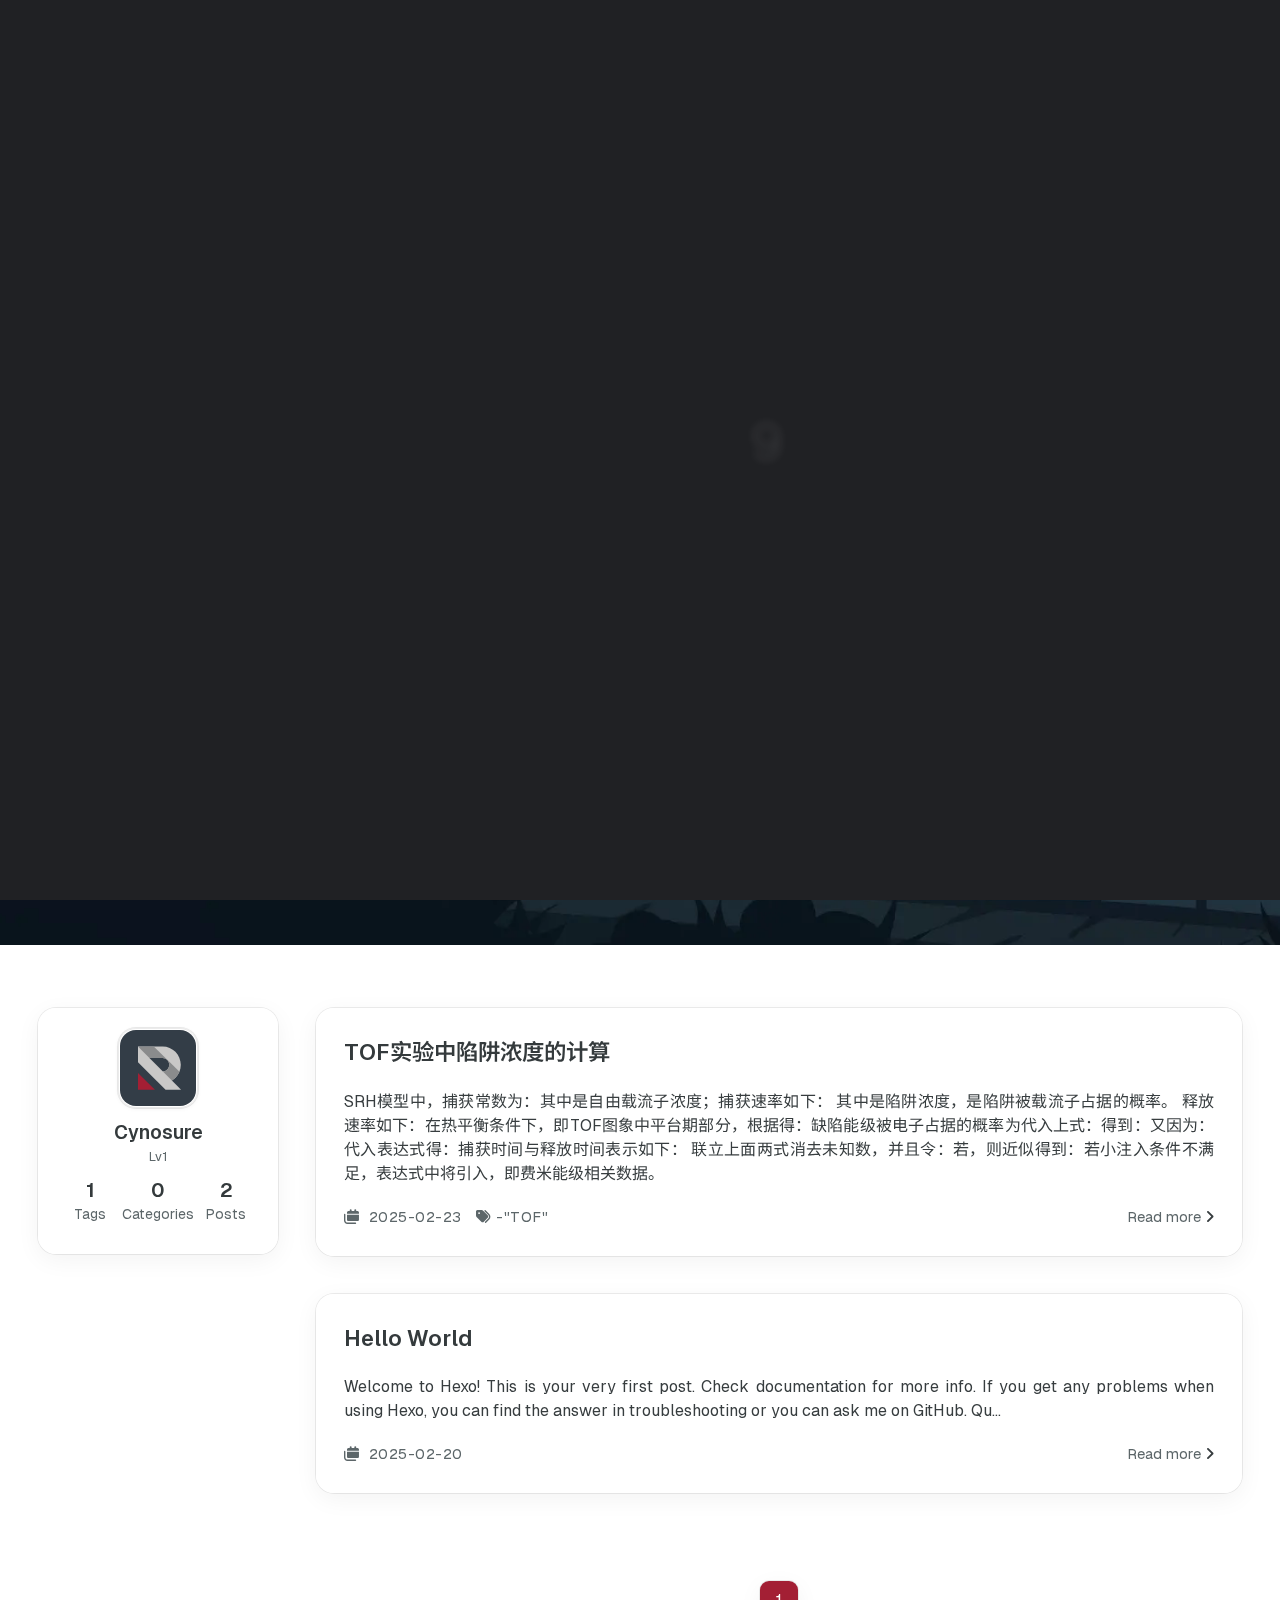
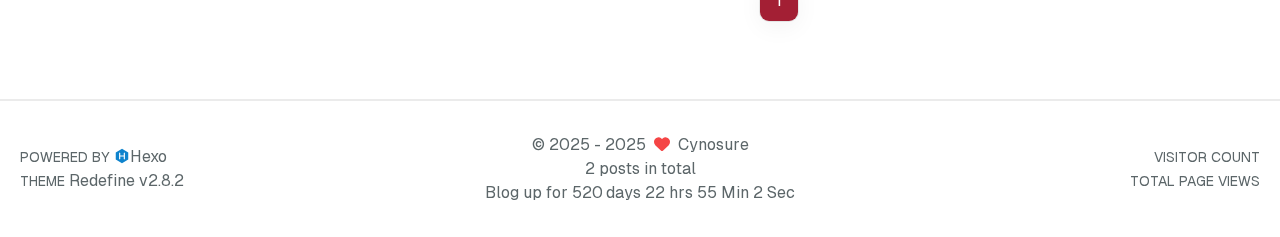
==== commit 5c26b1f7: "Site updated: 2025-02-24 00:54:03" ====
--- a/index.html
+++ b/index.html
@@ -181,4 +181,4 @@
             setTimeout(function () {
                 preloader.style.display = 'none';
             }, 200);
-        }</script></div><main class="page-container" id="swup"><style>.home-banner-container{background:0 0!important}.home-article-item,.right-bottom-tools,.sidebar-content,.sidebar-links,.sidebar-links .links:hover,a.extend,a.page-number,footer.footer{background-color:var(--background-color-transparent-80)!important}.right-bottom-tools:hover,a.extend:hover,a.page-number:hover{background-color:var(--primary-color)!important}.home-article-sticky-label,.site-info{background-color:var(--background-color-transparent-15)!important}.home-article-sticky-label{backdrop-filter:none!important}</style><div class="home-banner-background transition-fade fixed top-0 left-0 w-screen h-screen scale-125 sm:scale-110 box-border will-change-transform bg-cover"><img src="/images/wallhaven-wqery6-light.webp" alt="home-banner-background" class="w-full h-full object-cover dark:hidden"> <img src="/images/wallhaven-wqery6-dark.webp" alt="home-banner-background" class="w-full h-full object-cover hidden dark:block"></div><div class="home-banner-container flex justify-center items-center transition-fade relative"><div class="content mt-8 flex flex-col justify-center items-center transition-fade-down"><div class="description flex flex-col justify-center items-center w-screen font-medium text-center">欢迎来到Cyno的博客<p><i id="subtitle"></i></p></div></div><script>const scrollToMain=()=>{console.log("scroll");document.querySelector(".main-content-container").scrollIntoView({behavior:"smooth"})}</script></div><div class="main-content-container flex flex-col justify-between min-h-dvh"><div class="main-content-header"><header class="navbar-container px-6 md:px-12"><div class="navbar-content transition-navbar has-home-banner"><div class="left"><a class="logo-title" href="/"><h1>Cyno&#39;s Blog</h1></a></div><div class="right"><div class="desktop"><ul class="navbar-list"><li class="navbar-item"><a class="active" href="/"><i class="fa-regular fa-house fa-fw"></i> HOME</a></li></ul></div><div class="mobile"><div class="icon-item navbar-bar"><div class="navbar-bar-middle"></div></div></div></div></div><div class="navbar-drawer h-dvh w-full absolute top-0 left-0 bg-background-color flex flex-col justify-between"><ul class="drawer-navbar-list flex flex-col px-4 justify-center items-start"><li class="drawer-navbar-item text-base my-1.5 flex flex-col w-full"><a class="py-1.5 px-2 flex flex-row items-center justify-between gap-1 hover:!text-primary active:!text-primary text-2xl font-semibold group border-b border-border-color hover:border-primary w-full active" href="/"><span>HOME </span><i class="fa-regular fa-house fa-sm fa-fw"></i></a></li></ul><div class="statistics flex justify-around my-2.5"><a class="item tag-count-item flex flex-col justify-center items-center w-20" href="/tags"><div class="number text-2xl sm:text-xl text-second-text-color font-semibold">1</div><div class="label text-third-text-color text-sm">Tags</div></a><a class="item tag-count-item flex flex-col justify-center items-center w-20" href="/categories"><div class="number text-2xl sm:text-xl text-second-text-color font-semibold">0</div><div class="label text-third-text-color text-sm">Categories</div></a><a class="item tag-count-item flex flex-col justify-center items-center w-20" href="/archives"><div class="number text-2xl sm:text-xl text-second-text-color font-semibold">2</div><div class="label text-third-text-color text-sm">Posts</div></a></div></div><div class="window-mask"></div></header></div><div class="main-content-body transition-fade-up"><div class="home-sidebar-container"><div class="sticky-container sticky"><div class="sidebar-content"><div class="avatar flex justify-center"><img src="/images/redefine-avatar.svg"></div><div class="author flex flex-col justify-center my-2.5 mx-0"><div class="name">Cynosure</div><div class="label">Lv1</div></div><div class="statistics flex justify-around my-2.5"><a class="item tag-count-item flex flex-col justify-center items-center w-20" href="/tags"><div class="number text-2xl sm:text-xl text-second-text-color font-semibold">1</div><div class="label text-third-text-color text-sm">Tags</div></a><a class="item tag-count-item flex flex-col justify-center items-center w-20" href="/categories"><div class="number text-2xl sm:text-xl text-second-text-color font-semibold">0</div><div class="label text-third-text-color text-sm">Categories</div></a><a class="item tag-count-item flex flex-col justify-center items-center w-20" href="/archives"><div class="number text-2xl sm:text-xl text-second-text-color font-semibold">2</div><div class="label text-third-text-color text-sm">Posts</div></a></div></div></div></div><div class="main-content"><div class="home-content-container"><ul class="home-article-list"><li class="home-article-item"><div class="flex flex-col gap-5 px-7 pb-7 pt-7"><h3 class="home-article-title"><a href="/2025/02/23/ToF/">TOF实验中俘获截面与陷阱浓度积</a></h3><div class="home-article-content markdown-body">SRH模型中，捕获常数为：其中是自由载流子浓度；捕获速率如下： 其中是陷阱浓度，是陷阱被载流子占据的概率。 释放速率如下：在热平衡条件下，即TOF图象中平台期部分，根据得：缺陷能级被电子占据的概率为代入上式：得到：又因为：代入表达式得：捕获时间与释放时间表示如下： 联立上面两式消去未知数，并且令：若，则近似得到：若小注入条件不满足，表达式中将引入，即费米能级相关数据。</div><div class="home-article-meta-info-container"><div class="home-article-meta-info"><span><i class="fa-solid fa-calendars"></i>&nbsp; <span class="home-article-date" data-date="Sun Feb 23 2025 21:38:25 GMT+0800">2025-02-23 </span></span><span class="home-article-tag"><i class="fa-solid fa-tags"></i>&nbsp;<ul><li><a href="/tags/TOF/">-&#34;TOF&#34;</a>&nbsp;</li></ul></span></div><a href="/2025/02/23/ToF/">Read more<span class="seo-reader-text">TOF实验中俘获截面与陷阱浓度积</span>&nbsp;<i class="fa-solid fa-angle-right"></i></a></div></div></li><li class="home-article-item"><div class="flex flex-col gap-5 px-7 pb-7 pt-7"><h3 class="home-article-title"><a href="/2025/02/20/hello-world/">Hello World</a></h3><div class="home-article-content markdown-body">Welcome to Hexo! This is your very first post. Check documentation for more info. If you get any problems when using Hexo, you can find the answer in troubleshooting or you can ask me on GitHub. Qu...</div><div class="home-article-meta-info-container"><div class="home-article-meta-info"><span><i class="fa-solid fa-calendars"></i>&nbsp; <span class="home-article-date" data-date="Thu Feb 20 2025 19:06:19 GMT+0800">2025-02-20</span></span></div><a href="/2025/02/20/hello-world/">Read more<span class="seo-reader-text">Hello World</span>&nbsp;<i class="fa-solid fa-angle-right"></i></a></div></div></li></ul><div class="home-paginator px-7 py-5"><div class="paginator"><span class="page-number current">1</span></div></div></div></div></div><div class="main-content-footer"><footer class="footer mt-5 py-5 h-auto text-base text-third-text-color relative border-t-2 border-t-border-color"><div class="info-container py-3 text-center"><div class="text-center">&copy; <span>2025</span> - 2025&nbsp;&nbsp;<i class="fa-solid fa-heart fa-beat" style="--fa-animation-duration:0.5s;color:#f54545"></i>&nbsp;&nbsp;<a href="/">Cynosure</a><p class="post-count space-x-0.5"><span>2 posts in total</span></p></div><script data-swup-reload-script src="https://cn.vercount.one/js"></script><div class="relative text-center lg:absolute lg:right-[20px] lg:top-1/2 lg:-translate-y-1/2 lg:text-right"><span id="busuanzi_container_site_uv" class="lg:!block"><span class="text-sm">VISITOR COUNT</span> <span id="busuanzi_value_site_uv"></span> </span><span id="busuanzi_container_site_pv" class="lg:!block"><span class="text-sm">TOTAL PAGE VIEWS</span> <span id="busuanzi_value_site_pv"></span></span></div><div class="relative text-center lg:absolute lg:left-[20px] lg:top-1/2 lg:-translate-y-1/2 lg:text-left"><span class="lg:block text-sm">POWERED BY <?xml version="1.0" encoding="utf-8"?><!DOCTYPE svg PUBLIC "-//W3C//DTD SVG 1.1//EN" "http://www.w3.org/Graphics/SVG/1.1/DTD/svg11.dtd"><svg class="relative top-[2px] inline-block align-baseline" version="1.1" id="圖層_1" xmlns="http://www.w3.org/2000/svg" xmlns:xlink="http://www.w3.org/1999/xlink" x="0px" y="0px" width="1rem" height="1rem" viewBox="0 0 512 512" enable-background="new 0 0 512 512" xml:space="preserve"><path fill="#0E83CD" d="M256.4,25.8l-200,115.5L56,371.5l199.6,114.7l200-115.5l0.4-230.2L256.4,25.8z M349,354.6l-18.4,10.7l-18.6-11V275H200v79.6l-18.4,10.7l-18.6-11v-197l18.5-10.6l18.5,10.8V237h112v-79.6l18.5-10.6l18.5,10.8V354.6z"/></svg><a target="_blank" class="text-base" href="https://hexo.io">Hexo</a></span> <span class="text-sm lg:block">THEME&nbsp;<a class="text-base" target="_blank" href="https://github.com/EvanNotFound/hexo-theme-redefine">Redefine v2.8.2</a></span></div><div>Blog up for <span class="odometer" id="runtime_days"></span> days <span class="odometer" id="runtime_hours"></span> hrs <span class="odometer" id="runtime_minutes"></span> Min <span class="odometer" id="runtime_seconds"></span> Sec</div><script data-swup-reload-script>try{function odometer_init(){document.querySelectorAll(".odometer").forEach(e=>{new Odometer({el:e,format:"( ddd).dd",duration:200})})}odometer_init()}catch(e){}</script></div></footer></div></div><div class="right-side-tools-container"><div class="side-tools-container"><ul class="hidden-tools-list"><li class="right-bottom-tools tool-font-adjust-plus flex justify-center items-center"><i class="fa-regular fa-magnifying-glass-plus"></i></li><li class="right-bottom-tools tool-font-adjust-minus flex justify-center items-center"><i class="fa-regular fa-magnifying-glass-minus"></i></li><li class="right-bottom-tools tool-dark-light-toggle flex justify-center items-center"><i class="fa-regular fa-moon"></i></li><li class="right-bottom-tools tool-scroll-to-top flex justify-center items-center"><i class="fa-regular fa-arrow-up"></i></li><li class="right-bottom-tools tool-scroll-to-bottom flex justify-center items-center"><i class="fa-regular fa-arrow-down"></i></li></ul><ul class="visible-tools-list"><li class="right-bottom-tools toggle-tools-list flex justify-center items-center"><i class="fa-regular fa-cog fa-spin"></i></li></ul></div></div><div class="image-viewer-container"><img src=""></div></main><script src="/js/build/libs/Swup.min.js"></script><script src="/js/build/libs/SwupSlideTheme.min.js"></script><script src="/js/build/libs/SwupScriptsPlugin.min.js"></script><script src="/js/build/libs/SwupProgressPlugin.min.js"></script><script src="/js/build/libs/SwupScrollPlugin.min.js"></script><script src="/js/build/libs/SwupPreloadPlugin.min.js"></script><script>const swup=new Swup({plugins:[new SwupScriptsPlugin({optin:!0}),new SwupProgressPlugin,new SwupScrollPlugin({offset:80}),new SwupSlideTheme({mainElement:".main-content-body"}),new SwupPreloadPlugin],containers:["#swup"]})</script><script src="/js/build/tools/imageViewer.js" type="module"></script><script src="/js/build/utils.js" type="module"></script><script src="/js/build/main.js" type="module"></script><script src="/js/build/layouts/navbarShrink.js" type="module"></script><script src="/js/build/tools/scrollTopBottom.js" type="module"></script><script src="/js/build/tools/lightDarkSwitch.js" type="module"></script><script src="/js/build/layouts/categoryList.js" type="module"></script><script src="/js/build/tools/codeBlock.js" type="module"></script><script src="/js/build/layouts/lazyload.js" type="module"></script><script src="/js/build/tools/runtime.js"></script><script src="/js/build/libs/odometer.min.js"></script><link rel="stylesheet" href="/assets/odometer-theme-minimal.css"><script src="/js/build/libs/Typed.min.js"></script><script src="/js/build/plugins/typed.js" type="module"></script><script src="/js/build/tools/tocToggle.js" type="module" data-swup-reload-script=""></script><script src="/js/build/layouts/toc.js" type="module" data-swup-reload-script=""></script><script src="/js/build/plugins/tabs.js" type="module" data-swup-reload-script=""></script><script src="/js/build/libs/moment-with-locales.min.js" data-swup-reload-script=""></script><script src="/js/build/layouts/essays.js" type="module" data-swup-reload-script=""></script></body></html>+        }</script></div><main class="page-container" id="swup"><style>.home-banner-container{background:0 0!important}.home-article-item,.right-bottom-tools,.sidebar-content,.sidebar-links,.sidebar-links .links:hover,a.extend,a.page-number,footer.footer{background-color:var(--background-color-transparent-80)!important}.right-bottom-tools:hover,a.extend:hover,a.page-number:hover{background-color:var(--primary-color)!important}.home-article-sticky-label,.site-info{background-color:var(--background-color-transparent-15)!important}.home-article-sticky-label{backdrop-filter:none!important}</style><div class="home-banner-background transition-fade fixed top-0 left-0 w-screen h-screen scale-125 sm:scale-110 box-border will-change-transform bg-cover"><img src="/images/wallhaven-wqery6-light.webp" alt="home-banner-background" class="w-full h-full object-cover dark:hidden"> <img src="/images/wallhaven-wqery6-dark.webp" alt="home-banner-background" class="w-full h-full object-cover hidden dark:block"></div><div class="home-banner-container flex justify-center items-center transition-fade relative"><div class="content mt-8 flex flex-col justify-center items-center transition-fade-down"><div class="description flex flex-col justify-center items-center w-screen font-medium text-center">欢迎来到Cyno的博客<p><i id="subtitle"></i></p></div></div><script>const scrollToMain=()=>{console.log("scroll");document.querySelector(".main-content-container").scrollIntoView({behavior:"smooth"})}</script></div><div class="main-content-container flex flex-col justify-between min-h-dvh"><div class="main-content-header"><header class="navbar-container px-6 md:px-12"><div class="navbar-content transition-navbar has-home-banner"><div class="left"><a class="logo-title" href="/"><h1>Cyno&#39;s Blog</h1></a></div><div class="right"><div class="desktop"><ul class="navbar-list"><li class="navbar-item"><a class="active" href="/"><i class="fa-regular fa-house fa-fw"></i> HOME</a></li></ul></div><div class="mobile"><div class="icon-item navbar-bar"><div class="navbar-bar-middle"></div></div></div></div></div><div class="navbar-drawer h-dvh w-full absolute top-0 left-0 bg-background-color flex flex-col justify-between"><ul class="drawer-navbar-list flex flex-col px-4 justify-center items-start"><li class="drawer-navbar-item text-base my-1.5 flex flex-col w-full"><a class="py-1.5 px-2 flex flex-row items-center justify-between gap-1 hover:!text-primary active:!text-primary text-2xl font-semibold group border-b border-border-color hover:border-primary w-full active" href="/"><span>HOME </span><i class="fa-regular fa-house fa-sm fa-fw"></i></a></li></ul><div class="statistics flex justify-around my-2.5"><a class="item tag-count-item flex flex-col justify-center items-center w-20" href="/tags"><div class="number text-2xl sm:text-xl text-second-text-color font-semibold">1</div><div class="label text-third-text-color text-sm">Tags</div></a><a class="item tag-count-item flex flex-col justify-center items-center w-20" href="/categories"><div class="number text-2xl sm:text-xl text-second-text-color font-semibold">0</div><div class="label text-third-text-color text-sm">Categories</div></a><a class="item tag-count-item flex flex-col justify-center items-center w-20" href="/archives"><div class="number text-2xl sm:text-xl text-second-text-color font-semibold">2</div><div class="label text-third-text-color text-sm">Posts</div></a></div></div><div class="window-mask"></div></header></div><div class="main-content-body transition-fade-up"><div class="home-sidebar-container"><div class="sticky-container sticky"><div class="sidebar-content"><div class="avatar flex justify-center"><img src="/images/redefine-avatar.svg"></div><div class="author flex flex-col justify-center my-2.5 mx-0"><div class="name">Cynosure</div><div class="label">Lv1</div></div><div class="statistics flex justify-around my-2.5"><a class="item tag-count-item flex flex-col justify-center items-center w-20" href="/tags"><div class="number text-2xl sm:text-xl text-second-text-color font-semibold">1</div><div class="label text-third-text-color text-sm">Tags</div></a><a class="item tag-count-item flex flex-col justify-center items-center w-20" href="/categories"><div class="number text-2xl sm:text-xl text-second-text-color font-semibold">0</div><div class="label text-third-text-color text-sm">Categories</div></a><a class="item tag-count-item flex flex-col justify-center items-center w-20" href="/archives"><div class="number text-2xl sm:text-xl text-second-text-color font-semibold">2</div><div class="label text-third-text-color text-sm">Posts</div></a></div></div></div></div><div class="main-content"><div class="home-content-container"><ul class="home-article-list"><li class="home-article-item"><div class="flex flex-col gap-5 px-7 pb-7 pt-7"><h3 class="home-article-title"><a href="/2025/02/23/ToF/">TOF实验中陷阱浓度的计算</a></h3><div class="home-article-content markdown-body">SRH模型中，捕获常数为：其中是自由载流子浓度；捕获速率如下： 其中是陷阱浓度，是陷阱被载流子占据的概率。 释放速率如下：在热平衡条件下，即TOF图象中平台期部分，根据得：缺陷能级被电子占据的概率为代入上式：得到：又因为：代入表达式得：捕获时间与释放时间表示如下： 联立上面两式消去未知数，并且令：若，则近似得到：若小注入条件不满足，表达式中将引入，即费米能级相关数据。</div><div class="home-article-meta-info-container"><div class="home-article-meta-info"><span><i class="fa-solid fa-calendars"></i>&nbsp; <span class="home-article-date" data-date="Sun Feb 23 2025 21:38:25 GMT+0800">2025-02-23 </span></span><span class="home-article-tag"><i class="fa-solid fa-tags"></i>&nbsp;<ul><li><a href="/tags/TOF/">-&#34;TOF&#34;</a>&nbsp;</li></ul></span></div><a href="/2025/02/23/ToF/">Read more<span class="seo-reader-text">TOF实验中陷阱浓度的计算</span>&nbsp;<i class="fa-solid fa-angle-right"></i></a></div></div></li><li class="home-article-item"><div class="flex flex-col gap-5 px-7 pb-7 pt-7"><h3 class="home-article-title"><a href="/2025/02/20/hello-world/">Hello World</a></h3><div class="home-article-content markdown-body">Welcome to Hexo! This is your very first post. Check documentation for more info. If you get any problems when using Hexo, you can find the answer in troubleshooting or you can ask me on GitHub. Qu...</div><div class="home-article-meta-info-container"><div class="home-article-meta-info"><span><i class="fa-solid fa-calendars"></i>&nbsp; <span class="home-article-date" data-date="Thu Feb 20 2025 19:06:19 GMT+0800">2025-02-20</span></span></div><a href="/2025/02/20/hello-world/">Read more<span class="seo-reader-text">Hello World</span>&nbsp;<i class="fa-solid fa-angle-right"></i></a></div></div></li></ul><div class="home-paginator px-7 py-5"><div class="paginator"><span class="page-number current">1</span></div></div></div></div></div><div class="main-content-footer"><footer class="footer mt-5 py-5 h-auto text-base text-third-text-color relative border-t-2 border-t-border-color"><div class="info-container py-3 text-center"><div class="text-center">&copy; <span>2025</span> - 2025&nbsp;&nbsp;<i class="fa-solid fa-heart fa-beat" style="--fa-animation-duration:0.5s;color:#f54545"></i>&nbsp;&nbsp;<a href="/">Cynosure</a><p class="post-count space-x-0.5"><span>2 posts in total</span></p></div><script data-swup-reload-script src="https://cn.vercount.one/js"></script><div class="relative text-center lg:absolute lg:right-[20px] lg:top-1/2 lg:-translate-y-1/2 lg:text-right"><span id="busuanzi_container_site_uv" class="lg:!block"><span class="text-sm">VISITOR COUNT</span> <span id="busuanzi_value_site_uv"></span> </span><span id="busuanzi_container_site_pv" class="lg:!block"><span class="text-sm">TOTAL PAGE VIEWS</span> <span id="busuanzi_value_site_pv"></span></span></div><div class="relative text-center lg:absolute lg:left-[20px] lg:top-1/2 lg:-translate-y-1/2 lg:text-left"><span class="lg:block text-sm">POWERED BY <?xml version="1.0" encoding="utf-8"?><!DOCTYPE svg PUBLIC "-//W3C//DTD SVG 1.1//EN" "http://www.w3.org/Graphics/SVG/1.1/DTD/svg11.dtd"><svg class="relative top-[2px] inline-block align-baseline" version="1.1" id="圖層_1" xmlns="http://www.w3.org/2000/svg" xmlns:xlink="http://www.w3.org/1999/xlink" x="0px" y="0px" width="1rem" height="1rem" viewBox="0 0 512 512" enable-background="new 0 0 512 512" xml:space="preserve"><path fill="#0E83CD" d="M256.4,25.8l-200,115.5L56,371.5l199.6,114.7l200-115.5l0.4-230.2L256.4,25.8z M349,354.6l-18.4,10.7l-18.6-11V275H200v79.6l-18.4,10.7l-18.6-11v-197l18.5-10.6l18.5,10.8V237h112v-79.6l18.5-10.6l18.5,10.8V354.6z"/></svg><a target="_blank" class="text-base" href="https://hexo.io">Hexo</a></span> <span class="text-sm lg:block">THEME&nbsp;<a class="text-base" target="_blank" href="https://github.com/EvanNotFound/hexo-theme-redefine">Redefine v2.8.2</a></span></div><div>Blog up for <span class="odometer" id="runtime_days"></span> days <span class="odometer" id="runtime_hours"></span> hrs <span class="odometer" id="runtime_minutes"></span> Min <span class="odometer" id="runtime_seconds"></span> Sec</div><script data-swup-reload-script>try{function odometer_init(){document.querySelectorAll(".odometer").forEach(e=>{new Odometer({el:e,format:"( ddd).dd",duration:200})})}odometer_init()}catch(e){}</script></div></footer></div></div><div class="right-side-tools-container"><div class="side-tools-container"><ul class="hidden-tools-list"><li class="right-bottom-tools tool-font-adjust-plus flex justify-center items-center"><i class="fa-regular fa-magnifying-glass-plus"></i></li><li class="right-bottom-tools tool-font-adjust-minus flex justify-center items-center"><i class="fa-regular fa-magnifying-glass-minus"></i></li><li class="right-bottom-tools tool-dark-light-toggle flex justify-center items-center"><i class="fa-regular fa-moon"></i></li><li class="right-bottom-tools tool-scroll-to-top flex justify-center items-center"><i class="fa-regular fa-arrow-up"></i></li><li class="right-bottom-tools tool-scroll-to-bottom flex justify-center items-center"><i class="fa-regular fa-arrow-down"></i></li></ul><ul class="visible-tools-list"><li class="right-bottom-tools toggle-tools-list flex justify-center items-center"><i class="fa-regular fa-cog fa-spin"></i></li></ul></div></div><div class="image-viewer-container"><img src=""></div></main><script src="/js/build/libs/Swup.min.js"></script><script src="/js/build/libs/SwupSlideTheme.min.js"></script><script src="/js/build/libs/SwupScriptsPlugin.min.js"></script><script src="/js/build/libs/SwupProgressPlugin.min.js"></script><script src="/js/build/libs/SwupScrollPlugin.min.js"></script><script src="/js/build/libs/SwupPreloadPlugin.min.js"></script><script>const swup=new Swup({plugins:[new SwupScriptsPlugin({optin:!0}),new SwupProgressPlugin,new SwupScrollPlugin({offset:80}),new SwupSlideTheme({mainElement:".main-content-body"}),new SwupPreloadPlugin],containers:["#swup"]})</script><script src="/js/build/tools/imageViewer.js" type="module"></script><script src="/js/build/utils.js" type="module"></script><script src="/js/build/main.js" type="module"></script><script src="/js/build/layouts/navbarShrink.js" type="module"></script><script src="/js/build/tools/scrollTopBottom.js" type="module"></script><script src="/js/build/tools/lightDarkSwitch.js" type="module"></script><script src="/js/build/layouts/categoryList.js" type="module"></script><script src="/js/build/tools/codeBlock.js" type="module"></script><script src="/js/build/layouts/lazyload.js" type="module"></script><script src="/js/build/tools/runtime.js"></script><script src="/js/build/libs/odometer.min.js"></script><link rel="stylesheet" href="/assets/odometer-theme-minimal.css"><script src="/js/build/libs/Typed.min.js"></script><script src="/js/build/plugins/typed.js" type="module"></script><script src="/js/build/tools/tocToggle.js" type="module" data-swup-reload-script=""></script><script src="/js/build/layouts/toc.js" type="module" data-swup-reload-script=""></script><script src="/js/build/plugins/tabs.js" type="module" data-swup-reload-script=""></script><script src="/js/build/libs/moment-with-locales.min.js" data-swup-reload-script=""></script><script src="/js/build/layouts/essays.js" type="module" data-swup-reload-script=""></script></body></html>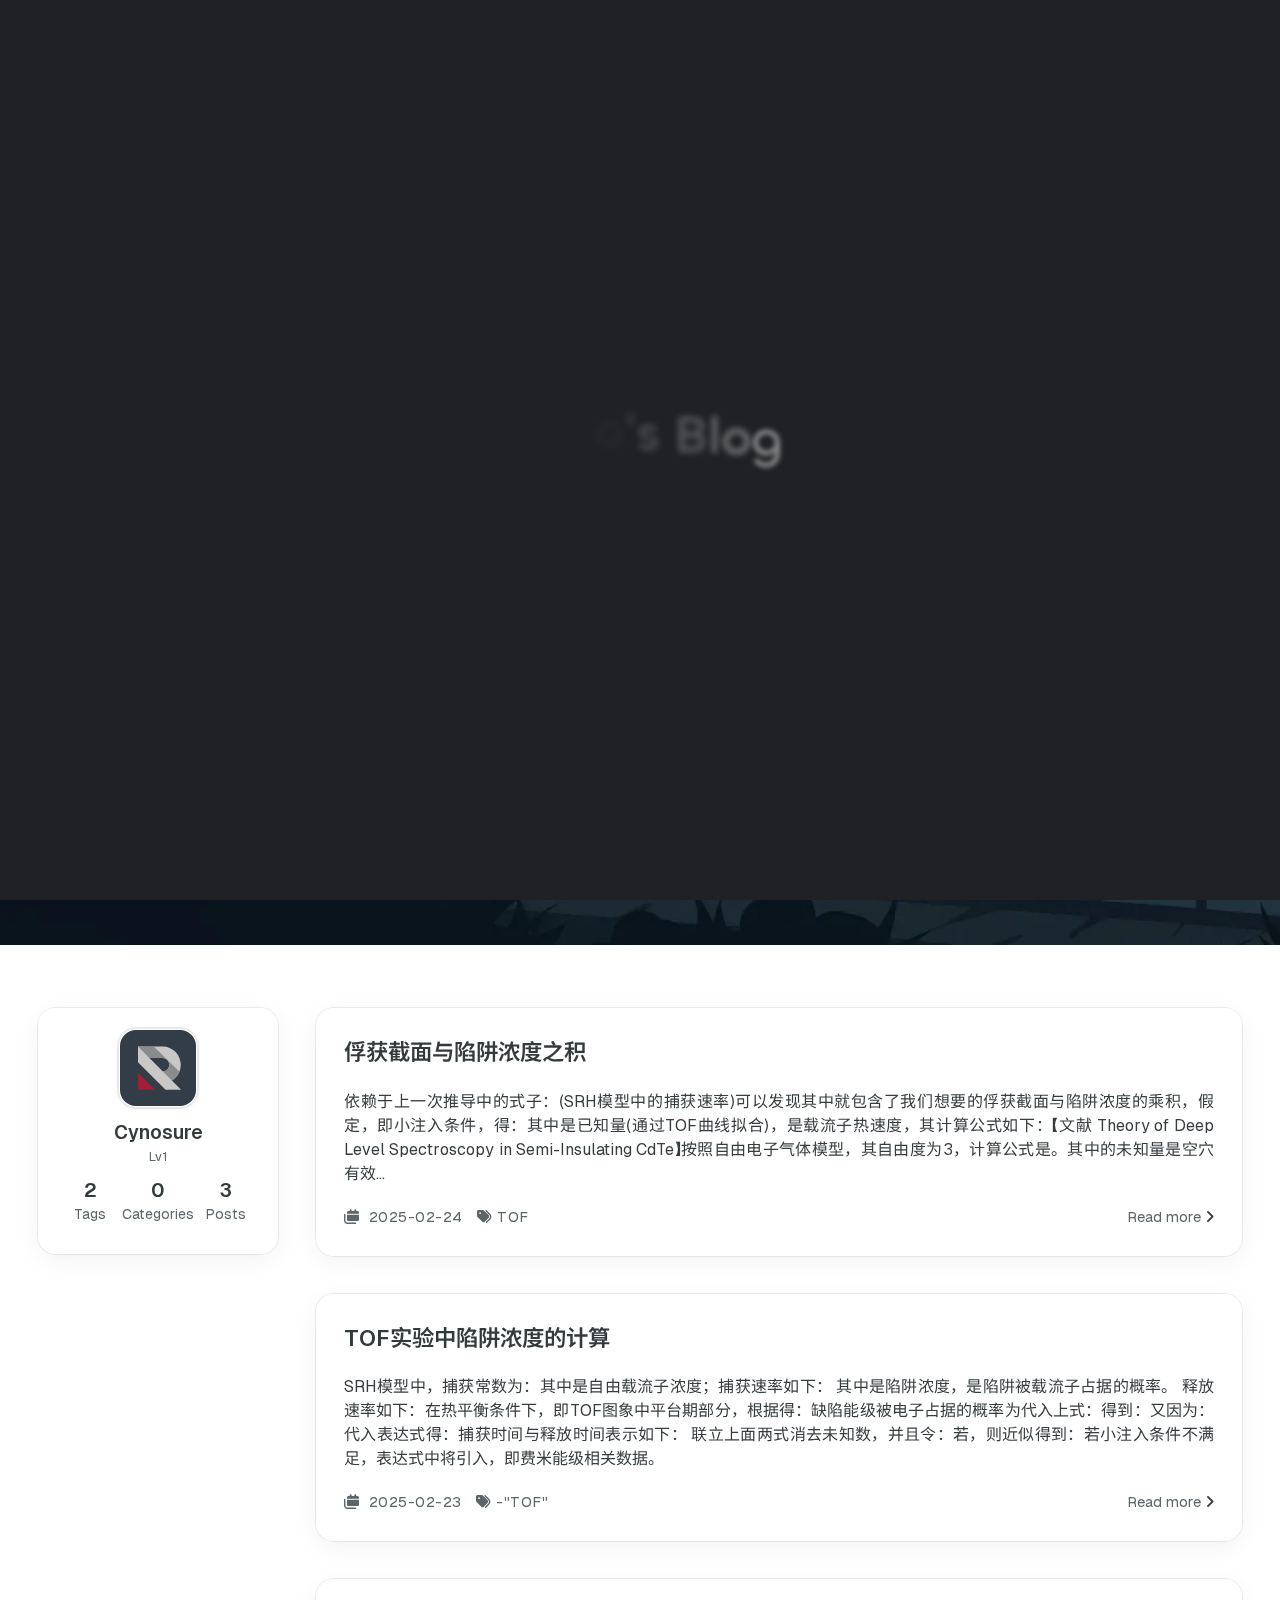
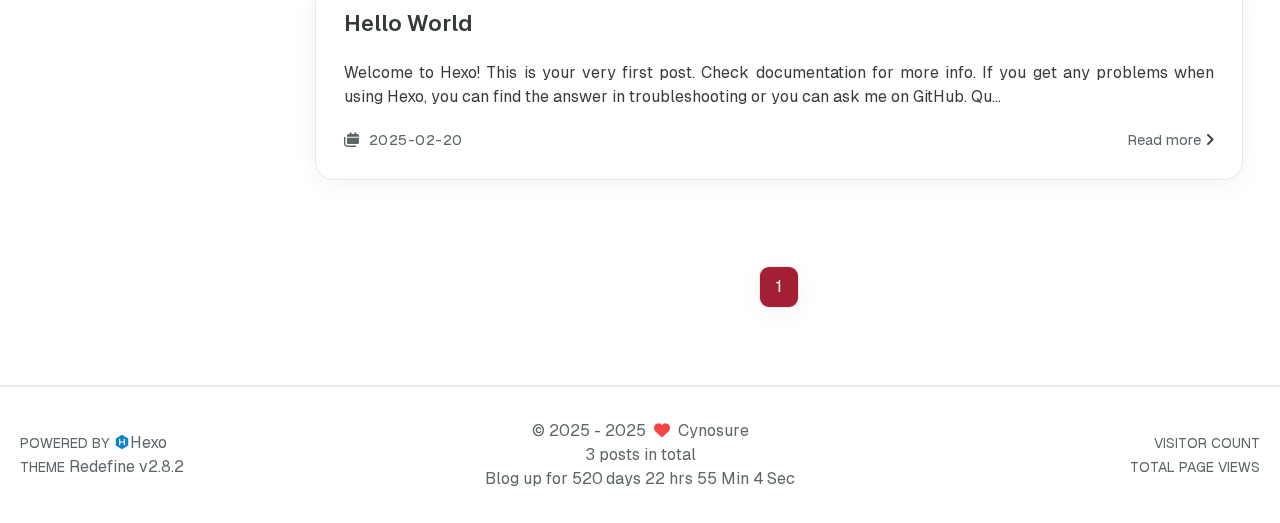
==== commit 47d844d9: "Site updated: 2025-02-24 02:08:24" ====
--- a/index.html
+++ b/index.html
@@ -181,4 +181,4 @@
             setTimeout(function () {
                 preloader.style.display = 'none';
             }, 200);
-        }</script></div><main class="page-container" id="swup"><style>.home-banner-container{background:0 0!important}.home-article-item,.right-bottom-tools,.sidebar-content,.sidebar-links,.sidebar-links .links:hover,a.extend,a.page-number,footer.footer{background-color:var(--background-color-transparent-80)!important}.right-bottom-tools:hover,a.extend:hover,a.page-number:hover{background-color:var(--primary-color)!important}.home-article-sticky-label,.site-info{background-color:var(--background-color-transparent-15)!important}.home-article-sticky-label{backdrop-filter:none!important}</style><div class="home-banner-background transition-fade fixed top-0 left-0 w-screen h-screen scale-125 sm:scale-110 box-border will-change-transform bg-cover"><img src="/images/wallhaven-wqery6-light.webp" alt="home-banner-background" class="w-full h-full object-cover dark:hidden"> <img src="/images/wallhaven-wqery6-dark.webp" alt="home-banner-background" class="w-full h-full object-cover hidden dark:block"></div><div class="home-banner-container flex justify-center items-center transition-fade relative"><div class="content mt-8 flex flex-col justify-center items-center transition-fade-down"><div class="description flex flex-col justify-center items-center w-screen font-medium text-center">欢迎来到Cyno的博客<p><i id="subtitle"></i></p></div></div><script>const scrollToMain=()=>{console.log("scroll");document.querySelector(".main-content-container").scrollIntoView({behavior:"smooth"})}</script></div><div class="main-content-container flex flex-col justify-between min-h-dvh"><div class="main-content-header"><header class="navbar-container px-6 md:px-12"><div class="navbar-content transition-navbar has-home-banner"><div class="left"><a class="logo-title" href="/"><h1>Cyno&#39;s Blog</h1></a></div><div class="right"><div class="desktop"><ul class="navbar-list"><li class="navbar-item"><a class="active" href="/"><i class="fa-regular fa-house fa-fw"></i> HOME</a></li></ul></div><div class="mobile"><div class="icon-item navbar-bar"><div class="navbar-bar-middle"></div></div></div></div></div><div class="navbar-drawer h-dvh w-full absolute top-0 left-0 bg-background-color flex flex-col justify-between"><ul class="drawer-navbar-list flex flex-col px-4 justify-center items-start"><li class="drawer-navbar-item text-base my-1.5 flex flex-col w-full"><a class="py-1.5 px-2 flex flex-row items-center justify-between gap-1 hover:!text-primary active:!text-primary text-2xl font-semibold group border-b border-border-color hover:border-primary w-full active" href="/"><span>HOME </span><i class="fa-regular fa-house fa-sm fa-fw"></i></a></li></ul><div class="statistics flex justify-around my-2.5"><a class="item tag-count-item flex flex-col justify-center items-center w-20" href="/tags"><div class="number text-2xl sm:text-xl text-second-text-color font-semibold">1</div><div class="label text-third-text-color text-sm">Tags</div></a><a class="item tag-count-item flex flex-col justify-center items-center w-20" href="/categories"><div class="number text-2xl sm:text-xl text-second-text-color font-semibold">0</div><div class="label text-third-text-color text-sm">Categories</div></a><a class="item tag-count-item flex flex-col justify-center items-center w-20" href="/archives"><div class="number text-2xl sm:text-xl text-second-text-color font-semibold">2</div><div class="label text-third-text-color text-sm">Posts</div></a></div></div><div class="window-mask"></div></header></div><div class="main-content-body transition-fade-up"><div class="home-sidebar-container"><div class="sticky-container sticky"><div class="sidebar-content"><div class="avatar flex justify-center"><img src="/images/redefine-avatar.svg"></div><div class="author flex flex-col justify-center my-2.5 mx-0"><div class="name">Cynosure</div><div class="label">Lv1</div></div><div class="statistics flex justify-around my-2.5"><a class="item tag-count-item flex flex-col justify-center items-center w-20" href="/tags"><div class="number text-2xl sm:text-xl text-second-text-color font-semibold">1</div><div class="label text-third-text-color text-sm">Tags</div></a><a class="item tag-count-item flex flex-col justify-center items-center w-20" href="/categories"><div class="number text-2xl sm:text-xl text-second-text-color font-semibold">0</div><div class="label text-third-text-color text-sm">Categories</div></a><a class="item tag-count-item flex flex-col justify-center items-center w-20" href="/archives"><div class="number text-2xl sm:text-xl text-second-text-color font-semibold">2</div><div class="label text-third-text-color text-sm">Posts</div></a></div></div></div></div><div class="main-content"><div class="home-content-container"><ul class="home-article-list"><li class="home-article-item"><div class="flex flex-col gap-5 px-7 pb-7 pt-7"><h3 class="home-article-title"><a href="/2025/02/23/ToF/">TOF实验中陷阱浓度的计算</a></h3><div class="home-article-content markdown-body">SRH模型中，捕获常数为：其中是自由载流子浓度；捕获速率如下： 其中是陷阱浓度，是陷阱被载流子占据的概率。 释放速率如下：在热平衡条件下，即TOF图象中平台期部分，根据得：缺陷能级被电子占据的概率为代入上式：得到：又因为：代入表达式得：捕获时间与释放时间表示如下： 联立上面两式消去未知数，并且令：若，则近似得到：若小注入条件不满足，表达式中将引入，即费米能级相关数据。</div><div class="home-article-meta-info-container"><div class="home-article-meta-info"><span><i class="fa-solid fa-calendars"></i>&nbsp; <span class="home-article-date" data-date="Sun Feb 23 2025 21:38:25 GMT+0800">2025-02-23 </span></span><span class="home-article-tag"><i class="fa-solid fa-tags"></i>&nbsp;<ul><li><a href="/tags/TOF/">-&#34;TOF&#34;</a>&nbsp;</li></ul></span></div><a href="/2025/02/23/ToF/">Read more<span class="seo-reader-text">TOF实验中陷阱浓度的计算</span>&nbsp;<i class="fa-solid fa-angle-right"></i></a></div></div></li><li class="home-article-item"><div class="flex flex-col gap-5 px-7 pb-7 pt-7"><h3 class="home-article-title"><a href="/2025/02/20/hello-world/">Hello World</a></h3><div class="home-article-content markdown-body">Welcome to Hexo! This is your very first post. Check documentation for more info. If you get any problems when using Hexo, you can find the answer in troubleshooting or you can ask me on GitHub. Qu...</div><div class="home-article-meta-info-container"><div class="home-article-meta-info"><span><i class="fa-solid fa-calendars"></i>&nbsp; <span class="home-article-date" data-date="Thu Feb 20 2025 19:06:19 GMT+0800">2025-02-20</span></span></div><a href="/2025/02/20/hello-world/">Read more<span class="seo-reader-text">Hello World</span>&nbsp;<i class="fa-solid fa-angle-right"></i></a></div></div></li></ul><div class="home-paginator px-7 py-5"><div class="paginator"><span class="page-number current">1</span></div></div></div></div></div><div class="main-content-footer"><footer class="footer mt-5 py-5 h-auto text-base text-third-text-color relative border-t-2 border-t-border-color"><div class="info-container py-3 text-center"><div class="text-center">&copy; <span>2025</span> - 2025&nbsp;&nbsp;<i class="fa-solid fa-heart fa-beat" style="--fa-animation-duration:0.5s;color:#f54545"></i>&nbsp;&nbsp;<a href="/">Cynosure</a><p class="post-count space-x-0.5"><span>2 posts in total</span></p></div><script data-swup-reload-script src="https://cn.vercount.one/js"></script><div class="relative text-center lg:absolute lg:right-[20px] lg:top-1/2 lg:-translate-y-1/2 lg:text-right"><span id="busuanzi_container_site_uv" class="lg:!block"><span class="text-sm">VISITOR COUNT</span> <span id="busuanzi_value_site_uv"></span> </span><span id="busuanzi_container_site_pv" class="lg:!block"><span class="text-sm">TOTAL PAGE VIEWS</span> <span id="busuanzi_value_site_pv"></span></span></div><div class="relative text-center lg:absolute lg:left-[20px] lg:top-1/2 lg:-translate-y-1/2 lg:text-left"><span class="lg:block text-sm">POWERED BY <?xml version="1.0" encoding="utf-8"?><!DOCTYPE svg PUBLIC "-//W3C//DTD SVG 1.1//EN" "http://www.w3.org/Graphics/SVG/1.1/DTD/svg11.dtd"><svg class="relative top-[2px] inline-block align-baseline" version="1.1" id="圖層_1" xmlns="http://www.w3.org/2000/svg" xmlns:xlink="http://www.w3.org/1999/xlink" x="0px" y="0px" width="1rem" height="1rem" viewBox="0 0 512 512" enable-background="new 0 0 512 512" xml:space="preserve"><path fill="#0E83CD" d="M256.4,25.8l-200,115.5L56,371.5l199.6,114.7l200-115.5l0.4-230.2L256.4,25.8z M349,354.6l-18.4,10.7l-18.6-11V275H200v79.6l-18.4,10.7l-18.6-11v-197l18.5-10.6l18.5,10.8V237h112v-79.6l18.5-10.6l18.5,10.8V354.6z"/></svg><a target="_blank" class="text-base" href="https://hexo.io">Hexo</a></span> <span class="text-sm lg:block">THEME&nbsp;<a class="text-base" target="_blank" href="https://github.com/EvanNotFound/hexo-theme-redefine">Redefine v2.8.2</a></span></div><div>Blog up for <span class="odometer" id="runtime_days"></span> days <span class="odometer" id="runtime_hours"></span> hrs <span class="odometer" id="runtime_minutes"></span> Min <span class="odometer" id="runtime_seconds"></span> Sec</div><script data-swup-reload-script>try{function odometer_init(){document.querySelectorAll(".odometer").forEach(e=>{new Odometer({el:e,format:"( ddd).dd",duration:200})})}odometer_init()}catch(e){}</script></div></footer></div></div><div class="right-side-tools-container"><div class="side-tools-container"><ul class="hidden-tools-list"><li class="right-bottom-tools tool-font-adjust-plus flex justify-center items-center"><i class="fa-regular fa-magnifying-glass-plus"></i></li><li class="right-bottom-tools tool-font-adjust-minus flex justify-center items-center"><i class="fa-regular fa-magnifying-glass-minus"></i></li><li class="right-bottom-tools tool-dark-light-toggle flex justify-center items-center"><i class="fa-regular fa-moon"></i></li><li class="right-bottom-tools tool-scroll-to-top flex justify-center items-center"><i class="fa-regular fa-arrow-up"></i></li><li class="right-bottom-tools tool-scroll-to-bottom flex justify-center items-center"><i class="fa-regular fa-arrow-down"></i></li></ul><ul class="visible-tools-list"><li class="right-bottom-tools toggle-tools-list flex justify-center items-center"><i class="fa-regular fa-cog fa-spin"></i></li></ul></div></div><div class="image-viewer-container"><img src=""></div></main><script src="/js/build/libs/Swup.min.js"></script><script src="/js/build/libs/SwupSlideTheme.min.js"></script><script src="/js/build/libs/SwupScriptsPlugin.min.js"></script><script src="/js/build/libs/SwupProgressPlugin.min.js"></script><script src="/js/build/libs/SwupScrollPlugin.min.js"></script><script src="/js/build/libs/SwupPreloadPlugin.min.js"></script><script>const swup=new Swup({plugins:[new SwupScriptsPlugin({optin:!0}),new SwupProgressPlugin,new SwupScrollPlugin({offset:80}),new SwupSlideTheme({mainElement:".main-content-body"}),new SwupPreloadPlugin],containers:["#swup"]})</script><script src="/js/build/tools/imageViewer.js" type="module"></script><script src="/js/build/utils.js" type="module"></script><script src="/js/build/main.js" type="module"></script><script src="/js/build/layouts/navbarShrink.js" type="module"></script><script src="/js/build/tools/scrollTopBottom.js" type="module"></script><script src="/js/build/tools/lightDarkSwitch.js" type="module"></script><script src="/js/build/layouts/categoryList.js" type="module"></script><script src="/js/build/tools/codeBlock.js" type="module"></script><script src="/js/build/layouts/lazyload.js" type="module"></script><script src="/js/build/tools/runtime.js"></script><script src="/js/build/libs/odometer.min.js"></script><link rel="stylesheet" href="/assets/odometer-theme-minimal.css"><script src="/js/build/libs/Typed.min.js"></script><script src="/js/build/plugins/typed.js" type="module"></script><script src="/js/build/tools/tocToggle.js" type="module" data-swup-reload-script=""></script><script src="/js/build/layouts/toc.js" type="module" data-swup-reload-script=""></script><script src="/js/build/plugins/tabs.js" type="module" data-swup-reload-script=""></script><script src="/js/build/libs/moment-with-locales.min.js" data-swup-reload-script=""></script><script src="/js/build/layouts/essays.js" type="module" data-swup-reload-script=""></script></body></html>+        }</script></div><main class="page-container" id="swup"><style>.home-banner-container{background:0 0!important}.home-article-item,.right-bottom-tools,.sidebar-content,.sidebar-links,.sidebar-links .links:hover,a.extend,a.page-number,footer.footer{background-color:var(--background-color-transparent-80)!important}.right-bottom-tools:hover,a.extend:hover,a.page-number:hover{background-color:var(--primary-color)!important}.home-article-sticky-label,.site-info{background-color:var(--background-color-transparent-15)!important}.home-article-sticky-label{backdrop-filter:none!important}</style><div class="home-banner-background transition-fade fixed top-0 left-0 w-screen h-screen scale-125 sm:scale-110 box-border will-change-transform bg-cover"><img src="/images/wallhaven-wqery6-light.webp" alt="home-banner-background" class="w-full h-full object-cover dark:hidden"> <img src="/images/wallhaven-wqery6-dark.webp" alt="home-banner-background" class="w-full h-full object-cover hidden dark:block"></div><div class="home-banner-container flex justify-center items-center transition-fade relative"><div class="content mt-8 flex flex-col justify-center items-center transition-fade-down"><div class="description flex flex-col justify-center items-center w-screen font-medium text-center">欢迎来到Cyno的博客<p><i id="subtitle"></i></p></div></div><script>const scrollToMain=()=>{console.log("scroll");document.querySelector(".main-content-container").scrollIntoView({behavior:"smooth"})}</script></div><div class="main-content-container flex flex-col justify-between min-h-dvh"><div class="main-content-header"><header class="navbar-container px-6 md:px-12"><div class="navbar-content transition-navbar has-home-banner"><div class="left"><a class="logo-title" href="/"><h1>Cyno&#39;s Blog</h1></a></div><div class="right"><div class="desktop"><ul class="navbar-list"><li class="navbar-item"><a class="active" href="/"><i class="fa-regular fa-house fa-fw"></i> HOME</a></li></ul></div><div class="mobile"><div class="icon-item navbar-bar"><div class="navbar-bar-middle"></div></div></div></div></div><div class="navbar-drawer h-dvh w-full absolute top-0 left-0 bg-background-color flex flex-col justify-between"><ul class="drawer-navbar-list flex flex-col px-4 justify-center items-start"><li class="drawer-navbar-item text-base my-1.5 flex flex-col w-full"><a class="py-1.5 px-2 flex flex-row items-center justify-between gap-1 hover:!text-primary active:!text-primary text-2xl font-semibold group border-b border-border-color hover:border-primary w-full active" href="/"><span>HOME </span><i class="fa-regular fa-house fa-sm fa-fw"></i></a></li></ul><div class="statistics flex justify-around my-2.5"><a class="item tag-count-item flex flex-col justify-center items-center w-20" href="/tags"><div class="number text-2xl sm:text-xl text-second-text-color font-semibold">2</div><div class="label text-third-text-color text-sm">Tags</div></a><a class="item tag-count-item flex flex-col justify-center items-center w-20" href="/categories"><div class="number text-2xl sm:text-xl text-second-text-color font-semibold">0</div><div class="label text-third-text-color text-sm">Categories</div></a><a class="item tag-count-item flex flex-col justify-center items-center w-20" href="/archives"><div class="number text-2xl sm:text-xl text-second-text-color font-semibold">3</div><div class="label text-third-text-color text-sm">Posts</div></a></div></div><div class="window-mask"></div></header></div><div class="main-content-body transition-fade-up"><div class="home-sidebar-container"><div class="sticky-container sticky"><div class="sidebar-content"><div class="avatar flex justify-center"><img src="/images/redefine-avatar.svg"></div><div class="author flex flex-col justify-center my-2.5 mx-0"><div class="name">Cynosure</div><div class="label">Lv1</div></div><div class="statistics flex justify-around my-2.5"><a class="item tag-count-item flex flex-col justify-center items-center w-20" href="/tags"><div class="number text-2xl sm:text-xl text-second-text-color font-semibold">2</div><div class="label text-third-text-color text-sm">Tags</div></a><a class="item tag-count-item flex flex-col justify-center items-center w-20" href="/categories"><div class="number text-2xl sm:text-xl text-second-text-color font-semibold">0</div><div class="label text-third-text-color text-sm">Categories</div></a><a class="item tag-count-item flex flex-col justify-center items-center w-20" href="/archives"><div class="number text-2xl sm:text-xl text-second-text-color font-semibold">3</div><div class="label text-third-text-color text-sm">Posts</div></a></div></div></div></div><div class="main-content"><div class="home-content-container"><ul class="home-article-list"><li class="home-article-item"><div class="flex flex-col gap-5 px-7 pb-7 pt-7"><h3 class="home-article-title"><a href="/2025/02/24/%E4%BF%98%E8%8E%B7%E6%88%AA%E9%9D%A2%E4%B8%8E%E9%99%B7%E9%98%B1%E6%B5%93%E5%BA%A6%E4%B9%8B%E7%A7%AF/">俘获截面与陷阱浓度之积</a></h3><div class="home-article-content markdown-body">依赖于上一次推导中的式子：(SRH模型中的捕获速率)可以发现其中就包含了我们想要的俘获截面与陷阱浓度的乘积，假定，即小注入条件，得：其中是已知量(通过TOF曲线拟合)，是载流子热速度，其计算公式如下：【文献 Theory of Deep Level Spectroscopy in Semi-Insulating CdTe】按照自由电子气体模型，其自由度为3，计算公式是。其中的未知量是空穴有效...</div><div class="home-article-meta-info-container"><div class="home-article-meta-info"><span><i class="fa-solid fa-calendars"></i>&nbsp; <span class="home-article-date" data-date="Mon Feb 24 2025 00:56:58 GMT+0800">2025-02-24 </span></span><span class="home-article-tag"><i class="fa-solid fa-tags"></i>&nbsp;<ul><li><a href="/tags/TOF/">TOF</a>&nbsp;</li></ul></span></div><a href="/2025/02/24/%E4%BF%98%E8%8E%B7%E6%88%AA%E9%9D%A2%E4%B8%8E%E9%99%B7%E9%98%B1%E6%B5%93%E5%BA%A6%E4%B9%8B%E7%A7%AF/">Read more<span class="seo-reader-text">俘获截面与陷阱浓度之积</span>&nbsp;<i class="fa-solid fa-angle-right"></i></a></div></div></li><li class="home-article-item"><div class="flex flex-col gap-5 px-7 pb-7 pt-7"><h3 class="home-article-title"><a href="/2025/02/23/ToF/">TOF实验中陷阱浓度的计算</a></h3><div class="home-article-content markdown-body">SRH模型中，捕获常数为：其中是自由载流子浓度；捕获速率如下： 其中是陷阱浓度，是陷阱被载流子占据的概率。 释放速率如下：在热平衡条件下，即TOF图象中平台期部分，根据得：缺陷能级被电子占据的概率为代入上式：得到：又因为：代入表达式得：捕获时间与释放时间表示如下： 联立上面两式消去未知数，并且令：若，则近似得到：若小注入条件不满足，表达式中将引入，即费米能级相关数据。</div><div class="home-article-meta-info-container"><div class="home-article-meta-info"><span><i class="fa-solid fa-calendars"></i>&nbsp; <span class="home-article-date" data-date="Sun Feb 23 2025 21:38:25 GMT+0800">2025-02-23 </span></span><span class="home-article-tag"><i class="fa-solid fa-tags"></i>&nbsp;<ul><li><a href="/tags/TOF/">-&#34;TOF&#34;</a>&nbsp;</li></ul></span></div><a href="/2025/02/23/ToF/">Read more<span class="seo-reader-text">TOF实验中陷阱浓度的计算</span>&nbsp;<i class="fa-solid fa-angle-right"></i></a></div></div></li><li class="home-article-item"><div class="flex flex-col gap-5 px-7 pb-7 pt-7"><h3 class="home-article-title"><a href="/2025/02/20/hello-world/">Hello World</a></h3><div class="home-article-content markdown-body">Welcome to Hexo! This is your very first post. Check documentation for more info. If you get any problems when using Hexo, you can find the answer in troubleshooting or you can ask me on GitHub. Qu...</div><div class="home-article-meta-info-container"><div class="home-article-meta-info"><span><i class="fa-solid fa-calendars"></i>&nbsp; <span class="home-article-date" data-date="Thu Feb 20 2025 19:06:19 GMT+0800">2025-02-20</span></span></div><a href="/2025/02/20/hello-world/">Read more<span class="seo-reader-text">Hello World</span>&nbsp;<i class="fa-solid fa-angle-right"></i></a></div></div></li></ul><div class="home-paginator px-7 py-5"><div class="paginator"><span class="page-number current">1</span></div></div></div></div></div><div class="main-content-footer"><footer class="footer mt-5 py-5 h-auto text-base text-third-text-color relative border-t-2 border-t-border-color"><div class="info-container py-3 text-center"><div class="text-center">&copy; <span>2025</span> - 2025&nbsp;&nbsp;<i class="fa-solid fa-heart fa-beat" style="--fa-animation-duration:0.5s;color:#f54545"></i>&nbsp;&nbsp;<a href="/">Cynosure</a><p class="post-count space-x-0.5"><span>3 posts in total</span></p></div><script data-swup-reload-script src="https://cn.vercount.one/js"></script><div class="relative text-center lg:absolute lg:right-[20px] lg:top-1/2 lg:-translate-y-1/2 lg:text-right"><span id="busuanzi_container_site_uv" class="lg:!block"><span class="text-sm">VISITOR COUNT</span> <span id="busuanzi_value_site_uv"></span> </span><span id="busuanzi_container_site_pv" class="lg:!block"><span class="text-sm">TOTAL PAGE VIEWS</span> <span id="busuanzi_value_site_pv"></span></span></div><div class="relative text-center lg:absolute lg:left-[20px] lg:top-1/2 lg:-translate-y-1/2 lg:text-left"><span class="lg:block text-sm">POWERED BY <?xml version="1.0" encoding="utf-8"?><!DOCTYPE svg PUBLIC "-//W3C//DTD SVG 1.1//EN" "http://www.w3.org/Graphics/SVG/1.1/DTD/svg11.dtd"><svg class="relative top-[2px] inline-block align-baseline" version="1.1" id="圖層_1" xmlns="http://www.w3.org/2000/svg" xmlns:xlink="http://www.w3.org/1999/xlink" x="0px" y="0px" width="1rem" height="1rem" viewBox="0 0 512 512" enable-background="new 0 0 512 512" xml:space="preserve"><path fill="#0E83CD" d="M256.4,25.8l-200,115.5L56,371.5l199.6,114.7l200-115.5l0.4-230.2L256.4,25.8z M349,354.6l-18.4,10.7l-18.6-11V275H200v79.6l-18.4,10.7l-18.6-11v-197l18.5-10.6l18.5,10.8V237h112v-79.6l18.5-10.6l18.5,10.8V354.6z"/></svg><a target="_blank" class="text-base" href="https://hexo.io">Hexo</a></span> <span class="text-sm lg:block">THEME&nbsp;<a class="text-base" target="_blank" href="https://github.com/EvanNotFound/hexo-theme-redefine">Redefine v2.8.2</a></span></div><div>Blog up for <span class="odometer" id="runtime_days"></span> days <span class="odometer" id="runtime_hours"></span> hrs <span class="odometer" id="runtime_minutes"></span> Min <span class="odometer" id="runtime_seconds"></span> Sec</div><script data-swup-reload-script>try{function odometer_init(){document.querySelectorAll(".odometer").forEach(e=>{new Odometer({el:e,format:"( ddd).dd",duration:200})})}odometer_init()}catch(e){}</script></div></footer></div></div><div class="right-side-tools-container"><div class="side-tools-container"><ul class="hidden-tools-list"><li class="right-bottom-tools tool-font-adjust-plus flex justify-center items-center"><i class="fa-regular fa-magnifying-glass-plus"></i></li><li class="right-bottom-tools tool-font-adjust-minus flex justify-center items-center"><i class="fa-regular fa-magnifying-glass-minus"></i></li><li class="right-bottom-tools tool-dark-light-toggle flex justify-center items-center"><i class="fa-regular fa-moon"></i></li><li class="right-bottom-tools tool-scroll-to-top flex justify-center items-center"><i class="fa-regular fa-arrow-up"></i></li><li class="right-bottom-tools tool-scroll-to-bottom flex justify-center items-center"><i class="fa-regular fa-arrow-down"></i></li></ul><ul class="visible-tools-list"><li class="right-bottom-tools toggle-tools-list flex justify-center items-center"><i class="fa-regular fa-cog fa-spin"></i></li></ul></div></div><div class="image-viewer-container"><img src=""></div></main><script src="/js/build/libs/Swup.min.js"></script><script src="/js/build/libs/SwupSlideTheme.min.js"></script><script src="/js/build/libs/SwupScriptsPlugin.min.js"></script><script src="/js/build/libs/SwupProgressPlugin.min.js"></script><script src="/js/build/libs/SwupScrollPlugin.min.js"></script><script src="/js/build/libs/SwupPreloadPlugin.min.js"></script><script>const swup=new Swup({plugins:[new SwupScriptsPlugin({optin:!0}),new SwupProgressPlugin,new SwupScrollPlugin({offset:80}),new SwupSlideTheme({mainElement:".main-content-body"}),new SwupPreloadPlugin],containers:["#swup"]})</script><script src="/js/build/tools/imageViewer.js" type="module"></script><script src="/js/build/utils.js" type="module"></script><script src="/js/build/main.js" type="module"></script><script src="/js/build/layouts/navbarShrink.js" type="module"></script><script src="/js/build/tools/scrollTopBottom.js" type="module"></script><script src="/js/build/tools/lightDarkSwitch.js" type="module"></script><script src="/js/build/layouts/categoryList.js" type="module"></script><script src="/js/build/tools/codeBlock.js" type="module"></script><script src="/js/build/layouts/lazyload.js" type="module"></script><script src="/js/build/tools/runtime.js"></script><script src="/js/build/libs/odometer.min.js"></script><link rel="stylesheet" href="/assets/odometer-theme-minimal.css"><script src="/js/build/libs/Typed.min.js"></script><script src="/js/build/plugins/typed.js" type="module"></script><script src="/js/build/tools/tocToggle.js" type="module" data-swup-reload-script=""></script><script src="/js/build/layouts/toc.js" type="module" data-swup-reload-script=""></script><script src="/js/build/plugins/tabs.js" type="module" data-swup-reload-script=""></script><script src="/js/build/libs/moment-with-locales.min.js" data-swup-reload-script=""></script><script src="/js/build/layouts/essays.js" type="module" data-swup-reload-script=""></script></body></html>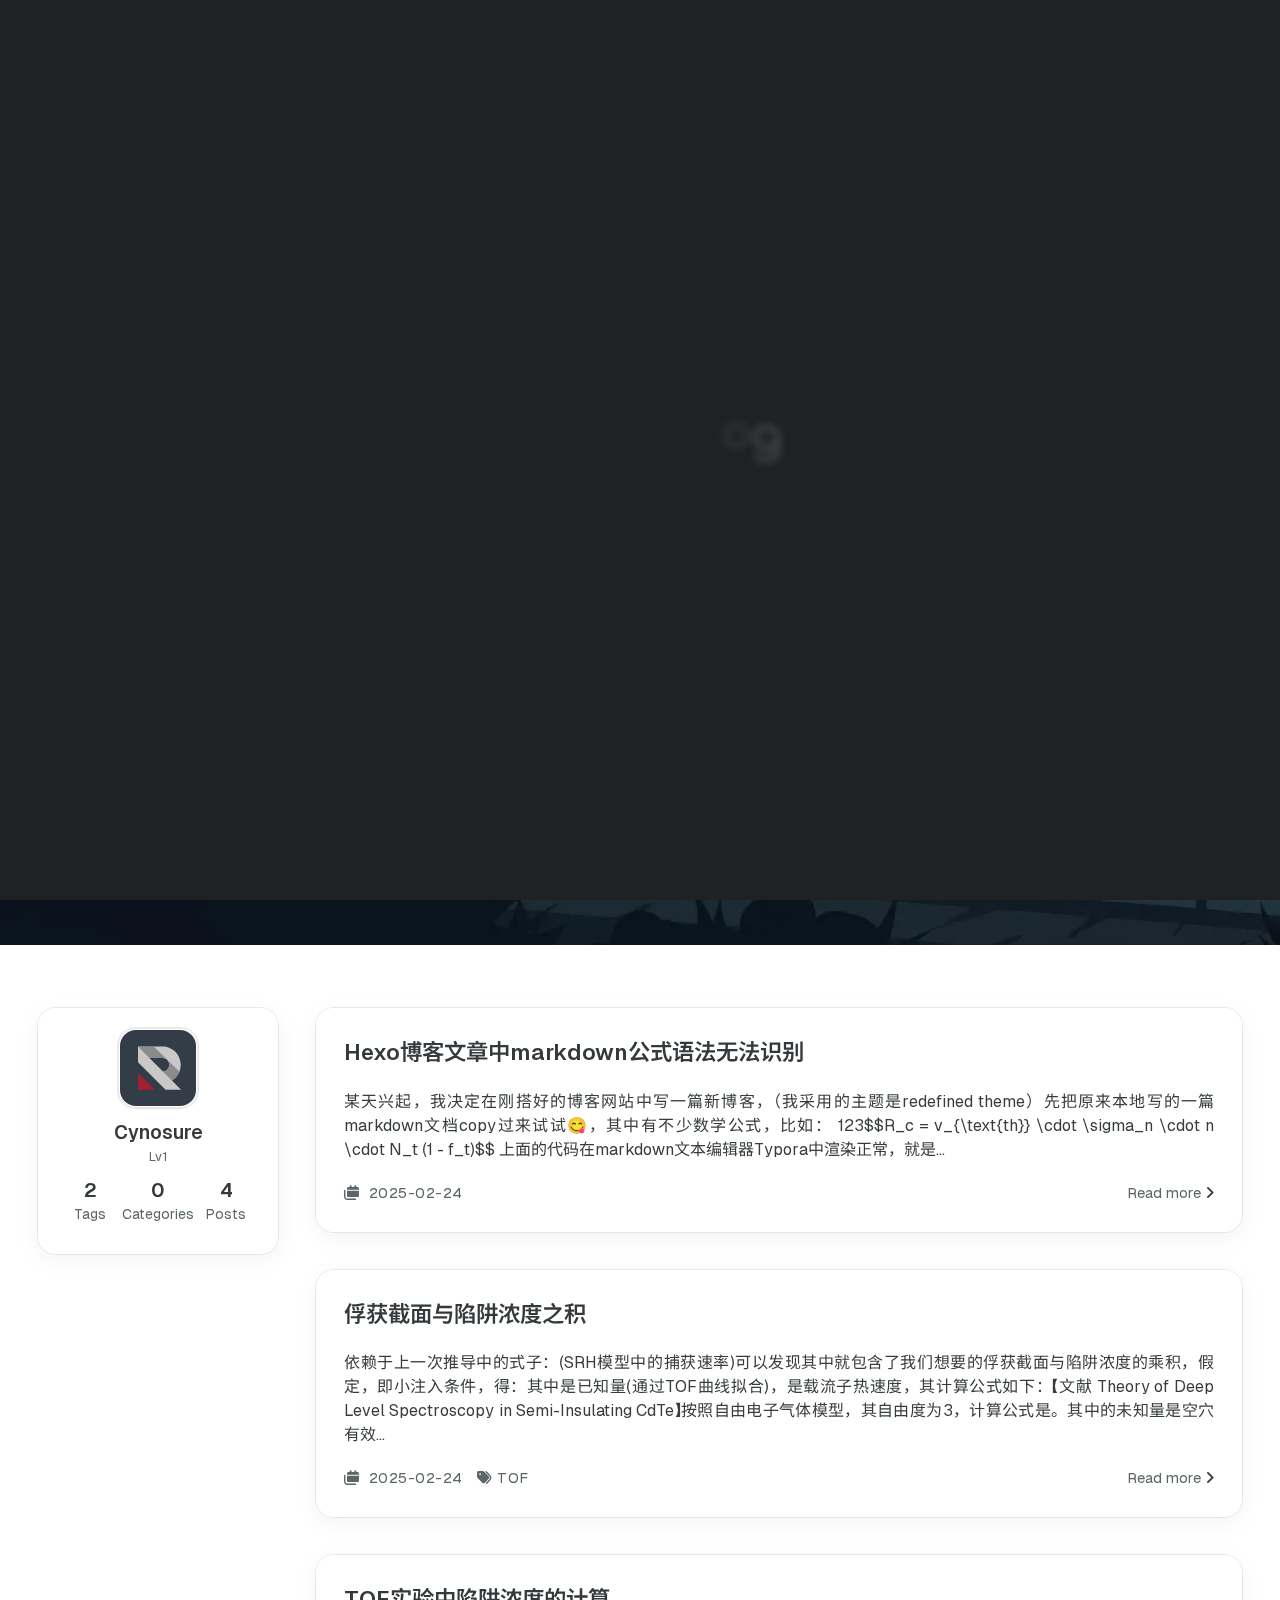
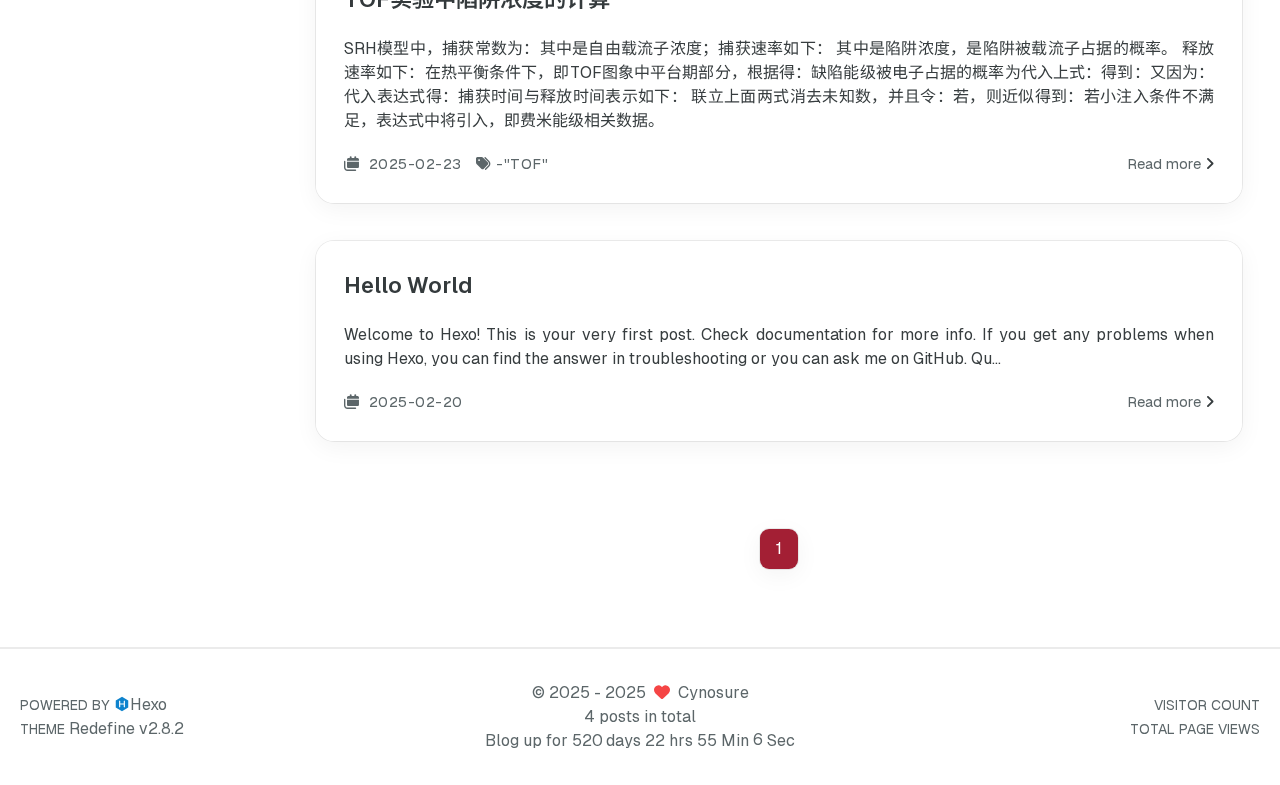
==== commit 3527ee0c: "Site updated: 2025-02-24 11:38:33" ====
--- a/index.html
+++ b/index.html
@@ -181,4 +181,4 @@
             setTimeout(function () {
                 preloader.style.display = 'none';
             }, 200);
-        }</script></div><main class="page-container" id="swup"><style>.home-banner-container{background:0 0!important}.home-article-item,.right-bottom-tools,.sidebar-content,.sidebar-links,.sidebar-links .links:hover,a.extend,a.page-number,footer.footer{background-color:var(--background-color-transparent-80)!important}.right-bottom-tools:hover,a.extend:hover,a.page-number:hover{background-color:var(--primary-color)!important}.home-article-sticky-label,.site-info{background-color:var(--background-color-transparent-15)!important}.home-article-sticky-label{backdrop-filter:none!important}</style><div class="home-banner-background transition-fade fixed top-0 left-0 w-screen h-screen scale-125 sm:scale-110 box-border will-change-transform bg-cover"><img src="/images/wallhaven-wqery6-light.webp" alt="home-banner-background" class="w-full h-full object-cover dark:hidden"> <img src="/images/wallhaven-wqery6-dark.webp" alt="home-banner-background" class="w-full h-full object-cover hidden dark:block"></div><div class="home-banner-container flex justify-center items-center transition-fade relative"><div class="content mt-8 flex flex-col justify-center items-center transition-fade-down"><div class="description flex flex-col justify-center items-center w-screen font-medium text-center">欢迎来到Cyno的博客<p><i id="subtitle"></i></p></div></div><script>const scrollToMain=()=>{console.log("scroll");document.querySelector(".main-content-container").scrollIntoView({behavior:"smooth"})}</script></div><div class="main-content-container flex flex-col justify-between min-h-dvh"><div class="main-content-header"><header class="navbar-container px-6 md:px-12"><div class="navbar-content transition-navbar has-home-banner"><div class="left"><a class="logo-title" href="/"><h1>Cyno&#39;s Blog</h1></a></div><div class="right"><div class="desktop"><ul class="navbar-list"><li class="navbar-item"><a class="active" href="/"><i class="fa-regular fa-house fa-fw"></i> HOME</a></li></ul></div><div class="mobile"><div class="icon-item navbar-bar"><div class="navbar-bar-middle"></div></div></div></div></div><div class="navbar-drawer h-dvh w-full absolute top-0 left-0 bg-background-color flex flex-col justify-between"><ul class="drawer-navbar-list flex flex-col px-4 justify-center items-start"><li class="drawer-navbar-item text-base my-1.5 flex flex-col w-full"><a class="py-1.5 px-2 flex flex-row items-center justify-between gap-1 hover:!text-primary active:!text-primary text-2xl font-semibold group border-b border-border-color hover:border-primary w-full active" href="/"><span>HOME </span><i class="fa-regular fa-house fa-sm fa-fw"></i></a></li></ul><div class="statistics flex justify-around my-2.5"><a class="item tag-count-item flex flex-col justify-center items-center w-20" href="/tags"><div class="number text-2xl sm:text-xl text-second-text-color font-semibold">2</div><div class="label text-third-text-color text-sm">Tags</div></a><a class="item tag-count-item flex flex-col justify-center items-center w-20" href="/categories"><div class="number text-2xl sm:text-xl text-second-text-color font-semibold">0</div><div class="label text-third-text-color text-sm">Categories</div></a><a class="item tag-count-item flex flex-col justify-center items-center w-20" href="/archives"><div class="number text-2xl sm:text-xl text-second-text-color font-semibold">3</div><div class="label text-third-text-color text-sm">Posts</div></a></div></div><div class="window-mask"></div></header></div><div class="main-content-body transition-fade-up"><div class="home-sidebar-container"><div class="sticky-container sticky"><div class="sidebar-content"><div class="avatar flex justify-center"><img src="/images/redefine-avatar.svg"></div><div class="author flex flex-col justify-center my-2.5 mx-0"><div class="name">Cynosure</div><div class="label">Lv1</div></div><div class="statistics flex justify-around my-2.5"><a class="item tag-count-item flex flex-col justify-center items-center w-20" href="/tags"><div class="number text-2xl sm:text-xl text-second-text-color font-semibold">2</div><div class="label text-third-text-color text-sm">Tags</div></a><a class="item tag-count-item flex flex-col justify-center items-center w-20" href="/categories"><div class="number text-2xl sm:text-xl text-second-text-color font-semibold">0</div><div class="label text-third-text-color text-sm">Categories</div></a><a class="item tag-count-item flex flex-col justify-center items-center w-20" href="/archives"><div class="number text-2xl sm:text-xl text-second-text-color font-semibold">3</div><div class="label text-third-text-color text-sm">Posts</div></a></div></div></div></div><div class="main-content"><div class="home-content-container"><ul class="home-article-list"><li class="home-article-item"><div class="flex flex-col gap-5 px-7 pb-7 pt-7"><h3 class="home-article-title"><a href="/2025/02/24/%E4%BF%98%E8%8E%B7%E6%88%AA%E9%9D%A2%E4%B8%8E%E9%99%B7%E9%98%B1%E6%B5%93%E5%BA%A6%E4%B9%8B%E7%A7%AF/">俘获截面与陷阱浓度之积</a></h3><div class="home-article-content markdown-body">依赖于上一次推导中的式子：(SRH模型中的捕获速率)可以发现其中就包含了我们想要的俘获截面与陷阱浓度的乘积，假定，即小注入条件，得：其中是已知量(通过TOF曲线拟合)，是载流子热速度，其计算公式如下：【文献 Theory of Deep Level Spectroscopy in Semi-Insulating CdTe】按照自由电子气体模型，其自由度为3，计算公式是。其中的未知量是空穴有效...</div><div class="home-article-meta-info-container"><div class="home-article-meta-info"><span><i class="fa-solid fa-calendars"></i>&nbsp; <span class="home-article-date" data-date="Mon Feb 24 2025 00:56:58 GMT+0800">2025-02-24 </span></span><span class="home-article-tag"><i class="fa-solid fa-tags"></i>&nbsp;<ul><li><a href="/tags/TOF/">TOF</a>&nbsp;</li></ul></span></div><a href="/2025/02/24/%E4%BF%98%E8%8E%B7%E6%88%AA%E9%9D%A2%E4%B8%8E%E9%99%B7%E9%98%B1%E6%B5%93%E5%BA%A6%E4%B9%8B%E7%A7%AF/">Read more<span class="seo-reader-text">俘获截面与陷阱浓度之积</span>&nbsp;<i class="fa-solid fa-angle-right"></i></a></div></div></li><li class="home-article-item"><div class="flex flex-col gap-5 px-7 pb-7 pt-7"><h3 class="home-article-title"><a href="/2025/02/23/ToF/">TOF实验中陷阱浓度的计算</a></h3><div class="home-article-content markdown-body">SRH模型中，捕获常数为：其中是自由载流子浓度；捕获速率如下： 其中是陷阱浓度，是陷阱被载流子占据的概率。 释放速率如下：在热平衡条件下，即TOF图象中平台期部分，根据得：缺陷能级被电子占据的概率为代入上式：得到：又因为：代入表达式得：捕获时间与释放时间表示如下： 联立上面两式消去未知数，并且令：若，则近似得到：若小注入条件不满足，表达式中将引入，即费米能级相关数据。</div><div class="home-article-meta-info-container"><div class="home-article-meta-info"><span><i class="fa-solid fa-calendars"></i>&nbsp; <span class="home-article-date" data-date="Sun Feb 23 2025 21:38:25 GMT+0800">2025-02-23 </span></span><span class="home-article-tag"><i class="fa-solid fa-tags"></i>&nbsp;<ul><li><a href="/tags/TOF/">-&#34;TOF&#34;</a>&nbsp;</li></ul></span></div><a href="/2025/02/23/ToF/">Read more<span class="seo-reader-text">TOF实验中陷阱浓度的计算</span>&nbsp;<i class="fa-solid fa-angle-right"></i></a></div></div></li><li class="home-article-item"><div class="flex flex-col gap-5 px-7 pb-7 pt-7"><h3 class="home-article-title"><a href="/2025/02/20/hello-world/">Hello World</a></h3><div class="home-article-content markdown-body">Welcome to Hexo! This is your very first post. Check documentation for more info. If you get any problems when using Hexo, you can find the answer in troubleshooting or you can ask me on GitHub. Qu...</div><div class="home-article-meta-info-container"><div class="home-article-meta-info"><span><i class="fa-solid fa-calendars"></i>&nbsp; <span class="home-article-date" data-date="Thu Feb 20 2025 19:06:19 GMT+0800">2025-02-20</span></span></div><a href="/2025/02/20/hello-world/">Read more<span class="seo-reader-text">Hello World</span>&nbsp;<i class="fa-solid fa-angle-right"></i></a></div></div></li></ul><div class="home-paginator px-7 py-5"><div class="paginator"><span class="page-number current">1</span></div></div></div></div></div><div class="main-content-footer"><footer class="footer mt-5 py-5 h-auto text-base text-third-text-color relative border-t-2 border-t-border-color"><div class="info-container py-3 text-center"><div class="text-center">&copy; <span>2025</span> - 2025&nbsp;&nbsp;<i class="fa-solid fa-heart fa-beat" style="--fa-animation-duration:0.5s;color:#f54545"></i>&nbsp;&nbsp;<a href="/">Cynosure</a><p class="post-count space-x-0.5"><span>3 posts in total</span></p></div><script data-swup-reload-script src="https://cn.vercount.one/js"></script><div class="relative text-center lg:absolute lg:right-[20px] lg:top-1/2 lg:-translate-y-1/2 lg:text-right"><span id="busuanzi_container_site_uv" class="lg:!block"><span class="text-sm">VISITOR COUNT</span> <span id="busuanzi_value_site_uv"></span> </span><span id="busuanzi_container_site_pv" class="lg:!block"><span class="text-sm">TOTAL PAGE VIEWS</span> <span id="busuanzi_value_site_pv"></span></span></div><div class="relative text-center lg:absolute lg:left-[20px] lg:top-1/2 lg:-translate-y-1/2 lg:text-left"><span class="lg:block text-sm">POWERED BY <?xml version="1.0" encoding="utf-8"?><!DOCTYPE svg PUBLIC "-//W3C//DTD SVG 1.1//EN" "http://www.w3.org/Graphics/SVG/1.1/DTD/svg11.dtd"><svg class="relative top-[2px] inline-block align-baseline" version="1.1" id="圖層_1" xmlns="http://www.w3.org/2000/svg" xmlns:xlink="http://www.w3.org/1999/xlink" x="0px" y="0px" width="1rem" height="1rem" viewBox="0 0 512 512" enable-background="new 0 0 512 512" xml:space="preserve"><path fill="#0E83CD" d="M256.4,25.8l-200,115.5L56,371.5l199.6,114.7l200-115.5l0.4-230.2L256.4,25.8z M349,354.6l-18.4,10.7l-18.6-11V275H200v79.6l-18.4,10.7l-18.6-11v-197l18.5-10.6l18.5,10.8V237h112v-79.6l18.5-10.6l18.5,10.8V354.6z"/></svg><a target="_blank" class="text-base" href="https://hexo.io">Hexo</a></span> <span class="text-sm lg:block">THEME&nbsp;<a class="text-base" target="_blank" href="https://github.com/EvanNotFound/hexo-theme-redefine">Redefine v2.8.2</a></span></div><div>Blog up for <span class="odometer" id="runtime_days"></span> days <span class="odometer" id="runtime_hours"></span> hrs <span class="odometer" id="runtime_minutes"></span> Min <span class="odometer" id="runtime_seconds"></span> Sec</div><script data-swup-reload-script>try{function odometer_init(){document.querySelectorAll(".odometer").forEach(e=>{new Odometer({el:e,format:"( ddd).dd",duration:200})})}odometer_init()}catch(e){}</script></div></footer></div></div><div class="right-side-tools-container"><div class="side-tools-container"><ul class="hidden-tools-list"><li class="right-bottom-tools tool-font-adjust-plus flex justify-center items-center"><i class="fa-regular fa-magnifying-glass-plus"></i></li><li class="right-bottom-tools tool-font-adjust-minus flex justify-center items-center"><i class="fa-regular fa-magnifying-glass-minus"></i></li><li class="right-bottom-tools tool-dark-light-toggle flex justify-center items-center"><i class="fa-regular fa-moon"></i></li><li class="right-bottom-tools tool-scroll-to-top flex justify-center items-center"><i class="fa-regular fa-arrow-up"></i></li><li class="right-bottom-tools tool-scroll-to-bottom flex justify-center items-center"><i class="fa-regular fa-arrow-down"></i></li></ul><ul class="visible-tools-list"><li class="right-bottom-tools toggle-tools-list flex justify-center items-center"><i class="fa-regular fa-cog fa-spin"></i></li></ul></div></div><div class="image-viewer-container"><img src=""></div></main><script src="/js/build/libs/Swup.min.js"></script><script src="/js/build/libs/SwupSlideTheme.min.js"></script><script src="/js/build/libs/SwupScriptsPlugin.min.js"></script><script src="/js/build/libs/SwupProgressPlugin.min.js"></script><script src="/js/build/libs/SwupScrollPlugin.min.js"></script><script src="/js/build/libs/SwupPreloadPlugin.min.js"></script><script>const swup=new Swup({plugins:[new SwupScriptsPlugin({optin:!0}),new SwupProgressPlugin,new SwupScrollPlugin({offset:80}),new SwupSlideTheme({mainElement:".main-content-body"}),new SwupPreloadPlugin],containers:["#swup"]})</script><script src="/js/build/tools/imageViewer.js" type="module"></script><script src="/js/build/utils.js" type="module"></script><script src="/js/build/main.js" type="module"></script><script src="/js/build/layouts/navbarShrink.js" type="module"></script><script src="/js/build/tools/scrollTopBottom.js" type="module"></script><script src="/js/build/tools/lightDarkSwitch.js" type="module"></script><script src="/js/build/layouts/categoryList.js" type="module"></script><script src="/js/build/tools/codeBlock.js" type="module"></script><script src="/js/build/layouts/lazyload.js" type="module"></script><script src="/js/build/tools/runtime.js"></script><script src="/js/build/libs/odometer.min.js"></script><link rel="stylesheet" href="/assets/odometer-theme-minimal.css"><script src="/js/build/libs/Typed.min.js"></script><script src="/js/build/plugins/typed.js" type="module"></script><script src="/js/build/tools/tocToggle.js" type="module" data-swup-reload-script=""></script><script src="/js/build/layouts/toc.js" type="module" data-swup-reload-script=""></script><script src="/js/build/plugins/tabs.js" type="module" data-swup-reload-script=""></script><script src="/js/build/libs/moment-with-locales.min.js" data-swup-reload-script=""></script><script src="/js/build/layouts/essays.js" type="module" data-swup-reload-script=""></script></body></html>+        }</script></div><main class="page-container" id="swup"><style>.home-banner-container{background:0 0!important}.home-article-item,.right-bottom-tools,.sidebar-content,.sidebar-links,.sidebar-links .links:hover,a.extend,a.page-number,footer.footer{background-color:var(--background-color-transparent-80)!important}.right-bottom-tools:hover,a.extend:hover,a.page-number:hover{background-color:var(--primary-color)!important}.home-article-sticky-label,.site-info{background-color:var(--background-color-transparent-15)!important}.home-article-sticky-label{backdrop-filter:none!important}</style><div class="home-banner-background transition-fade fixed top-0 left-0 w-screen h-screen scale-125 sm:scale-110 box-border will-change-transform bg-cover"><img src="/images/wallhaven-wqery6-light.webp" alt="home-banner-background" class="w-full h-full object-cover dark:hidden"> <img src="/images/wallhaven-wqery6-dark.webp" alt="home-banner-background" class="w-full h-full object-cover hidden dark:block"></div><div class="home-banner-container flex justify-center items-center transition-fade relative"><div class="content mt-8 flex flex-col justify-center items-center transition-fade-down"><div class="description flex flex-col justify-center items-center w-screen font-medium text-center">欢迎来到Cyno的博客<p><i id="subtitle"></i></p></div></div><script>const scrollToMain=()=>{console.log("scroll");document.querySelector(".main-content-container").scrollIntoView({behavior:"smooth"})}</script></div><div class="main-content-container flex flex-col justify-between min-h-dvh"><div class="main-content-header"><header class="navbar-container px-6 md:px-12"><div class="navbar-content transition-navbar has-home-banner"><div class="left"><a class="logo-title" href="/"><h1>Cyno&#39;s Blog</h1></a></div><div class="right"><div class="desktop"><ul class="navbar-list"><li class="navbar-item"><a class="active" href="/"><i class="fa-regular fa-house fa-fw"></i> HOME</a></li></ul></div><div class="mobile"><div class="icon-item navbar-bar"><div class="navbar-bar-middle"></div></div></div></div></div><div class="navbar-drawer h-dvh w-full absolute top-0 left-0 bg-background-color flex flex-col justify-between"><ul class="drawer-navbar-list flex flex-col px-4 justify-center items-start"><li class="drawer-navbar-item text-base my-1.5 flex flex-col w-full"><a class="py-1.5 px-2 flex flex-row items-center justify-between gap-1 hover:!text-primary active:!text-primary text-2xl font-semibold group border-b border-border-color hover:border-primary w-full active" href="/"><span>HOME </span><i class="fa-regular fa-house fa-sm fa-fw"></i></a></li></ul><div class="statistics flex justify-around my-2.5"><a class="item tag-count-item flex flex-col justify-center items-center w-20" href="/tags"><div class="number text-2xl sm:text-xl text-second-text-color font-semibold">2</div><div class="label text-third-text-color text-sm">Tags</div></a><a class="item tag-count-item flex flex-col justify-center items-center w-20" href="/categories"><div class="number text-2xl sm:text-xl text-second-text-color font-semibold">0</div><div class="label text-third-text-color text-sm">Categories</div></a><a class="item tag-count-item flex flex-col justify-center items-center w-20" href="/archives"><div class="number text-2xl sm:text-xl text-second-text-color font-semibold">4</div><div class="label text-third-text-color text-sm">Posts</div></a></div></div><div class="window-mask"></div></header></div><div class="main-content-body transition-fade-up"><div class="home-sidebar-container"><div class="sticky-container sticky"><div class="sidebar-content"><div class="avatar flex justify-center"><img src="/images/redefine-avatar.svg"></div><div class="author flex flex-col justify-center my-2.5 mx-0"><div class="name">Cynosure</div><div class="label">Lv1</div></div><div class="statistics flex justify-around my-2.5"><a class="item tag-count-item flex flex-col justify-center items-center w-20" href="/tags"><div class="number text-2xl sm:text-xl text-second-text-color font-semibold">2</div><div class="label text-third-text-color text-sm">Tags</div></a><a class="item tag-count-item flex flex-col justify-center items-center w-20" href="/categories"><div class="number text-2xl sm:text-xl text-second-text-color font-semibold">0</div><div class="label text-third-text-color text-sm">Categories</div></a><a class="item tag-count-item flex flex-col justify-center items-center w-20" href="/archives"><div class="number text-2xl sm:text-xl text-second-text-color font-semibold">4</div><div class="label text-third-text-color text-sm">Posts</div></a></div></div></div></div><div class="main-content"><div class="home-content-container"><ul class="home-article-list"><li class="home-article-item"><div class="flex flex-col gap-5 px-7 pb-7 pt-7"><h3 class="home-article-title"><a href="/2025/02/24/Hexo%E5%8D%9A%E5%AE%A2%E6%96%87%E7%AB%A0%E4%B8%ADmarkdown%E5%85%AC%E5%BC%8F%E8%AF%AD%E6%B3%95%E6%97%A0%E6%B3%95%E8%AF%86%E5%88%AB/">Hexo博客文章中markdown公式语法无法识别</a></h3><div class="home-article-content markdown-body">某天兴起，我决定在刚搭好的博客网站中写一篇新博客，（我采用的主题是redefined theme）先把原来本地写的一篇markdown文档copy过来试试😋，其中有不少数学公式，比如： 123$$R_c = v_{\text{th}} \cdot \sigma_n \cdot n \cdot N_t (1 - f_t)$$ 上面的代码在markdown文本编辑器Typora中渲染正常，就是...</div><div class="home-article-meta-info-container"><div class="home-article-meta-info"><span><i class="fa-solid fa-calendars"></i>&nbsp; <span class="home-article-date" data-date="Mon Feb 24 2025 10:33:27 GMT+0800">2025-02-24</span></span></div><a href="/2025/02/24/Hexo%E5%8D%9A%E5%AE%A2%E6%96%87%E7%AB%A0%E4%B8%ADmarkdown%E5%85%AC%E5%BC%8F%E8%AF%AD%E6%B3%95%E6%97%A0%E6%B3%95%E8%AF%86%E5%88%AB/">Read more<span class="seo-reader-text">Hexo博客文章中markdown公式语法无法识别</span>&nbsp;<i class="fa-solid fa-angle-right"></i></a></div></div></li><li class="home-article-item"><div class="flex flex-col gap-5 px-7 pb-7 pt-7"><h3 class="home-article-title"><a href="/2025/02/24/%E4%BF%98%E8%8E%B7%E6%88%AA%E9%9D%A2%E4%B8%8E%E9%99%B7%E9%98%B1%E6%B5%93%E5%BA%A6%E4%B9%8B%E7%A7%AF/">俘获截面与陷阱浓度之积</a></h3><div class="home-article-content markdown-body">依赖于上一次推导中的式子：(SRH模型中的捕获速率)可以发现其中就包含了我们想要的俘获截面与陷阱浓度的乘积，假定，即小注入条件，得：其中是已知量(通过TOF曲线拟合)，是载流子热速度，其计算公式如下：【文献 Theory of Deep Level Spectroscopy in Semi-Insulating CdTe】按照自由电子气体模型，其自由度为3，计算公式是。其中的未知量是空穴有效...</div><div class="home-article-meta-info-container"><div class="home-article-meta-info"><span><i class="fa-solid fa-calendars"></i>&nbsp; <span class="home-article-date" data-date="Mon Feb 24 2025 00:56:58 GMT+0800">2025-02-24 </span></span><span class="home-article-tag"><i class="fa-solid fa-tags"></i>&nbsp;<ul><li><a href="/tags/TOF/">TOF</a>&nbsp;</li></ul></span></div><a href="/2025/02/24/%E4%BF%98%E8%8E%B7%E6%88%AA%E9%9D%A2%E4%B8%8E%E9%99%B7%E9%98%B1%E6%B5%93%E5%BA%A6%E4%B9%8B%E7%A7%AF/">Read more<span class="seo-reader-text">俘获截面与陷阱浓度之积</span>&nbsp;<i class="fa-solid fa-angle-right"></i></a></div></div></li><li class="home-article-item"><div class="flex flex-col gap-5 px-7 pb-7 pt-7"><h3 class="home-article-title"><a href="/2025/02/23/ToF/">TOF实验中陷阱浓度的计算</a></h3><div class="home-article-content markdown-body">SRH模型中，捕获常数为：其中是自由载流子浓度；捕获速率如下： 其中是陷阱浓度，是陷阱被载流子占据的概率。 释放速率如下：在热平衡条件下，即TOF图象中平台期部分，根据得：缺陷能级被电子占据的概率为代入上式：得到：又因为：代入表达式得：捕获时间与释放时间表示如下： 联立上面两式消去未知数，并且令：若，则近似得到：若小注入条件不满足，表达式中将引入，即费米能级相关数据。</div><div class="home-article-meta-info-container"><div class="home-article-meta-info"><span><i class="fa-solid fa-calendars"></i>&nbsp; <span class="home-article-date" data-date="Sun Feb 23 2025 21:38:25 GMT+0800">2025-02-23 </span></span><span class="home-article-tag"><i class="fa-solid fa-tags"></i>&nbsp;<ul><li><a href="/tags/TOF/">-&#34;TOF&#34;</a>&nbsp;</li></ul></span></div><a href="/2025/02/23/ToF/">Read more<span class="seo-reader-text">TOF实验中陷阱浓度的计算</span>&nbsp;<i class="fa-solid fa-angle-right"></i></a></div></div></li><li class="home-article-item"><div class="flex flex-col gap-5 px-7 pb-7 pt-7"><h3 class="home-article-title"><a href="/2025/02/20/hello-world/">Hello World</a></h3><div class="home-article-content markdown-body">Welcome to Hexo! This is your very first post. Check documentation for more info. If you get any problems when using Hexo, you can find the answer in troubleshooting or you can ask me on GitHub. Qu...</div><div class="home-article-meta-info-container"><div class="home-article-meta-info"><span><i class="fa-solid fa-calendars"></i>&nbsp; <span class="home-article-date" data-date="Thu Feb 20 2025 19:06:19 GMT+0800">2025-02-20</span></span></div><a href="/2025/02/20/hello-world/">Read more<span class="seo-reader-text">Hello World</span>&nbsp;<i class="fa-solid fa-angle-right"></i></a></div></div></li></ul><div class="home-paginator px-7 py-5"><div class="paginator"><span class="page-number current">1</span></div></div></div></div></div><div class="main-content-footer"><footer class="footer mt-5 py-5 h-auto text-base text-third-text-color relative border-t-2 border-t-border-color"><div class="info-container py-3 text-center"><div class="text-center">&copy; <span>2025</span> - 2025&nbsp;&nbsp;<i class="fa-solid fa-heart fa-beat" style="--fa-animation-duration:0.5s;color:#f54545"></i>&nbsp;&nbsp;<a href="/">Cynosure</a><p class="post-count space-x-0.5"><span>4 posts in total</span></p></div><script data-swup-reload-script src="https://cn.vercount.one/js"></script><div class="relative text-center lg:absolute lg:right-[20px] lg:top-1/2 lg:-translate-y-1/2 lg:text-right"><span id="busuanzi_container_site_uv" class="lg:!block"><span class="text-sm">VISITOR COUNT</span> <span id="busuanzi_value_site_uv"></span> </span><span id="busuanzi_container_site_pv" class="lg:!block"><span class="text-sm">TOTAL PAGE VIEWS</span> <span id="busuanzi_value_site_pv"></span></span></div><div class="relative text-center lg:absolute lg:left-[20px] lg:top-1/2 lg:-translate-y-1/2 lg:text-left"><span class="lg:block text-sm">POWERED BY <?xml version="1.0" encoding="utf-8"?><!DOCTYPE svg PUBLIC "-//W3C//DTD SVG 1.1//EN" "http://www.w3.org/Graphics/SVG/1.1/DTD/svg11.dtd"><svg class="relative top-[2px] inline-block align-baseline" version="1.1" id="圖層_1" xmlns="http://www.w3.org/2000/svg" xmlns:xlink="http://www.w3.org/1999/xlink" x="0px" y="0px" width="1rem" height="1rem" viewBox="0 0 512 512" enable-background="new 0 0 512 512" xml:space="preserve"><path fill="#0E83CD" d="M256.4,25.8l-200,115.5L56,371.5l199.6,114.7l200-115.5l0.4-230.2L256.4,25.8z M349,354.6l-18.4,10.7l-18.6-11V275H200v79.6l-18.4,10.7l-18.6-11v-197l18.5-10.6l18.5,10.8V237h112v-79.6l18.5-10.6l18.5,10.8V354.6z"/></svg><a target="_blank" class="text-base" href="https://hexo.io">Hexo</a></span> <span class="text-sm lg:block">THEME&nbsp;<a class="text-base" target="_blank" href="https://github.com/EvanNotFound/hexo-theme-redefine">Redefine v2.8.2</a></span></div><div>Blog up for <span class="odometer" id="runtime_days"></span> days <span class="odometer" id="runtime_hours"></span> hrs <span class="odometer" id="runtime_minutes"></span> Min <span class="odometer" id="runtime_seconds"></span> Sec</div><script data-swup-reload-script>try{function odometer_init(){document.querySelectorAll(".odometer").forEach(e=>{new Odometer({el:e,format:"( ddd).dd",duration:200})})}odometer_init()}catch(e){}</script></div></footer></div></div><div class="right-side-tools-container"><div class="side-tools-container"><ul class="hidden-tools-list"><li class="right-bottom-tools tool-font-adjust-plus flex justify-center items-center"><i class="fa-regular fa-magnifying-glass-plus"></i></li><li class="right-bottom-tools tool-font-adjust-minus flex justify-center items-center"><i class="fa-regular fa-magnifying-glass-minus"></i></li><li class="right-bottom-tools tool-dark-light-toggle flex justify-center items-center"><i class="fa-regular fa-moon"></i></li><li class="right-bottom-tools tool-scroll-to-top flex justify-center items-center"><i class="fa-regular fa-arrow-up"></i></li><li class="right-bottom-tools tool-scroll-to-bottom flex justify-center items-center"><i class="fa-regular fa-arrow-down"></i></li></ul><ul class="visible-tools-list"><li class="right-bottom-tools toggle-tools-list flex justify-center items-center"><i class="fa-regular fa-cog fa-spin"></i></li></ul></div></div><div class="image-viewer-container"><img src=""></div></main><script src="/js/build/libs/Swup.min.js"></script><script src="/js/build/libs/SwupSlideTheme.min.js"></script><script src="/js/build/libs/SwupScriptsPlugin.min.js"></script><script src="/js/build/libs/SwupProgressPlugin.min.js"></script><script src="/js/build/libs/SwupScrollPlugin.min.js"></script><script src="/js/build/libs/SwupPreloadPlugin.min.js"></script><script>const swup=new Swup({plugins:[new SwupScriptsPlugin({optin:!0}),new SwupProgressPlugin,new SwupScrollPlugin({offset:80}),new SwupSlideTheme({mainElement:".main-content-body"}),new SwupPreloadPlugin],containers:["#swup"]})</script><script src="/js/build/tools/imageViewer.js" type="module"></script><script src="/js/build/utils.js" type="module"></script><script src="/js/build/main.js" type="module"></script><script src="/js/build/layouts/navbarShrink.js" type="module"></script><script src="/js/build/tools/scrollTopBottom.js" type="module"></script><script src="/js/build/tools/lightDarkSwitch.js" type="module"></script><script src="/js/build/layouts/categoryList.js" type="module"></script><script src="/js/build/tools/codeBlock.js" type="module"></script><script src="/js/build/layouts/lazyload.js" type="module"></script><script src="/js/build/tools/runtime.js"></script><script src="/js/build/libs/odometer.min.js"></script><link rel="stylesheet" href="/assets/odometer-theme-minimal.css"><script src="/js/build/libs/Typed.min.js"></script><script src="/js/build/plugins/typed.js" type="module"></script><script src="/js/build/tools/tocToggle.js" type="module" data-swup-reload-script=""></script><script src="/js/build/layouts/toc.js" type="module" data-swup-reload-script=""></script><script src="/js/build/plugins/tabs.js" type="module" data-swup-reload-script=""></script><script src="/js/build/libs/moment-with-locales.min.js" data-swup-reload-script=""></script><script src="/js/build/layouts/essays.js" type="module" data-swup-reload-script=""></script></body></html>